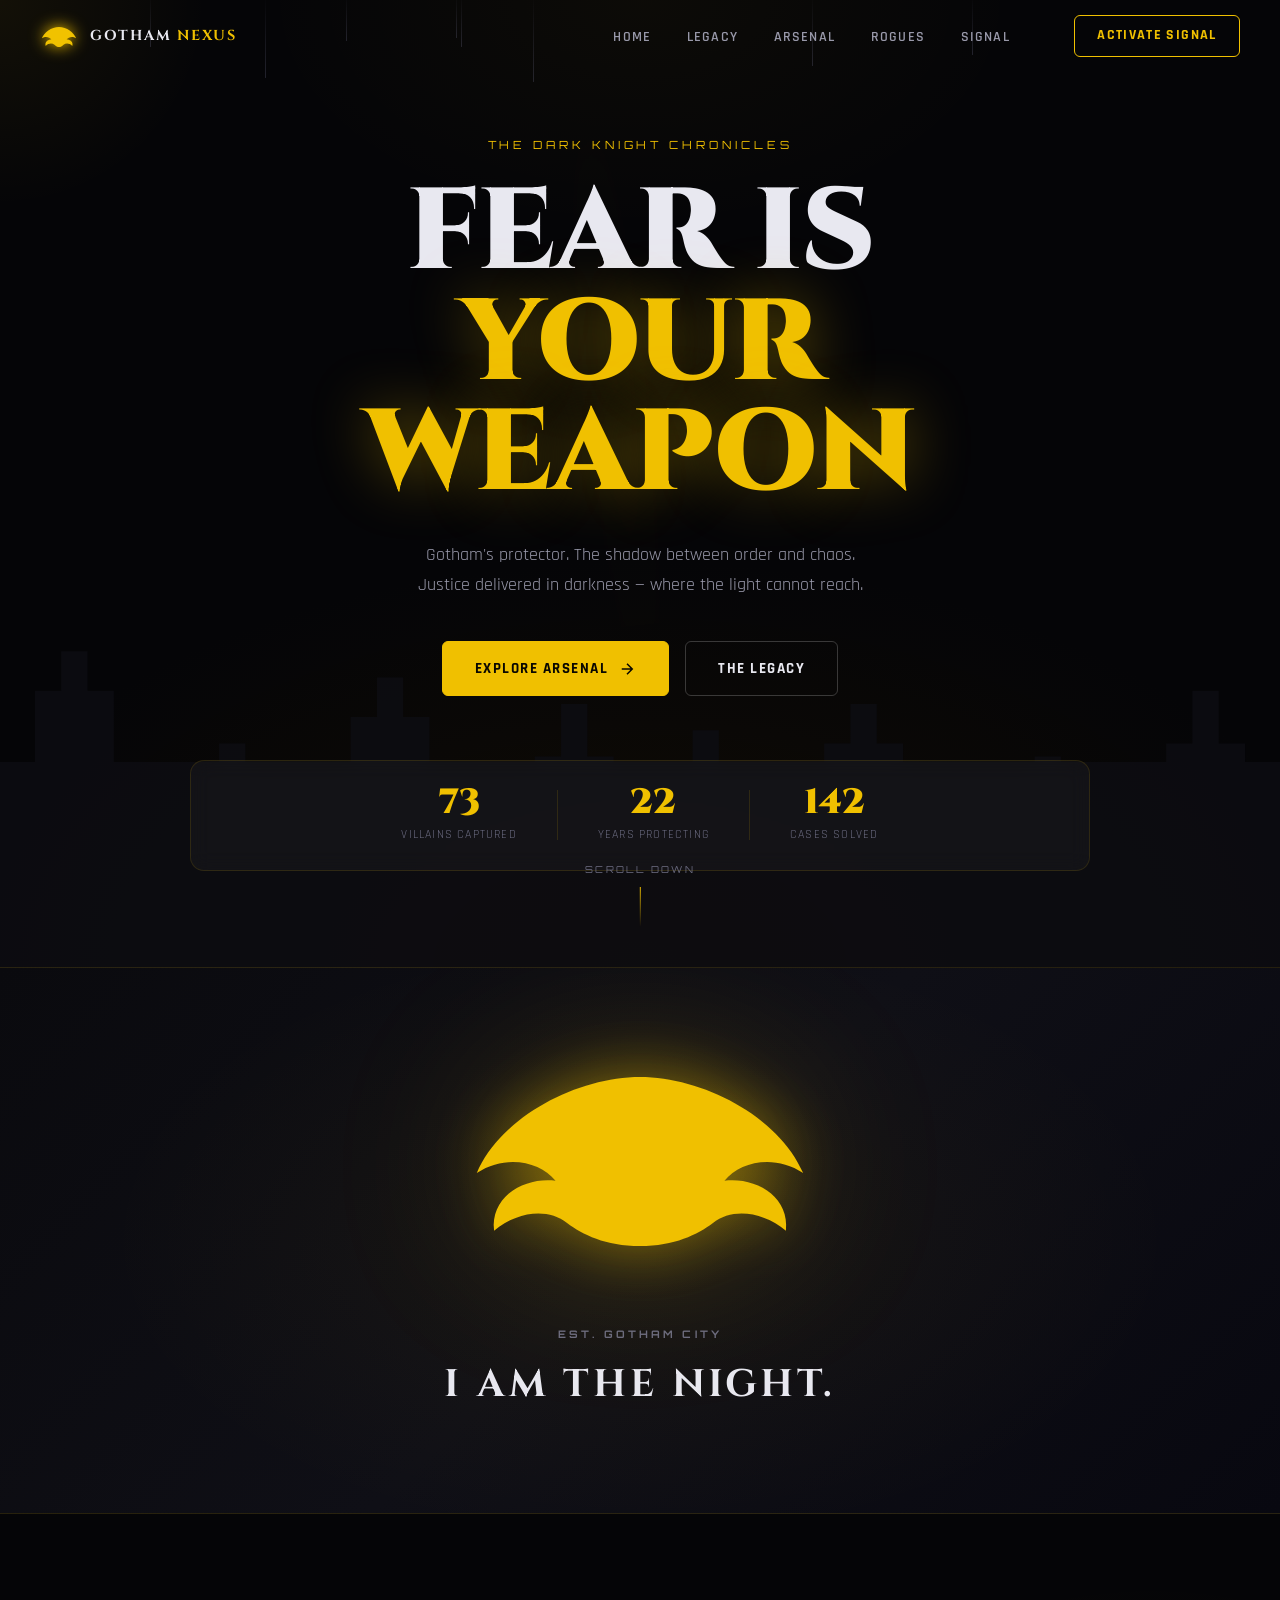
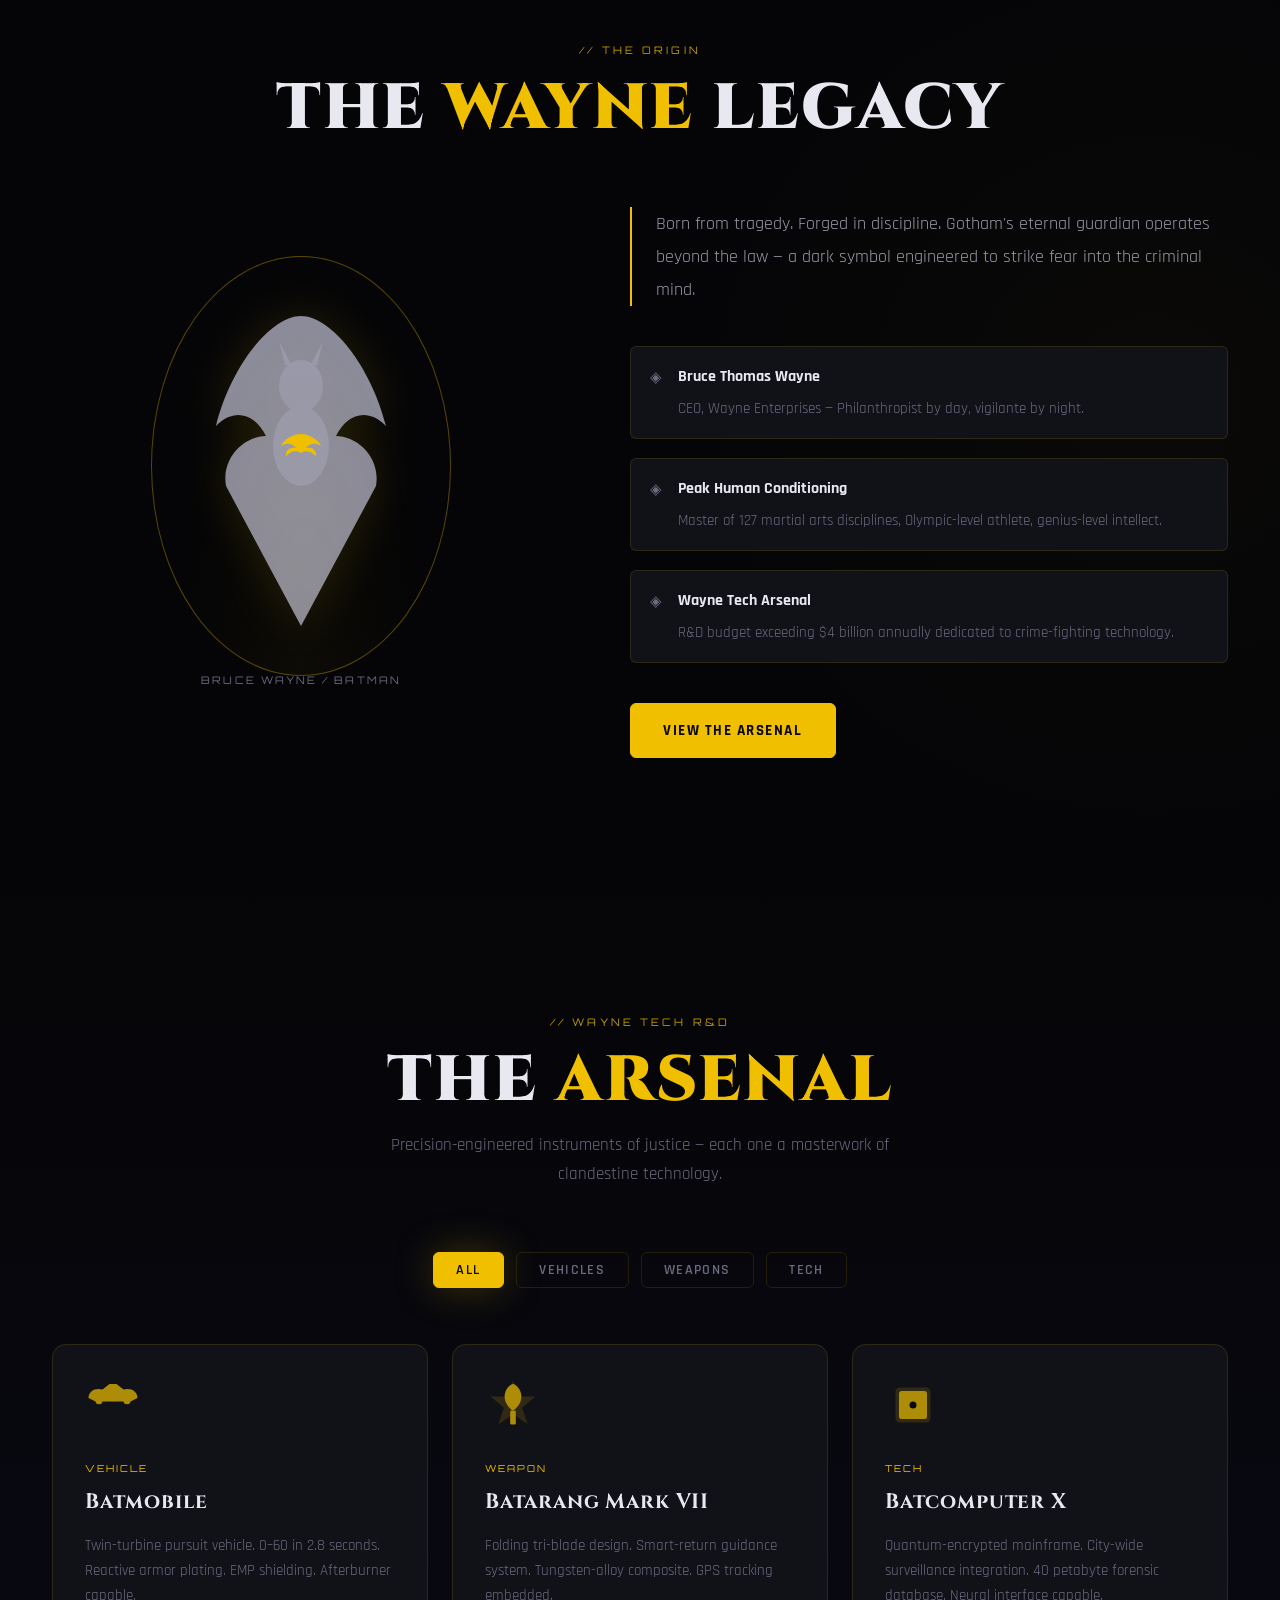
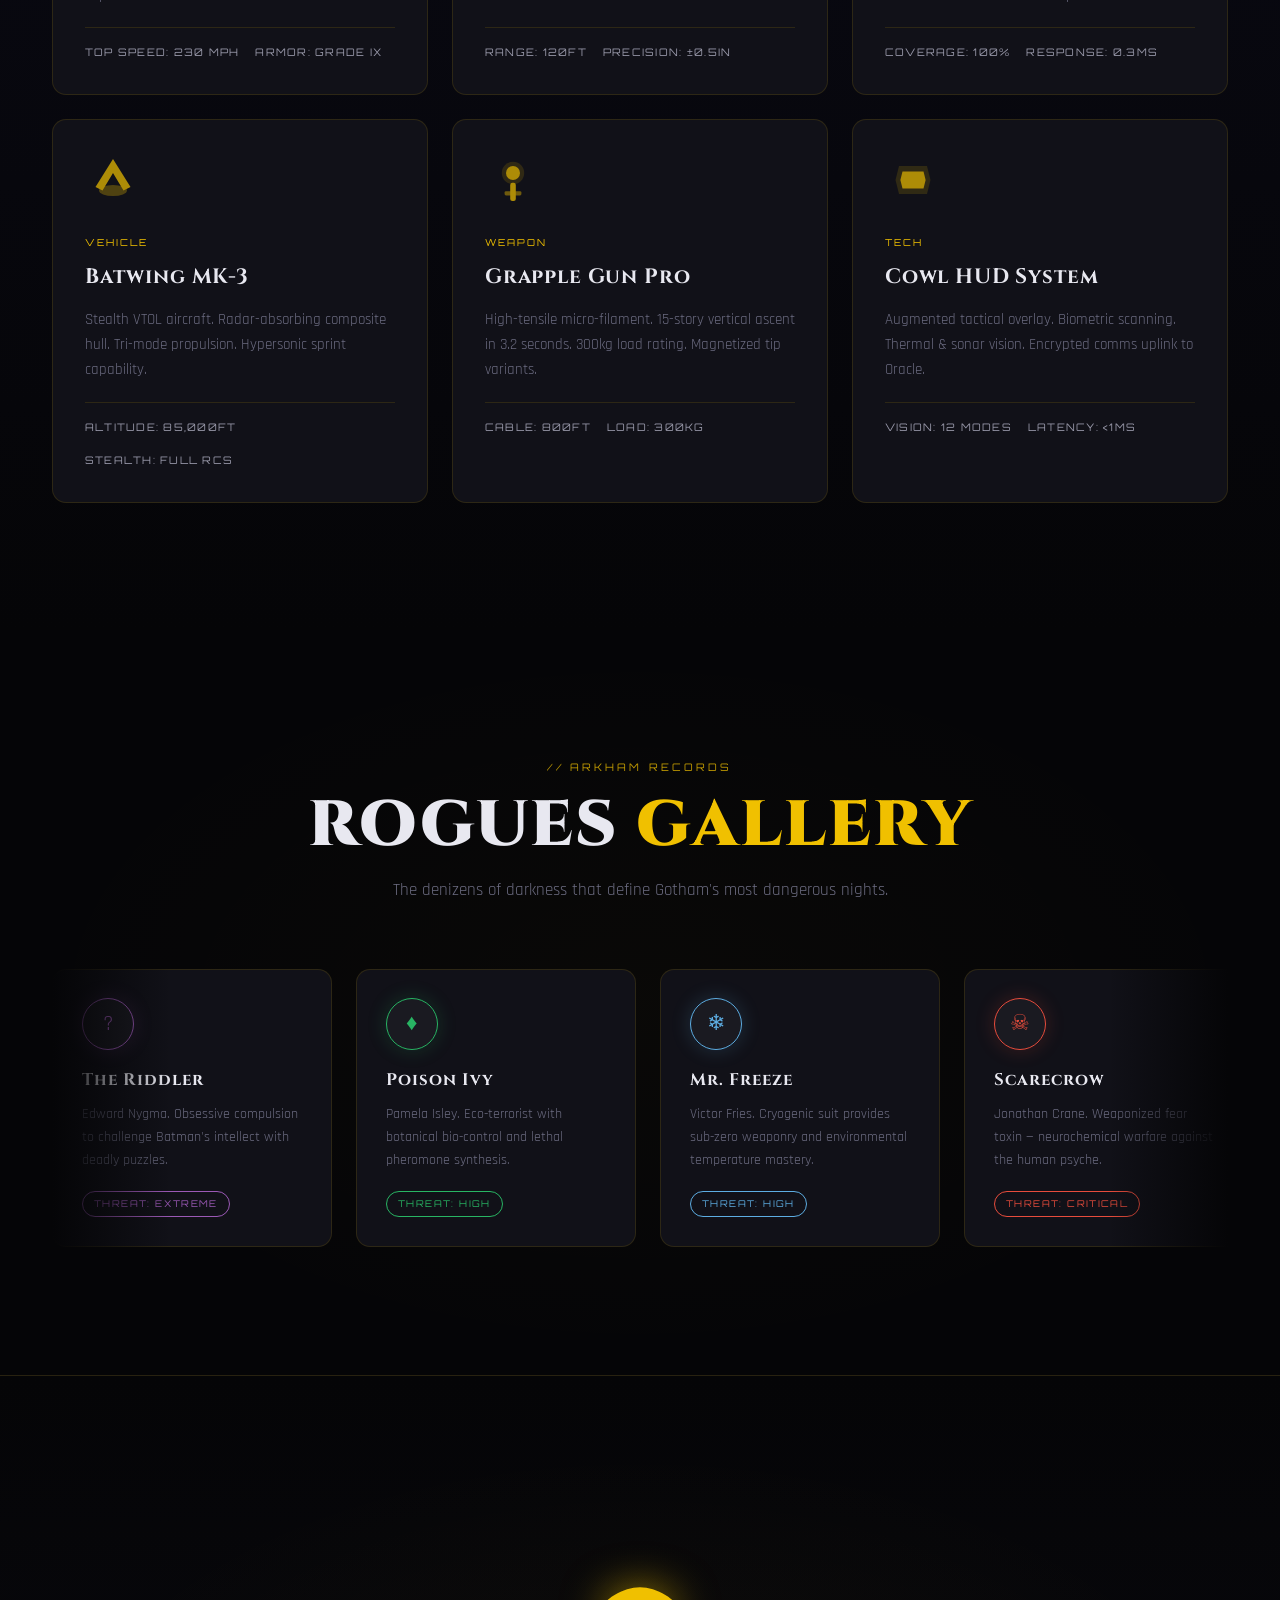
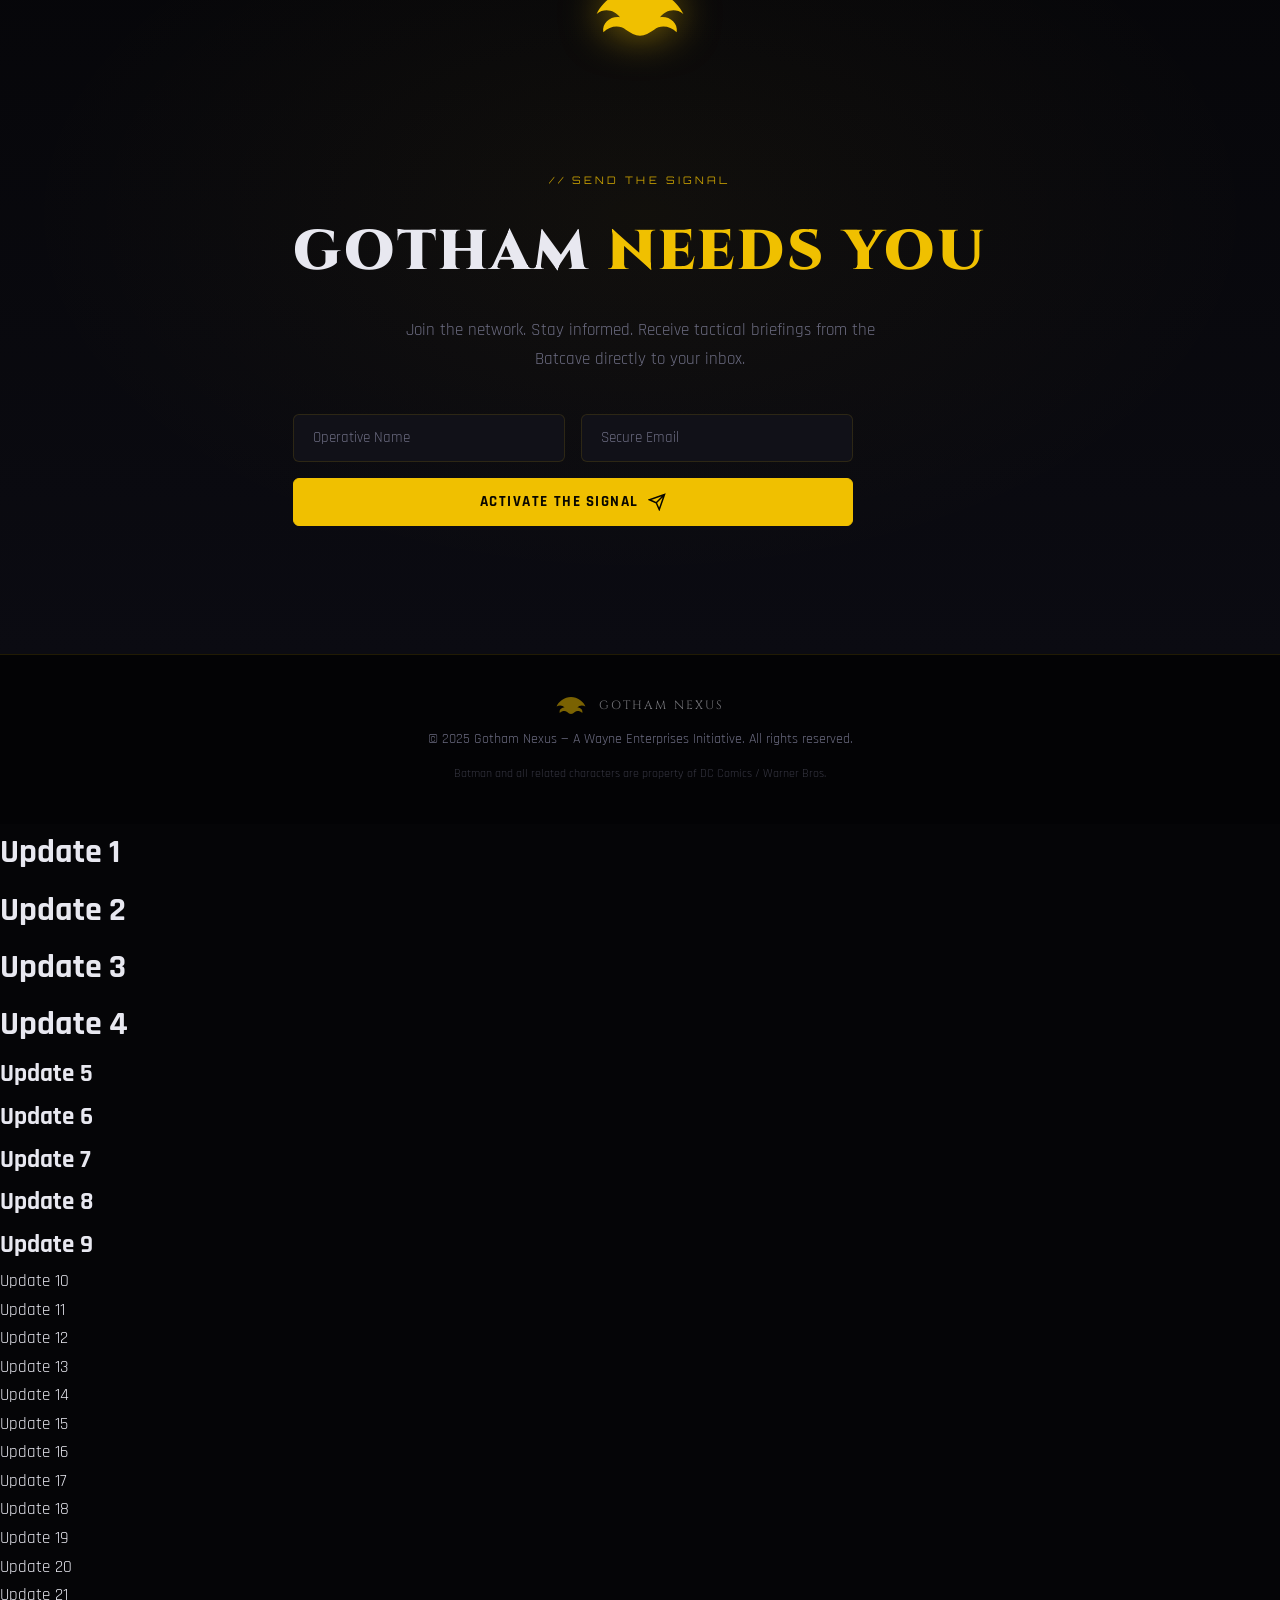
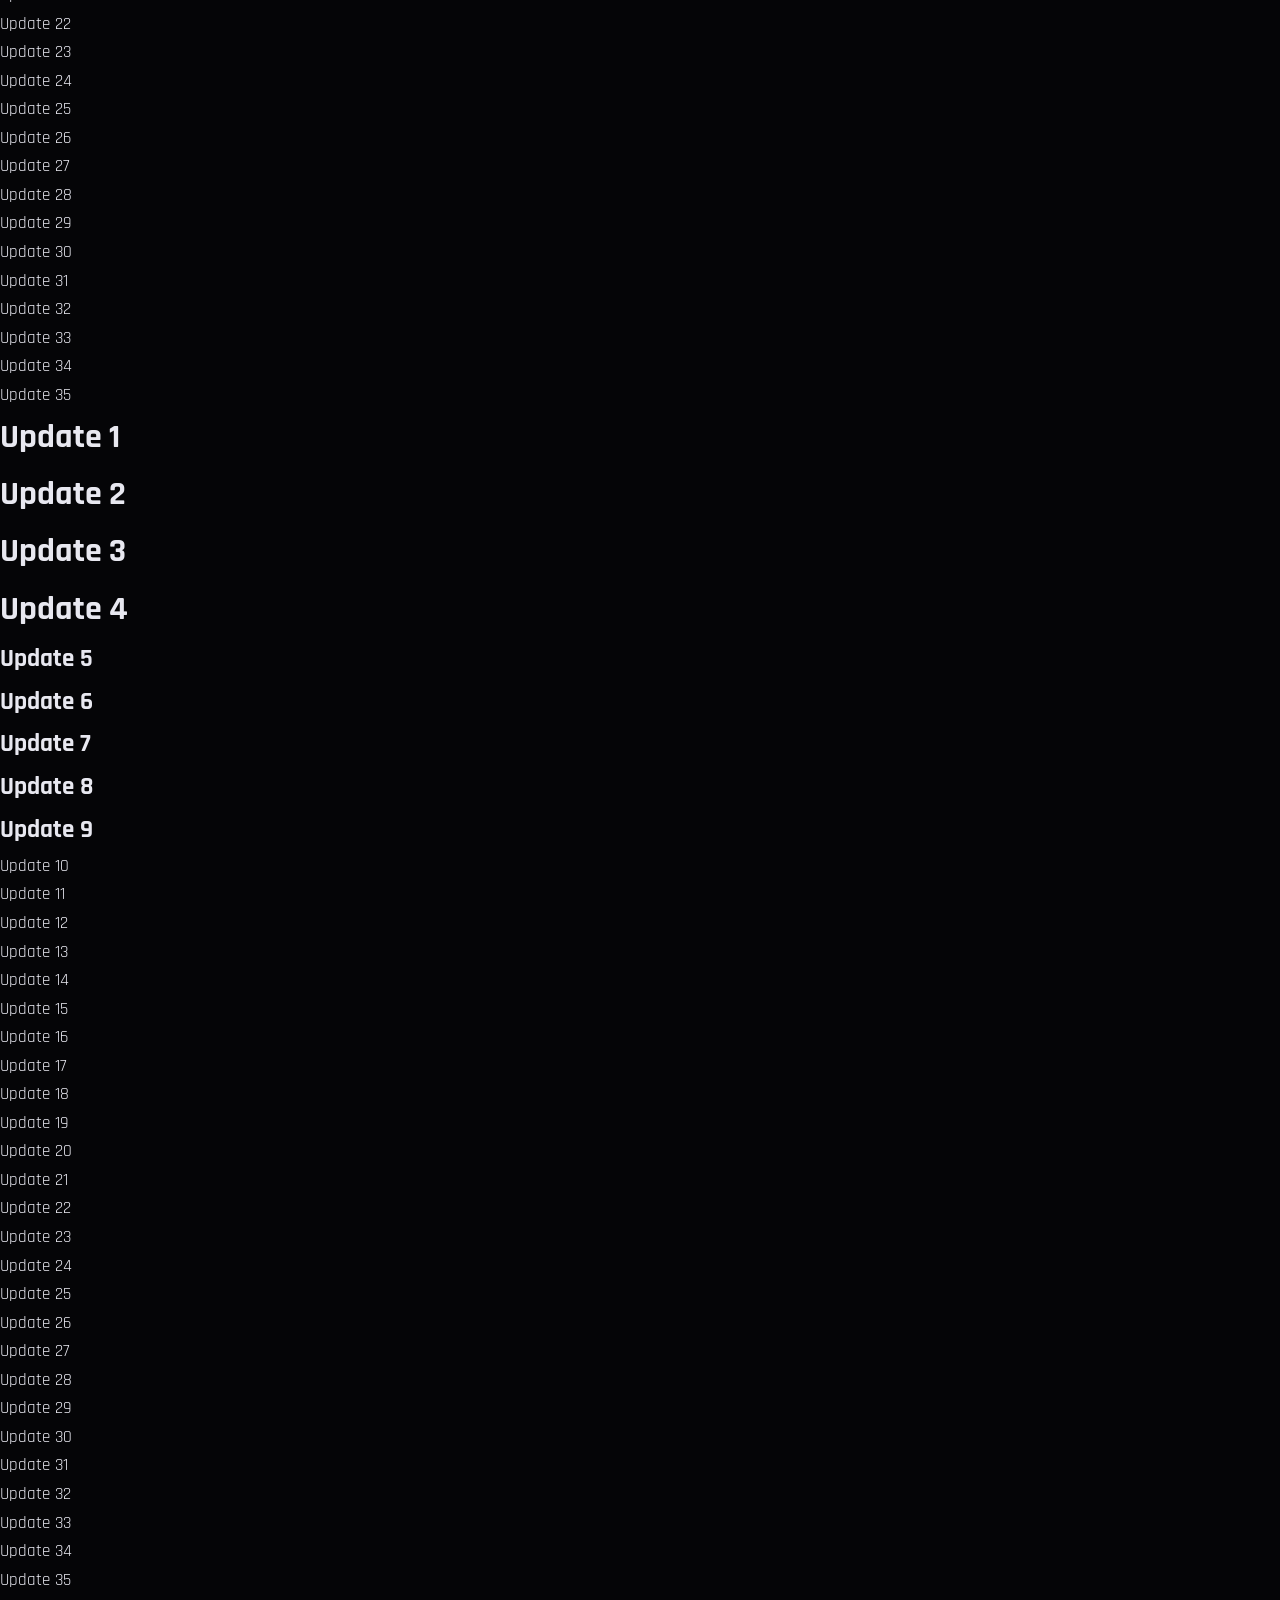
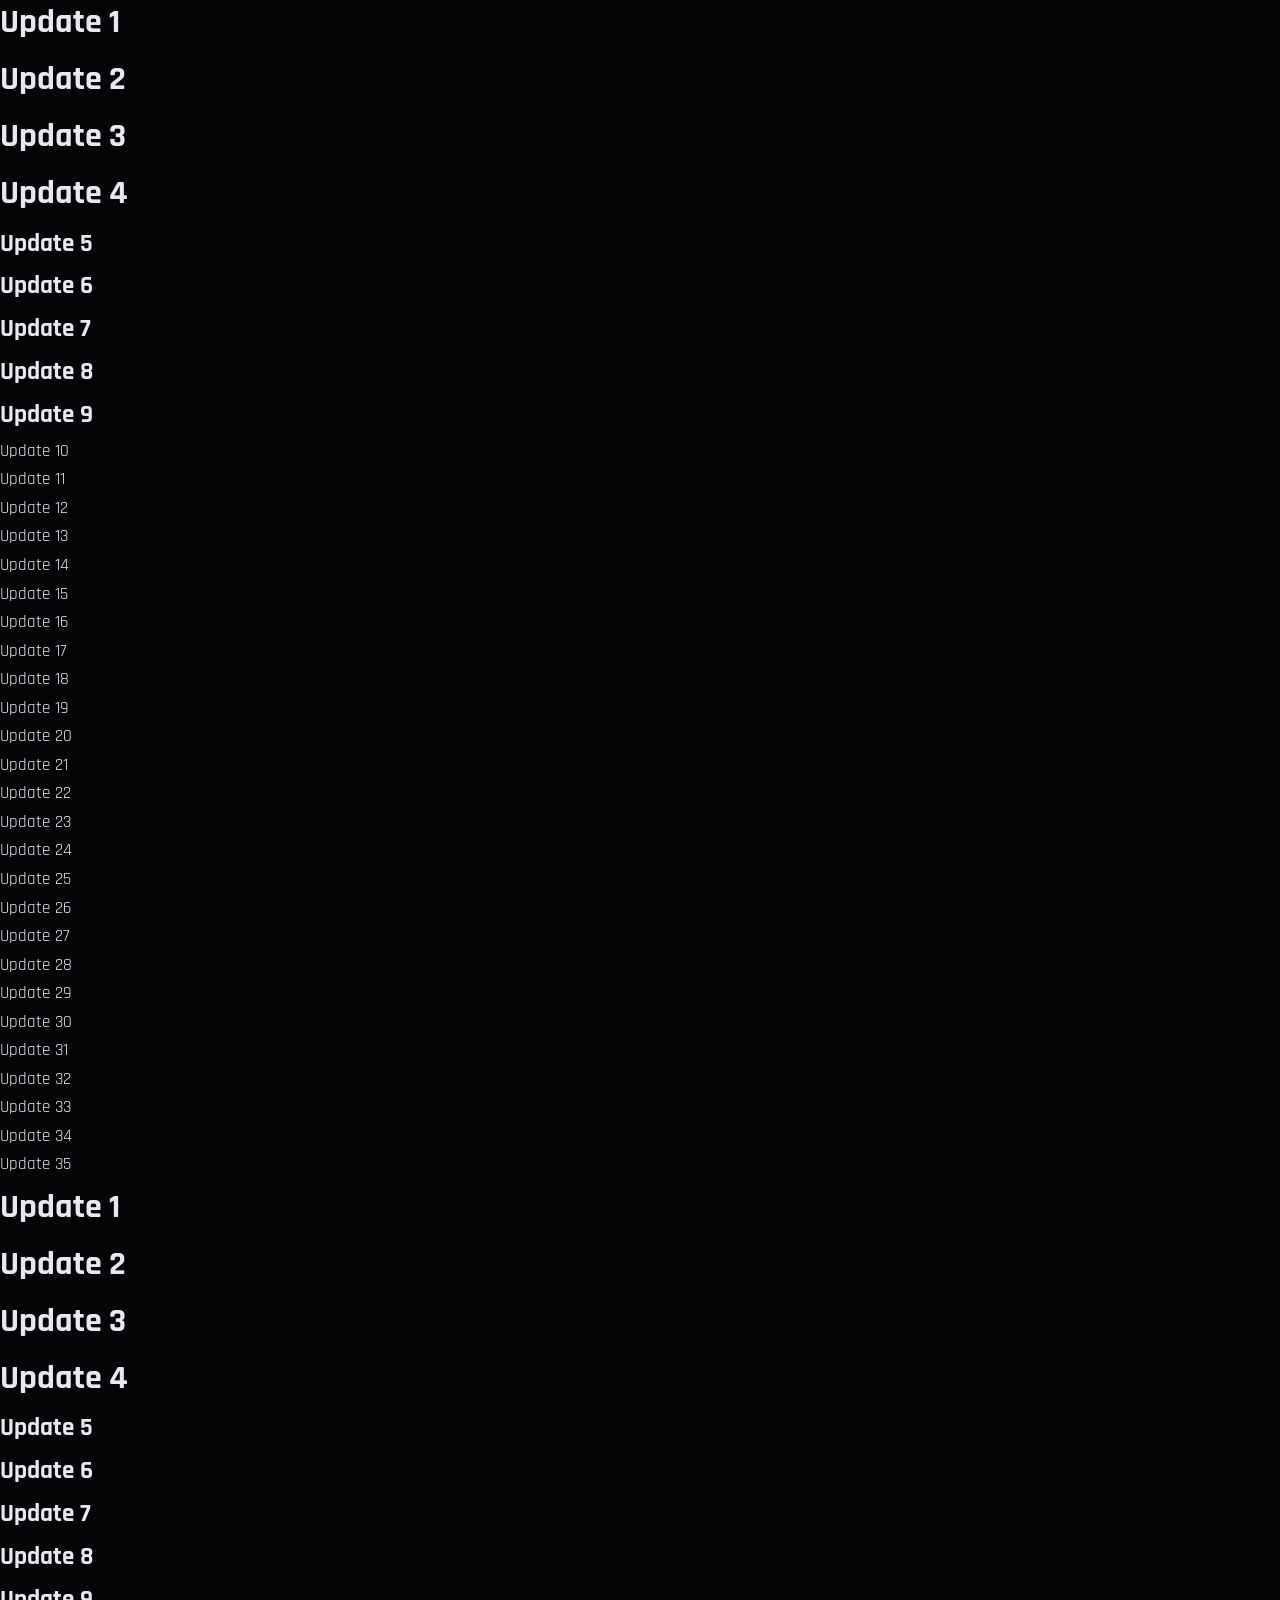
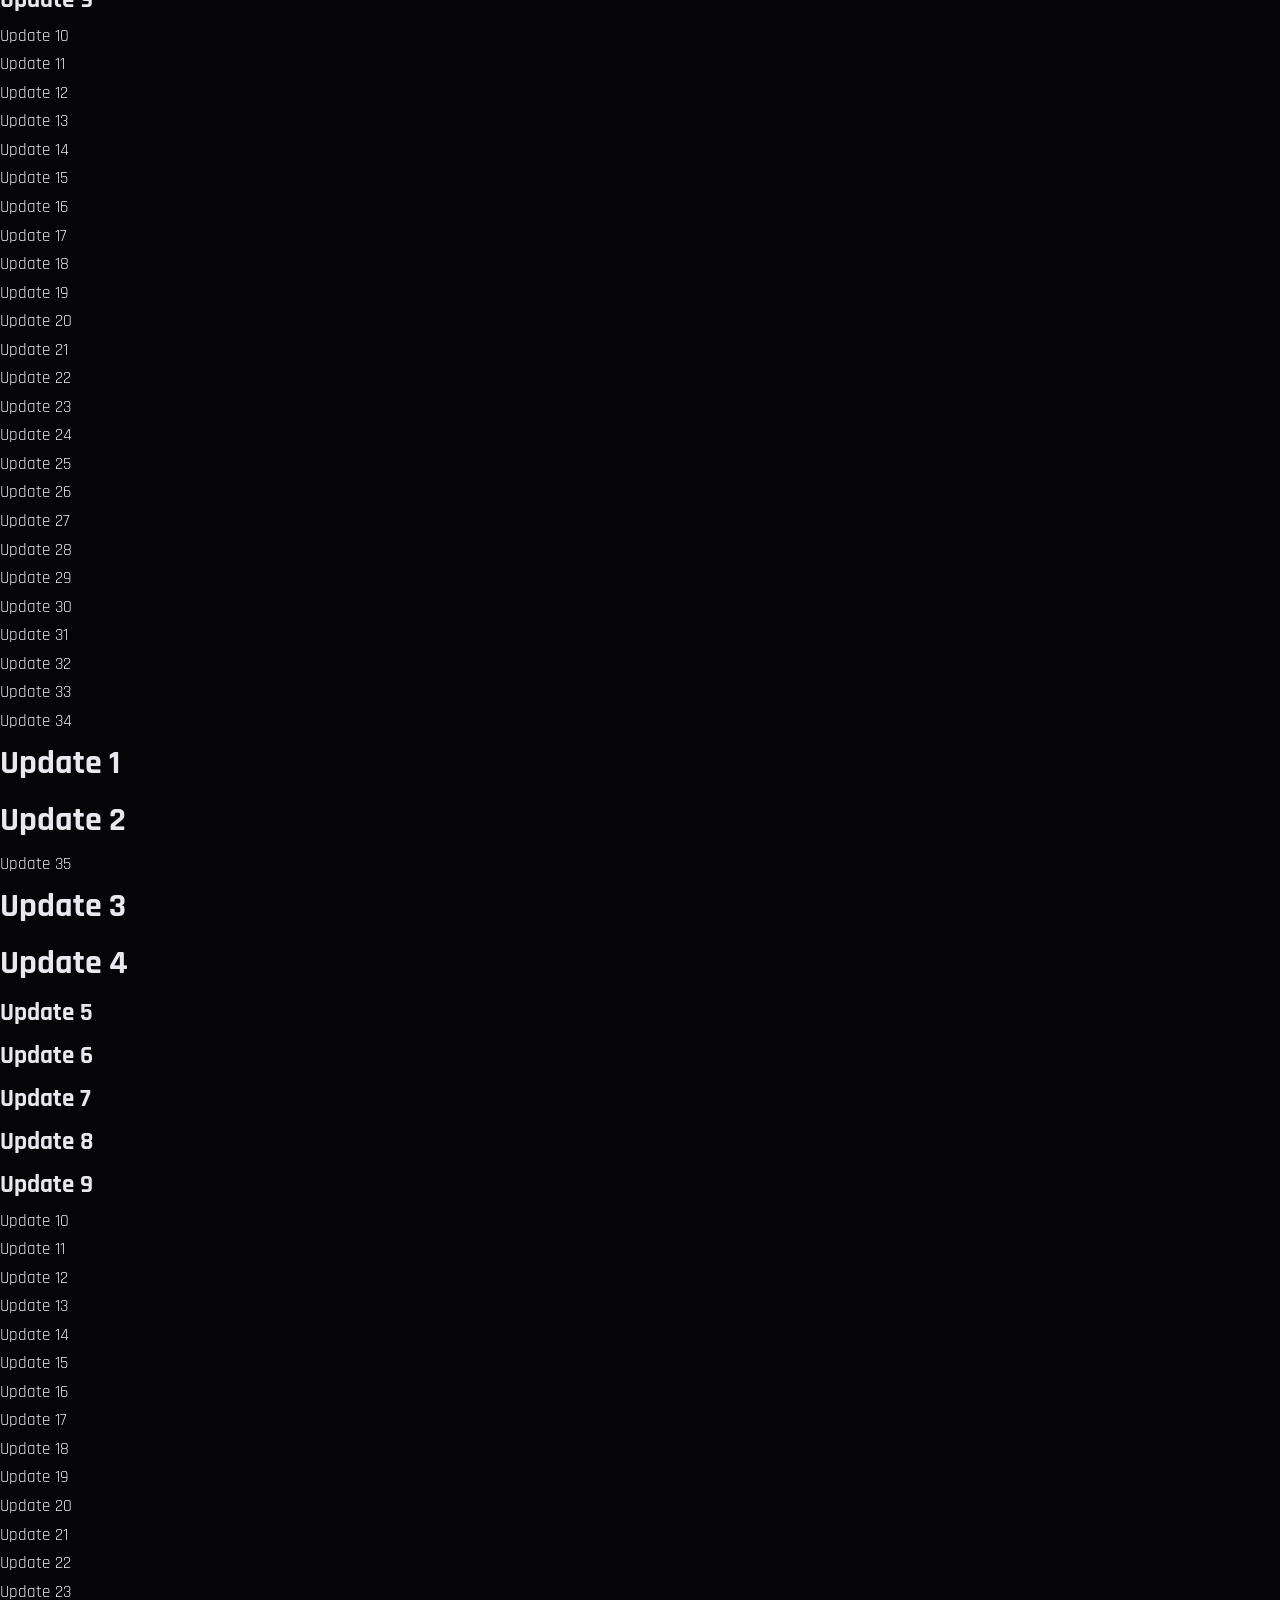
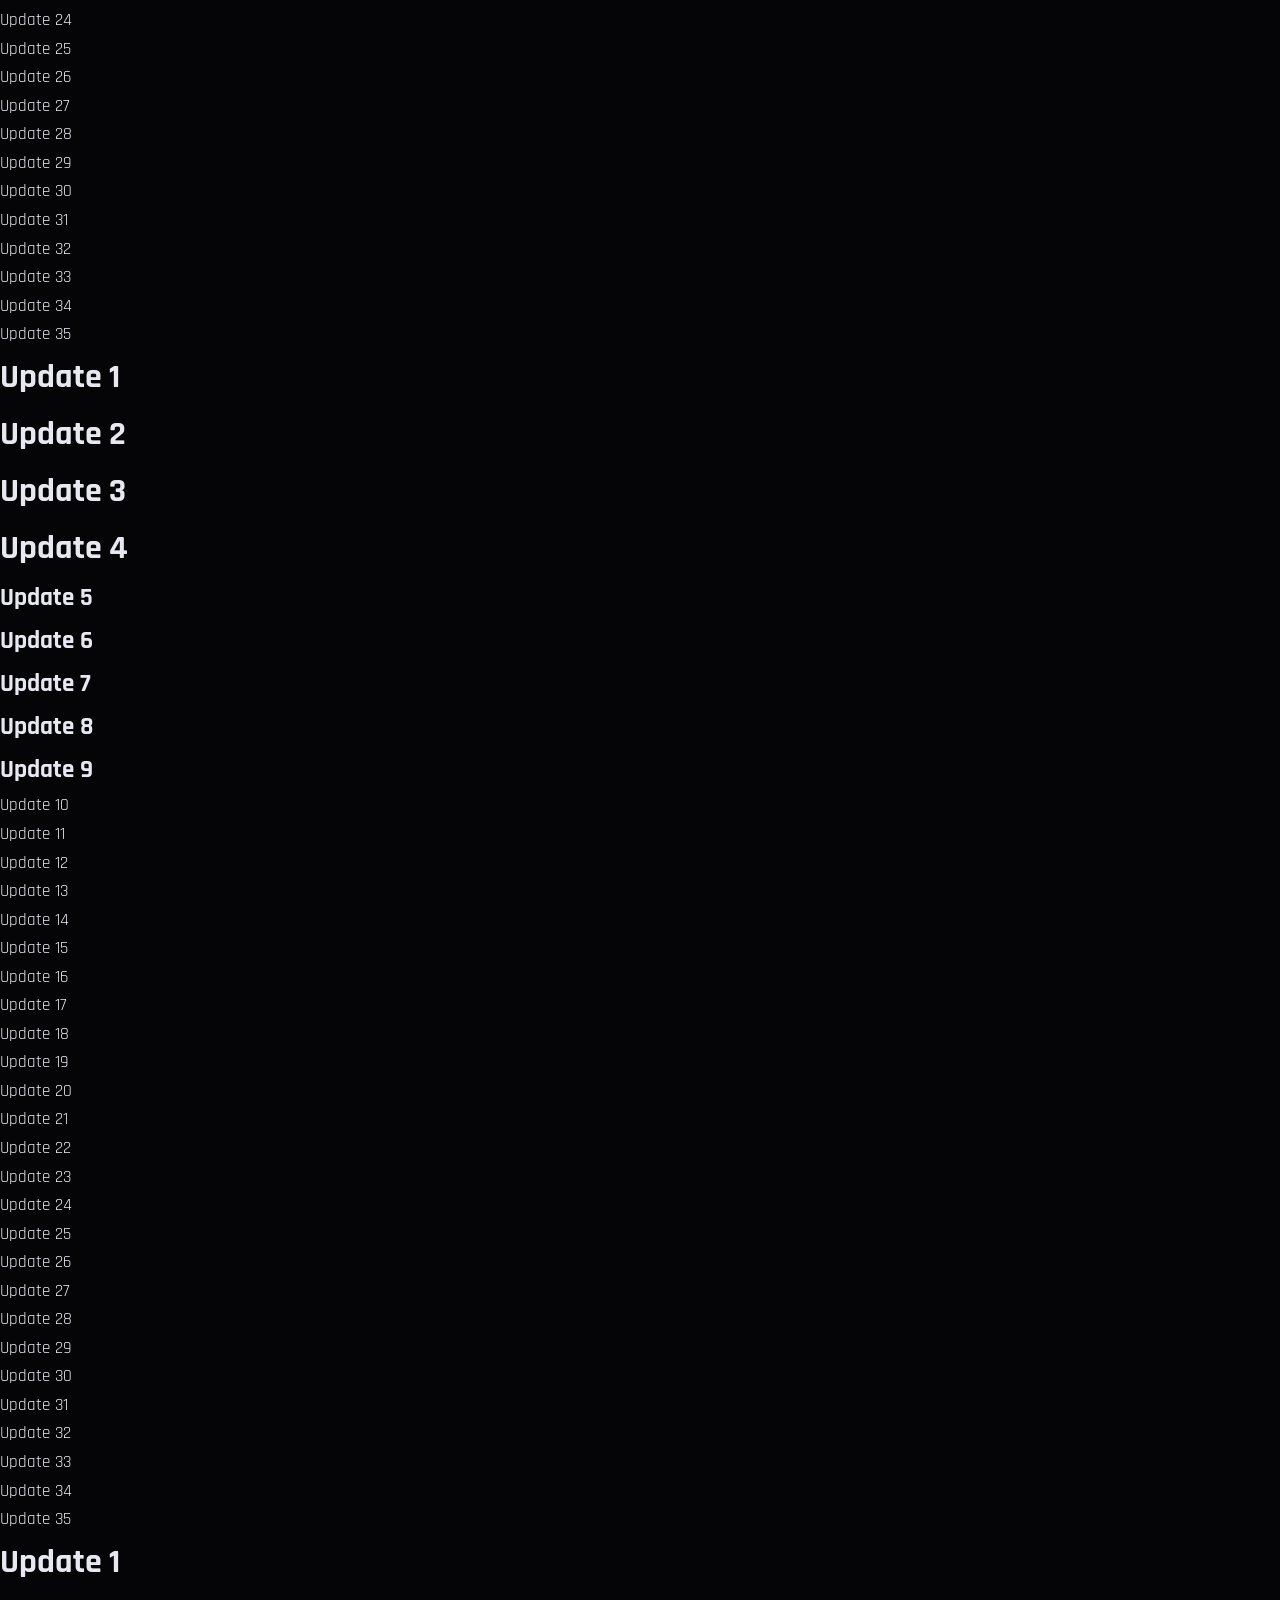
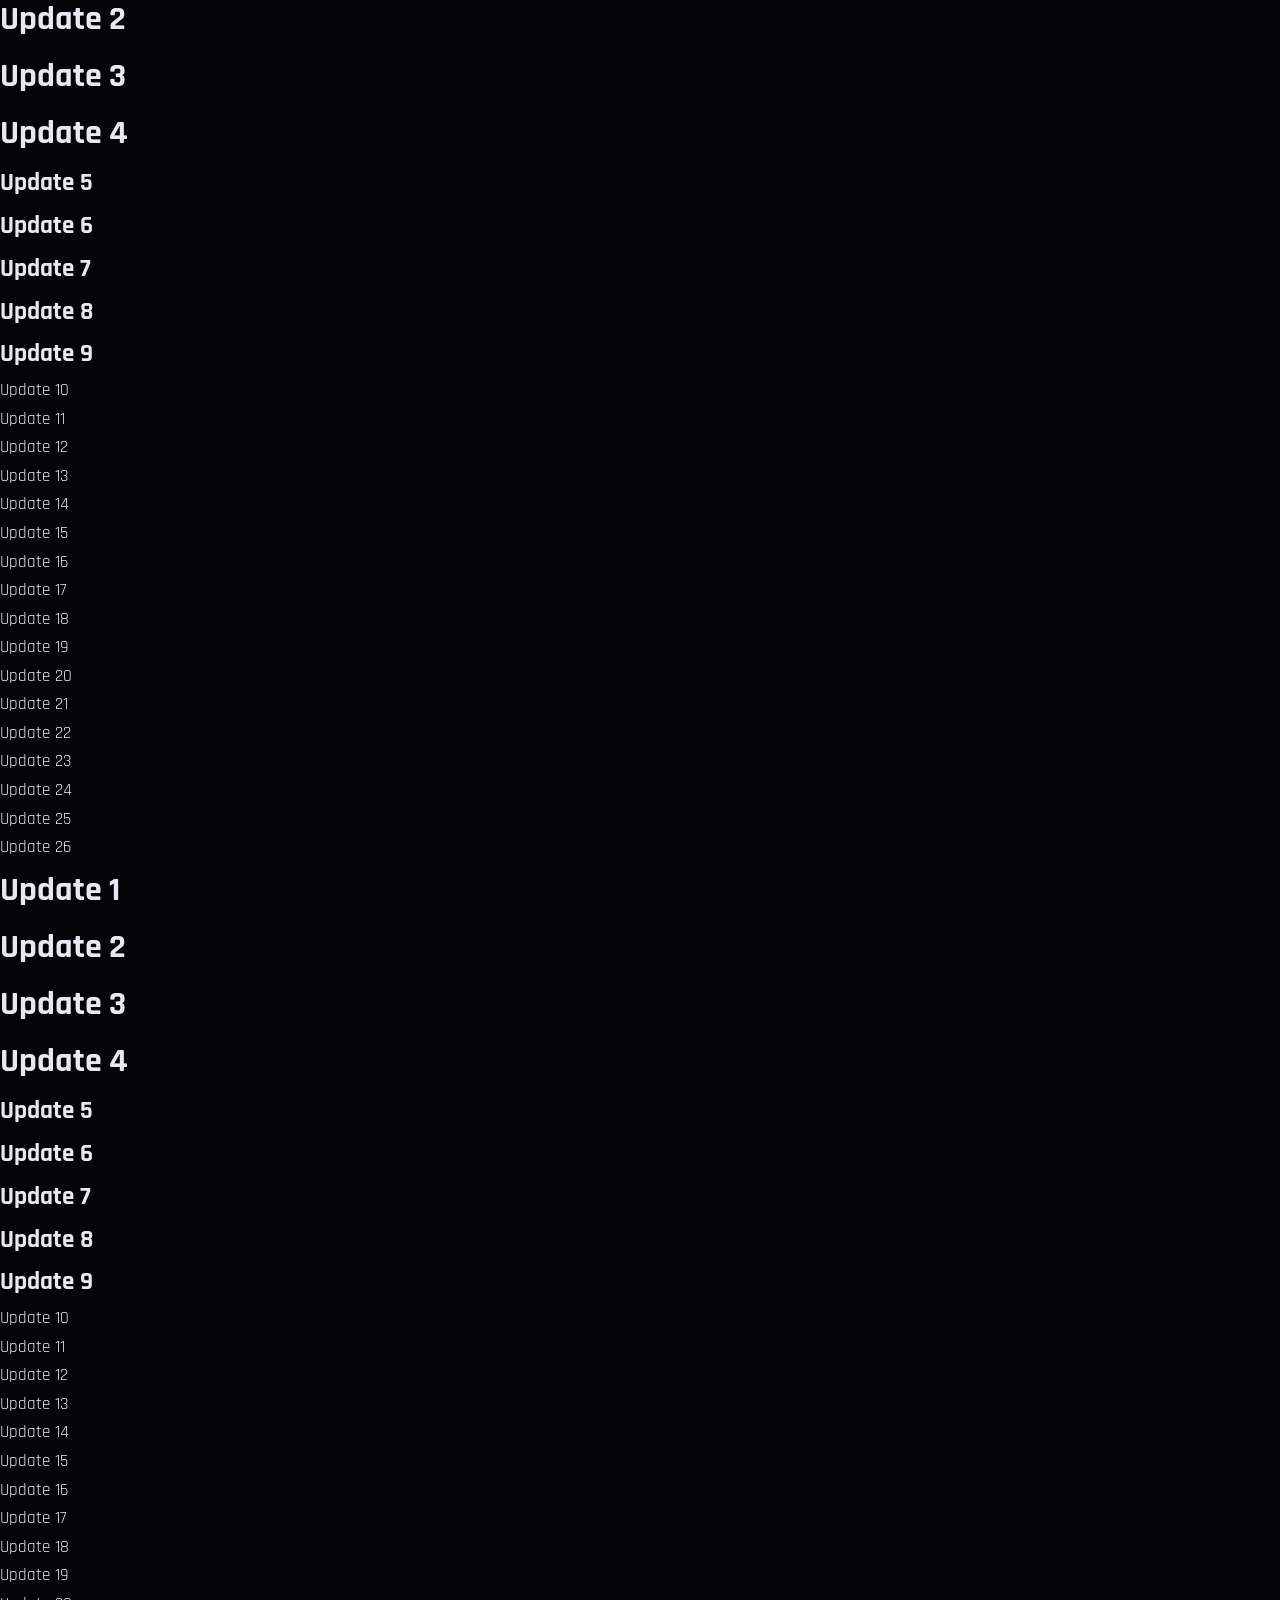
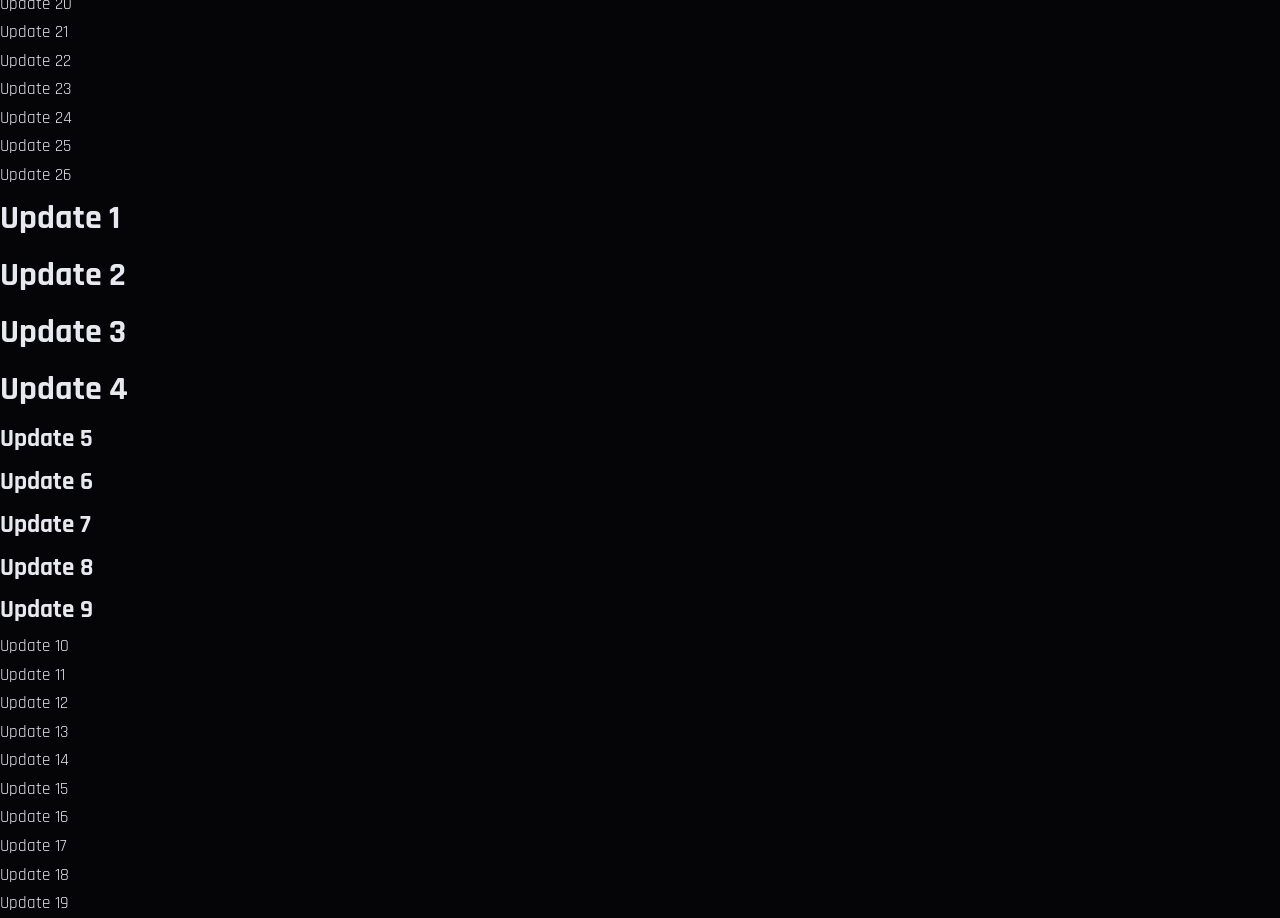
==== index.html @ 25e63e64 "update 19" ====
<!DOCTYPE html>
<html lang="en">
<head>
  <meta charset="UTF-8" />
  <meta name="viewport" content="width=device-width, initial-scale=1.0" />
  <title>Gotham Nexus — Enter The Dark</title>
  <link rel="stylesheet" href="style.css" />
  <!-- Google Fonts: Cinzel for headings (regal/gothic), Rajdhani for body -->
  <link rel="preconnect" href="https://fonts.googleapis.com" />
  <link href="https://fonts.googleapis.com/css2?family=Cinzel:wght@400;600;700;900&family=Rajdhani:wght@300;400;500;600;700&family=Orbitron:wght@400;700;900&display=swap" rel="stylesheet" />
</head>
<body>

  <!-- ============================================================
       CURSOR SPOTLIGHT — follows mouse, cinematic torch effect
  ============================================================ -->
  <div class="cursor-glow" id="cursorGlow"></div>

  <!-- ============================================================
       NAVIGATION BAR
  ============================================================ -->
  <nav class="navbar" id="navbar">
    <div class="nav-inner">

      <!-- Logo / Brand -->
      <a href="#" class="nav-logo">
        <span class="logo-icon">
          <!-- Inline SVG Batman logo silhouette -->
          <svg viewBox="0 0 100 60" fill="currentColor" xmlns="http://www.w3.org/2000/svg" aria-hidden="true">
            <path d="M50 5 C30 5 10 20 5 35 C15 28 25 32 30 38 C20 38 12 45 15 55
                     C22 48 32 47 38 52 C42 56 46 58 50 58
                     C54 58 58 56 62 52 C68 47 78 48 85 55
                     C88 45 80 38 70 38 C75 32 85 28 95 35
                     C90 20 70 5 50 5Z"/>
          </svg>
        </span>
        <span class="logo-text">GOTHAM <em>NEXUS</em></span>
      </a>

      <!-- Desktop Nav Links -->
      <ul class="nav-links" id="navLinks">
        <li><a href="#hero"     class="nav-link" data-text="Home">Home</a></li>
        <li><a href="#about"    class="nav-link" data-text="Legacy">Legacy</a></li>
        <li><a href="#gadgets"  class="nav-link" data-text="Arsenal">Arsenal</a></li>
        <li><a href="#rogues"   class="nav-link" data-text="Rogues">Rogues</a></li>
        <li><a href="#contact"  class="nav-link" data-text="Signal">Signal</a></li>
      </ul>

      <!-- CTA Button -->
      <a href="#contact" class="nav-cta">Activate Signal</a>

      <!-- Hamburger for mobile -->
      <button class="hamburger" id="hamburger" aria-label="Toggle menu">
        <span></span><span></span><span></span>
      </button>

    </div>
  </nav>

  <!-- Mobile Menu Overlay -->
  <div class="mobile-menu" id="mobileMenu">
    <ul>
      <li><a href="#hero"    class="mob-link" onclick="closeMobile()">Home</a></li>
      <li><a href="#about"   class="mob-link" onclick="closeMobile()">Legacy</a></li>
      <li><a href="#gadgets" class="mob-link" onclick="closeMobile()">Arsenal</a></li>
      <li><a href="#rogues"  class="mob-link" onclick="closeMobile()">Rogues</a></li>
      <li><a href="#contact" class="mob-link" onclick="closeMobile()">Signal</a></li>
    </ul>
  </div>

  <!-- ============================================================
       HERO SECTION
  ============================================================ -->
  <section class="hero" id="hero">

    <!-- Animated rain overlay -->
    <div class="rain-container" id="rainContainer"></div>

    <!-- Bat-signal beam -->
    <div class="bat-signal-beam"></div>

    <!-- Background city silhouette -->
    <div class="city-silhouette"></div>

    <!-- Floating particles -->
    <div class="particles" id="particles"></div>

    <!-- Hero Content -->
    <div class="hero-content">
      <p class="hero-eyebrow" data-reveal>The Dark Knight Chronicles</p>

      <h1 class="hero-title" data-reveal>
        <span class="line">FEAR IS</span>
        <span class="line accent">YOUR WEAPON</span>
      </h1>

      <p class="hero-subtitle" data-reveal>
        Gotham's protector. The shadow between order and chaos.<br>
        Justice delivered in darkness — where the light cannot reach.
      </p>

      <div class="hero-actions" data-reveal>
        <a href="#gadgets" class="btn btn-primary">
          <span>Explore Arsenal</span>
          <svg viewBox="0 0 24 24" fill="none" stroke="currentColor" stroke-width="2"><path d="M5 12h14M12 5l7 7-7 7"/></svg>
        </a>
        <a href="#about" class="btn btn-ghost">The Legacy</a>
      </div>

      <!-- Stat bar -->
      <div class="hero-stats" data-reveal>
        <div class="stat">
          <span class="stat-num" data-count="73">0</span>
          <span class="stat-label">Villains Captured</span>
        </div>
        <div class="stat-divider"></div>
        <div class="stat">
          <span class="stat-num" data-count="22">0</span>
          <span class="stat-label">Years Protecting</span>
        </div>
        <div class="stat-divider"></div>
        <div class="stat">
          <span class="stat-num" data-count="142">0</span>
          <span class="stat-label">Cases Solved</span>
        </div>
      </div>
    </div>

    <!-- Hero scroll indicator -->
    <div class="scroll-indicator">
      <span>Scroll Down</span>
      <div class="scroll-line"></div>
    </div>

  </section>

  <!-- ============================================================
       BATMAN LOGO FOCAL SECTION
  ============================================================ -->
  <section class="logo-section" id="logoSection">
    <div class="logo-section-inner">
      <div class="big-bat-logo" id="bigBatLogo">
        <svg viewBox="0 0 200 120" fill="currentColor" xmlns="http://www.w3.org/2000/svg">
          <path d="M100 8 C68 8 28 28 15 58 C30 48 48 52 56 62 C40 60 22 70 24 88
                   C36 78 52 76 62 84 C70 90 82 96 100 96
                   C118 96 130 90 138 84 C148 76 164 78 176 88
                   C178 70 160 60 144 62 C152 52 170 48 185 58
                   C172 28 132 8 100 8Z"/>
        </svg>
      </div>
      <div class="logo-section-text">
        <h2 class="section-label">Est. Gotham City</h2>
        <p class="logo-tagline">I am the night.</p>
      </div>
    </div>
  </section>

  <!-- ============================================================
       ABOUT / LEGACY SECTION
  ============================================================ -->
  <section class="about" id="about">
    <div class="container">

      <div class="section-header" data-reveal>
        <span class="section-tag">// The Origin</span>
        <h2 class="section-title">The <span class="accent">Wayne</span> Legacy</h2>
      </div>

      <div class="about-grid">

        <!-- Left: image-like graphic card -->
        <div class="about-visual" data-reveal>
          <div class="about-portrait">
            <div class="portrait-inner">
              <div class="portrait-silhouette">
                <!-- Standing Batman silhouette via CSS/SVG -->
                <svg viewBox="0 0 180 320" fill="currentColor" xmlns="http://www.w3.org/2000/svg">
                  <!-- Cape -->
                  <path d="M90 10 C60 10 20 60 5 120 C25 100 45 110 55 130
                           C35 130 10 150 15 180 L90 320 L165 180
                           C170 150 145 130 125 130 C135 110 155 100 175 120
                           C160 60 120 10 90 10Z" opacity="0.9"/>
                  <!-- Body -->
                  <ellipse cx="90" cy="140" rx="28" ry="40"/>
                  <!-- Head/Cowl -->
                  <ellipse cx="90" cy="80" rx="22" ry="26"/>
                  <!-- Ears -->
                  <polygon points="74,60 68,35 80,58"/>
                  <polygon points="106,60 112,35 100,58"/>
                  <!-- Bat symbol on chest -->
                  <path d="M90 128 C82 128 72 134 70 140 C76 136 82 138 85 142 C80 140 74 144 75 150 C80 145 86 144 90 147 C94 144 100 145 105 150 C106 144 100 140 95 142 C98 138 104 136 110 140 C108 134 98 128 90 128Z" fill="#f0c000"/>
                </svg>
              </div>
              <div class="portrait-glow-ring"></div>
            </div>
            <div class="portrait-label">Bruce Wayne / Batman</div>
          </div>
        </div>

        <!-- Right: text content -->
        <div class="about-content" data-reveal>
          <p class="about-intro">
            Born from tragedy. Forged in discipline. Gotham's eternal guardian operates beyond the law — a dark symbol engineered to strike fear into the criminal mind.
          </p>

          <div class="about-facts">
            <div class="fact-item">
              <span class="fact-icon">◈</span>
              <div>
                <strong>Bruce Thomas Wayne</strong>
                <span>CEO, Wayne Enterprises — Philanthropist by day, vigilante by night.</span>
              </div>
            </div>
            <div class="fact-item">
              <span class="fact-icon">◈</span>
              <div>
                <strong>Peak Human Conditioning</strong>
                <span>Master of 127 martial arts disciplines, Olympic-level athlete, genius-level intellect.</span>
              </div>
            </div>
            <div class="fact-item">
              <span class="fact-icon">◈</span>
              <div>
                <strong>Wayne Tech Arsenal</strong>
                <span>R&amp;D budget exceeding $4 billion annually dedicated to crime-fighting technology.</span>
              </div>
            </div>
          </div>

          <a href="#gadgets" class="btn btn-primary">View The Arsenal</a>
        </div>

      </div>
    </div>
  </section>

  <!-- ============================================================
       GADGETS / ARSENAL CARDS SECTION
  ============================================================ -->
  <section class="gadgets" id="gadgets">
    <div class="container">

      <div class="section-header" data-reveal>
        <span class="section-tag">// Wayne Tech R&D</span>
        <h2 class="section-title">The <span class="accent">Arsenal</span></h2>
        <p class="section-desc">Precision-engineered instruments of justice — each one a masterwork of clandestine technology.</p>
      </div>

      <!-- Filter Tabs -->
      <div class="gadget-filters" data-reveal>
        <button class="filter-btn active" data-filter="all">All</button>
        <button class="filter-btn" data-filter="vehicle">Vehicles</button>
        <button class="filter-btn" data-filter="weapon">Weapons</button>
        <button class="filter-btn" data-filter="tech">Tech</button>
      </div>

      <!-- Cards Grid -->
      <div class="gadgets-grid" id="gadgetsGrid">

        <div class="gadget-card" data-category="vehicle" data-reveal>
          <div class="card-glow"></div>
          <div class="card-icon">
            <svg viewBox="0 0 80 40" fill="currentColor"><path d="M5 30 C5 20 15 15 25 18 L35 10 L45 10 L55 18 C65 15 75 20 75 30 L65 35 L15 35 Z"/><circle cx="20" cy="34" r="5"/><circle cx="60" cy="34" r="5"/></svg>
          </div>
          <div class="card-body">
            <span class="card-tag">Vehicle</span>
            <h3>Batmobile</h3>
            <p>Twin-turbine pursuit vehicle. 0–60 in 2.8 seconds. Reactive armor plating. EMP shielding. Afterburner capable.</p>
            <div class="card-stats">
              <span>Top Speed: 230 mph</span>
              <span>Armor: Grade IX</span>
            </div>
          </div>
          <div class="card-shine"></div>
        </div>

        <div class="gadget-card" data-category="weapon" data-reveal>
          <div class="card-glow"></div>
          <div class="card-icon">
            <svg viewBox="0 0 80 80" fill="currentColor"><path d="M40 5 L48 28 L72 28 L53 44 L61 68 L40 53 L19 68 L27 44 L8 28 L32 28 Z" opacity="0.2"/><path d="M40 10 C36 10 28 18 28 28 C28 38 36 46 40 48 C44 46 52 38 52 28 C52 18 44 10 40 10Z"/><rect x="36" y="48" width="8" height="20" rx="2"/></svg>
          </div>
          <div class="card-body">
            <span class="card-tag">Weapon</span>
            <h3>Batarang Mark VII</h3>
            <p>Folding tri-blade design. Smart-return guidance system. Tungsten-alloy composite. GPS tracking embedded.</p>
            <div class="card-stats">
              <span>Range: 120ft</span>
              <span>Precision: ±0.5in</span>
            </div>
          </div>
          <div class="card-shine"></div>
        </div>

        <div class="gadget-card" data-category="tech" data-reveal>
          <div class="card-glow"></div>
          <div class="card-icon">
            <svg viewBox="0 0 80 80" fill="currentColor"><rect x="15" y="15" width="50" height="50" rx="6" opacity="0.2"/><rect x="20" y="20" width="40" height="40" rx="4"/><circle cx="40" cy="40" r="10" fill="var(--accent)"/><circle cx="40" cy="40" r="5" fill="var(--bg)"/></svg>
          </div>
          <div class="card-body">
            <span class="card-tag">Tech</span>
            <h3>Batcomputer X</h3>
            <p>Quantum-encrypted mainframe. City-wide surveillance integration. 40 petabyte forensic database. Neural interface capable.</p>
            <div class="card-stats">
              <span>Coverage: 100%</span>
              <span>Response: 0.3ms</span>
            </div>
          </div>
          <div class="card-shine"></div>
        </div>

        <div class="gadget-card" data-category="vehicle" data-reveal>
          <div class="card-glow"></div>
          <div class="card-icon">
            <svg viewBox="0 0 80 80" fill="currentColor"><path d="M40 10 L65 50 L55 55 L40 30 L25 55 L15 50 Z"/><ellipse cx="40" cy="55" rx="20" ry="8" opacity="0.4"/></svg>
          </div>
          <div class="card-body">
            <span class="card-tag">Vehicle</span>
            <h3>Batwing MK-3</h3>
            <p>Stealth VTOL aircraft. Radar-absorbing composite hull. Tri-mode propulsion. Hypersonic sprint capability.</p>
            <div class="card-stats">
              <span>Altitude: 85,000ft</span>
              <span>Stealth: Full RCS</span>
            </div>
          </div>
          <div class="card-shine"></div>
        </div>

        <div class="gadget-card" data-category="weapon" data-reveal>
          <div class="card-glow"></div>
          <div class="card-icon">
            <svg viewBox="0 0 80 80" fill="currentColor"><circle cx="40" cy="30" r="16" opacity="0.2"/><circle cx="40" cy="30" r="10"/><rect x="36" y="44" width="8" height="26" rx="3"/><rect x="28" y="56" width="24" height="6" rx="2" opacity="0.6"/></svg>
          </div>
          <div class="card-body">
            <span class="card-tag">Weapon</span>
            <h3>Grapple Gun Pro</h3>
            <p>High-tensile micro-filament. 15-story vertical ascent in 3.2 seconds. 300kg load rating. Magnetized tip variants.</p>
            <div class="card-stats">
              <span>Cable: 800ft</span>
              <span>Load: 300kg</span>
            </div>
          </div>
          <div class="card-shine"></div>
        </div>

        <div class="gadget-card" data-category="tech" data-reveal>
          <div class="card-glow"></div>
          <div class="card-icon">
            <svg viewBox="0 0 80 80" fill="currentColor"><path d="M20 20 L60 20 L65 40 L60 60 L20 60 L15 40 Z" opacity="0.2"/><path d="M25 28 L55 28 L58 40 L55 52 L25 52 L22 40 Z"/><circle cx="40" cy="40" r="6" fill="var(--accent)"/></svg>
          </div>
          <div class="card-body">
            <span class="card-tag">Tech</span>
            <h3>Cowl HUD System</h3>
            <p>Augmented tactical overlay. Biometric scanning. Thermal &amp; sonar vision. Encrypted comms uplink to Oracle.</p>
            <div class="card-stats">
              <span>Vision: 12 Modes</span>
              <span>Latency: &lt;1ms</span>
            </div>
          </div>
          <div class="card-shine"></div>
        </div>

      </div>
    </div>
  </section>

  <!-- ============================================================
       ROGUES GALLERY SECTION
  ============================================================ -->
  <section class="rogues" id="rogues">
    <div class="container">

      <div class="section-header" data-reveal>
        <span class="section-tag">// Arkham Records</span>
        <h2 class="section-title">Rogues <span class="accent">Gallery</span></h2>
        <p class="section-desc">The denizens of darkness that define Gotham's most dangerous nights.</p>
      </div>

      <div class="rogues-track-wrapper" data-reveal>
        <div class="rogues-track" id="roguesTrack">

          <div class="rogue-card">
            <div class="rogue-symbol" style="--clr:#9B59B6">?</div>
            <h4>The Riddler</h4>
            <p>Edward Nygma. Obsessive compulsion to challenge Batman's intellect with deadly puzzles.</p>
            <span class="threat-badge" style="--tc:#9B59B6">Threat: Extreme</span>
          </div>

          <div class="rogue-card">
            <div class="rogue-symbol" style="--clr:#28B463">♦</div>
            <h4>Poison Ivy</h4>
            <p>Pamela Isley. Eco-terrorist with botanical bio-control and lethal pheromone synthesis.</p>
            <span class="threat-badge" style="--tc:#28B463">Threat: High</span>
          </div>

          <div class="rogue-card">
            <div class="rogue-symbol" style="--clr:#5DADE2">❄</div>
            <h4>Mr. Freeze</h4>
            <p>Victor Fries. Cryogenic suit provides sub-zero weaponry and environmental temperature mastery.</p>
            <span class="threat-badge" style="--tc:#5DADE2">Threat: High</span>
          </div>

          <div class="rogue-card">
            <div class="rogue-symbol" style="--clr:#E74C3C">☠</div>
            <h4>Scarecrow</h4>
            <p>Jonathan Crane. Weaponized fear toxin — neurochemical warfare against the human psyche.</p>
            <span class="threat-badge" style="--tc:#E74C3C">Threat: Critical</span>
          </div>

          <div class="rogue-card">
            <div class="rogue-symbol" style="--clr:#F0C000">HA</div>
            <h4>The Joker</h4>
            <p>The Clown Prince of Crime. Chaos incarnate. No origin. No motive. No mercy.</p>
            <span class="threat-badge" style="--tc:#F0C000">Threat: Omega</span>
          </div>

          <div class="rogue-card">
            <div class="rogue-symbol" style="--clr:#E67E22">🐧</div>
            <h4>The Penguin</h4>
            <p>Oswald Cobblepot. Gotham's premier crime lord operating behind a veneer of high society.</p>
            <span class="threat-badge" style="--tc:#E67E22">Threat: High</span>
          </div>

          <!-- Duplicate for infinite loop illusion -->
          <div class="rogue-card">
            <div class="rogue-symbol" style="--clr:#9B59B6">?</div>
            <h4>The Riddler</h4>
            <p>Edward Nygma. Obsessive compulsion to challenge Batman's intellect with deadly puzzles.</p>
            <span class="threat-badge" style="--tc:#9B59B6">Threat: Extreme</span>
          </div>
          <div class="rogue-card">
            <div class="rogue-symbol" style="--clr:#28B463">♦</div>
            <h4>Poison Ivy</h4>
            <p>Pamela Isley. Eco-terrorist with botanical bio-control and lethal pheromone synthesis.</p>
            <span class="threat-badge" style="--tc:#28B463">Threat: High</span>
          </div>

        </div>
      </div>

    </div>
  </section>

  <!-- ============================================================
       BAT-SIGNAL / CTA SECTION
  ============================================================ -->
  <section class="contact" id="contact">
    <div class="bat-signal-cta" id="batSignalCta">
      <div class="signal-rings">
        <div class="ring ring-1"></div>
        <div class="ring ring-2"></div>
        <div class="ring ring-3"></div>
      </div>
      <div class="signal-icon">
        <svg viewBox="0 0 120 72" fill="currentColor"><path d="M60 4 C40 4 16 18 8 36 C18 28 30 32 36 40 C26 38 14 46 16 58 C24 50 36 49 43 55 C49 59 54 62 60 62 C66 62 71 59 77 55 C84 49 96 50 104 58 C106 46 94 38 84 40 C90 32 102 28 112 36 C104 18 80 4 60 4Z"/></svg>
      </div>
    </div>

    <div class="cta-content" data-reveal>
      <span class="section-tag">// Send The Signal</span>
      <h2 class="cta-title">Gotham <span class="accent">Needs You</span></h2>
      <p>Join the network. Stay informed. Receive tactical briefings from the Batcave directly to your inbox.</p>

      <form class="signal-form" id="signalForm" onsubmit="handleFormSubmit(event)">
        <div class="form-row">
          <input type="text"  name="name"  placeholder="Operative Name"  required />
          <input type="email" name="email" placeholder="Secure Email"     required />
        </div>
        <button type="submit" class="btn btn-primary btn-full">
          <span>Activate The Signal</span>
          <svg viewBox="0 0 24 24" fill="none" stroke="currentColor" stroke-width="2"><path d="M22 2L11 13M22 2L15 22 11 13 2 9l20-7z"/></svg>
        </button>
      </form>

      <div class="form-success" id="formSuccess">
        <span>✦</span> Signal received. The night will find you.
      </div>
    </div>
  </section>

  <!-- ============================================================
       FOOTER
  ============================================================ -->
  <footer class="footer">
    <div class="footer-inner">
      <div class="footer-logo">
        <svg viewBox="0 0 100 60" fill="currentColor"><path d="M50 5 C30 5 10 20 5 35 C15 28 25 32 30 38 C20 38 12 45 15 55 C22 48 32 47 38 52 C42 56 46 58 50 58 C54 58 58 56 62 52 C68 47 78 48 85 55 C88 45 80 38 70 38 C75 32 85 28 95 35 C90 20 70 5 50 5Z"/></svg>
        <span>GOTHAM NEXUS</span>
      </div>
      <p class="footer-text">© 2025 Gotham Nexus — A Wayne Enterprises Initiative. All rights reserved.</p>
      <p class="footer-sub">Batman and all related characters are property of DC Comics / Warner Bros.</p>
    </div>
  </footer>

  <script src="script.js"></script>
</body>
</html>


 
<h1>Update 1</h1> 
<h1>Update 2</h1> 
<h1>Update 3</h1> 
<h1>Update 4</h1> 
<h2>Update 5</h2> 
<h2>Update 6</h2> 
<h2>Update 7</h2> 
<h2>Update 8</h2> 
<h2>Update 9</h2> 
<p>Update 10</p> 
<p>Update 11</p> 
<p>Update 12</p> 
<p>Update 13</p> 
<p>Update 14</p> 
<p>Update 15</p> 
<p>Update 16</p> 
<p>Update 17</p> 
<p>Update 18</p> 
<p>Update 19</p> 
<p>Update 20</p> 
<p>Update 21</p> 
<p>Update 22</p> 
<p>Update 23</p> 
<p>Update 24</p> 
<p>Update 25</p> 
<p>Update 26</p> 
<p>Update 27</p> 
<p>Update 28</p> 
<p>Update 29</p> 
<p>Update 30</p> 
<p>Update 31</p> 
<p>Update 32</p> 
<p>Update 33</p> 
<p>Update 34</p> 
<p>Update 35</p> 
<h1>Update 1</h1> 
<h1>Update 2</h1> 
<h1>Update 3</h1> 
<h1>Update 4</h1> 
<h2>Update 5</h2> 
<h2>Update 6</h2> 
<h2>Update 7</h2> 
<h2>Update 8</h2> 
<h2>Update 9</h2> 
<p>Update 10</p> 
<p>Update 11</p> 
<p>Update 12</p> 
<p>Update 13</p> 
<p>Update 14</p> 
<p>Update 15</p> 
<p>Update 16</p> 
<p>Update 17</p> 
<p>Update 18</p> 
<p>Update 19</p> 
<p>Update 20</p> 
<p>Update 21</p> 
<p>Update 22</p> 
<p>Update 23</p> 
<p>Update 24</p> 
<p>Update 25</p> 
<p>Update 26</p> 
<p>Update 27</p> 
<p>Update 28</p> 
<p>Update 29</p> 
<p>Update 30</p> 
<p>Update 31</p> 
<p>Update 32</p> 
<p>Update 33</p> 
<p>Update 34</p> 
<p>Update 35</p> 
<h1>Update 1</h1> 
<h1>Update 2</h1> 
<h1>Update 3</h1> 
<h1>Update 4</h1> 
<h2>Update 5</h2> 
<h2>Update 6</h2> 
<h2>Update 7</h2> 
<h2>Update 8</h2> 
<h2>Update 9</h2> 
<p>Update 10</p> 
<p>Update 11</p> 
<p>Update 12</p> 
<p>Update 13</p> 
<p>Update 14</p> 
<p>Update 15</p> 
<p>Update 16</p> 
<p>Update 17</p> 
<p>Update 18</p> 
<p>Update 19</p> 
<p>Update 20</p> 
<p>Update 21</p> 
<p>Update 22</p> 
<p>Update 23</p> 
<p>Update 24</p> 
<p>Update 25</p> 
<p>Update 26</p> 
<p>Update 27</p> 
<p>Update 28</p> 
<p>Update 29</p> 
<p>Update 30</p> 
<p>Update 31</p> 
<p>Update 32</p> 
<p>Update 33</p> 
<p>Update 34</p> 
<p>Update 35</p> 
<h1>Update 1</h1> 
<h1>Update 2</h1> 
<h1>Update 3</h1> 
<h1>Update 4</h1> 
<h2>Update 5</h2> 
<h2>Update 6</h2> 
<h2>Update 7</h2> 
<h2>Update 8</h2> 
<h2>Update 9</h2> 
<p>Update 10</p> 
<p>Update 11</p> 
<p>Update 12</p> 
<p>Update 13</p> 
<p>Update 14</p> 
<p>Update 15</p> 
<p>Update 16</p> 
<p>Update 17</p> 
<p>Update 18</p> 
<p>Update 19</p> 
<p>Update 20</p> 
<p>Update 21</p> 
<p>Update 22</p> 
<p>Update 23</p> 
<p>Update 24</p> 
<p>Update 25</p> 
<p>Update 26</p> 
<p>Update 27</p> 
<p>Update 28</p> 
<p>Update 29</p> 
<p>Update 30</p> 
<p>Update 31</p> 
<p>Update 32</p> 
<p>Update 33</p> 
<p>Update 34</p> 
<h1>Update 1</h1> 
<h1>Update 2</h1> 
<p>Update 35</p> 
<h1>Update 3</h1> 
<h1>Update 4</h1> 
<h2>Update 5</h2> 
<h2>Update 6</h2> 
<h2>Update 7</h2> 
<h2>Update 8</h2> 
<h2>Update 9</h2> 
<p>Update 10</p> 
<p>Update 11</p> 
<p>Update 12</p> 
<p>Update 13</p> 
<p>Update 14</p> 
<p>Update 15</p> 
<p>Update 16</p> 
<p>Update 17</p> 
<p>Update 18</p> 
<p>Update 19</p> 
<p>Update 20</p> 
<p>Update 21</p> 
<p>Update 22</p> 
<p>Update 23</p> 
<p>Update 24</p> 
<p>Update 25</p> 
<p>Update 26</p> 
<p>Update 27</p> 
<p>Update 28</p> 
<p>Update 29</p> 
<p>Update 30</p> 
<p>Update 31</p> 
<p>Update 32</p> 
<p>Update 33</p> 
<p>Update 34</p> 
<p>Update 35</p> 
<h1>Update 1</h1> 
<h1>Update 2</h1> 
<h1>Update 3</h1> 
<h1>Update 4</h1> 
<h2>Update 5</h2> 
<h2>Update 6</h2> 
<h2>Update 7</h2> 
<h2>Update 8</h2> 
<h2>Update 9</h2> 
<p>Update 10</p> 
<p>Update 11</p> 
<p>Update 12</p> 
<p>Update 13</p> 
<p>Update 14</p> 
<p>Update 15</p> 
<p>Update 16</p> 
<p>Update 17</p> 
<p>Update 18</p> 
<p>Update 19</p> 
<p>Update 20</p> 
<p>Update 21</p> 
<p>Update 22</p> 
<p>Update 23</p> 
<p>Update 24</p> 
<p>Update 25</p> 
<p>Update 26</p> 
<p>Update 27</p> 
<p>Update 28</p> 
<p>Update 29</p> 
<p>Update 30</p> 
<p>Update 31</p> 
<p>Update 32</p> 
<p>Update 33</p> 
<p>Update 34</p> 
<p>Update 35</p> 
<h1>Update 1</h1> 
<h1>Update 2</h1> 
<h1>Update 3</h1> 
<h1>Update 4</h1> 
<h2>Update 5</h2> 
<h2>Update 6</h2> 
<h2>Update 7</h2> 
<h2>Update 8</h2> 
<h2>Update 9</h2> 
<p>Update 10</p> 
<p>Update 11</p> 
<p>Update 12</p> 
<p>Update 13</p> 
<p>Update 14</p> 
<p>Update 15</p> 
<p>Update 16</p> 
<p>Update 17</p> 
<p>Update 18</p> 
<p>Update 19</p> 
<p>Update 20</p> 
<p>Update 21</p> 
<p>Update 22</p> 
<p>Update 23</p> 
<p>Update 24</p> 
<p>Update 25</p> 
<p>Update 26</p> 
<h1>Update 1</h1> 
<h1>Update 2</h1> 
<h1>Update 3</h1> 
<h1>Update 4</h1> 
<h2>Update 5</h2> 
<h2>Update 6</h2> 
<h2>Update 7</h2> 
<h2>Update 8</h2> 
<h2>Update 9</h2> 
<p>Update 10</p> 
<p>Update 11</p> 
<p>Update 12</p> 
<p>Update 13</p> 
<p>Update 14</p> 
<p>Update 15</p> 
<p>Update 16</p> 
<p>Update 17</p> 
<p>Update 18</p> 
<p>Update 19</p> 
<p>Update 20</p> 
<p>Update 21</p> 
<p>Update 22</p> 
<p>Update 23</p> 
<p>Update 24</p> 
<p>Update 25</p> 
<p>Update 26</p> 
<h1>Update 1</h1> 
<h1>Update 2</h1> 
<h1>Update 3</h1> 
<h1>Update 4</h1> 
<h2>Update 5</h2> 
<h2>Update 6</h2> 
<h2>Update 7</h2> 
<h2>Update 8</h2> 
<h2>Update 9</h2> 
<p>Update 10</p> 
<p>Update 11</p> 
<p>Update 12</p> 
<p>Update 13</p> 
<p>Update 14</p> 
<p>Update 15</p> 
<p>Update 16</p> 
<p>Update 17</p> 
<p>Update 18</p> 
<p>Update 19</p>
---- style.css ----
/* ================================================================
   GOTHAM NEXUS — style.css
   Dark Knight cinematic theme
   Sections: Variables → Reset → Cursor → Navbar → Hero →
             Logo Section → About → Gadgets → Rogues →
             Contact → Footer → Utilities → Animations → Media Queries
================================================================ */

/* ---------------------------------------------------------------
   CSS CUSTOM PROPERTIES (Design Tokens)
--------------------------------------------------------------- */
:root {
  --bg:          #050507;          /* Near-black background */
  --bg-2:        #0b0b0f;          /* Card / surface level */
  --bg-3:        #111118;          /* Elevated surface */
  --accent:      #f0c000;          /* Gotham gold — primary accent */
  --accent-dim:  #b89000;          /* Dimmer gold for hover states */
  --accent-glow: rgba(240,192,0,.18);
  --text:        #e8e8f0;          /* Primary text */
  --text-muted:  #6b6b80;          /* Secondary / muted */
  --text-dim:    #9999aa;
  --border:      rgba(240,192,0,.12);
  --border-hot:  rgba(240,192,0,.35);
  --shadow-deep: 0 24px 80px rgba(0,0,0,.85);
  --shadow-glow: 0 0 40px rgba(240,192,0,.25);
  --radius:      6px;
  --radius-lg:   14px;
  --nav-h:       72px;

  /* Fonts */
  --font-display: 'Cinzel', serif;
  --font-ui:      'Orbitron', monospace;
  --font-body:    'Rajdhani', sans-serif;
}

/* ---------------------------------------------------------------
   RESET & BASE
--------------------------------------------------------------- */
*, *::before, *::after { box-sizing: border-box; margin: 0; padding: 0; }

html {
  scroll-behavior: smooth;
  font-size: 16px;
}

body {
  background: var(--bg);
  color: var(--text);
  font-family: var(--font-body);
  font-size: 1.05rem;
  line-height: 1.7;
  overflow-x: hidden;
  cursor: none;             /* We use custom cursor */
}

/* Hide default cursor on interactive elements too */
a, button, input { cursor: none; }

img { display: block; max-width: 100%; }
a   { text-decoration: none; color: inherit; }
ul  { list-style: none; }
svg { display: block; }

/* Scrollbar */
::-webkit-scrollbar            { width: 6px; }
::-webkit-scrollbar-track      { background: var(--bg); }
::-webkit-scrollbar-thumb      { background: var(--accent-dim); border-radius: 3px; }

/* ---------------------------------------------------------------
   CUSTOM CURSOR (glowing torch effect)
--------------------------------------------------------------- */
.cursor-glow {
  position: fixed;
  top: 0; left: 0;
  width: 420px; height: 420px;
  border-radius: 50%;
  background: radial-gradient(circle, rgba(240,192,0,.06) 0%, transparent 70%);
  pointer-events: none;
  z-index: 9999;
  transform: translate(-50%, -50%);
  transition: opacity .3s;
  mix-blend-mode: screen;
}

/* ---------------------------------------------------------------
   CONTAINER
--------------------------------------------------------------- */
.container {
  max-width: 1240px;
  margin: 0 auto;
  padding: 0 2rem;
}

/* ---------------------------------------------------------------
   NAVIGATION BAR
--------------------------------------------------------------- */
.navbar {
  position: fixed;
  top: 0; left: 0; right: 0;
  z-index: 1000;
  height: var(--nav-h);
  padding: 0 2.5rem;
  display: flex; align-items: center;
  transition: background .4s, box-shadow .4s, backdrop-filter .4s;
}

/* Scrolled state — added via JS */
.navbar.scrolled {
  background: rgba(5,5,7,.92);
  backdrop-filter: blur(18px);
  box-shadow: 0 1px 0 var(--border), var(--shadow-deep);
}

.nav-inner {
  width: 100%;
  display: flex; align-items: center; gap: 2rem;
}

/* Logo */
.nav-logo {
  display: flex; align-items: center; gap: .75rem;
  flex-shrink: 0;
}

.logo-icon {
  width: 38px; height: 22px;
  color: var(--accent);
  filter: drop-shadow(0 0 8px var(--accent));
  transition: filter .3s;
}
.nav-logo:hover .logo-icon { filter: drop-shadow(0 0 16px var(--accent)); }

.logo-text {
  font-family: var(--font-display);
  font-size: .9rem;
  font-weight: 700;
  letter-spacing: .12em;
  color: var(--text);
}
.logo-text em {
  font-style: normal;
  color: var(--accent);
}

/* Nav links */
.nav-links {
  display: flex; align-items: center; gap: .25rem;
  margin-left: auto;
}

.nav-link {
  position: relative;
  padding: .5rem 1rem;
  font-family: var(--font-body);
  font-size: .9rem;
  font-weight: 600;
  letter-spacing: .08em;
  text-transform: uppercase;
  color: var(--text-dim);
  transition: color .25s;
}

.nav-link::after {
  content: '';
  position: absolute;
  bottom: 4px; left: 50%; right: 50%;
  height: 1px;
  background: var(--accent);
  transition: left .3s, right .3s;
  box-shadow: 0 0 8px var(--accent);
}

.nav-link:hover { color: var(--accent); }
.nav-link:hover::after { left: 1rem; right: 1rem; }

/* CTA button in nav */
.nav-cta {
  margin-left: 1rem;
  padding: .5rem 1.4rem;
  border: 1px solid var(--accent);
  border-radius: var(--radius);
  font-family: var(--font-body);
  font-size: .85rem;
  font-weight: 700;
  letter-spacing: .1em;
  text-transform: uppercase;
  color: var(--accent);
  transition: background .25s, box-shadow .25s, color .25s;
  white-space: nowrap;
}
.nav-cta:hover {
  background: var(--accent);
  color: var(--bg);
  box-shadow: var(--shadow-glow);
}

/* Hamburger */
.hamburger {
  display: none;
  flex-direction: column; gap: 5px;
  background: none; border: none;
  padding: .5rem;
  margin-left: auto;
}
.hamburger span {
  display: block;
  width: 24px; height: 2px;
  background: var(--text);
  border-radius: 2px;
  transition: transform .3s, opacity .3s, background .3s;
}
.hamburger.open span:nth-child(1) { transform: translateY(7px) rotate(45deg); background: var(--accent); }
.hamburger.open span:nth-child(2) { opacity: 0; }
.hamburger.open span:nth-child(3) { transform: translateY(-7px) rotate(-45deg); background: var(--accent); }

/* Mobile Menu */
.mobile-menu {
  display: none;
  position: fixed;
  inset: 0;
  z-index: 999;
  background: rgba(5,5,7,.97);
  backdrop-filter: blur(20px);
  flex-direction: column;
  align-items: center; justify-content: center;
  gap: 0;
  opacity: 0;
  transform: translateY(-20px);
  transition: opacity .3s, transform .3s;
}
.mobile-menu.open {
  display: flex;
  opacity: 1;
  transform: translateY(0);
}
.mob-link {
  display: block;
  padding: 1.2rem 3rem;
  font-family: var(--font-display);
  font-size: 1.6rem;
  font-weight: 700;
  color: var(--text-muted);
  letter-spacing: .12em;
  text-transform: uppercase;
  transition: color .2s;
}
.mob-link:hover { color: var(--accent); }

/* ---------------------------------------------------------------
   BUTTONS (Reusable)
--------------------------------------------------------------- */
.btn {
  display: inline-flex; align-items: center; gap: .6rem;
  padding: .85rem 2rem;
  font-family: var(--font-body);
  font-size: .95rem;
  font-weight: 700;
  letter-spacing: .1em;
  text-transform: uppercase;
  border-radius: var(--radius);
  border: 1px solid transparent;
  transition: background .25s, box-shadow .3s, color .25s, border-color .25s, transform .2s;
  position: relative;
  overflow: hidden;
}

.btn svg { width: 18px; height: 18px; flex-shrink: 0; transition: transform .25s; }
.btn:hover svg { transform: translateX(3px); }

.btn-primary {
  background: var(--accent);
  color: #0a0800;
  border-color: var(--accent);
}
.btn-primary:hover {
  background: #fff8c0;
  box-shadow: 0 0 30px rgba(240,192,0,.5), 0 8px 32px rgba(0,0,0,.4);
  transform: translateY(-2px);
}

.btn-ghost {
  background: transparent;
  color: var(--text);
  border-color: rgba(255,255,255,.2);
}
.btn-ghost:hover {
  border-color: var(--accent);
  color: var(--accent);
  box-shadow: 0 0 20px var(--accent-glow);
  transform: translateY(-2px);
}

.btn-full { width: 100%; justify-content: center; }

/* ---------------------------------------------------------------
   HERO SECTION
--------------------------------------------------------------- */
.hero {
  position: relative;
  min-height: 100vh;
  display: flex; align-items: center; justify-content: center;
  padding: calc(var(--nav-h) + 4rem) 2rem 6rem;
  overflow: hidden;
  background: radial-gradient(ellipse 80% 60% at 50% 100%, rgba(30,20,0,.5) 0%, transparent 70%),
              radial-gradient(ellipse 50% 40% at 50% 0%,   rgba(240,192,0,.03) 0%, transparent 60%),
              var(--bg);
}

/* City skyline silhouette — CSS-drawn buildings */
.city-silhouette {
  position: absolute;
  bottom: 0; left: 0; right: 0;
  height: 38vh;
  background:
    /* Wide buildings (using repeating linear-gradient trick) */
    linear-gradient(to top, #0d0d12 0%, #0d0d12 60%, transparent 60%),
    url("data:image/svg+xml,%3Csvg xmlns='http://www.w3.org/2000/svg' viewBox='0 0 1440 260'%3E%3Cpath fill='%230d0d12' d='M0,260 L0,180 L40,180 L40,140 L60,140 L60,100 L80,100 L80,140 L100,140 L100,160 L140,160 L140,120 L160,120 L160,80 L180,80 L180,120 L200,120 L200,150 L240,150 L240,110 L260,110 L260,50 L280,50 L280,20 L300,20 L300,50 L320,50 L320,110 L360,110 L360,130 L400,130 L400,90 L420,90 L420,130 L440,130 L440,160 L480,160 L480,130 L500,130 L500,70 L520,70 L520,40 L540,40 L540,70 L560,70 L560,130 L600,130 L600,150 L640,150 L640,100 L660,100 L660,60 L680,60 L680,100 L700,100 L700,140 L740,140 L740,110 L760,110 L760,80 L780,80 L780,110 L800,110 L800,150 L840,150 L840,120 L860,120 L860,90 L880,90 L880,60 L900,60 L900,90 L920,90 L920,120 L960,120 L960,160 L1000,160 L1000,130 L1020,130 L1020,100 L1040,100 L1040,130 L1060,130 L1060,160 L1100,160 L1100,140 L1120,140 L1120,90 L1140,90 L1140,50 L1160,50 L1160,90 L1180,90 L1180,140 L1220,140 L1220,110 L1240,110 L1240,80 L1260,80 L1260,110 L1280,110 L1280,150 L1320,150 L1320,120 L1340,120 L1340,170 L1380,170 L1380,200 L1440,200 L1440,260 Z'/%3E%3C/svg%3E");
  background-size: cover, cover;
  background-position: bottom, bottom;
  opacity: .85;
  pointer-events: none;
}

/* Bat-signal beam */
.bat-signal-beam {
  position: absolute;
  bottom: 38vh;
  left: 50%;
  width: 2px;
  height: 55vh;
  background: linear-gradient(to top, rgba(240,192,0,.08), rgba(240,192,0,.25), rgba(240,192,0,.04));
  transform: translateX(-50%) rotate(-6deg);
  transform-origin: bottom center;
  filter: blur(18px);
  animation: beamSway 8s ease-in-out infinite;
  pointer-events: none;
}

/* Rain effect (JS spawns individual drops via CSS classes) */
.rain-container {
  position: absolute; inset: 0;
  pointer-events: none;
  overflow: hidden;
  opacity: .25;
}
.rain-drop {
  position: absolute;
  top: -6px;
  width: 1px;
  background: linear-gradient(to bottom, transparent, rgba(200,200,255,.6));
  animation: rainFall linear infinite;
  border-radius: 1px;
}

/* Particle dots (JS spawns) */
.particles {
  position: absolute; inset: 0;
  pointer-events: none;
}
.particle {
  position: absolute;
  width: 2px; height: 2px;
  border-radius: 50%;
  background: var(--accent);
  opacity: 0;
  animation: floatParticle linear infinite;
}

/* Hero content */
.hero-content {
  position: relative; z-index: 2;
  max-width: 900px;
  text-align: center;
}

.hero-eyebrow {
  font-family: var(--font-ui);
  font-size: .7rem;
  letter-spacing: .35em;
  text-transform: uppercase;
  color: var(--accent);
  margin-bottom: 1.5rem;
  opacity: 0;
  transform: translateY(16px);
  transition: opacity .7s .1s, transform .7s .1s;
}

.hero-title {
  font-family: var(--font-display);
  font-size: clamp(3.2rem, 9vw, 8.5rem);
  font-weight: 900;
  line-height: .96;
  letter-spacing: -.01em;
  text-transform: uppercase;
  margin-bottom: 1.8rem;
}

.hero-title .line {
  display: block;
  opacity: 0;
  transform: translateY(30px);
  transition: opacity .7s, transform .7s;
}
.hero-title .line:nth-child(1) { transition-delay: .25s; }
.hero-title .line:nth-child(2) { transition-delay: .4s; }

.hero-title .accent { color: var(--accent); text-shadow: 0 0 60px rgba(240,192,0,.4); }

.hero-subtitle {
  font-size: 1.1rem;
  color: var(--text-dim);
  max-width: 560px;
  margin: 0 auto 2.5rem;
  line-height: 1.75;
  opacity: 0;
  transform: translateY(16px);
  transition: opacity .7s .55s, transform .7s .55s;
}

.hero-actions {
  display: flex; justify-content: center; gap: 1rem; flex-wrap: wrap;
  margin-bottom: 4rem;
  opacity: 0; transform: translateY(16px);
  transition: opacity .7s .7s, transform .7s .7s;
}

/* Stats bar */
.hero-stats {
  display: flex; align-items: center; justify-content: center; gap: 0;
  padding: 1.5rem 2.5rem;
  background: rgba(255,255,255,.03);
  border: 1px solid var(--border);
  border-radius: var(--radius-lg);
  backdrop-filter: blur(10px);
  opacity: 0; transform: translateY(16px);
  transition: opacity .7s .85s, transform .7s .85s;
}

.stat { text-align: center; padding: 0 2.5rem; }
.stat-num {
  display: block;
  font-family: var(--font-display);
  font-size: 2.2rem;
  font-weight: 900;
  color: var(--accent);
  line-height: 1;
}
.stat-label {
  font-size: .75rem;
  letter-spacing: .1em;
  text-transform: uppercase;
  color: var(--text-muted);
  display: block;
  margin-top: .3rem;
}
.stat-divider {
  width: 1px; height: 50px;
  background: var(--border);
  flex-shrink: 0;
}

/* Revealed state (JS adds .revealed to [data-reveal] parents) */
[data-reveal].revealed .hero-eyebrow,
.hero.revealed .hero-eyebrow { opacity: 1; transform: translateY(0); }

[data-reveal].revealed .hero-title .line,
.hero.revealed .hero-title .line { opacity: 1; transform: translateY(0); }

[data-reveal].revealed .hero-subtitle,
.hero.revealed .hero-subtitle { opacity: 1; transform: translateY(0); }

[data-reveal].revealed .hero-actions,
.hero.revealed .hero-actions { opacity: 1; transform: translateY(0); }

[data-reveal].revealed .hero-stats,
.hero.revealed .hero-stats { opacity: 1; transform: translateY(0); }

/* Scroll indicator */
.scroll-indicator {
  position: absolute;
  bottom: 2.5rem; left: 50%;
  transform: translateX(-50%);
  display: flex; flex-direction: column; align-items: center; gap: .6rem;
  z-index: 2;
}
.scroll-indicator span {
  font-family: var(--font-ui);
  font-size: .6rem;
  letter-spacing: .25em;
  text-transform: uppercase;
  color: var(--text-muted);
}
.scroll-line {
  width: 1px; height: 40px;
  background: linear-gradient(to bottom, var(--accent), transparent);
  animation: scrollPulse 2s ease-in-out infinite;
}

/* ---------------------------------------------------------------
   BATMAN LOGO FOCAL SECTION
--------------------------------------------------------------- */
.logo-section {
  position: relative;
  padding: 6rem 2rem;
  display: flex; justify-content: center;
  overflow: hidden;
  background: linear-gradient(135deg, #0a0a0e 0%, #0f0f16 50%, #080810 100%);
  border-top: 1px solid var(--border);
  border-bottom: 1px solid var(--border);
}

.logo-section::before {
  content: '';
  position: absolute; inset: 0;
  background: radial-gradient(ellipse 60% 80% at 50% 50%, rgba(240,192,0,.05) 0%, transparent 70%);
}

.logo-section-inner {
  display: flex; flex-direction: column; align-items: center;
  position: relative; z-index: 1;
}

.big-bat-logo {
  width: clamp(200px, 30vw, 400px);
  color: var(--accent);
  filter: drop-shadow(0 0 30px rgba(240,192,0,.45)) drop-shadow(0 0 80px rgba(240,192,0,.2));
  animation: batPulse 4s ease-in-out infinite;
  margin-bottom: 2rem;
}

.section-label {
  font-family: var(--font-ui);
  font-size: .65rem;
  letter-spacing: .3em;
  color: var(--text-muted);
  text-transform: uppercase;
  text-align: center;
  margin-bottom: .5rem;
}

.logo-tagline {
  font-family: var(--font-display);
  font-size: clamp(1.4rem, 3vw, 2.4rem);
  font-weight: 700;
  color: var(--text);
  letter-spacing: .1em;
  text-align: center;
  text-transform: uppercase;
}

/* ---------------------------------------------------------------
   SECTION HEADERS (shared)
--------------------------------------------------------------- */
.section-header {
  text-align: center;
  margin-bottom: 4rem;
}

.section-tag {
  display: block;
  font-family: var(--font-ui);
  font-size: .65rem;
  letter-spacing: .3em;
  text-transform: uppercase;
  color: var(--accent);
  margin-bottom: 1rem;
  opacity: .8;
}

.section-title {
  font-family: var(--font-display);
  font-size: clamp(2.2rem, 5vw, 4rem);
  font-weight: 900;
  text-transform: uppercase;
  line-height: 1.05;
  letter-spacing: .03em;
  margin-bottom: 1rem;
}
.section-title .accent { color: var(--accent); }

.section-desc {
  max-width: 520px;
  margin: 0 auto;
  color: var(--text-muted);
  font-size: 1.05rem;
}

/* Generic reveal for sections */
[data-reveal] {
  opacity: 0;
  transform: translateY(28px);
  transition: opacity .8s ease, transform .8s ease;
}
[data-reveal].revealed {
  opacity: 1;
  transform: translateY(0);
}

/* ---------------------------------------------------------------
   ABOUT / LEGACY SECTION
--------------------------------------------------------------- */
.about {
  padding: 8rem 0;
  background: var(--bg);
  position: relative;
}

.about::before {
  content: '';
  position: absolute;
  top: 0; right: 0;
  width: 50%; height: 100%;
  background: radial-gradient(ellipse at 80% 50%, rgba(240,192,0,.025) 0%, transparent 65%);
  pointer-events: none;
}

.about-grid {
  display: grid;
  grid-template-columns: 1fr 1.2fr;
  gap: 5rem;
  align-items: center;
}

/* Portrait card */
.about-portrait {
  position: relative;
  display: flex; flex-direction: column; align-items: center; gap: 1rem;
}

.portrait-inner {
  position: relative;
  width: 260px; height: 380px;
  display: flex; align-items: center; justify-content: center;
}

.portrait-silhouette svg {
  width: 180px; height: 320px;
  color: var(--text-dim);
  filter: drop-shadow(0 0 24px rgba(240,192,0,.15));
}

.portrait-glow-ring {
  position: absolute; inset: -20px;
  border-radius: 50%;
  border: 1px solid var(--border-hot);
  animation: ringPulse 3s ease-in-out infinite;
  background: radial-gradient(ellipse at 50% 100%, rgba(240,192,0,.04) 0%, transparent 60%);
}

.portrait-label {
  font-family: var(--font-ui);
  font-size: .65rem;
  letter-spacing: .2em;
  text-transform: uppercase;
  color: var(--text-muted);
  text-align: center;
}

/* About text content */
.about-intro {
  font-size: 1.15rem;
  color: var(--text-dim);
  margin-bottom: 2.5rem;
  line-height: 1.8;
  border-left: 2px solid var(--accent);
  padding-left: 1.5rem;
}

.about-facts { display: flex; flex-direction: column; gap: 1.2rem; margin-bottom: 2.5rem; }

.fact-item {
  display: flex; align-items: flex-start; gap: 1rem;
  padding: 1rem 1.2rem;
  background: var(--bg-3);
  border: 1px solid var(--border);
  border-radius: var(--radius);
  transition: border-color .3s, box-shadow .3s;
}
.fact-item:hover {
  border-color: var(--border-hot);
  box-shadow: 0 0 20px var(--accent-glow);
}

.fact-icon {
  font-size: 1.2rem;
  color: var(--accent);
  flex-shrink: 0;
  margin-top: .1rem;
}

.fact-item strong { display: block; color: var(--text); font-size: 1rem; font-weight: 700; margin-bottom: .2rem; }
.fact-item span   { color: var(--text-muted); font-size: .95rem; }

/* ---------------------------------------------------------------
   GADGETS / ARSENAL SECTION
--------------------------------------------------------------- */
.gadgets {
  padding: 8rem 0;
  background: linear-gradient(180deg, var(--bg) 0%, #080810 50%, var(--bg) 100%);
  position: relative;
}

/* Filter buttons */
.gadget-filters {
  display: flex; justify-content: center; gap: .75rem;
  margin-bottom: 3.5rem; flex-wrap: wrap;
}

.filter-btn {
  padding: .5rem 1.4rem;
  font-family: var(--font-body);
  font-size: .85rem;
  font-weight: 600;
  letter-spacing: .1em;
  text-transform: uppercase;
  background: transparent;
  border: 1px solid var(--border);
  border-radius: var(--radius);
  color: var(--text-muted);
  transition: all .25s;
}
.filter-btn:hover  { border-color: var(--border-hot); color: var(--accent); }
.filter-btn.active {
  background: var(--accent);
  border-color: var(--accent);
  color: #0a0800;
  box-shadow: var(--shadow-glow);
}

/* Cards grid */
.gadgets-grid {
  display: grid;
  grid-template-columns: repeat(auto-fit, minmax(300px, 1fr));
  gap: 1.5rem;
}

.gadget-card {
  position: relative;
  background: var(--bg-3);
  border: 1px solid var(--border);
  border-radius: var(--radius-lg);
  padding: 2rem;
  overflow: hidden;
  transition: border-color .3s, transform .3s, box-shadow .3s, opacity .4s;
  display: flex; flex-direction: column; gap: 0;
}

/* Shimmer on hover */
.card-shine {
  position: absolute;
  inset: 0;
  background: linear-gradient(135deg, transparent 30%, rgba(240,192,0,.04) 50%, transparent 70%);
  transform: translateX(-100%);
  transition: transform .6s ease;
  pointer-events: none;
}
.gadget-card:hover .card-shine { transform: translateX(100%); }

.gadget-card:hover {
  border-color: var(--border-hot);
  transform: translateY(-6px);
  box-shadow: 0 20px 60px rgba(0,0,0,.5), 0 0 30px var(--accent-glow);
}

.card-glow {
  position: absolute;
  top: -40px; right: -40px;
  width: 140px; height: 140px;
  border-radius: 50%;
  background: radial-gradient(circle, rgba(240,192,0,.1) 0%, transparent 70%);
  pointer-events: none;
  opacity: 0;
  transition: opacity .3s;
}
.gadget-card:hover .card-glow { opacity: 1; }

.card-icon {
  width: 56px; height: 56px;
  margin-bottom: 1.2rem;
  color: var(--accent);
  opacity: .7;
  transition: opacity .3s, filter .3s;
}
.gadget-card:hover .card-icon {
  opacity: 1;
  filter: drop-shadow(0 0 10px var(--accent));
}

.card-body { flex: 1; }

.card-tag {
  display: inline-block;
  font-family: var(--font-ui);
  font-size: .6rem;
  letter-spacing: .2em;
  text-transform: uppercase;
  color: var(--accent);
  margin-bottom: .6rem;
}

.card-body h3 {
  font-family: var(--font-display);
  font-size: 1.3rem;
  font-weight: 700;
  color: var(--text);
  margin-bottom: .75rem;
  letter-spacing: .04em;
}

.card-body p {
  font-size: .95rem;
  color: var(--text-muted);
  line-height: 1.65;
  margin-bottom: 1.2rem;
}

.card-stats {
  display: flex; gap: 1rem; flex-wrap: wrap;
  margin-top: auto;
  padding-top: 1rem;
  border-top: 1px solid var(--border);
}
.card-stats span {
  font-family: var(--font-ui);
  font-size: .65rem;
  letter-spacing: .12em;
  text-transform: uppercase;
  color: var(--text-dim);
}

/* Hidden state for filtered cards */
.gadget-card.hidden {
  opacity: 0;
  pointer-events: none;
  transform: scale(.94);
}

/* ---------------------------------------------------------------
   ROGUES GALLERY (Scrolling carousel)
--------------------------------------------------------------- */
.rogues {
  padding: 8rem 0;
  background: var(--bg);
  overflow: hidden;
  position: relative;
}

.rogues::before {
  content: '';
  position: absolute;
  inset: 0;
  background: radial-gradient(ellipse at 50% 50%, rgba(240,192,0,.02) 0%, transparent 70%);
  pointer-events: none;
}

.rogues-track-wrapper {
  position: relative;
  overflow: hidden;
}

/* Fade edges */
.rogues-track-wrapper::before,
.rogues-track-wrapper::after {
  content: '';
  position: absolute; top: 0; bottom: 0;
  width: 120px; z-index: 2;
  pointer-events: none;
}
.rogues-track-wrapper::before { left: 0;  background: linear-gradient(to right, var(--bg), transparent); }
.rogues-track-wrapper::after  { right: 0; background: linear-gradient(to left,  var(--bg), transparent); }

.rogues-track {
  display: flex; gap: 1.5rem;
  width: max-content;
  animation: scrollTrack 28s linear infinite;
}
.rogues-track:hover { animation-play-state: paused; }

.rogue-card {
  width: 280px; flex-shrink: 0;
  background: var(--bg-3);
  border: 1px solid var(--border);
  border-radius: var(--radius-lg);
  padding: 1.8rem;
  transition: border-color .3s, box-shadow .3s, transform .3s;
}
.rogue-card:hover {
  border-color: var(--c, var(--border-hot));
  box-shadow: 0 10px 40px rgba(0,0,0,.5);
  transform: translateY(-4px);
}

.rogue-symbol {
  width: 52px; height: 52px;
  border-radius: 50%;
  background: rgba(255,255,255,.04);
  border: 1px solid var(--clr, var(--border));
  display: flex; align-items: center; justify-content: center;
  font-size: 1.4rem;
  color: var(--clr, var(--text));
  margin-bottom: 1rem;
  box-shadow: 0 0 20px color-mix(in srgb, var(--clr, transparent) 20%, transparent);
}

.rogue-card h4 {
  font-family: var(--font-display);
  font-size: 1.05rem;
  font-weight: 700;
  color: var(--text);
  margin-bottom: .5rem;
  letter-spacing: .06em;
}

.rogue-card p {
  font-size: .9rem;
  color: var(--text-muted);
  line-height: 1.6;
  margin-bottom: 1rem;
}

.threat-badge {
  display: inline-block;
  font-family: var(--font-ui);
  font-size: .58rem;
  letter-spacing: .15em;
  text-transform: uppercase;
  padding: .25rem .7rem;
  border: 1px solid var(--tc, var(--border));
  border-radius: 99px;
  color: var(--tc, var(--text-muted));
}

/* ---------------------------------------------------------------
   CONTACT / CTA SECTION
--------------------------------------------------------------- */
.contact {
  position: relative;
  padding: 8rem 2rem;
  background: radial-gradient(ellipse 70% 60% at 50% 50%, rgba(240,192,0,.04) 0%, transparent 70%),
              linear-gradient(180deg, var(--bg) 0%, #0b0b12 100%);
  display: flex;
  flex-direction: column;
  align-items: center;
  text-align: center;
  overflow: hidden;
  border-top: 1px solid var(--border);
}

/* Bat-signal visual */
.bat-signal-cta {
  position: relative;
  width: 220px; height: 220px;
  display: flex; align-items: center; justify-content: center;
  margin-bottom: 3rem;
}

.signal-rings .ring {
  position: absolute;
  inset: 0; border-radius: 50%;
  border: 1px solid var(--accent);
  opacity: 0;
  animation: signalRing 3s ease-out infinite;
}
.ring-1 { animation-delay: 0s; }
.ring-2 { animation-delay: 1s; }
.ring-3 { animation-delay: 2s; }

.signal-icon {
  width: 100px;
  color: var(--accent);
  filter: drop-shadow(0 0 20px rgba(240,192,0,.6));
  animation: batPulse 4s ease-in-out infinite;
  position: relative; z-index: 1;
}

/* CTA text */
.cta-title {
  font-family: var(--font-display);
  font-size: clamp(2rem, 5vw, 3.5rem);
  font-weight: 900;
  text-transform: uppercase;
  letter-spacing: .05em;
  margin: .75rem 0 1rem;
}
.cta-title .accent { color: var(--accent); }

.cta-content p {
  max-width: 480px;
  margin: 0 auto 2.5rem;
  color: var(--text-muted);
  font-size: 1.05rem;
}

/* Form */
.signal-form {
  width: 100%;
  max-width: 560px;
}

.form-row {
  display: grid; grid-template-columns: 1fr 1fr; gap: 1rem;
  margin-bottom: 1rem;
}

.signal-form input {
  width: 100%;
  padding: .85rem 1.2rem;
  background: var(--bg-3);
  border: 1px solid var(--border);
  border-radius: var(--radius);
  font-family: var(--font-body);
  font-size: .95rem;
  color: var(--text);
  outline: none;
  transition: border-color .25s, box-shadow .25s;
}
.signal-form input::placeholder { color: var(--text-muted); }
.signal-form input:focus {
  border-color: var(--border-hot);
  box-shadow: 0 0 16px var(--accent-glow);
}

.form-success {
  display: none;
  padding: 1rem 1.5rem;
  background: rgba(240,192,0,.06);
  border: 1px solid var(--border-hot);
  border-radius: var(--radius);
  color: var(--accent);
  font-family: var(--font-ui);
  font-size: .8rem;
  letter-spacing: .1em;
  margin-top: 1.2rem;
  animation: fadeInUp .5s ease;
}
.form-success.show { display: block; }

/* ---------------------------------------------------------------
   FOOTER
--------------------------------------------------------------- */
.footer {
  background: #030305;
  border-top: 1px solid var(--border);
  padding: 2.5rem 2rem;
}

.footer-inner {
  max-width: 1240px; margin: 0 auto;
  display: flex; flex-direction: column; align-items: center; gap: .8rem;
  text-align: center;
}

.footer-logo {
  display: flex; align-items: center; gap: .7rem;
  opacity: .5;
  transition: opacity .3s;
}
.footer-logo:hover { opacity: 1; }
.footer-logo svg { width: 32px; height: 20px; color: var(--accent); }
.footer-logo span {
  font-family: var(--font-display);
  font-size: .75rem; letter-spacing: .18em;
  text-transform: uppercase; color: var(--text);
}

.footer-text { font-size: .85rem; color: var(--text-muted); }
.footer-sub  { font-size: .75rem; color: var(--text-muted); opacity: .5; }

/* ---------------------------------------------------------------
   KEYFRAME ANIMATIONS
--------------------------------------------------------------- */

/* Rain drop fall */
@keyframes rainFall {
  from { transform: translateY(-10px); opacity: .6; }
  to   { transform: translateY(110vh);  opacity: 0; }
}

/* Bat beam sway */
@keyframes beamSway {
  0%, 100% { transform: translateX(-50%) rotate(-6deg); opacity: .7; }
  50%       { transform: translateX(-50%) rotate( 6deg); opacity: 1; }
}

/* Batman logo pulse */
@keyframes batPulse {
  0%, 100% { filter: drop-shadow(0 0 30px rgba(240,192,0,.45)) drop-shadow(0 0 80px rgba(240,192,0,.2)); }
  50%       { filter: drop-shadow(0 0 50px rgba(240,192,0,.7)) drop-shadow(0 0 120px rgba(240,192,0,.3)); }
}

/* Floating particles */
@keyframes floatParticle {
  0%   { transform: translateY(0) scale(1); opacity: .6; }
  50%  { opacity: 1; }
  100% { transform: translateY(-80px) scale(0); opacity: 0; }
}

/* Portrait ring pulse */
@keyframes ringPulse {
  0%, 100% { transform: scale(1);    opacity: .35; }
  50%       { transform: scale(1.05); opacity: .65; }
}

/* Rogues carousel scroll */
@keyframes scrollTrack {
  from { transform: translateX(0); }
  to   { transform: translateX(-50%); }
}

/* Bat-signal ring burst */
@keyframes signalRing {
  0%   { transform: scale(.4); opacity: .7; }
  100% { transform: scale(1.8); opacity: 0; }
}

/* Scroll indicator pulse */
@keyframes scrollPulse {
  0%, 100% { opacity: 1; transform: scaleY(1); }
  50%       { opacity: .3; transform: scaleY(.7); }
}

/* Form success fade */
@keyframes fadeInUp {
  from { opacity: 0; transform: translateY(10px); }
  to   { opacity: 1; transform: translateY(0); }
}

/* ---------------------------------------------------------------
   RESPONSIVE — TABLET (≤ 900px)
--------------------------------------------------------------- */
@media (max-width: 900px) {
  .nav-links, .nav-cta { display: none; }
  .hamburger { display: flex; }

  .about-grid { grid-template-columns: 1fr; gap: 3rem; }
  .about-visual { align-items: center; }

  .form-row { grid-template-columns: 1fr; }

  .hero-stats { flex-wrap: wrap; gap: 1rem; }
  .stat { flex: 1; min-width: 120px; }
  .stat-divider { display: none; }
}

/* ---------------------------------------------------------------
   RESPONSIVE — MOBILE (≤ 600px)
--------------------------------------------------------------- */
@media (max-width: 600px) {
  .navbar { padding: 0 1.2rem; }

  .hero { padding: calc(var(--nav-h) + 3rem) 1.5rem 5rem; }
  .hero-actions { flex-direction: column; align-items: center; }
  .hero-actions .btn { width: 100%; max-width: 320px; justify-content: center; }

  .container { padding: 0 1.2rem; }
  .about, .gadgets, .rogues, .contact { padding: 5rem 0; }

  .gadgets-grid { grid-template-columns: 1fr; }

  .hero-stats { padding: 1.2rem 1rem; }
  .stat { padding: 0 1rem; }
}
/*
/*
/*
/*
/*
/*
/*
/*
/*
/*
/*
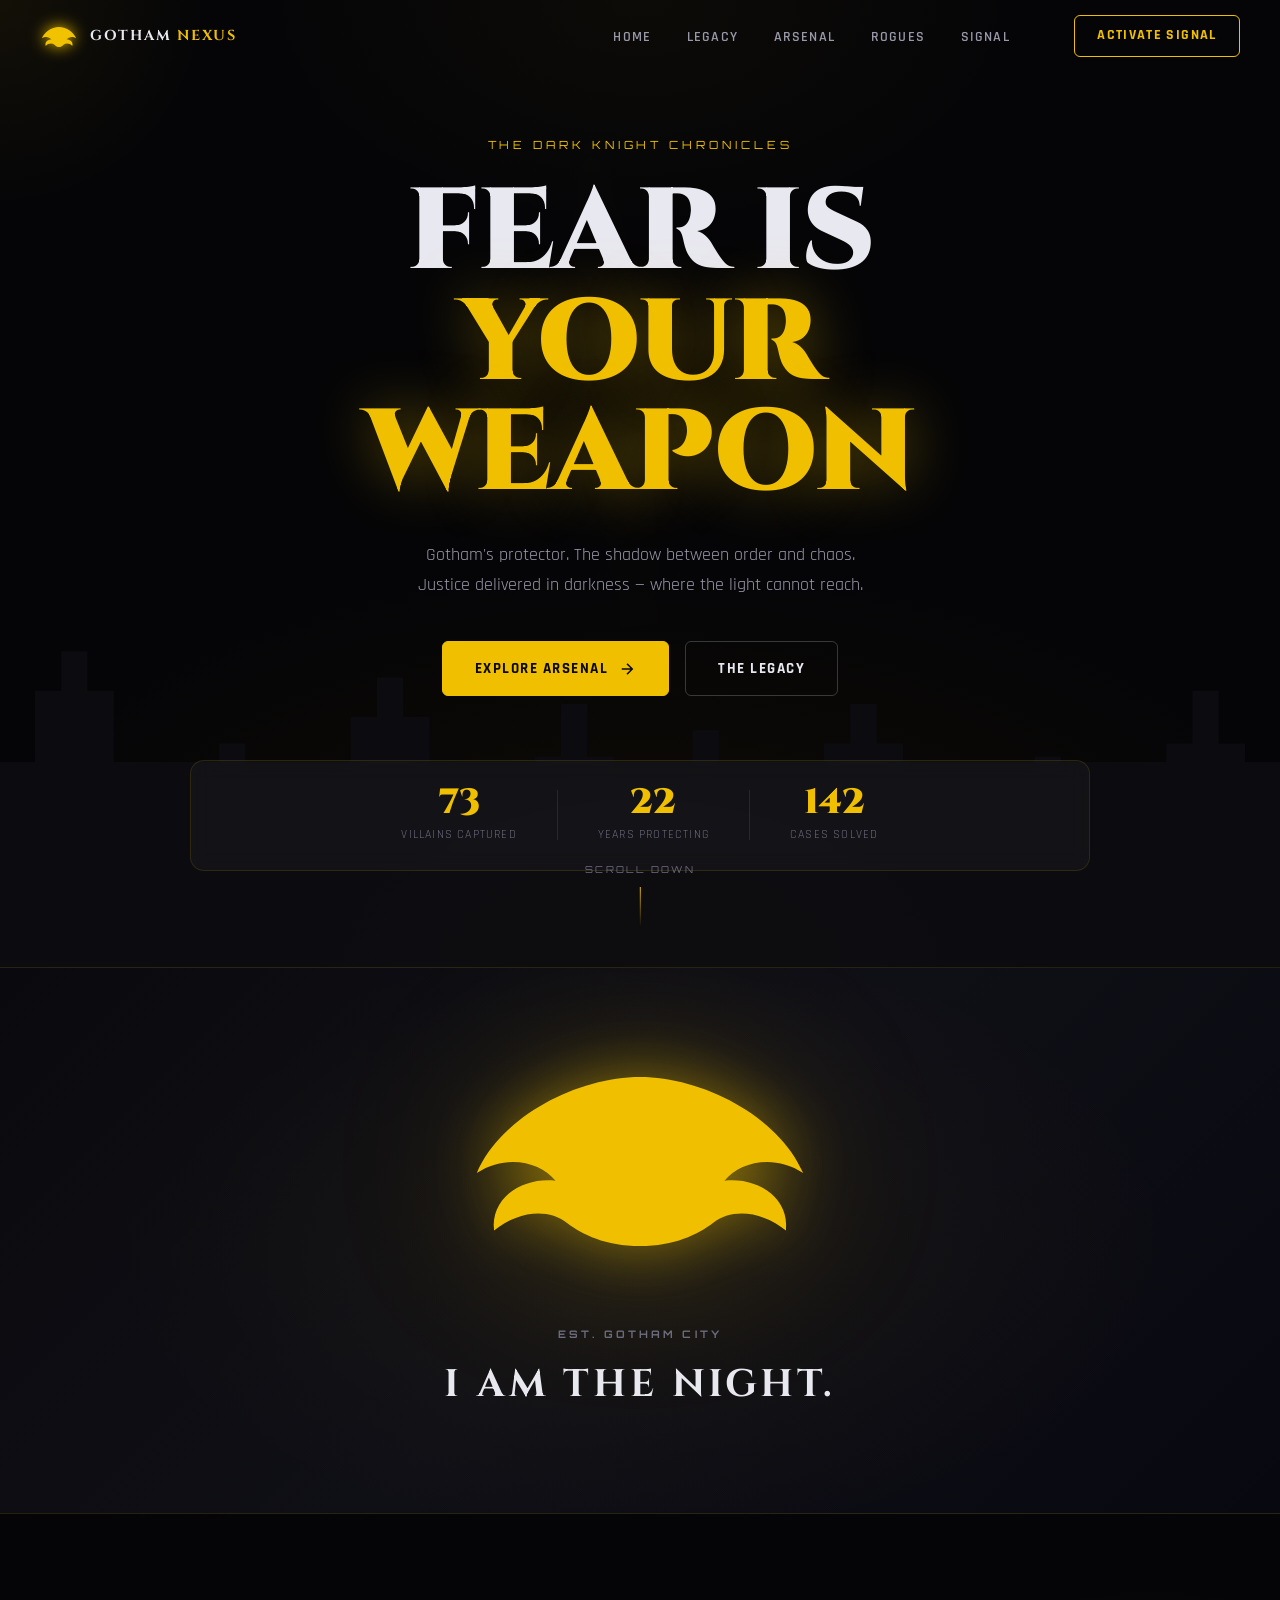
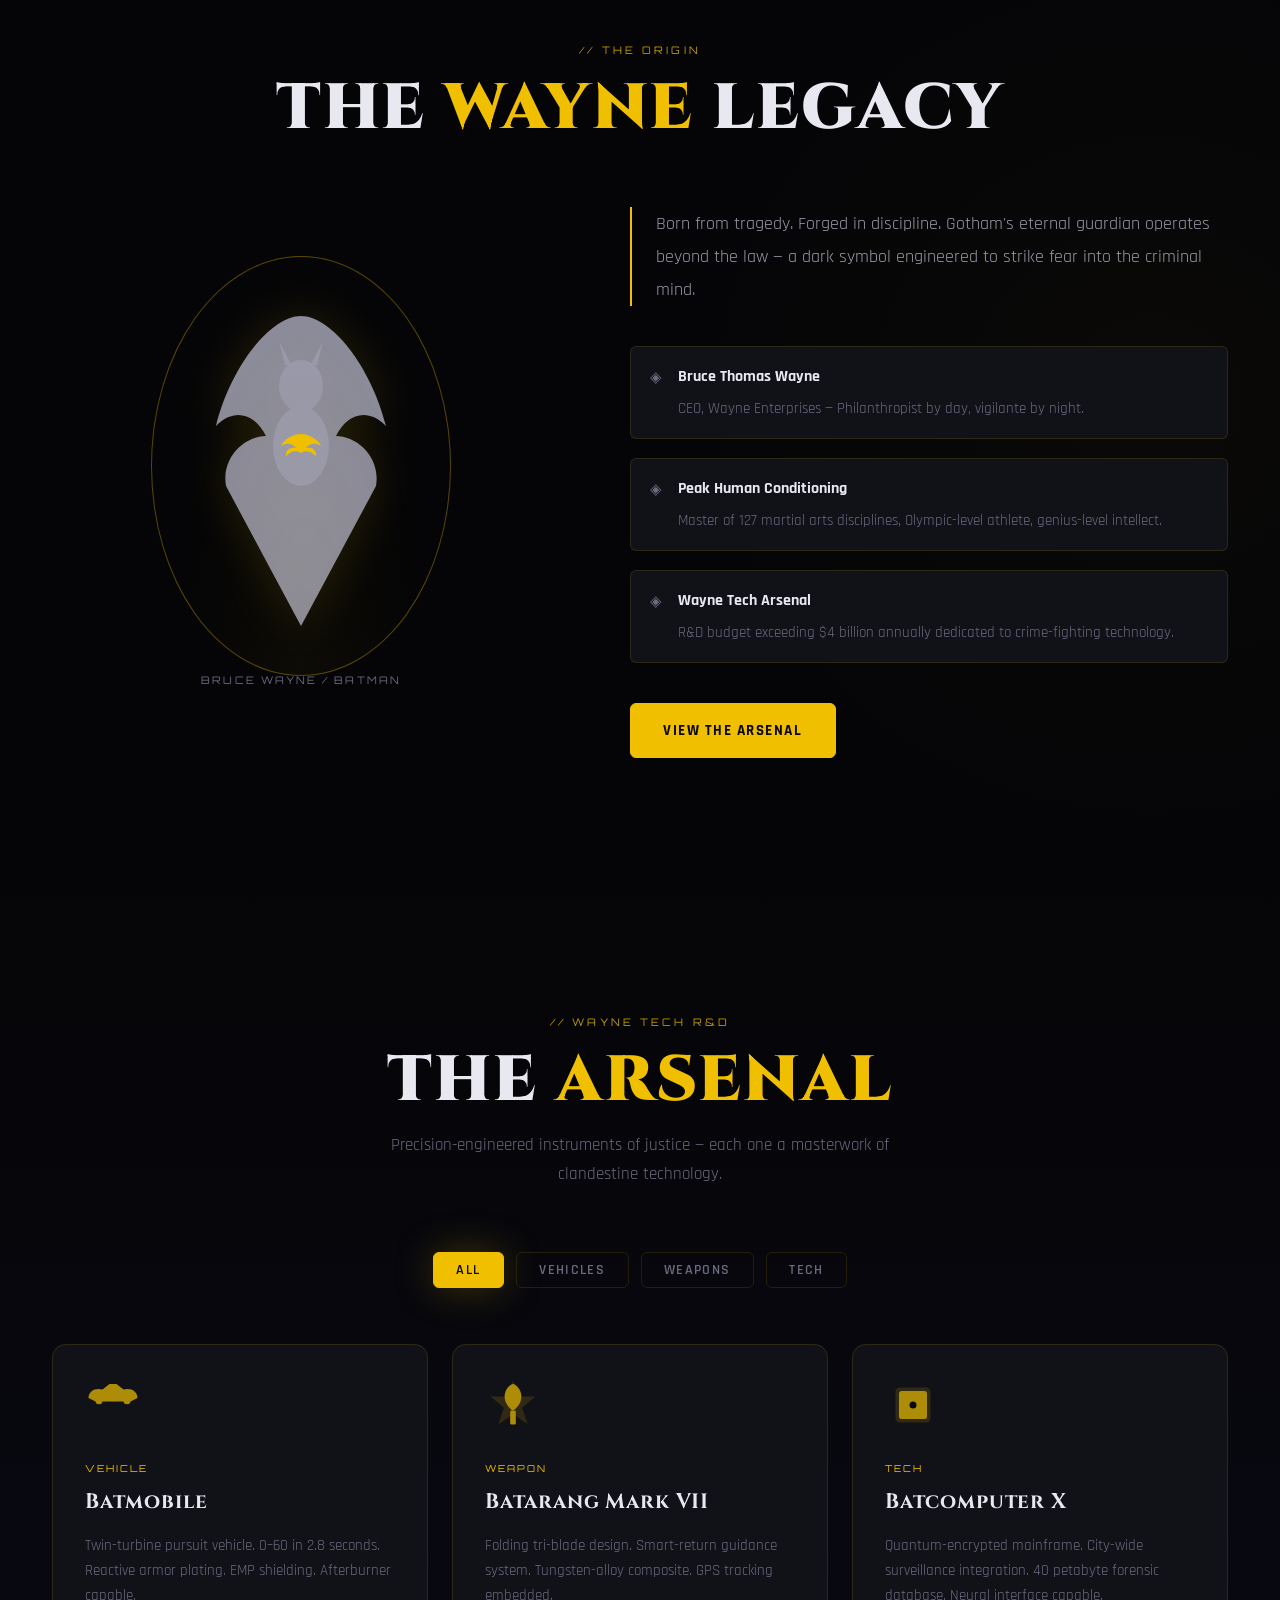
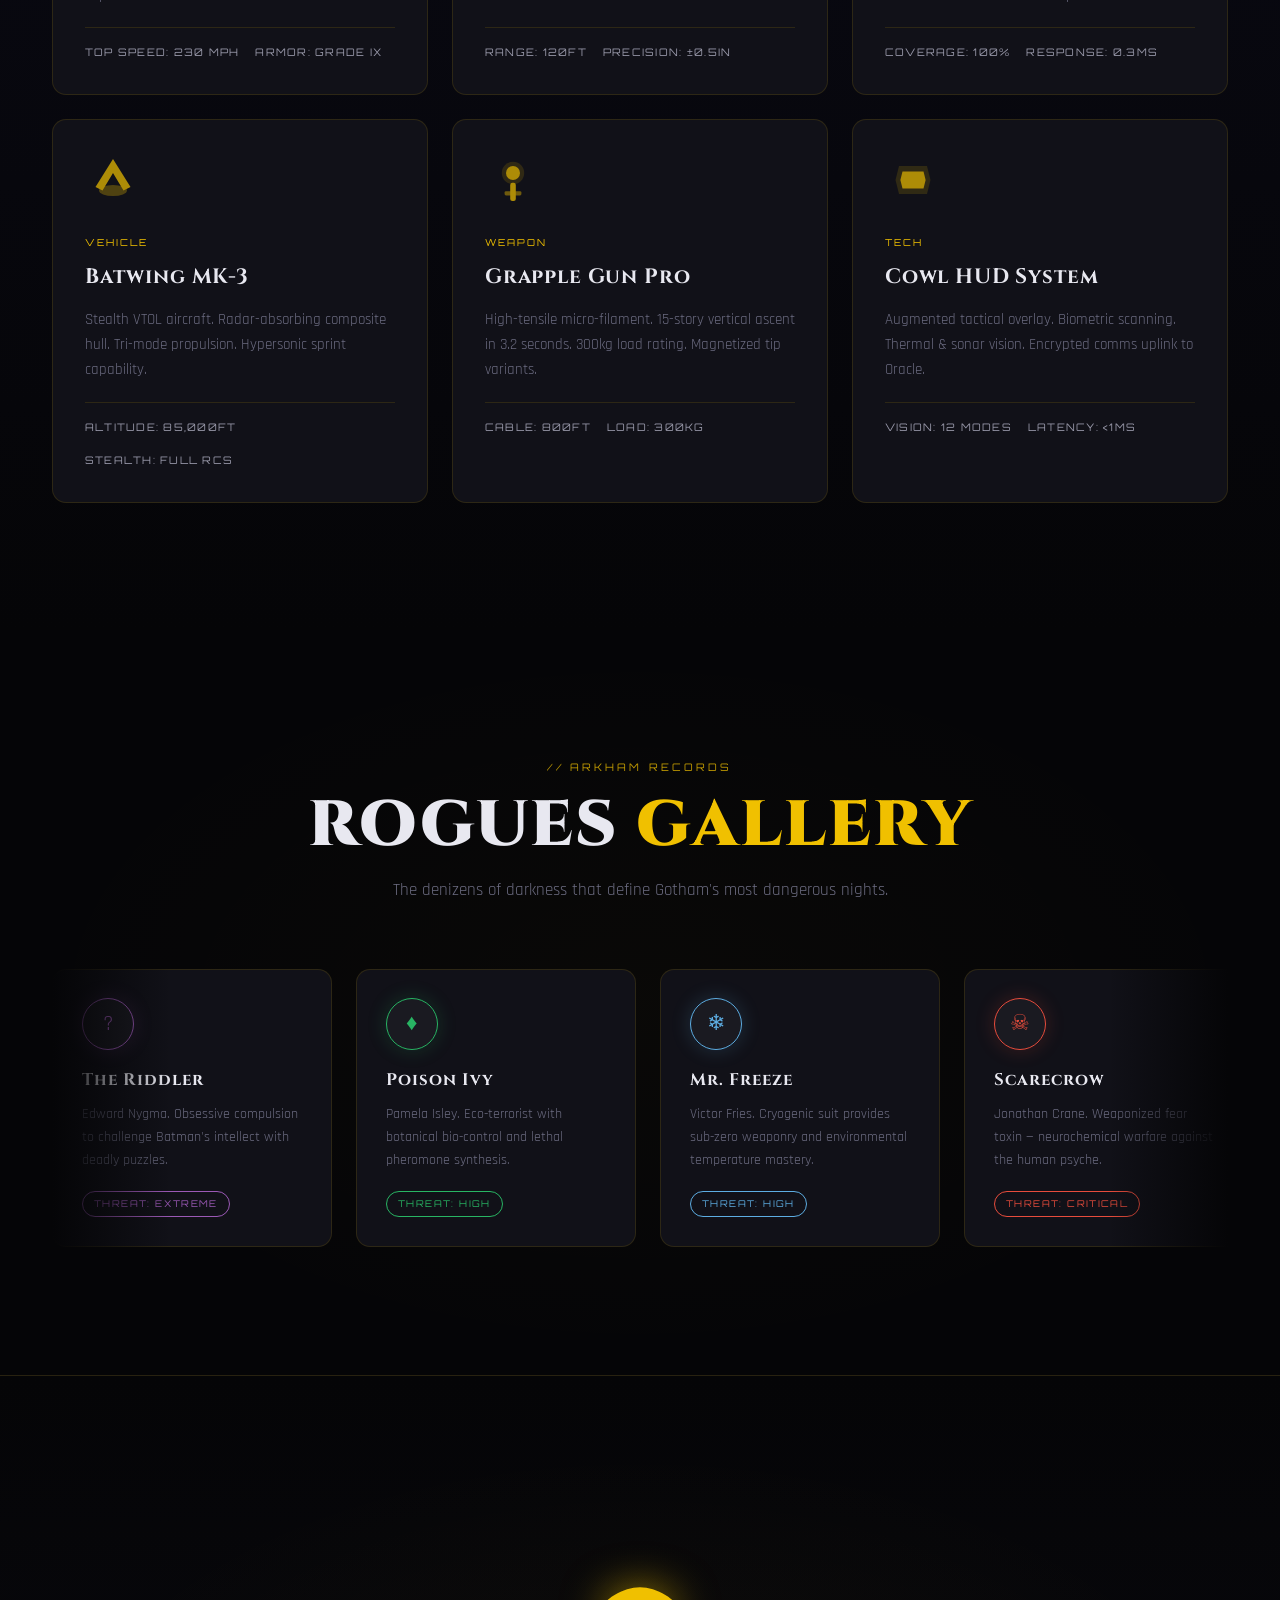
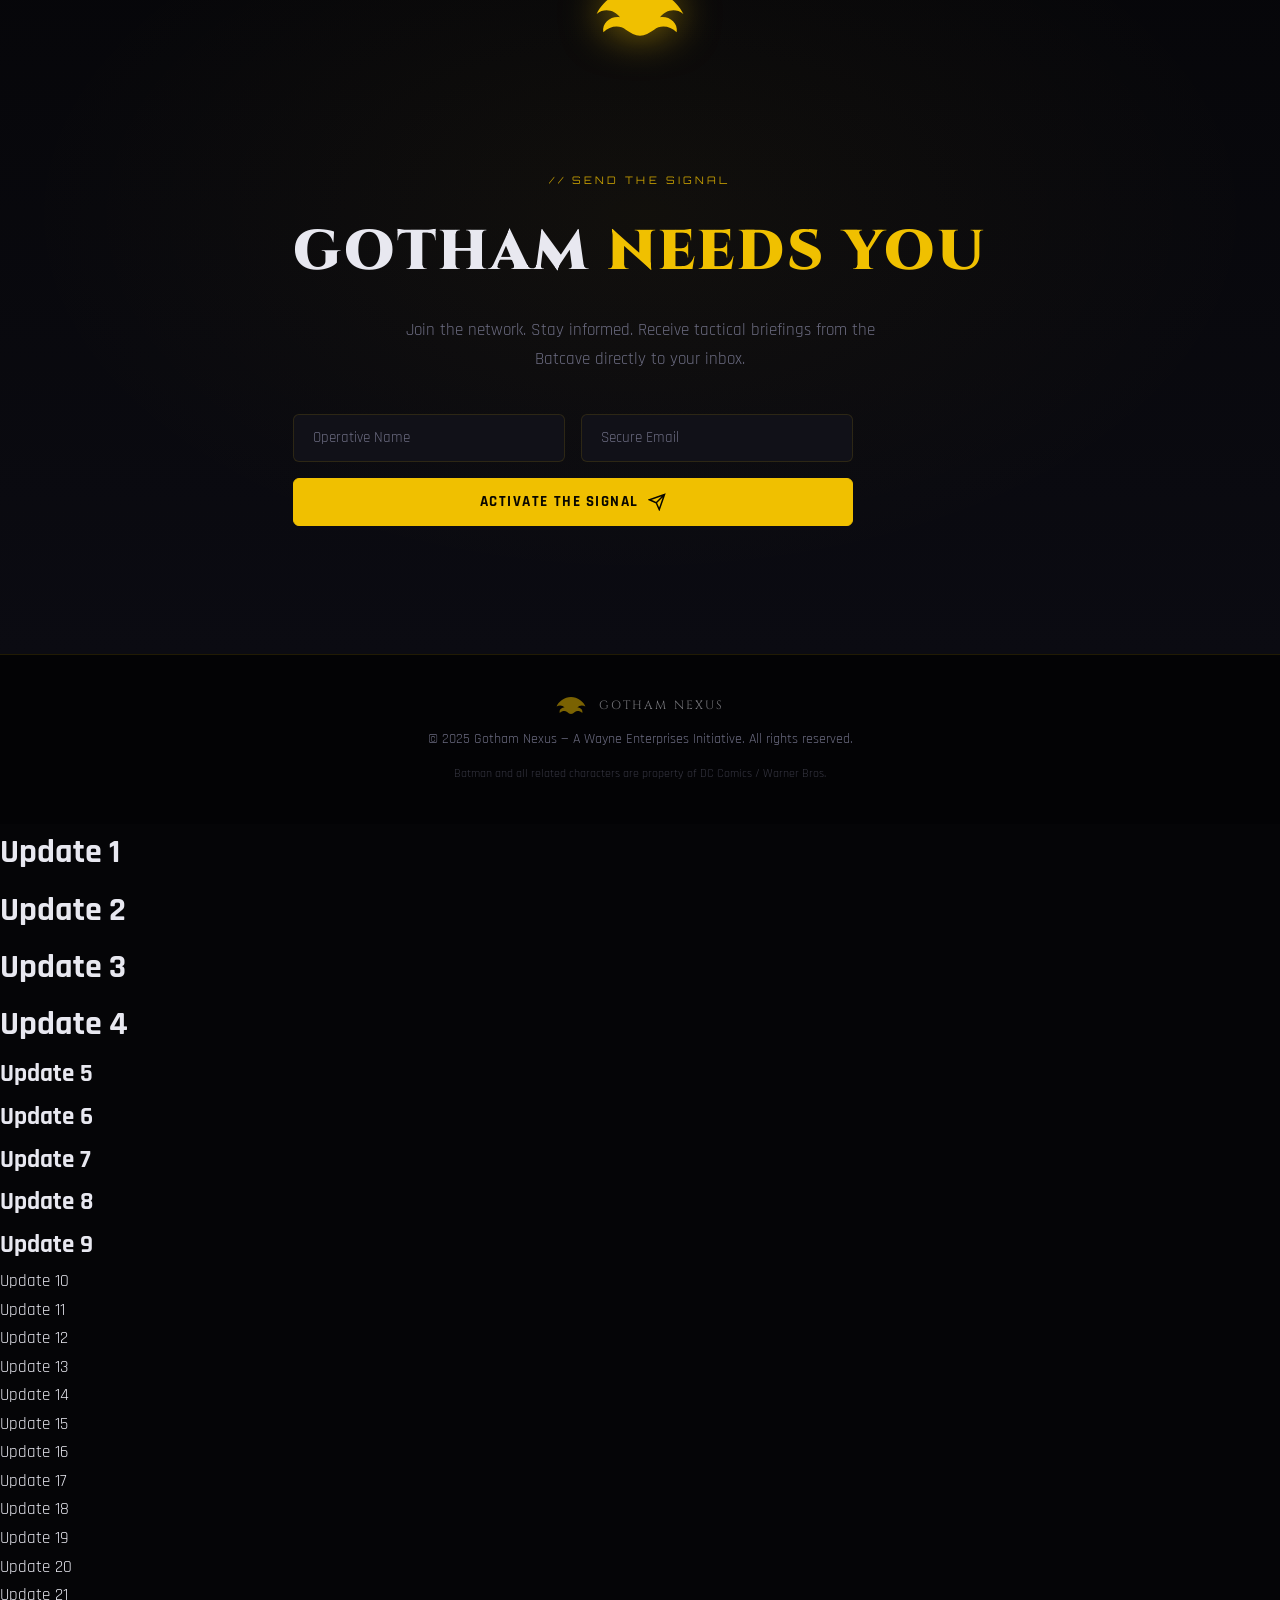
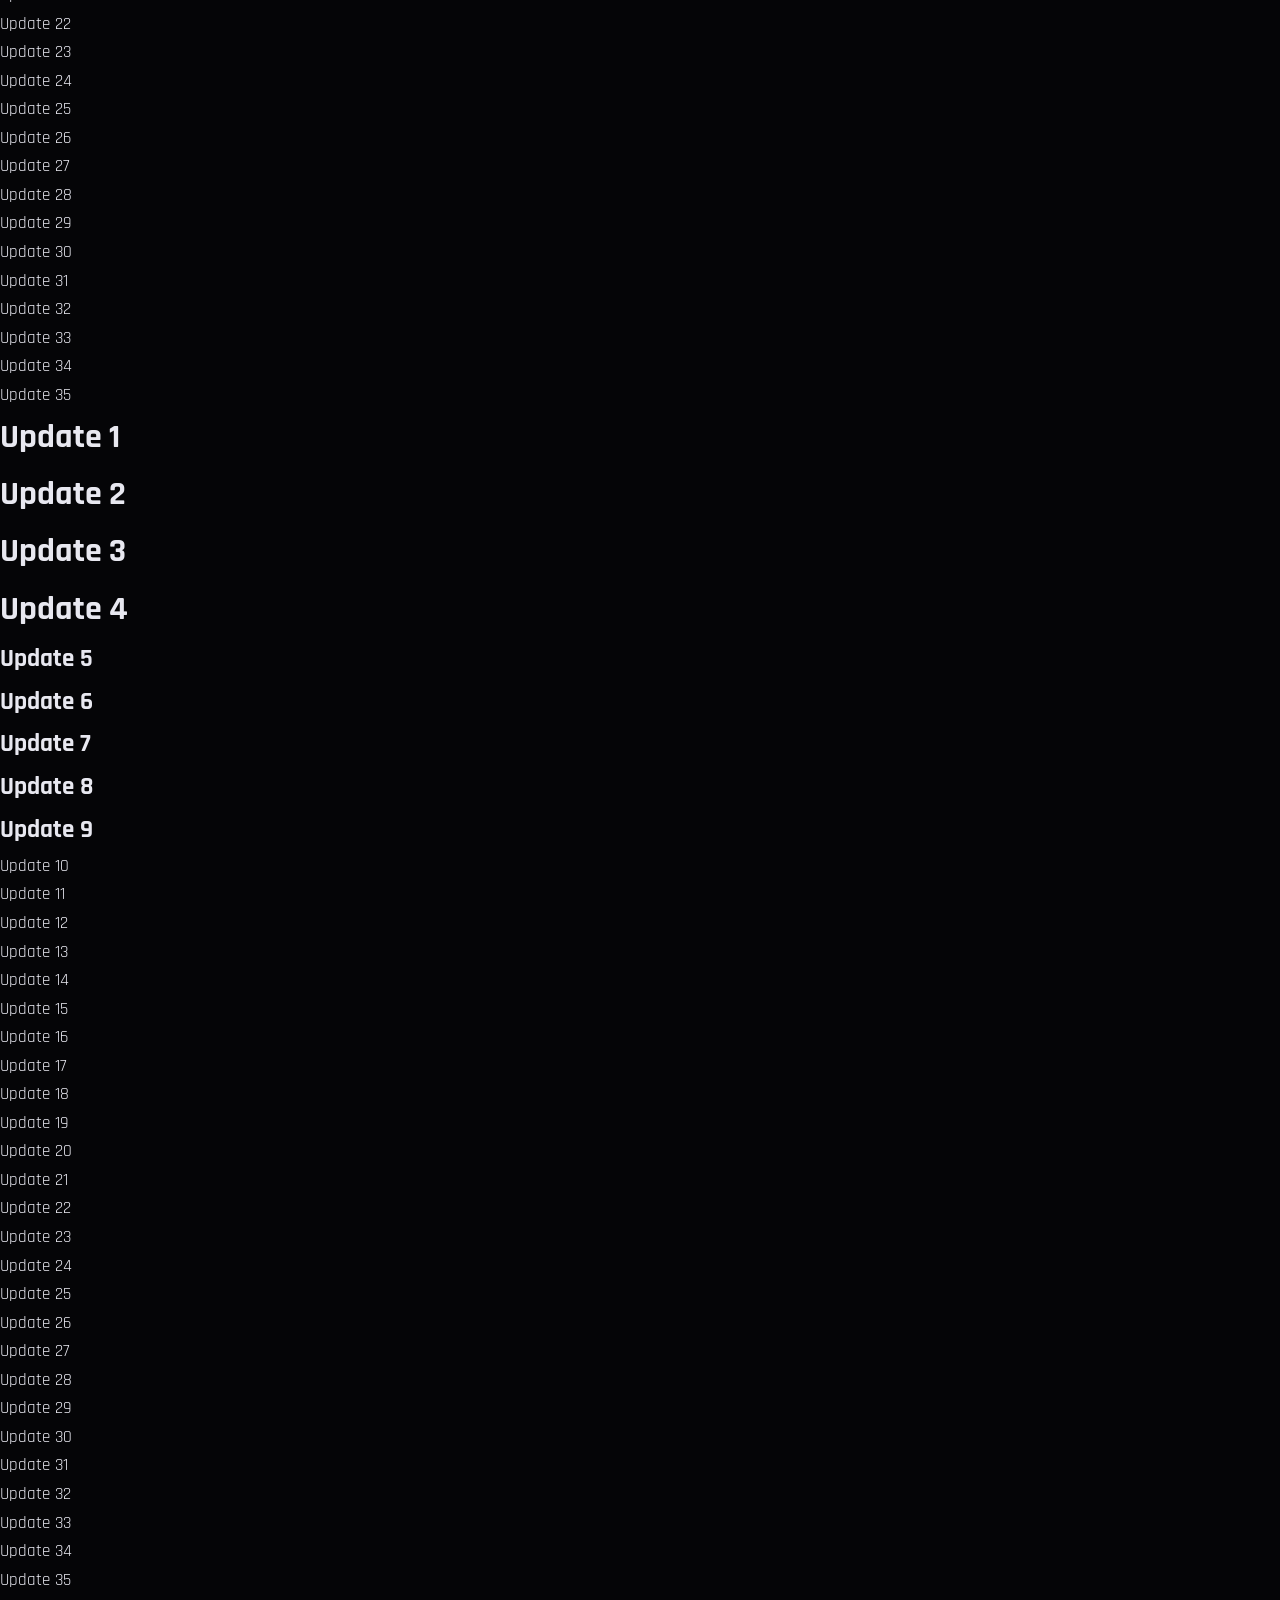
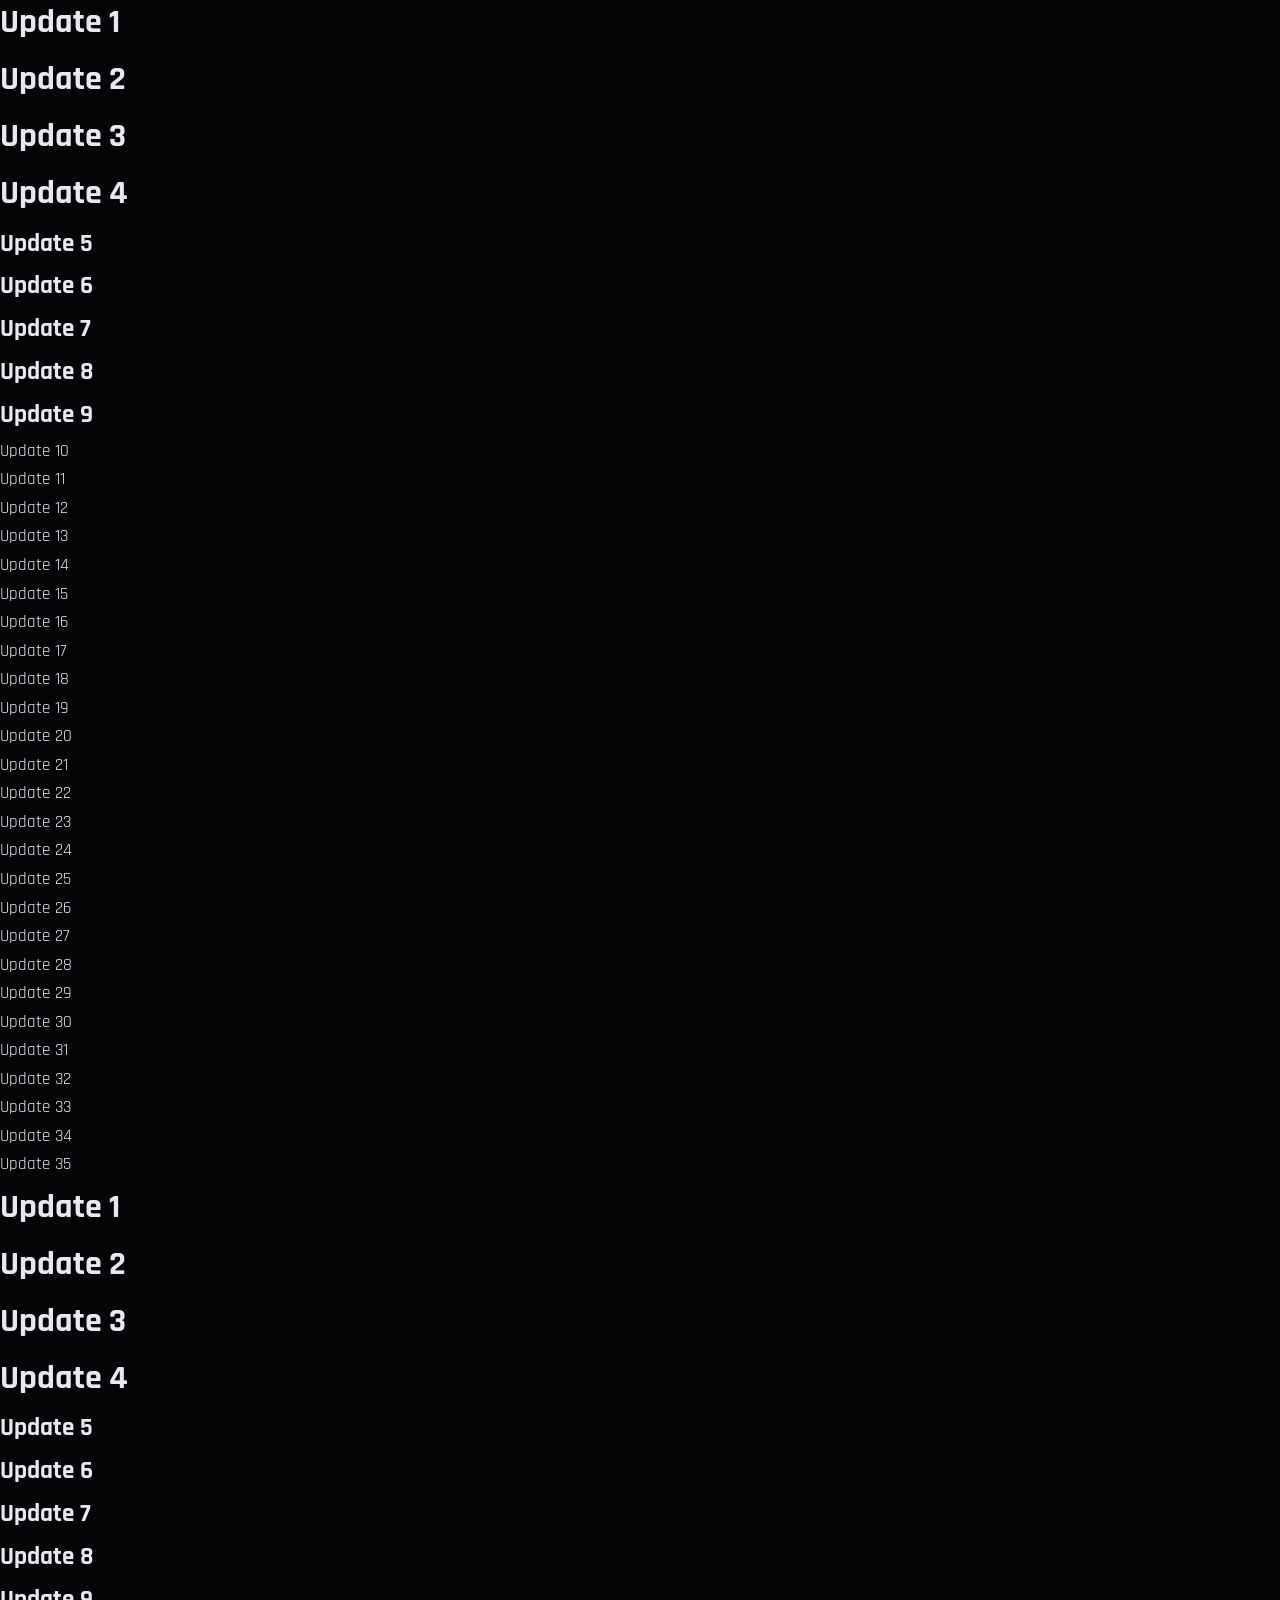
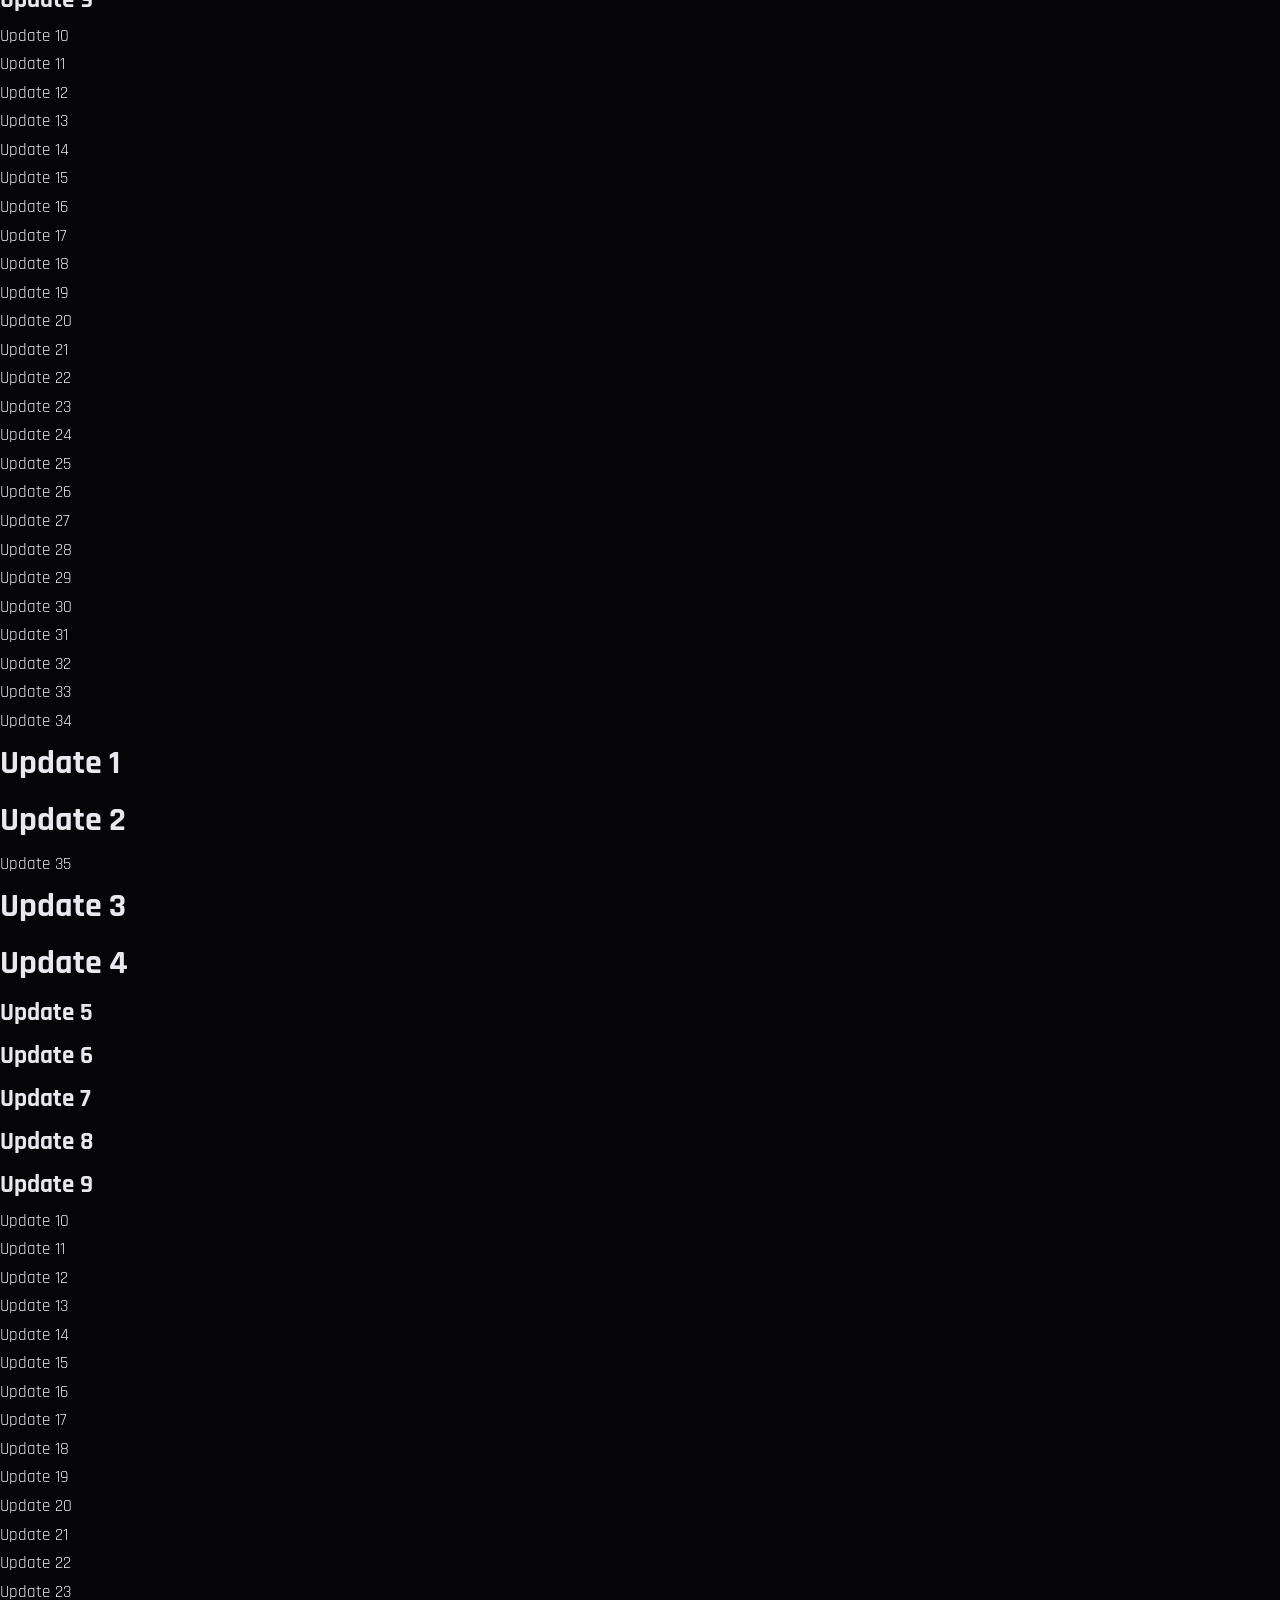
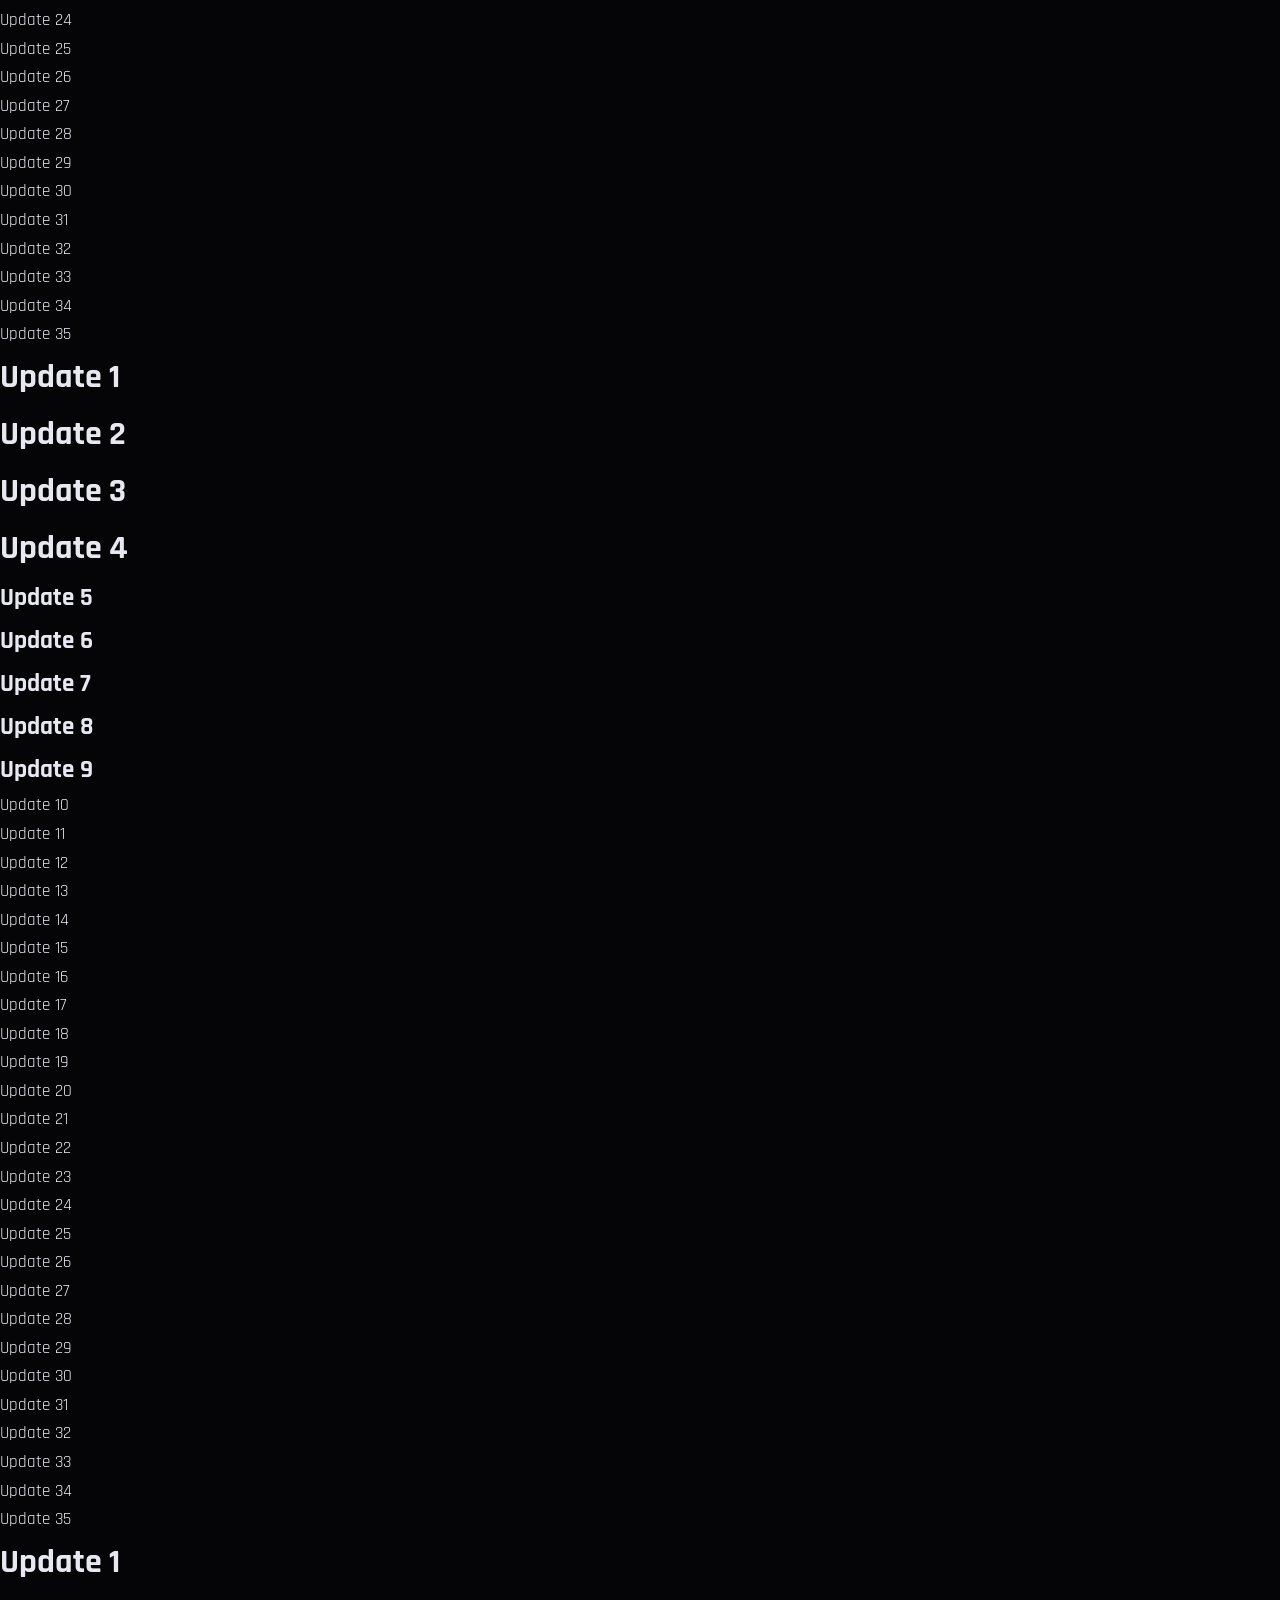
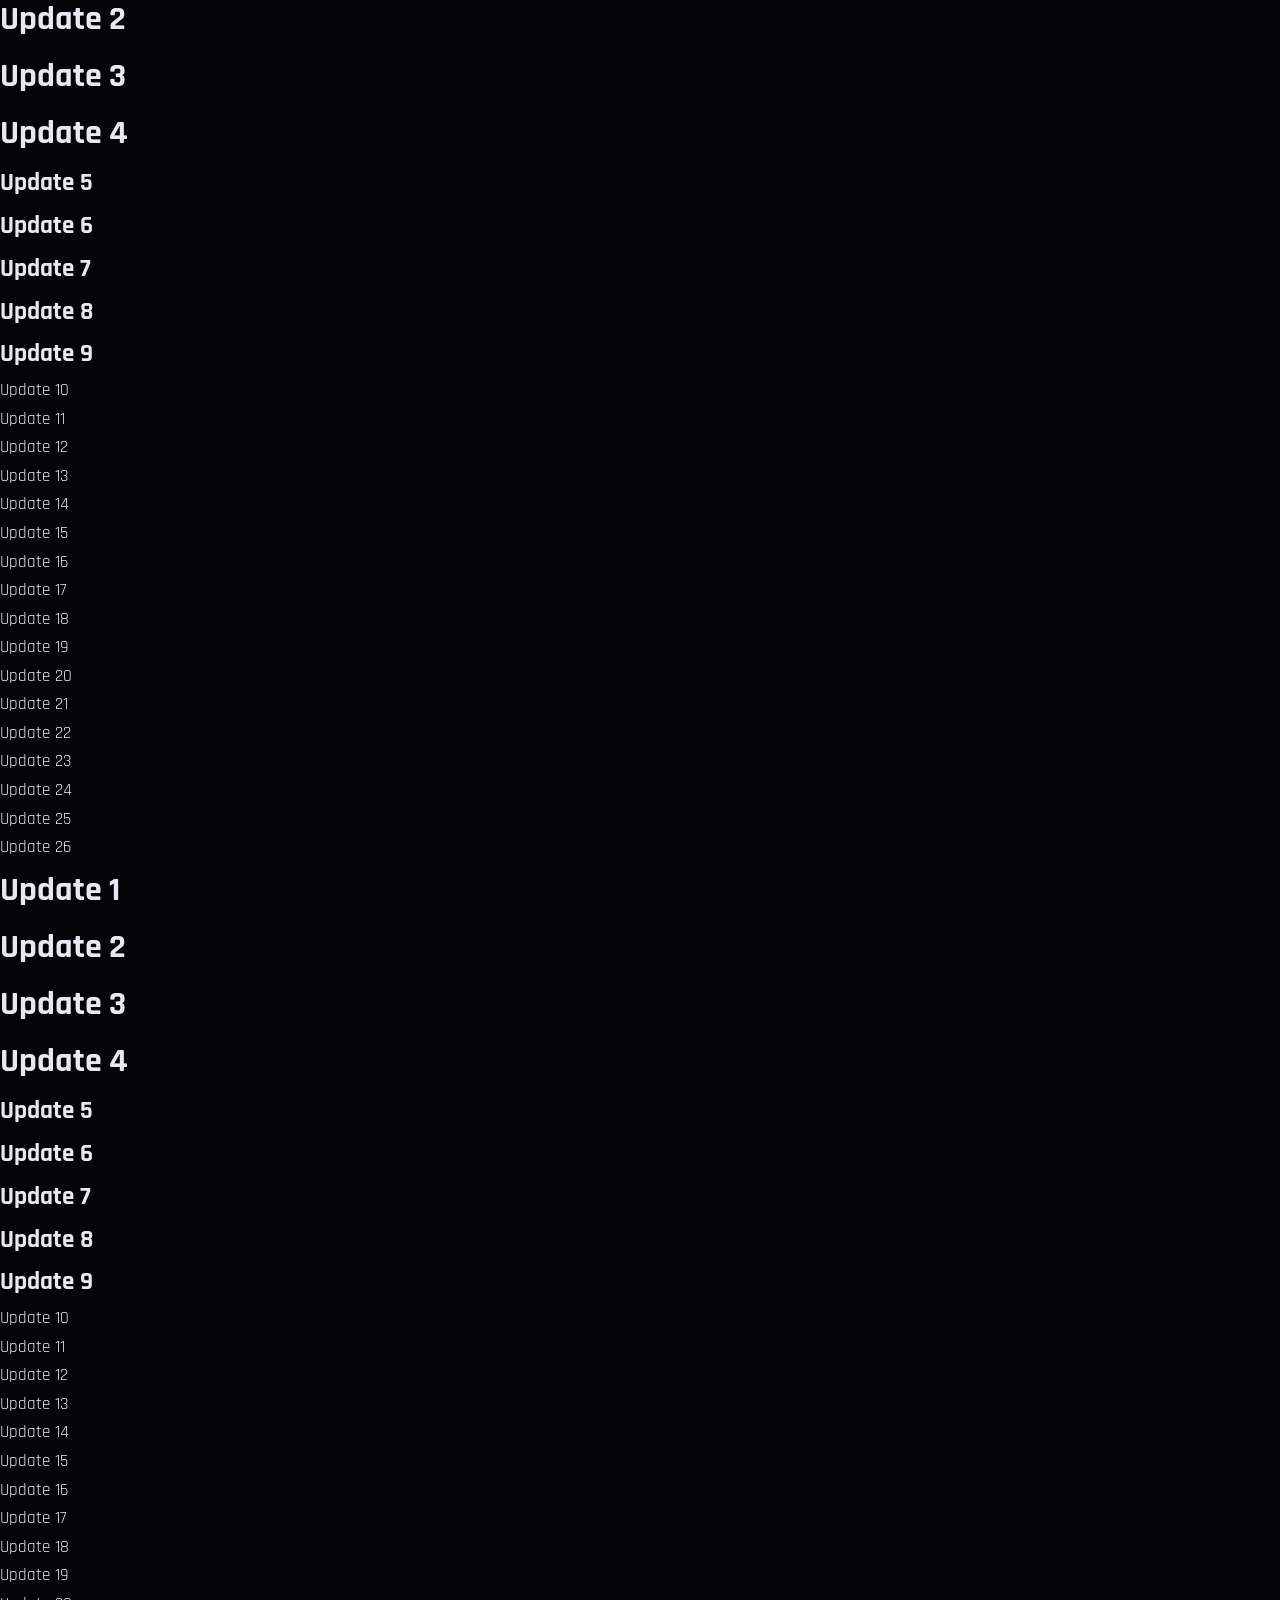
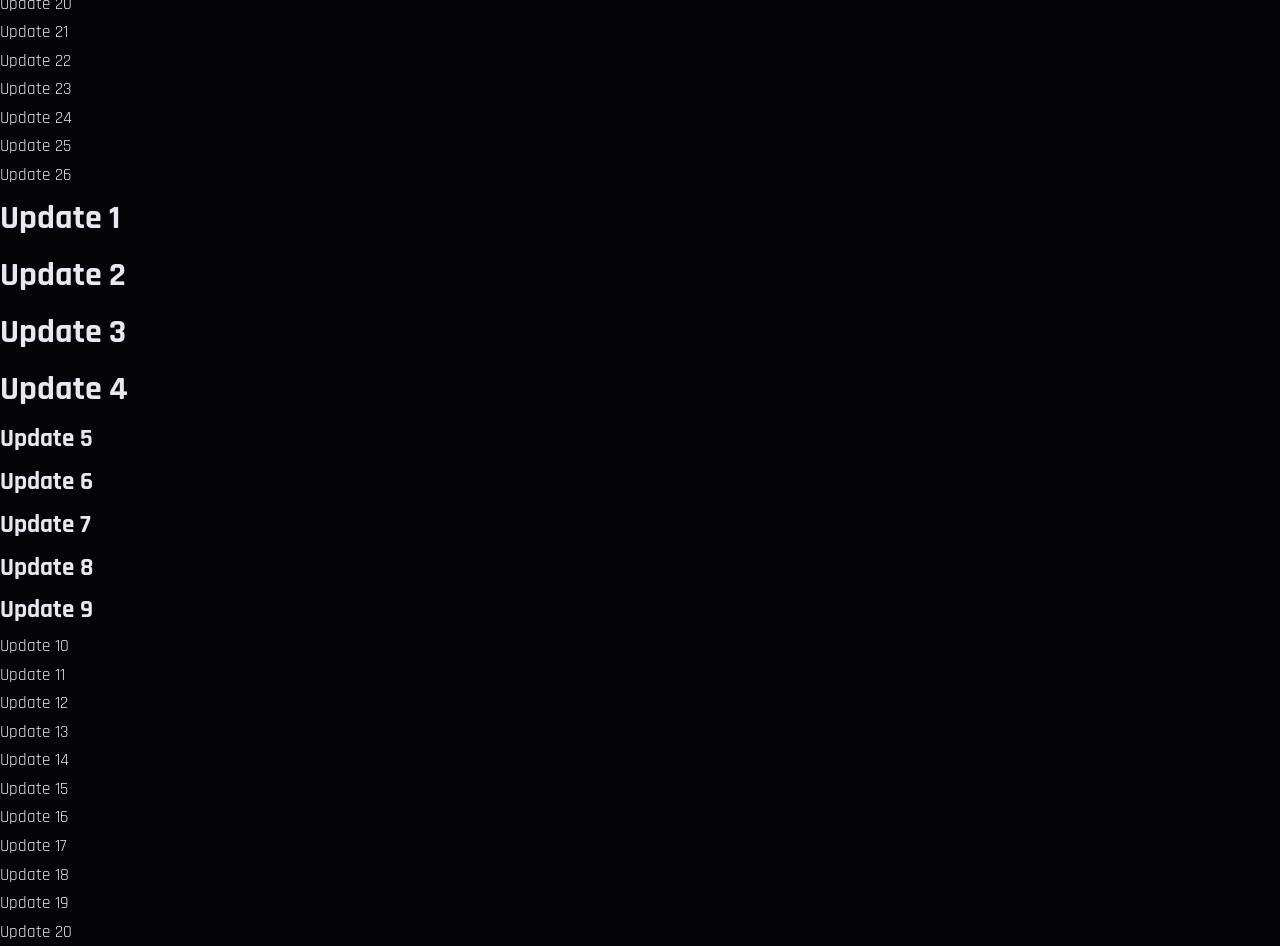
==== commit 6ee0e598: "update 20" ====
--- a/index.html
+++ b/index.html
@@ -778,3 +778,4 @@
 <p>Update 17</p> 
 <p>Update 18</p> 
 <p>Update 19</p> 
+<p>Update 20</p> 
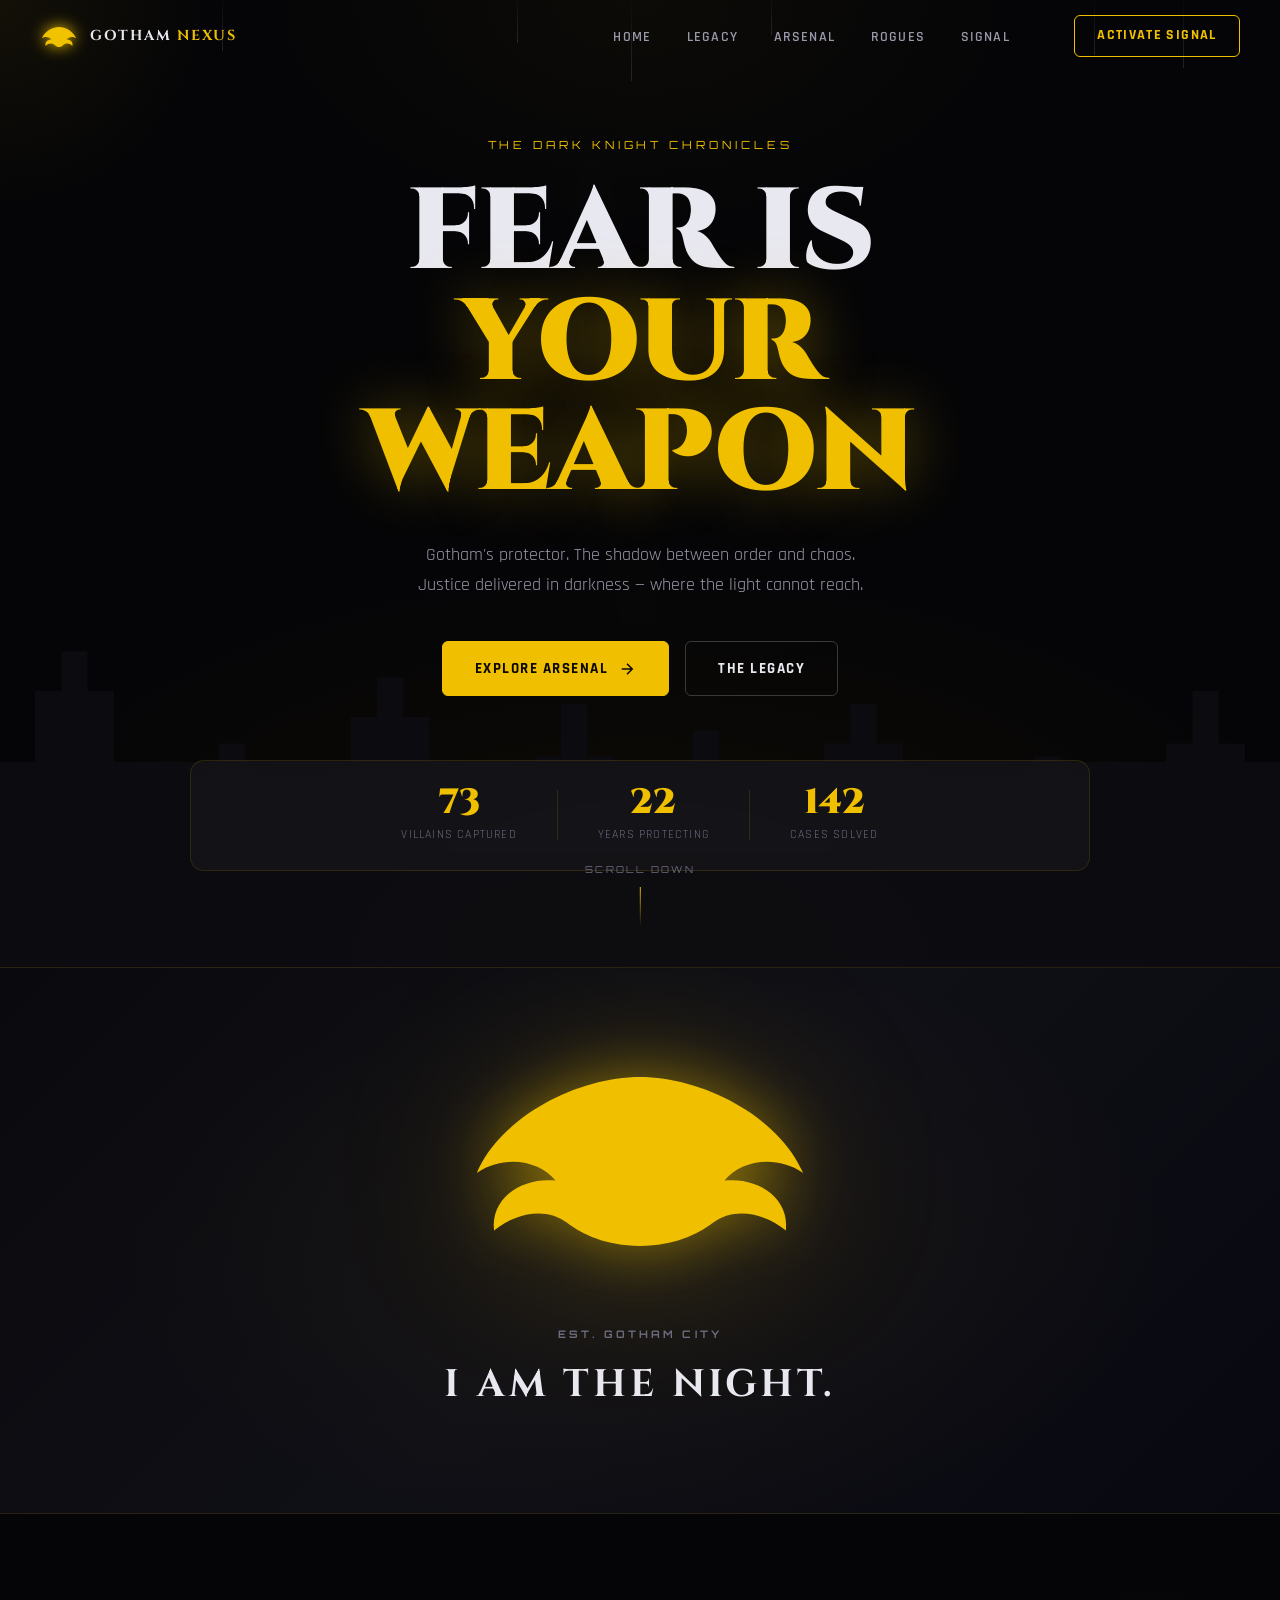
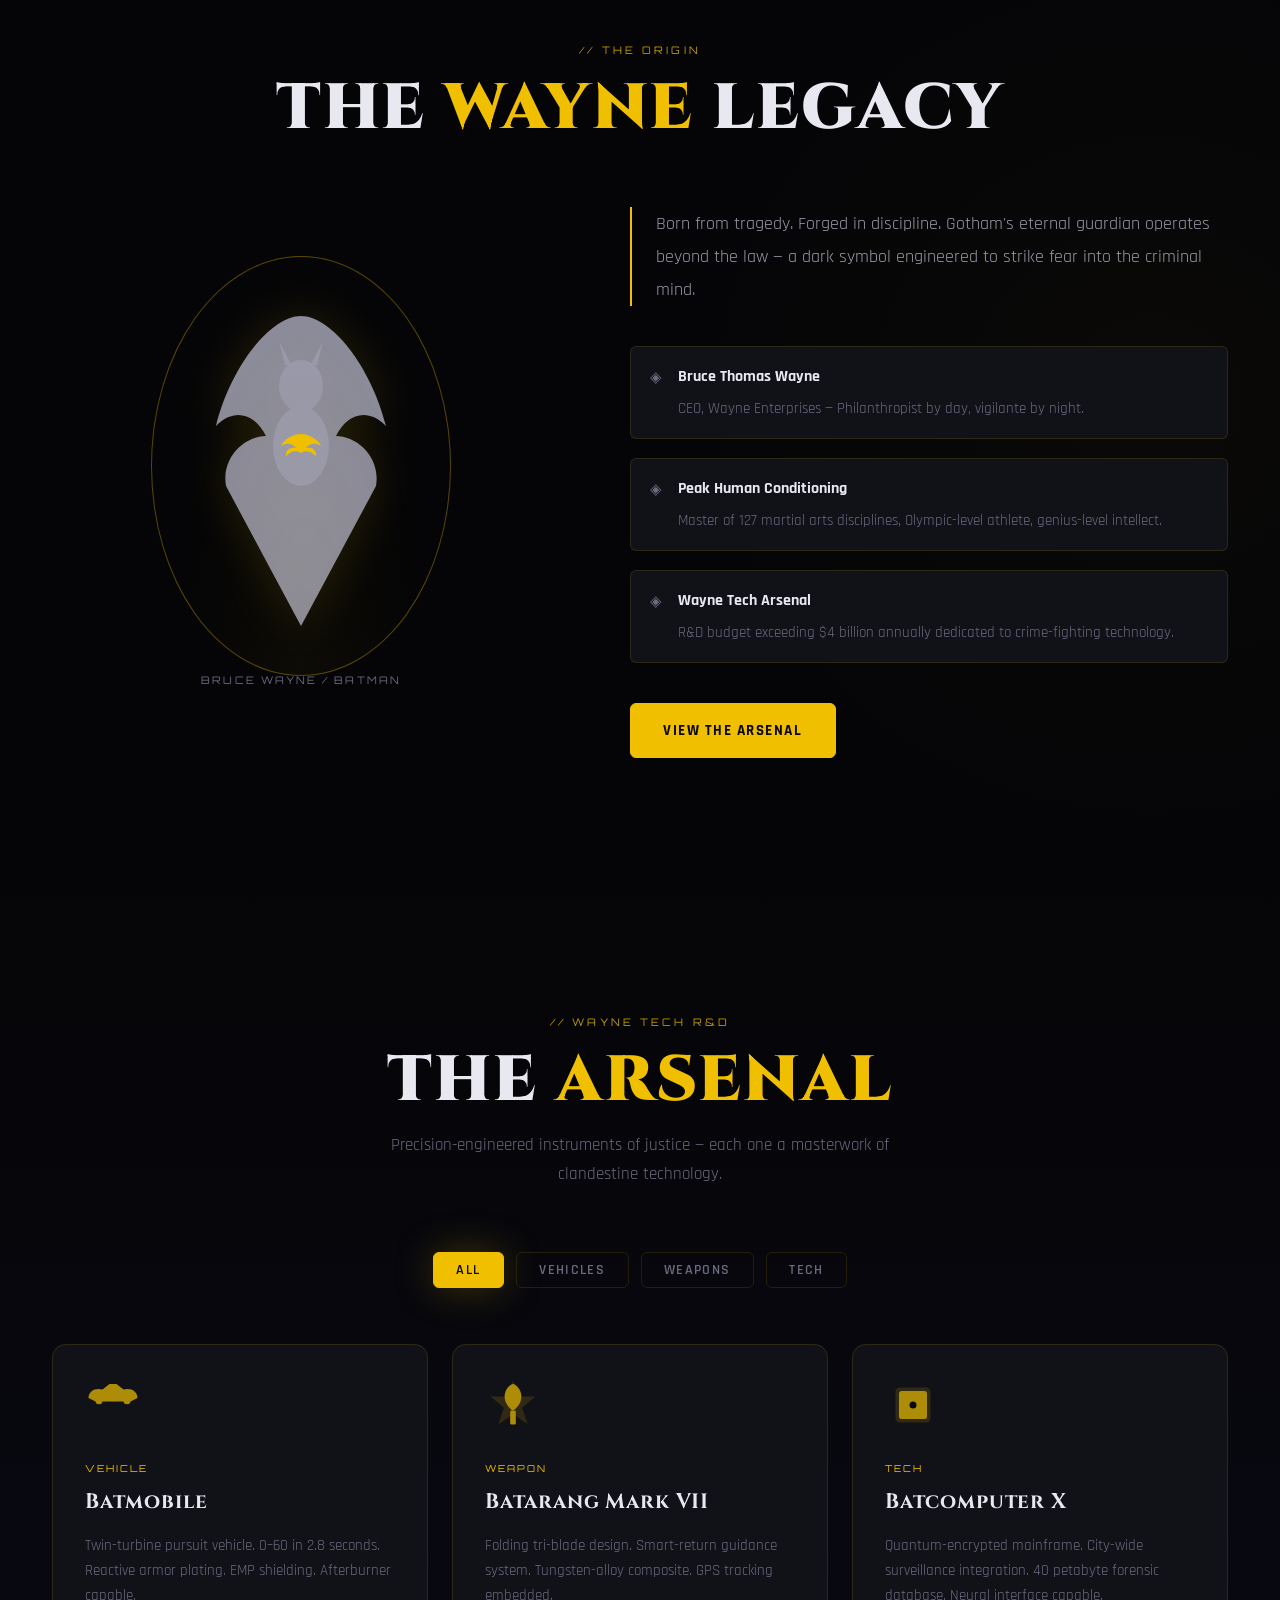
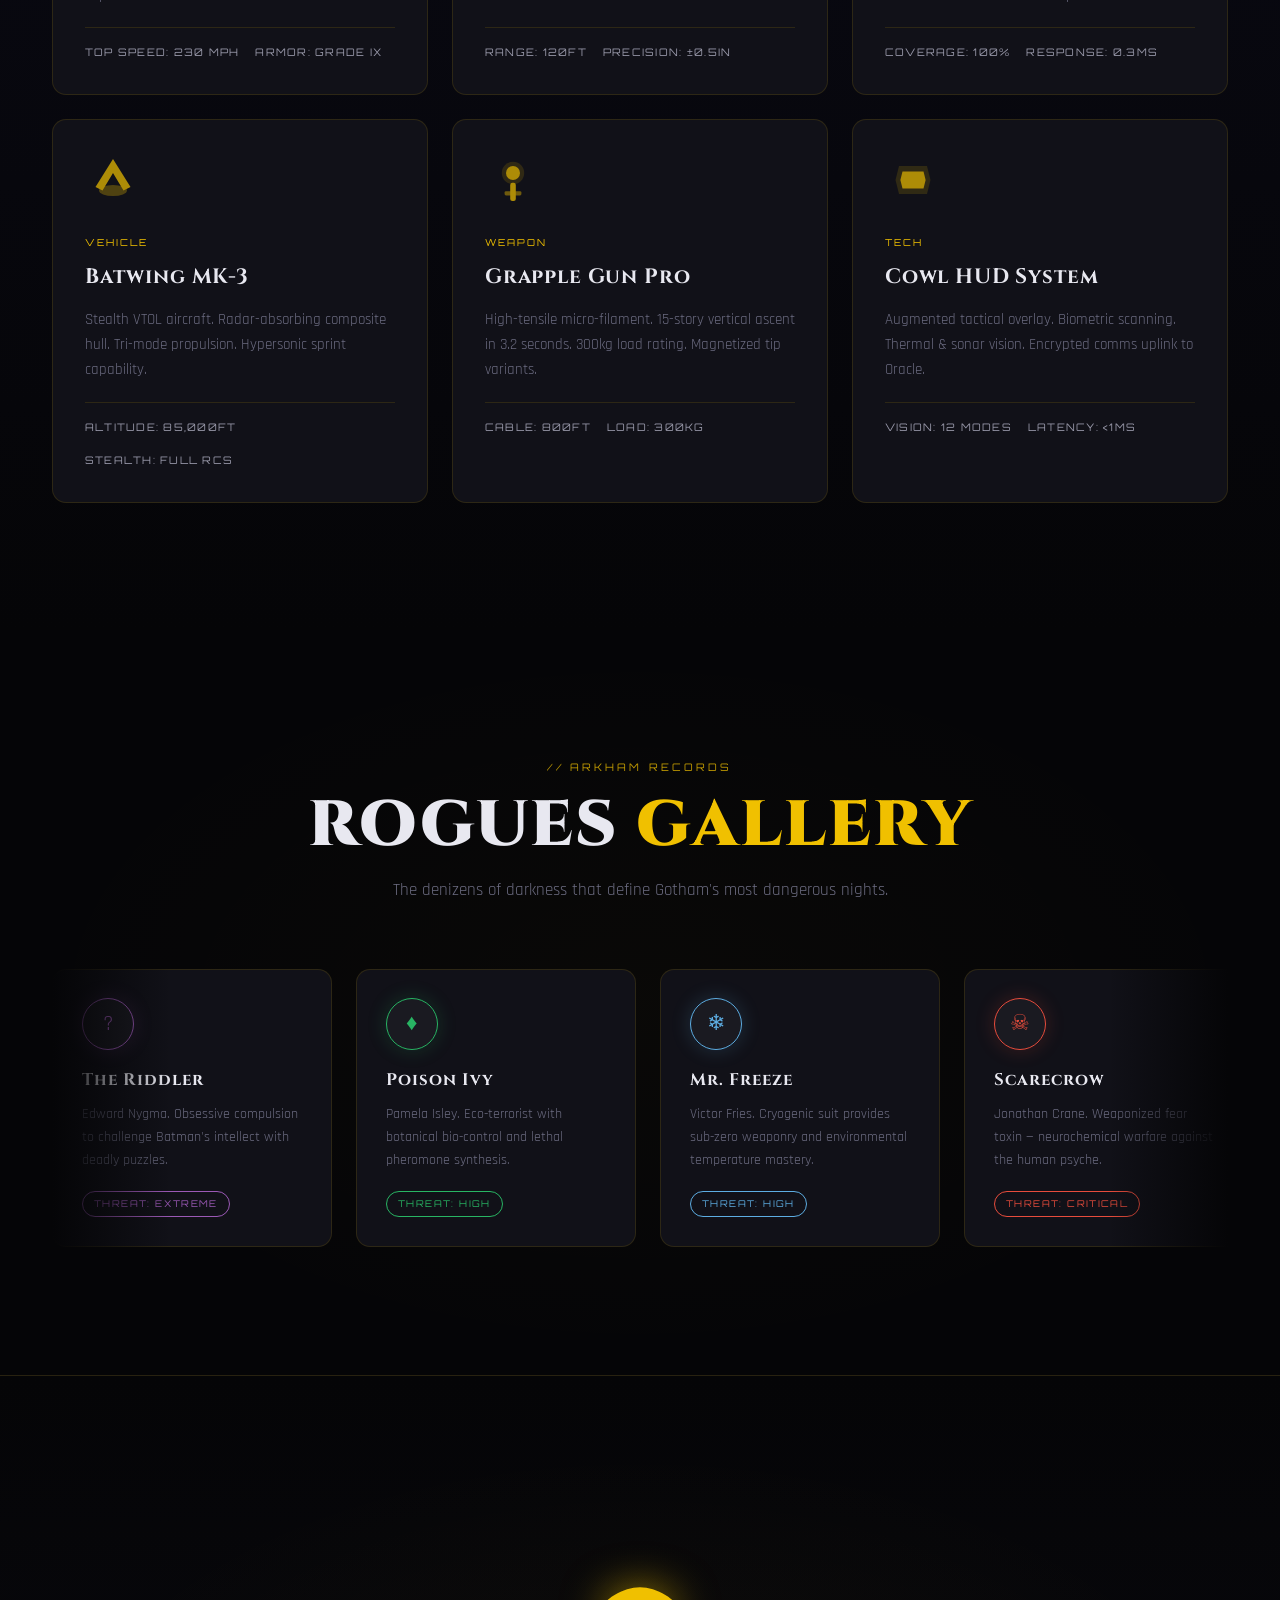
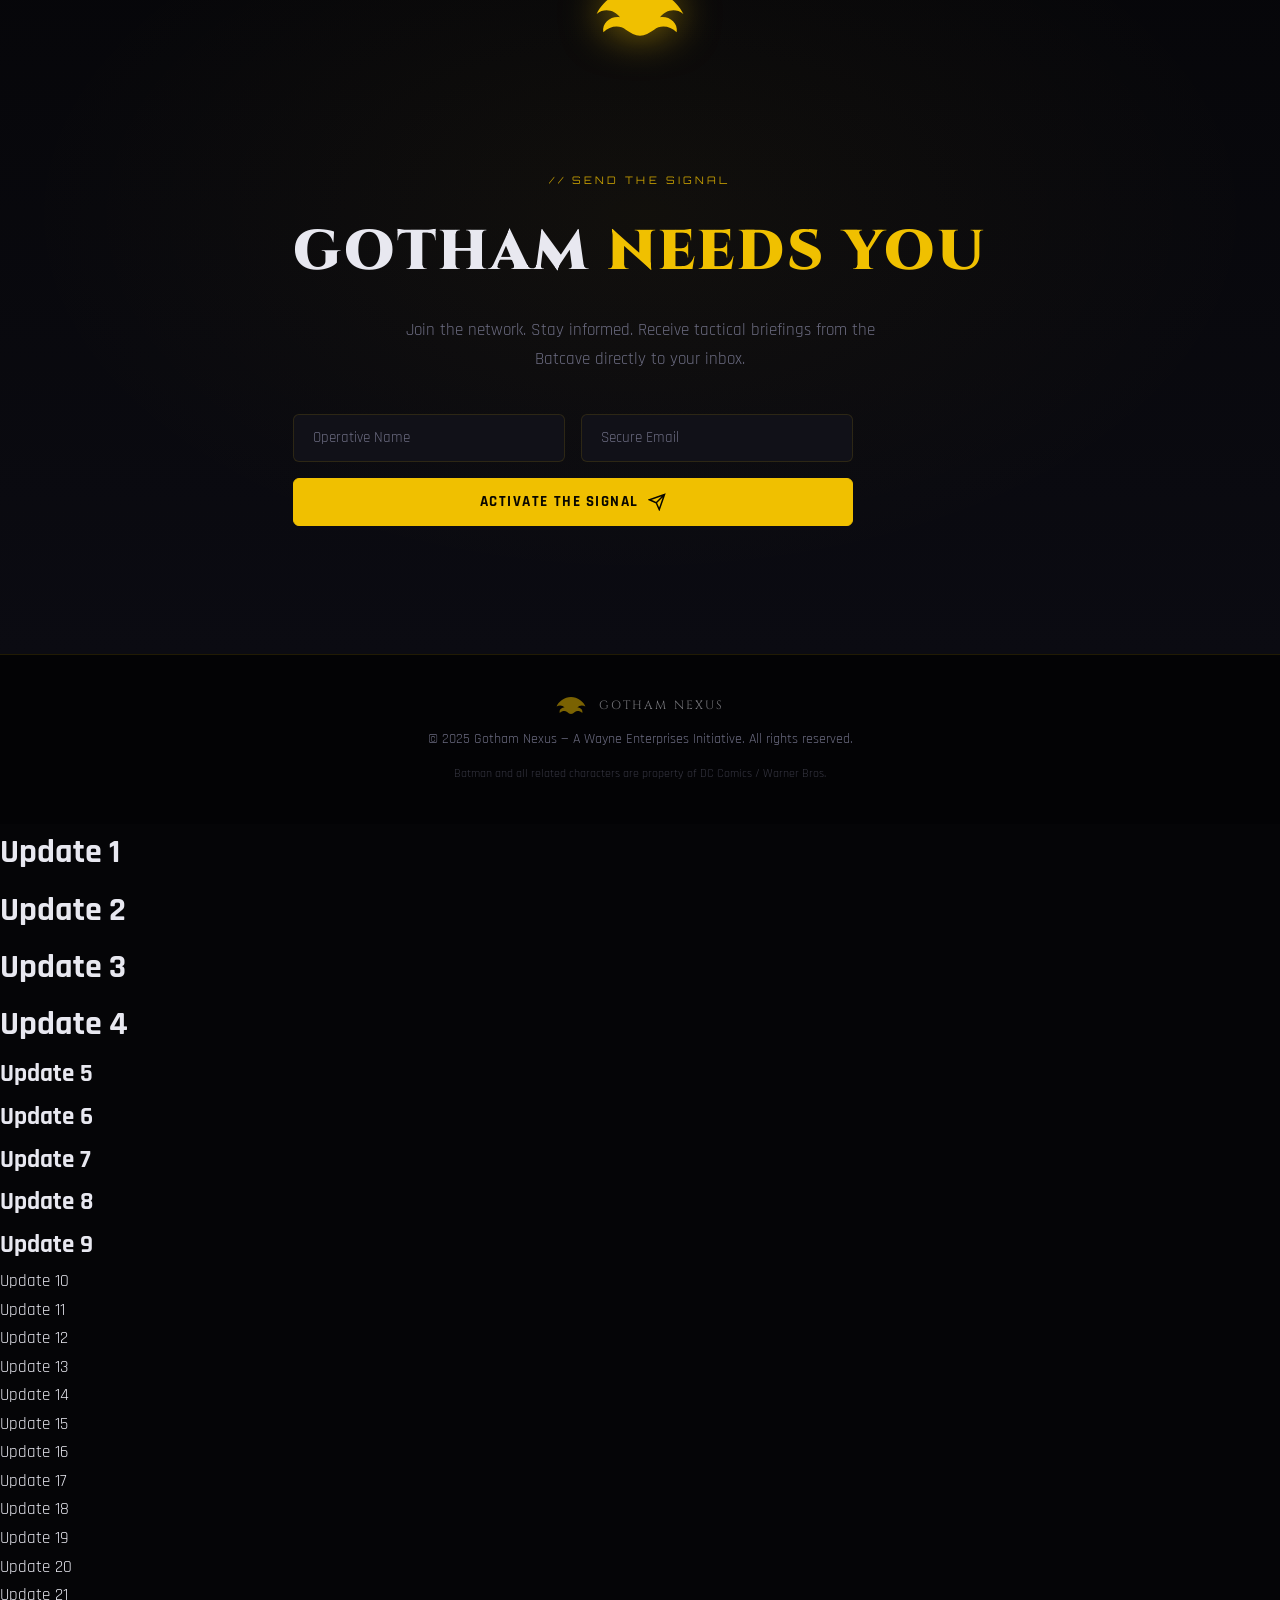
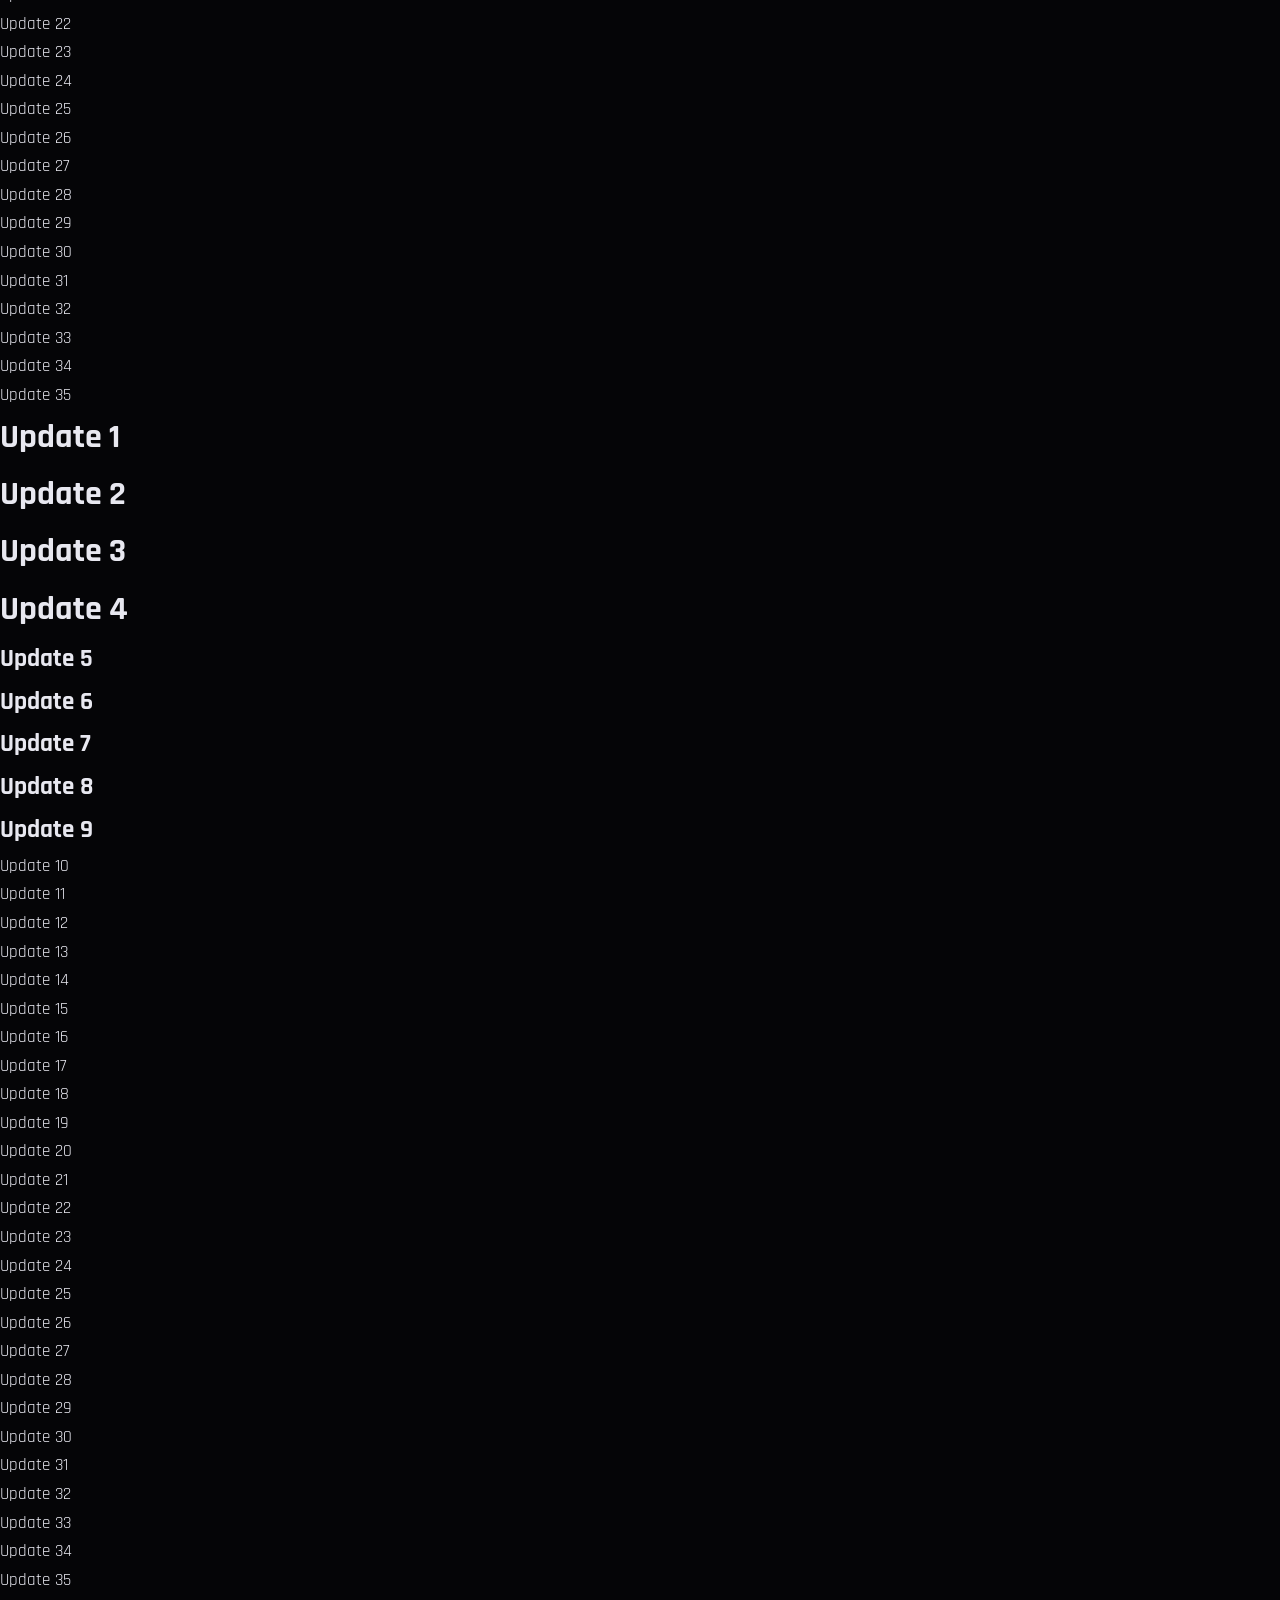
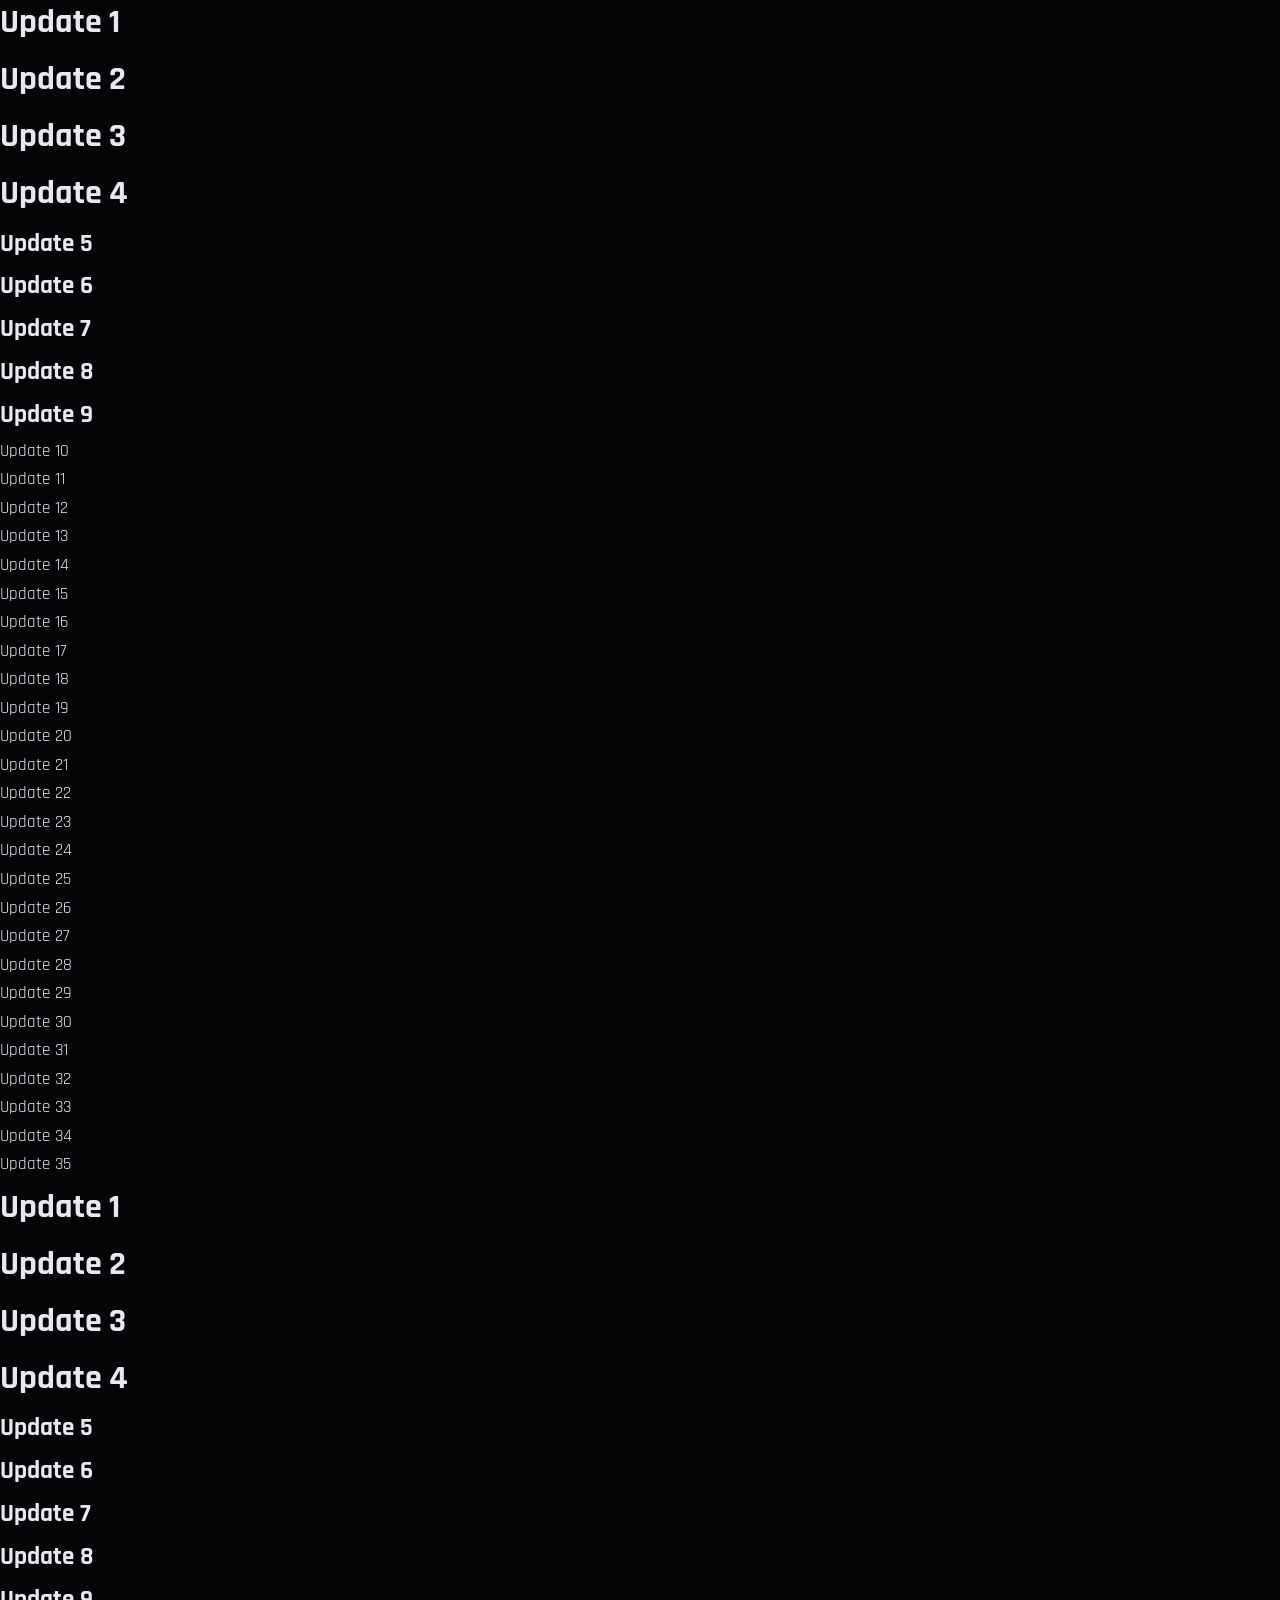
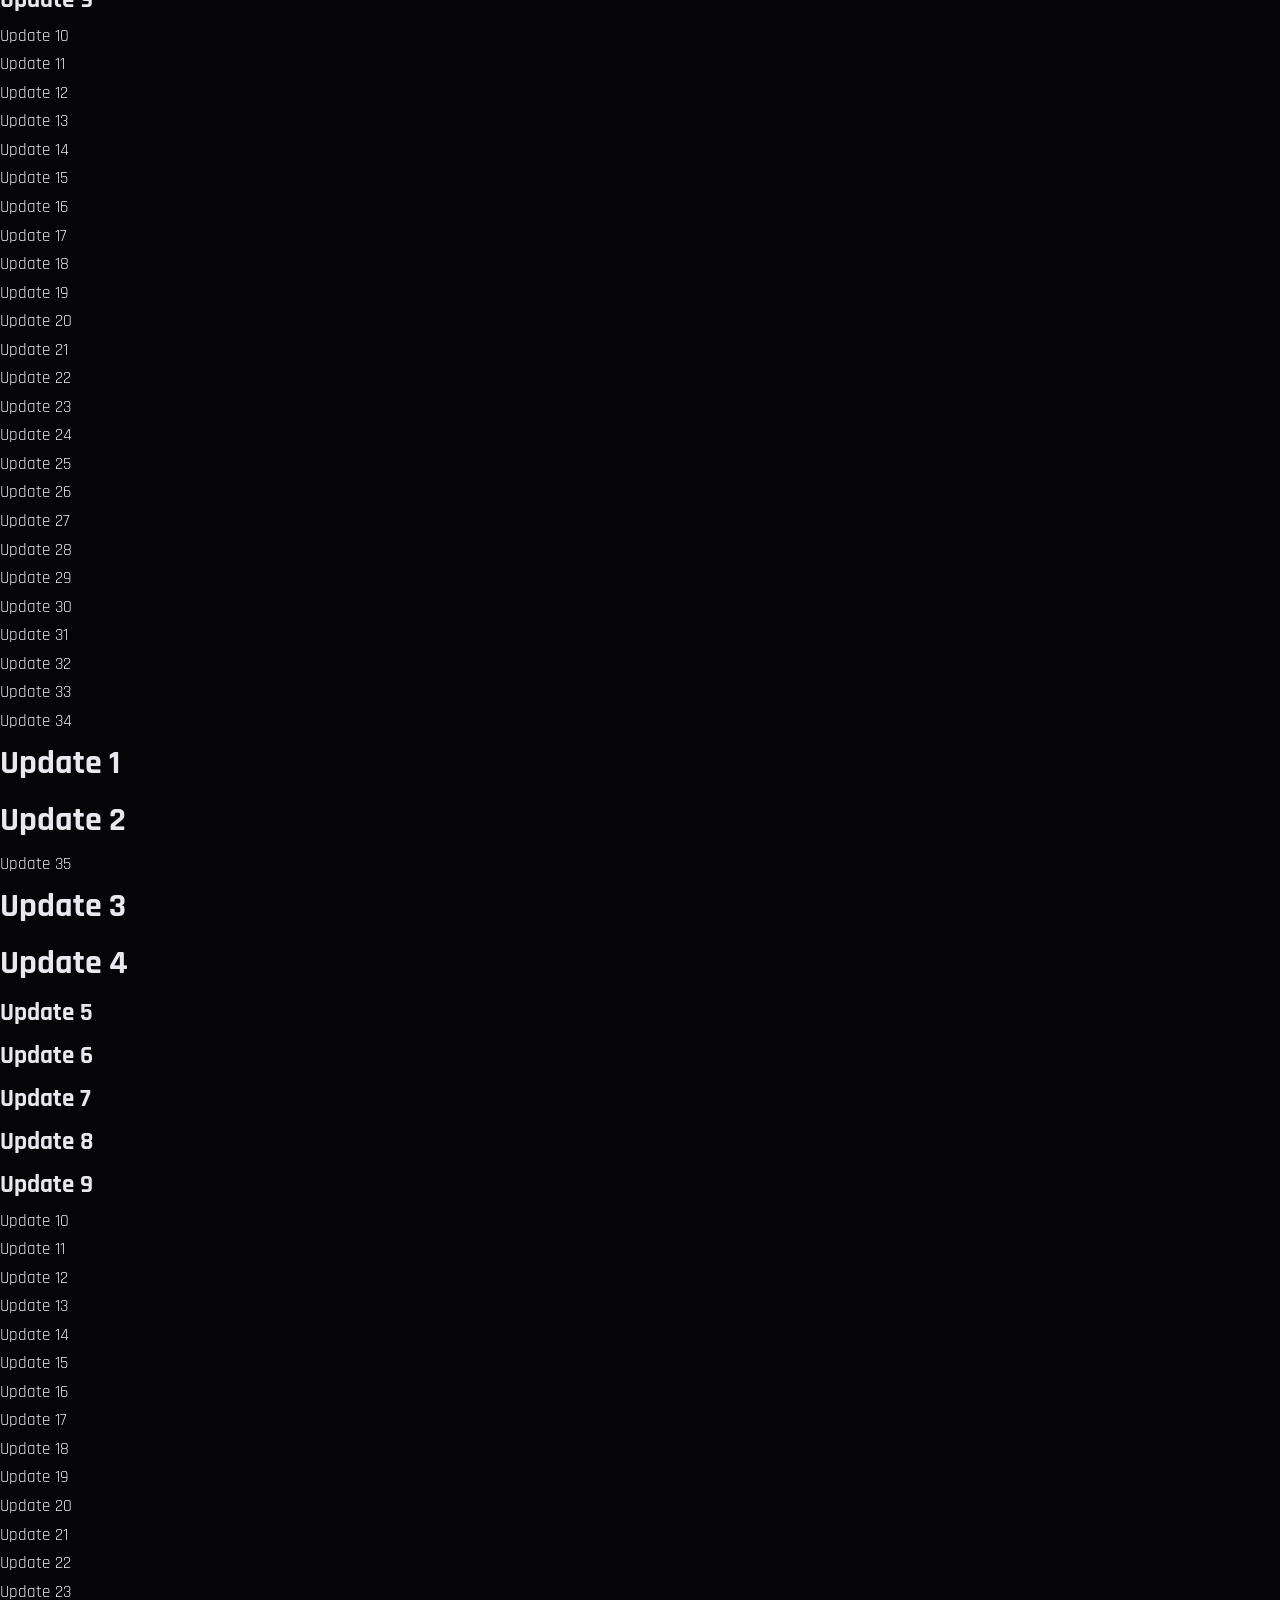
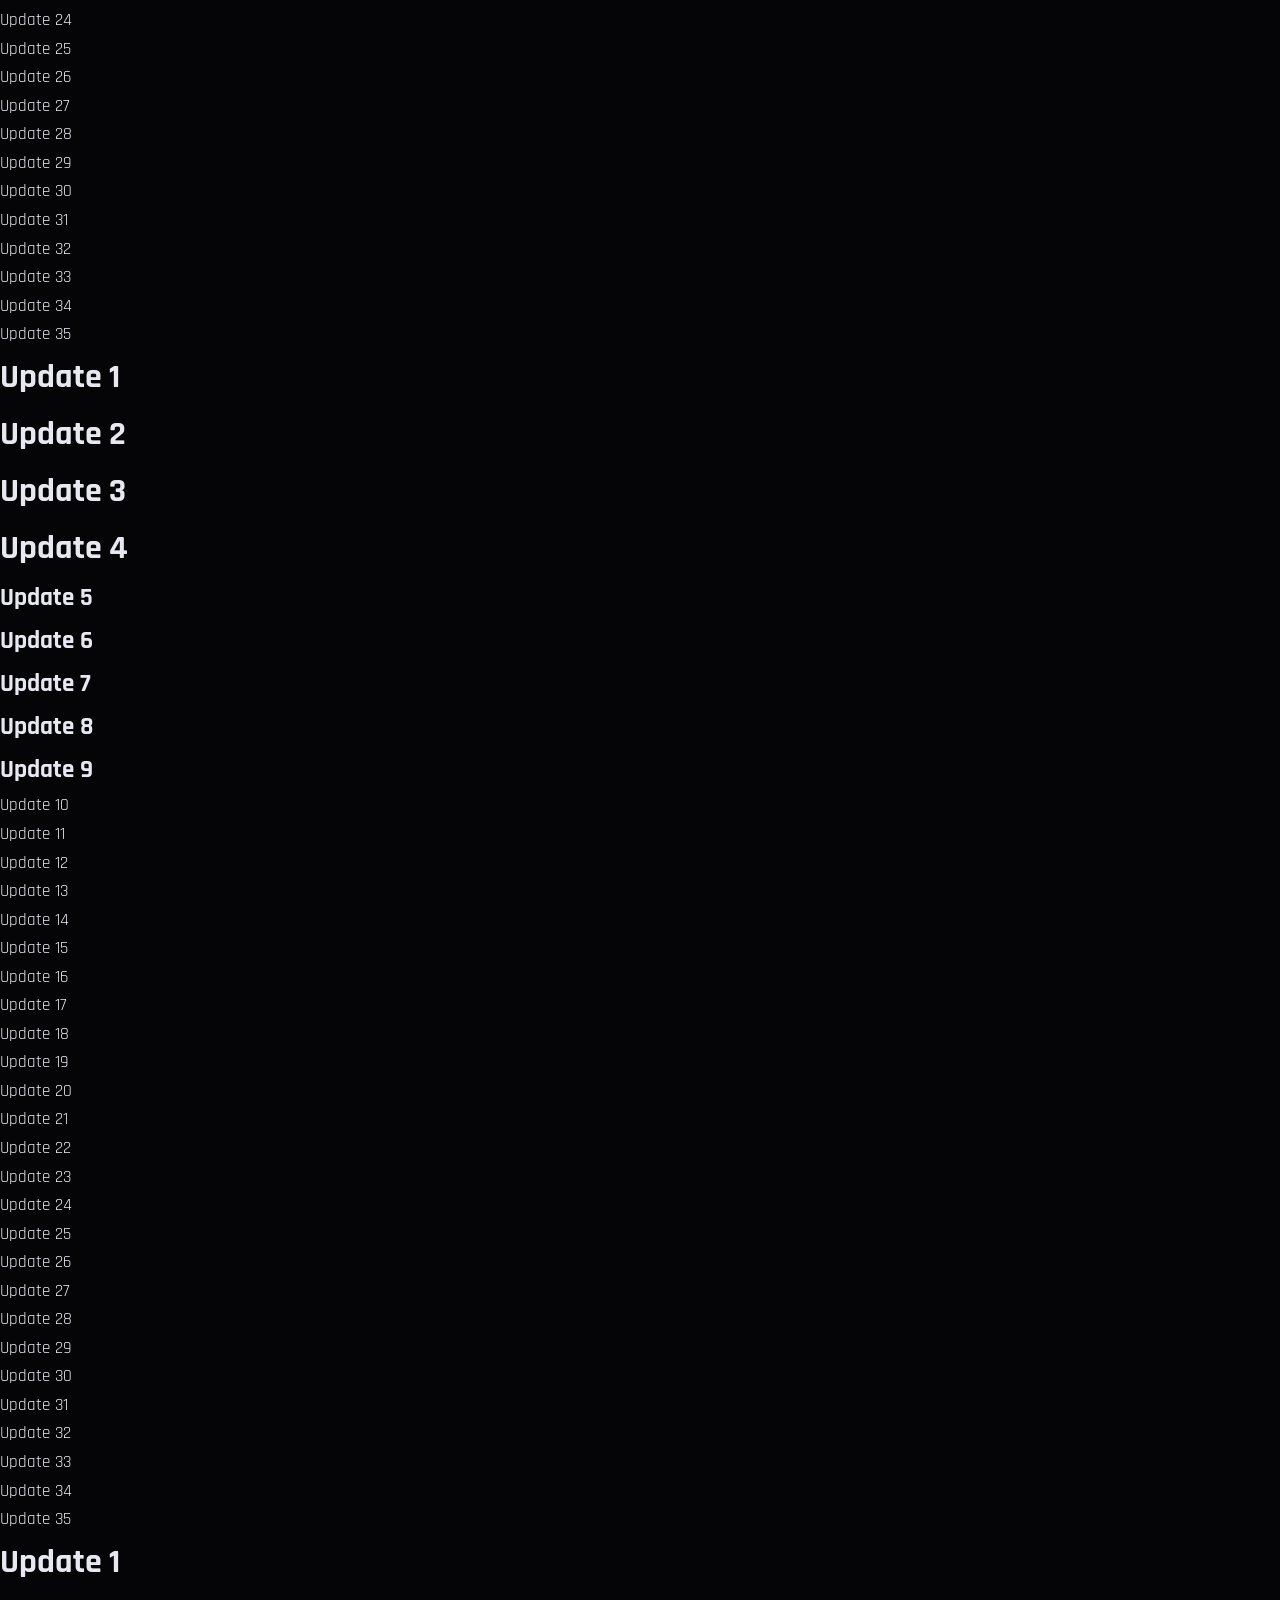
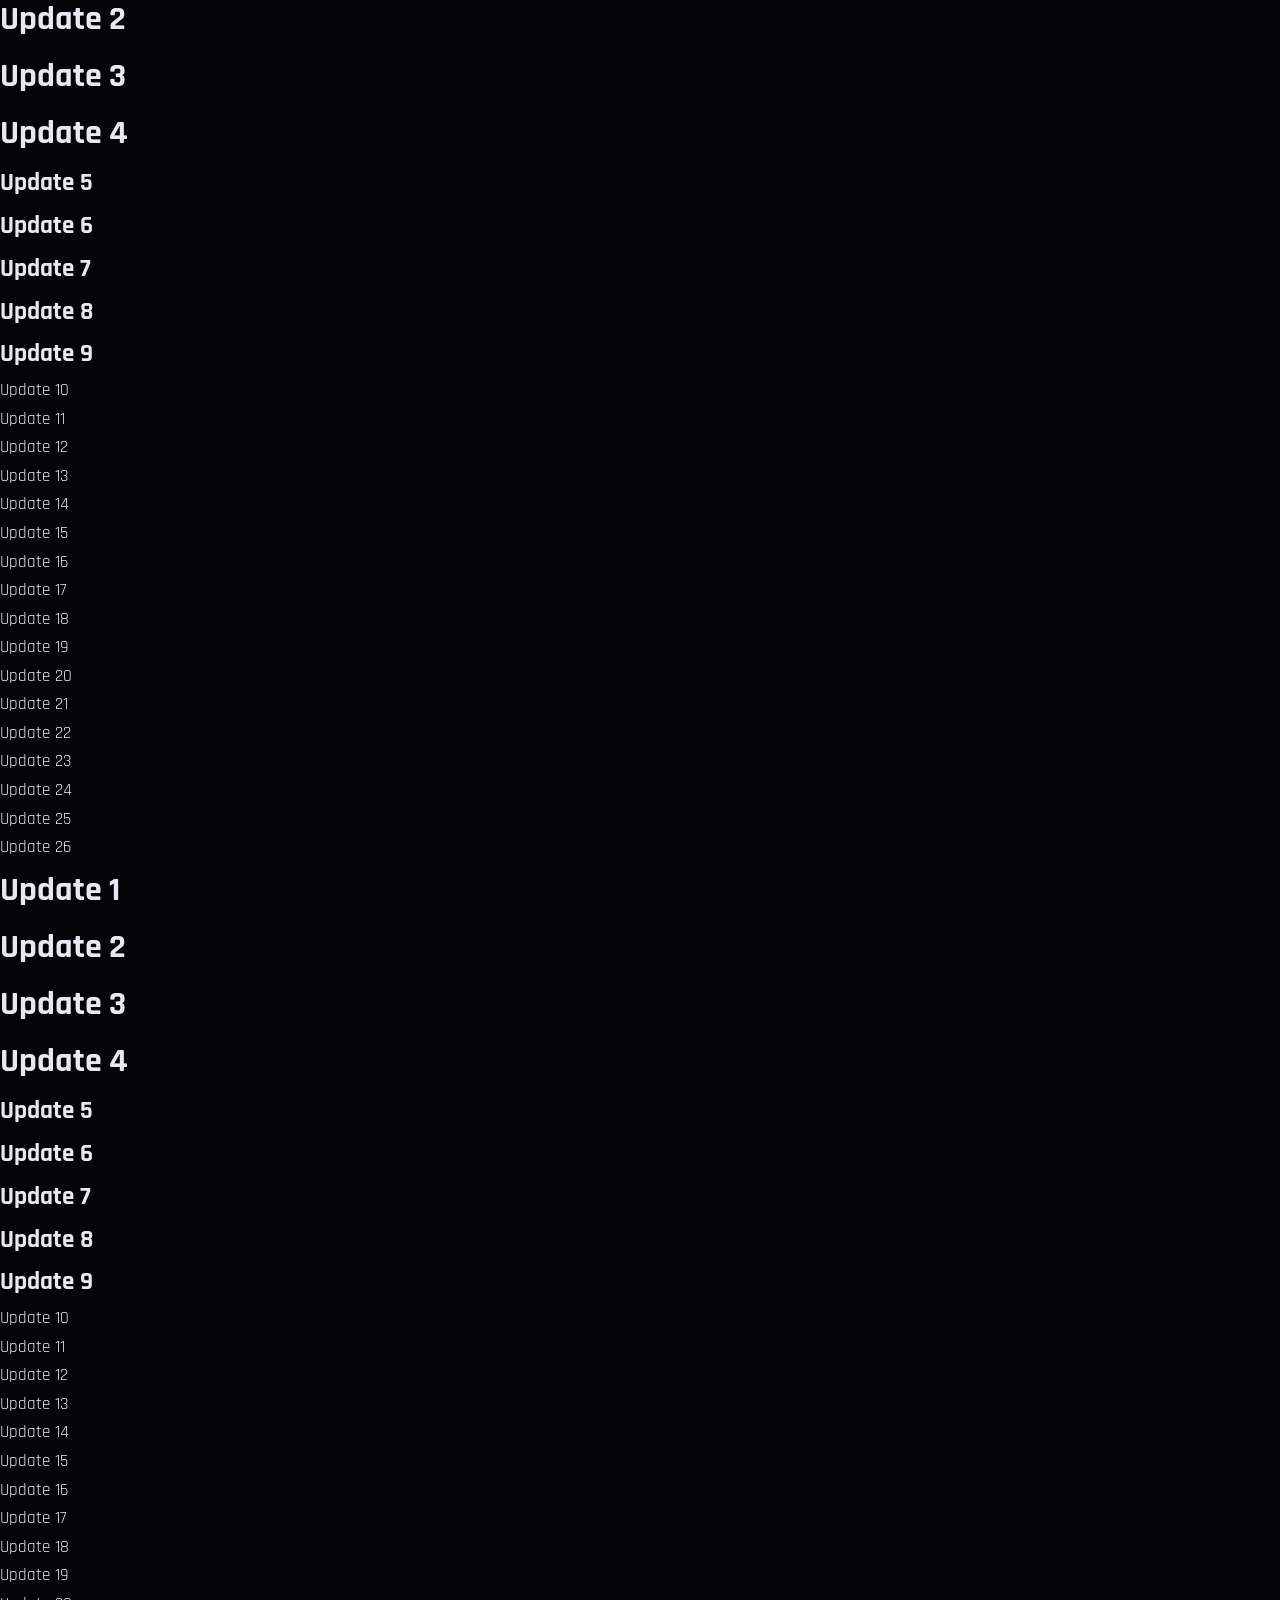
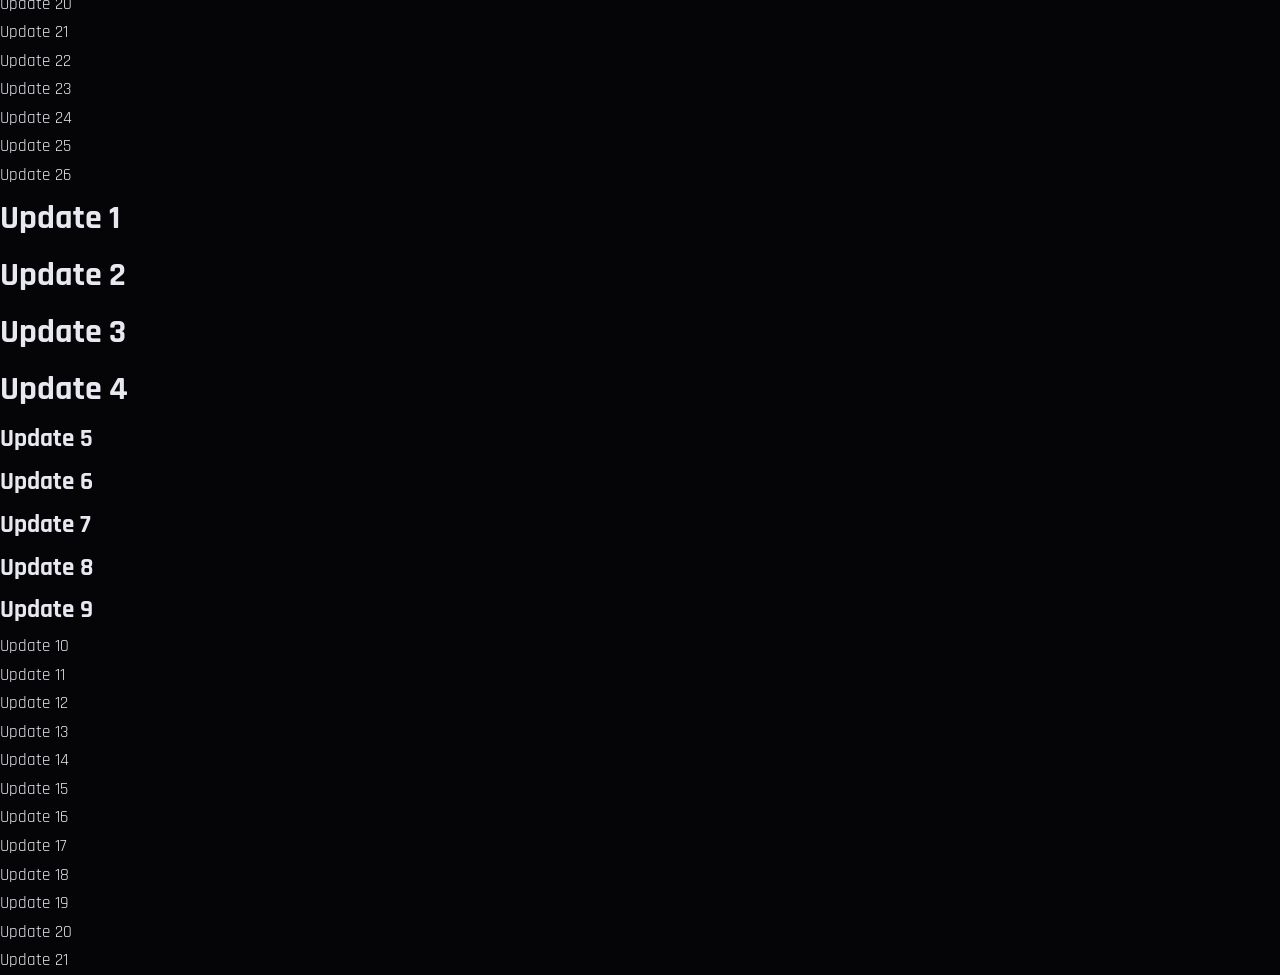
==== commit 2d9a7c6e: "update 21" ====
--- a/index.html
+++ b/index.html
@@ -779,3 +779,4 @@
 <p>Update 18</p> 
 <p>Update 19</p> 
 <p>Update 20</p> 
+<p>Update 21</p> 
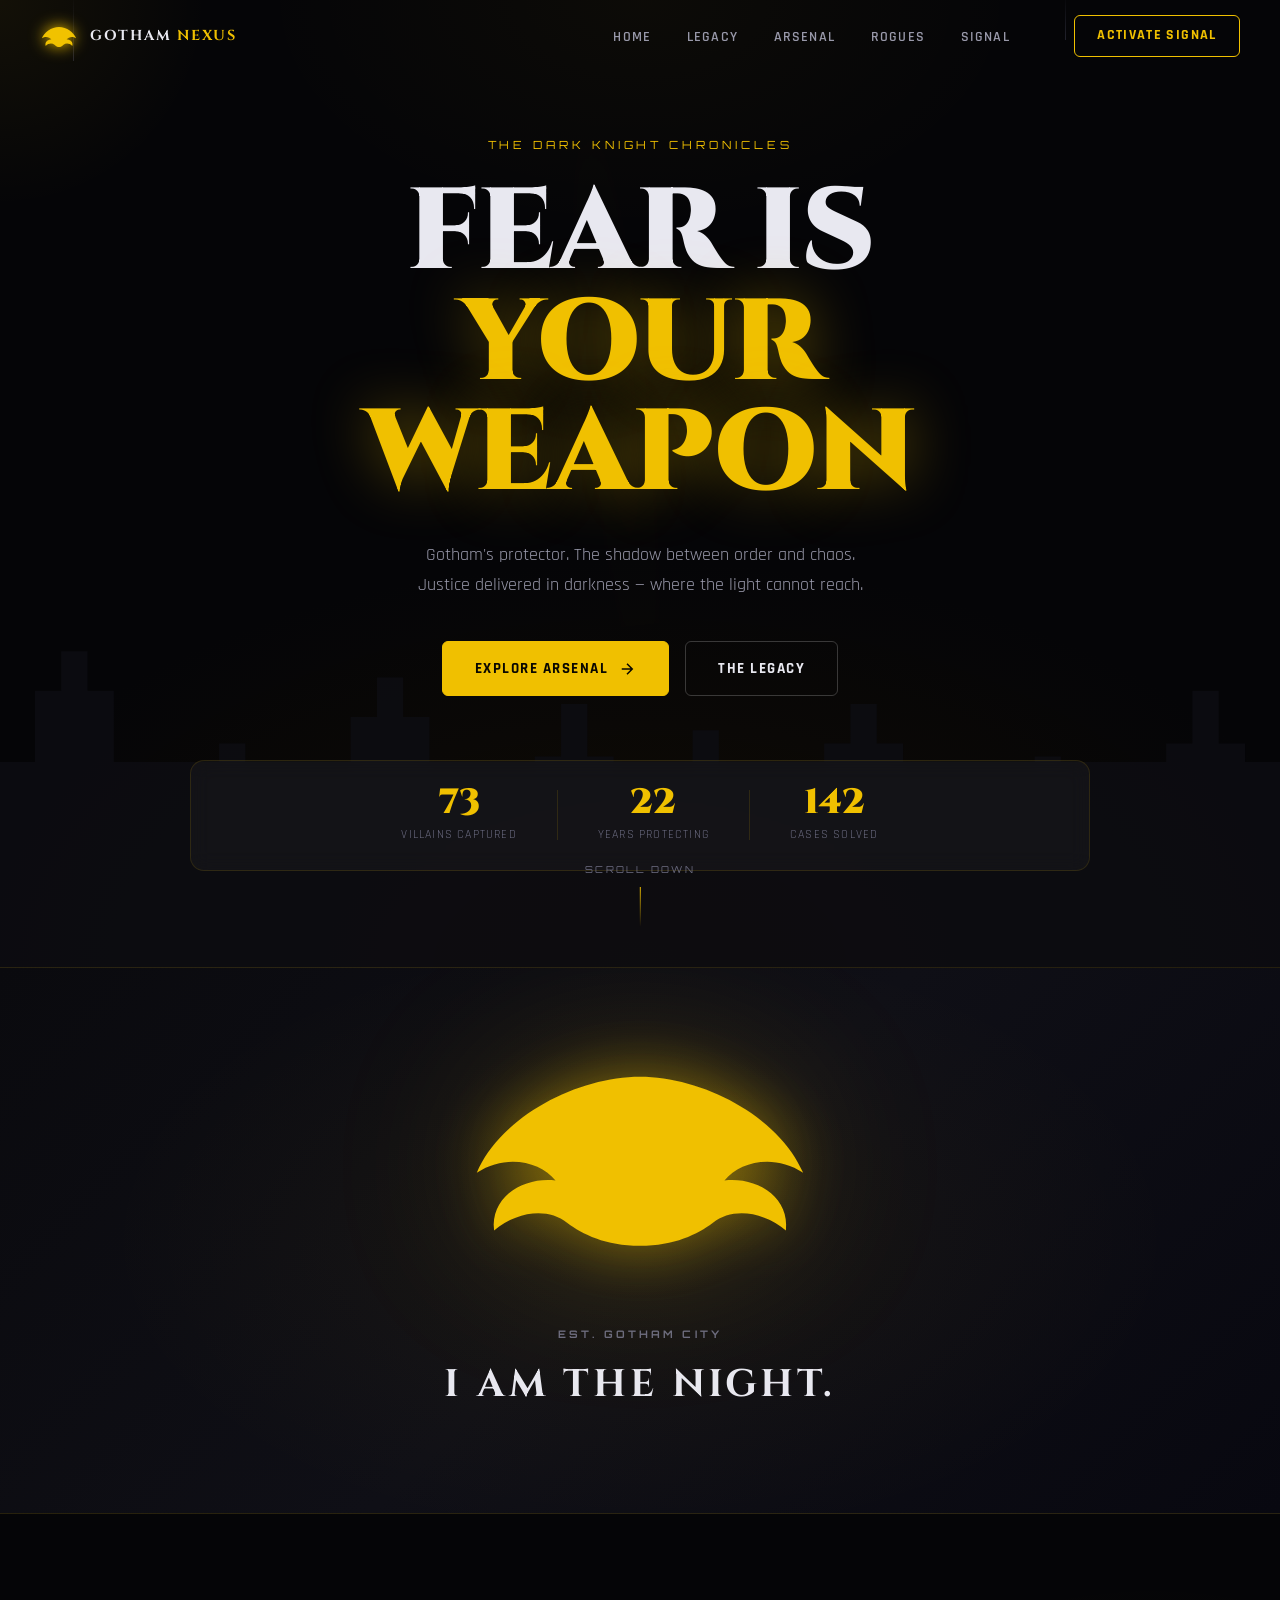
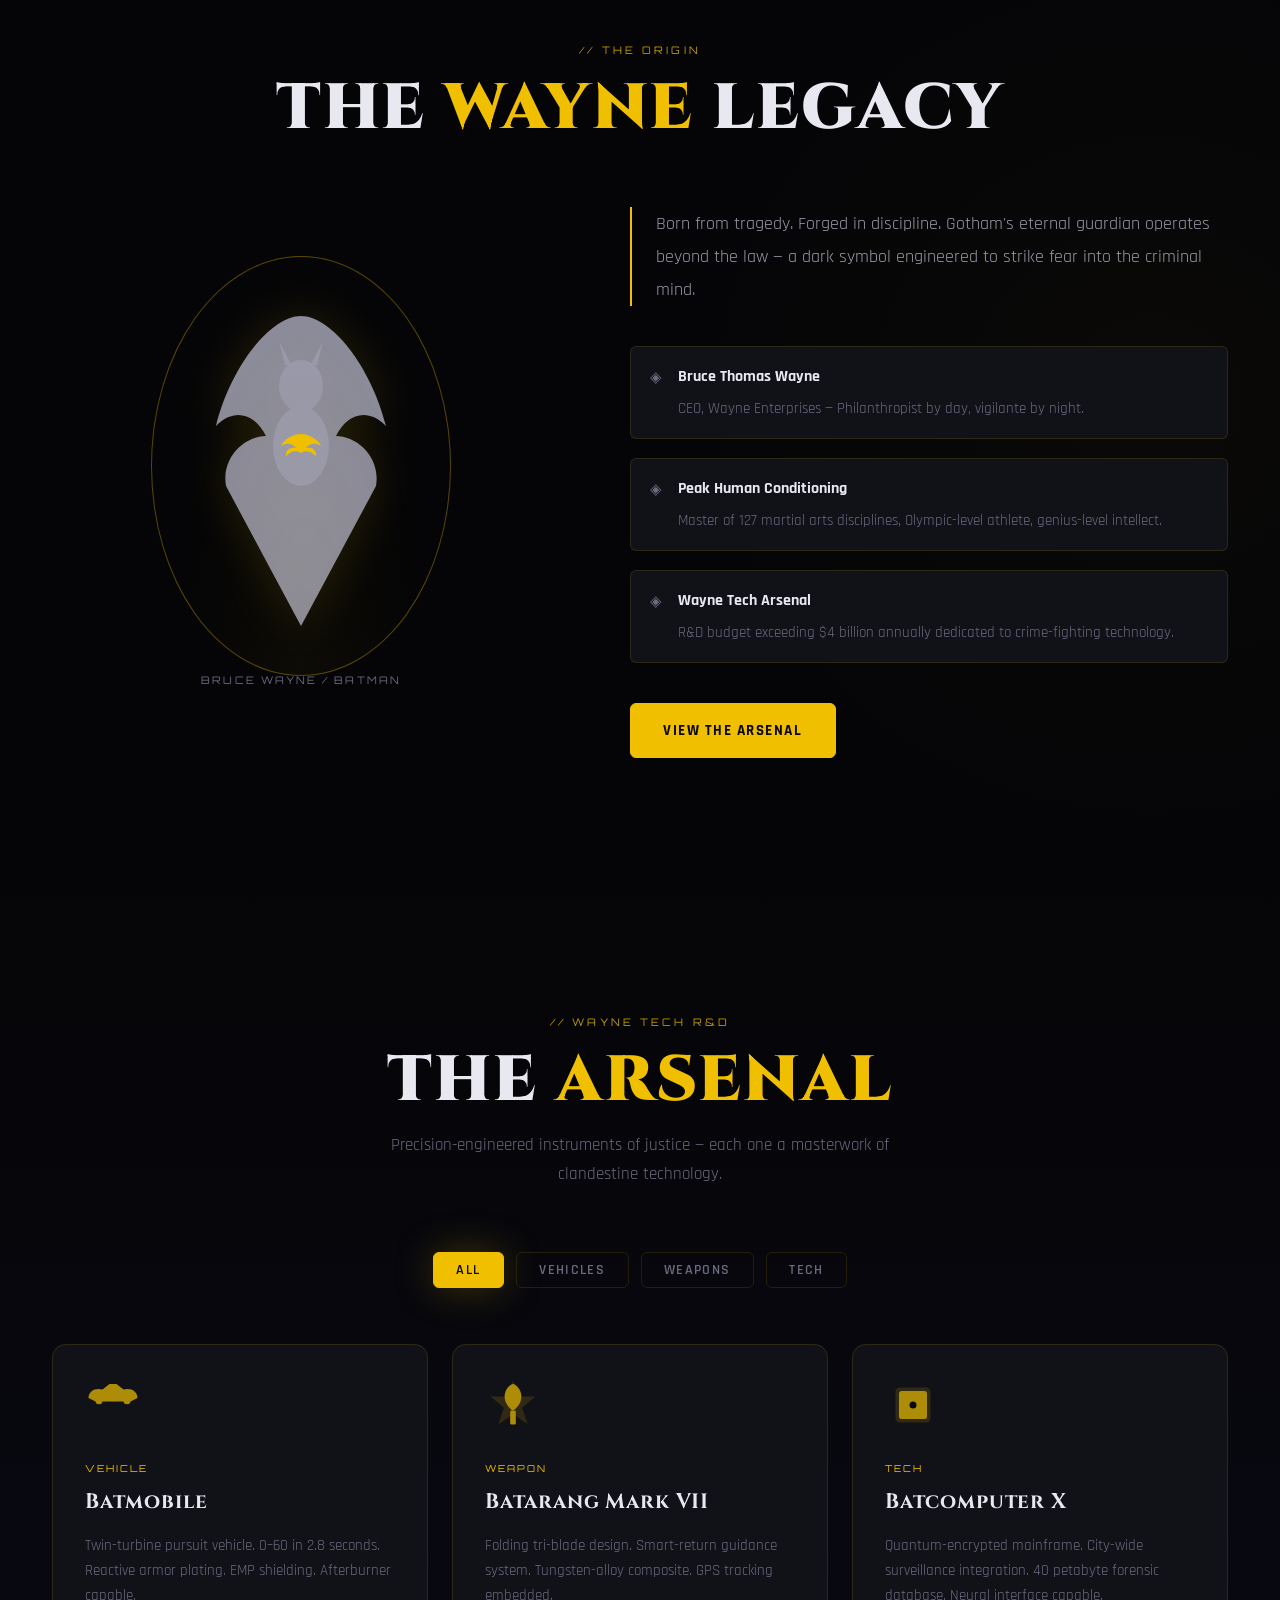
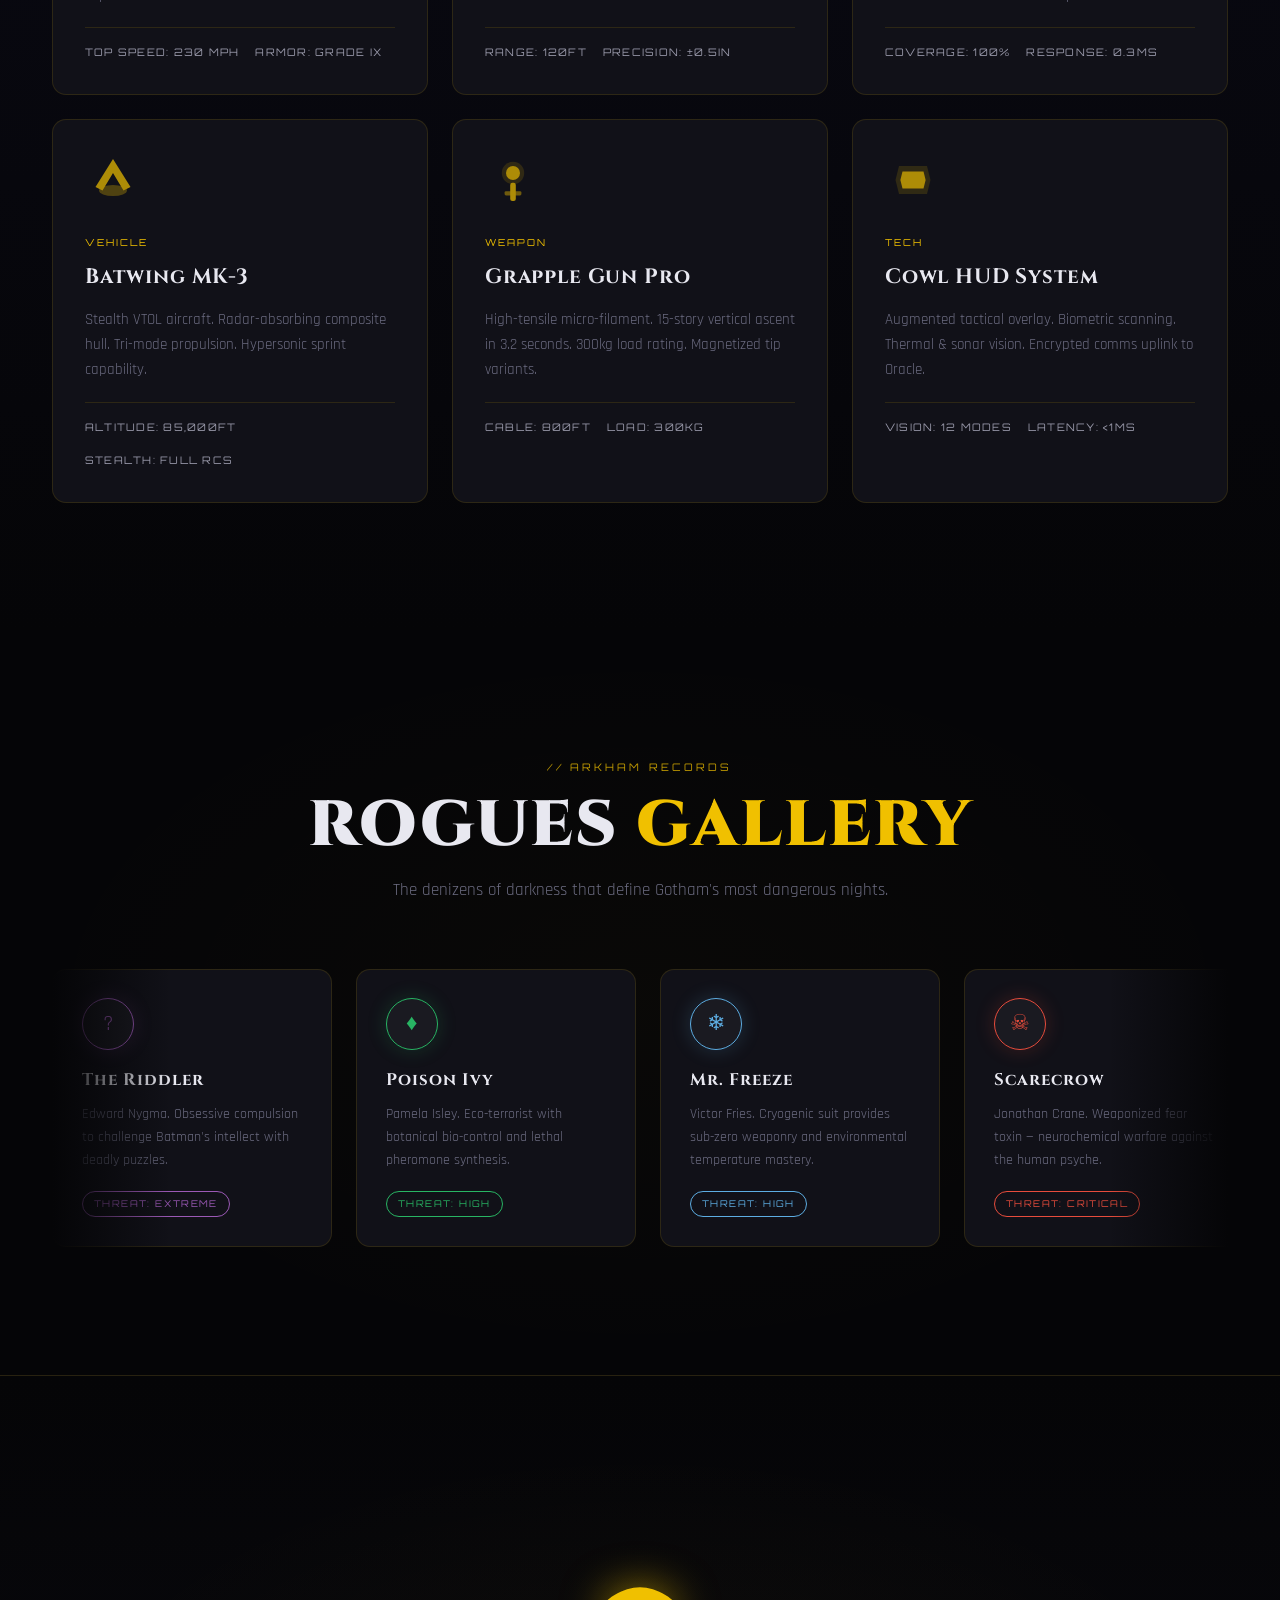
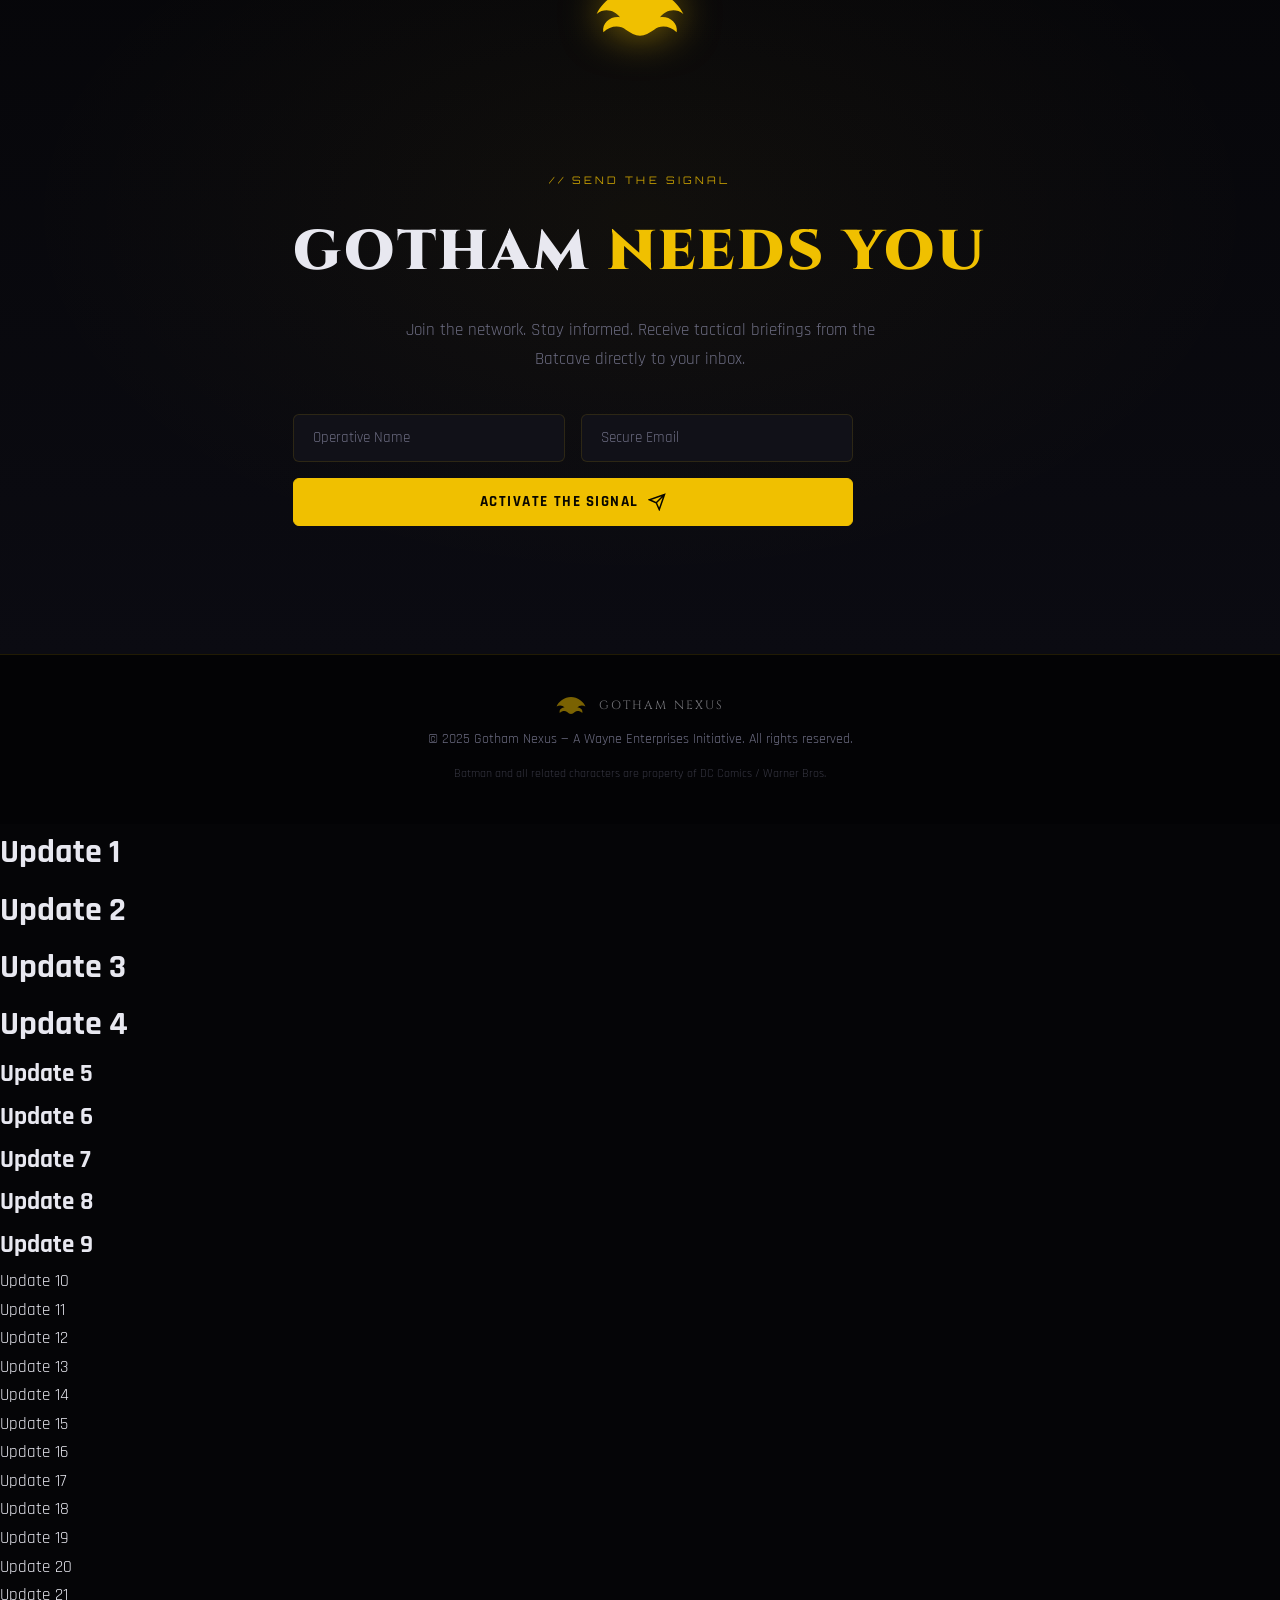
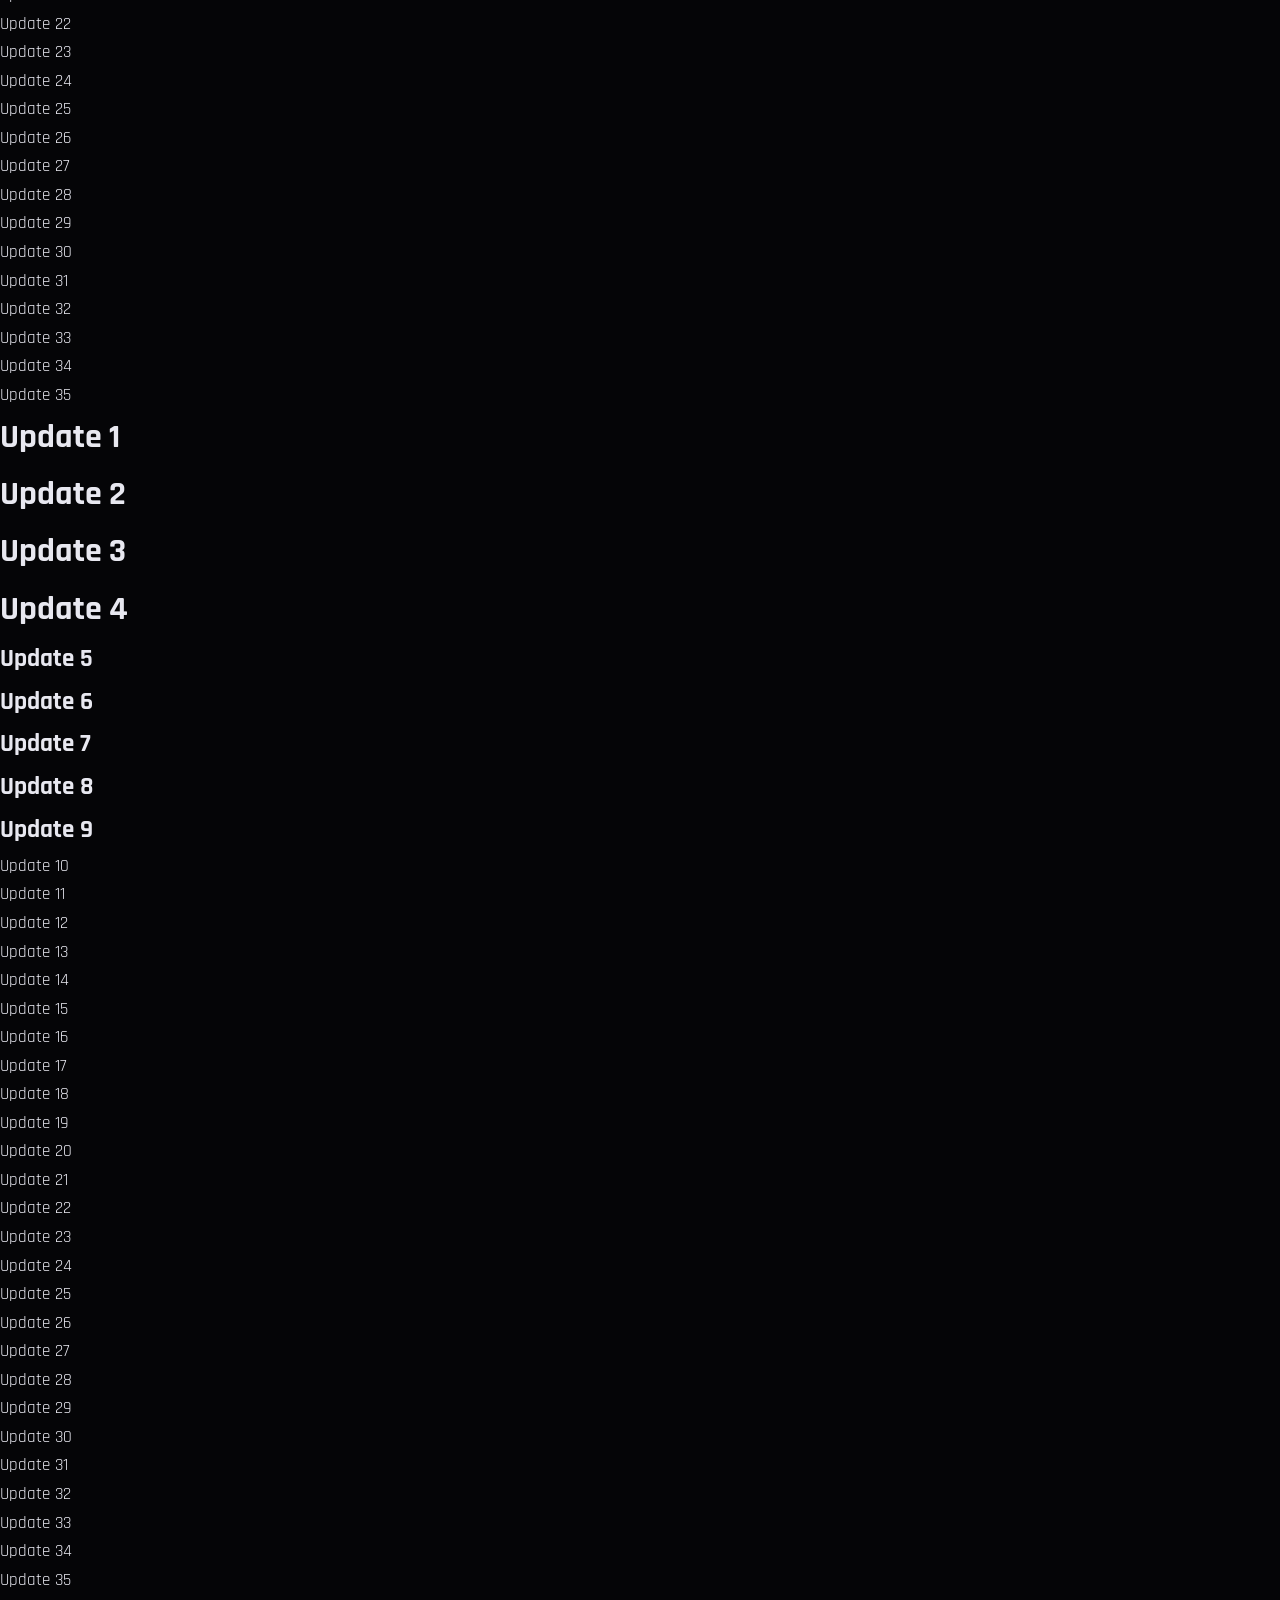
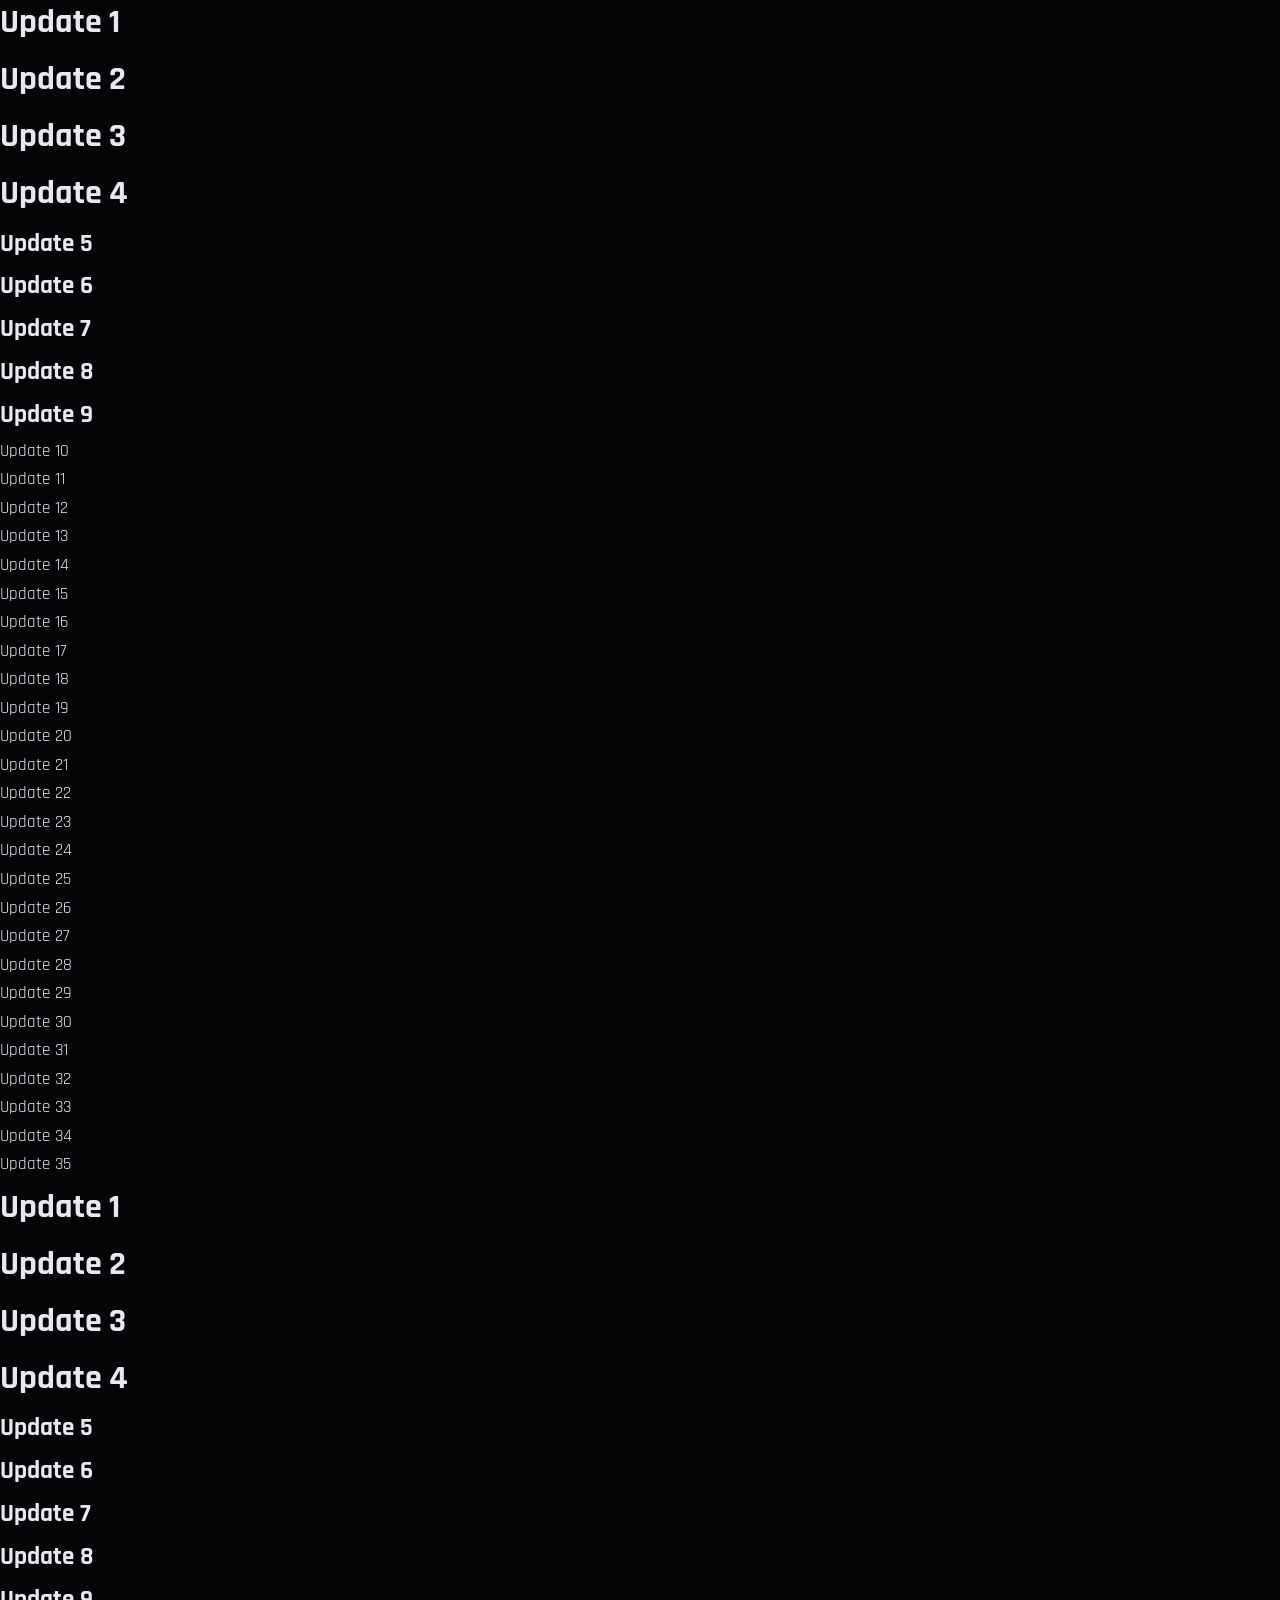
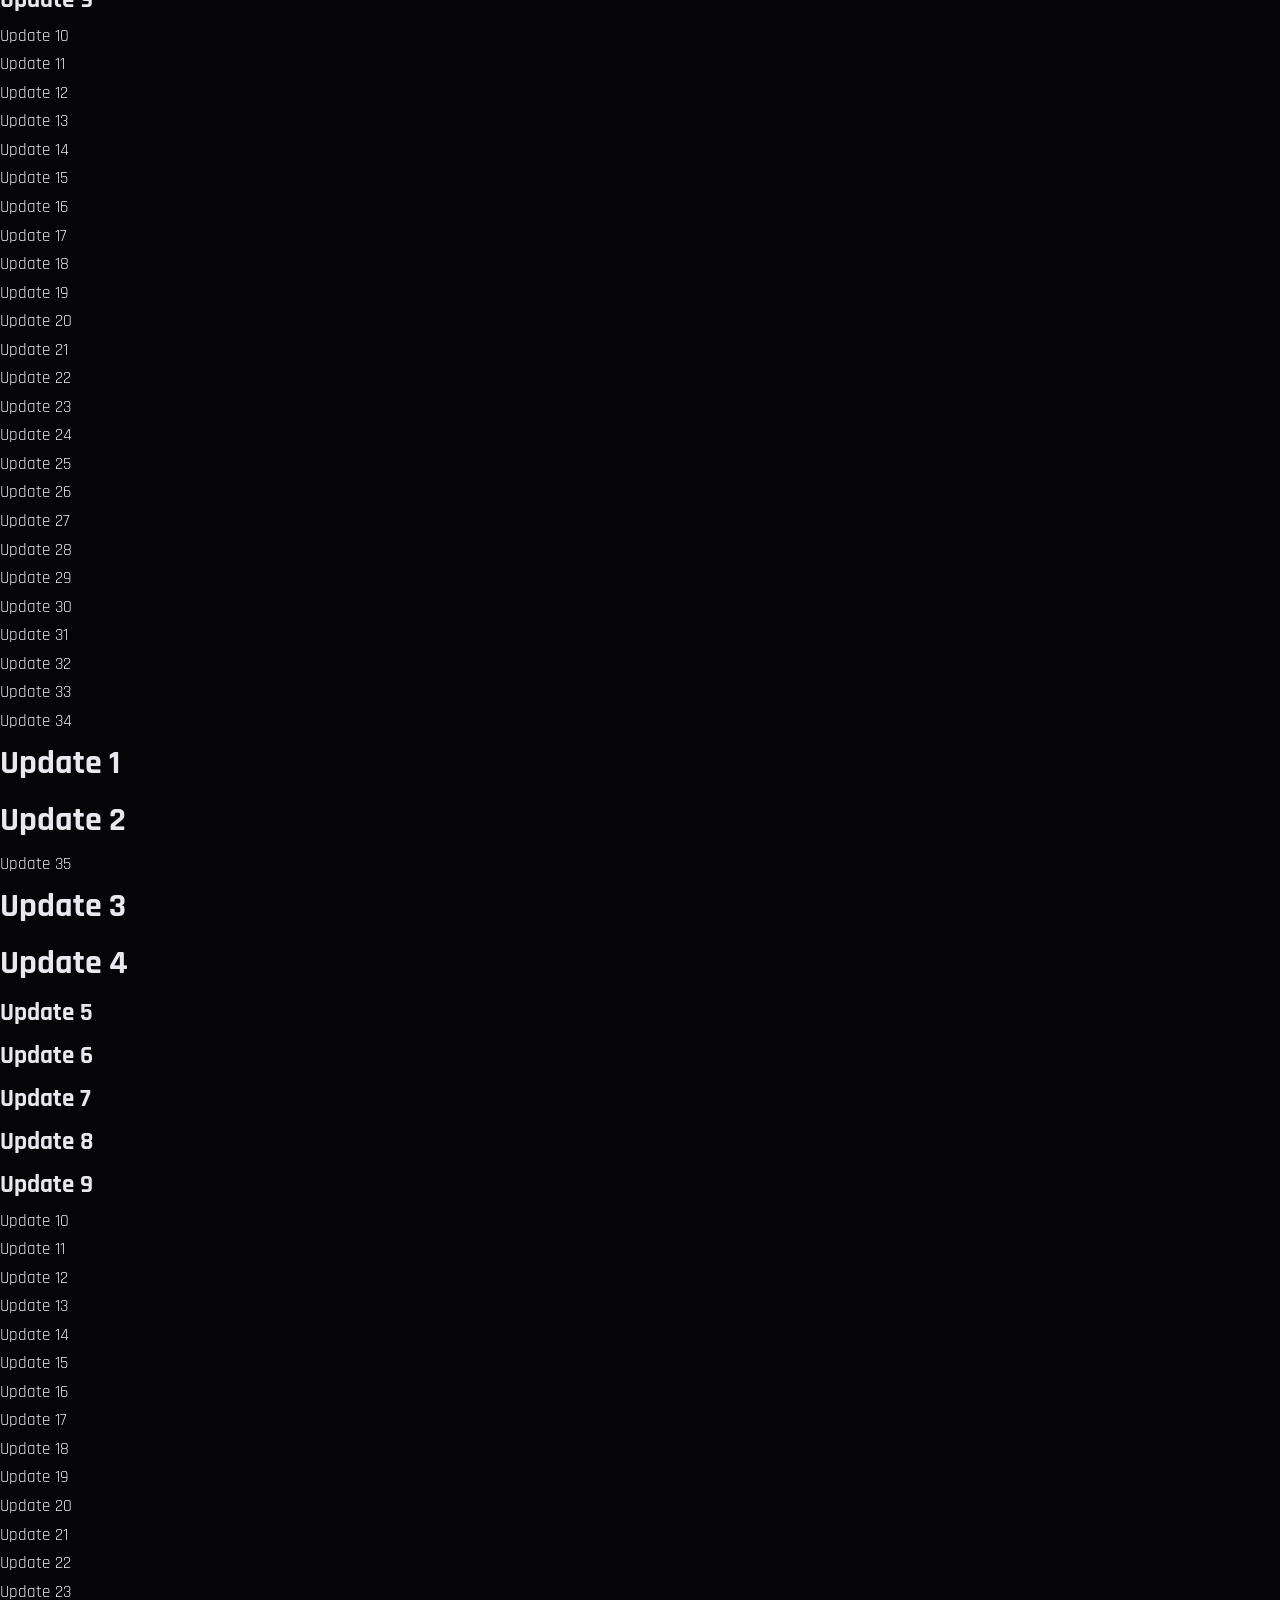
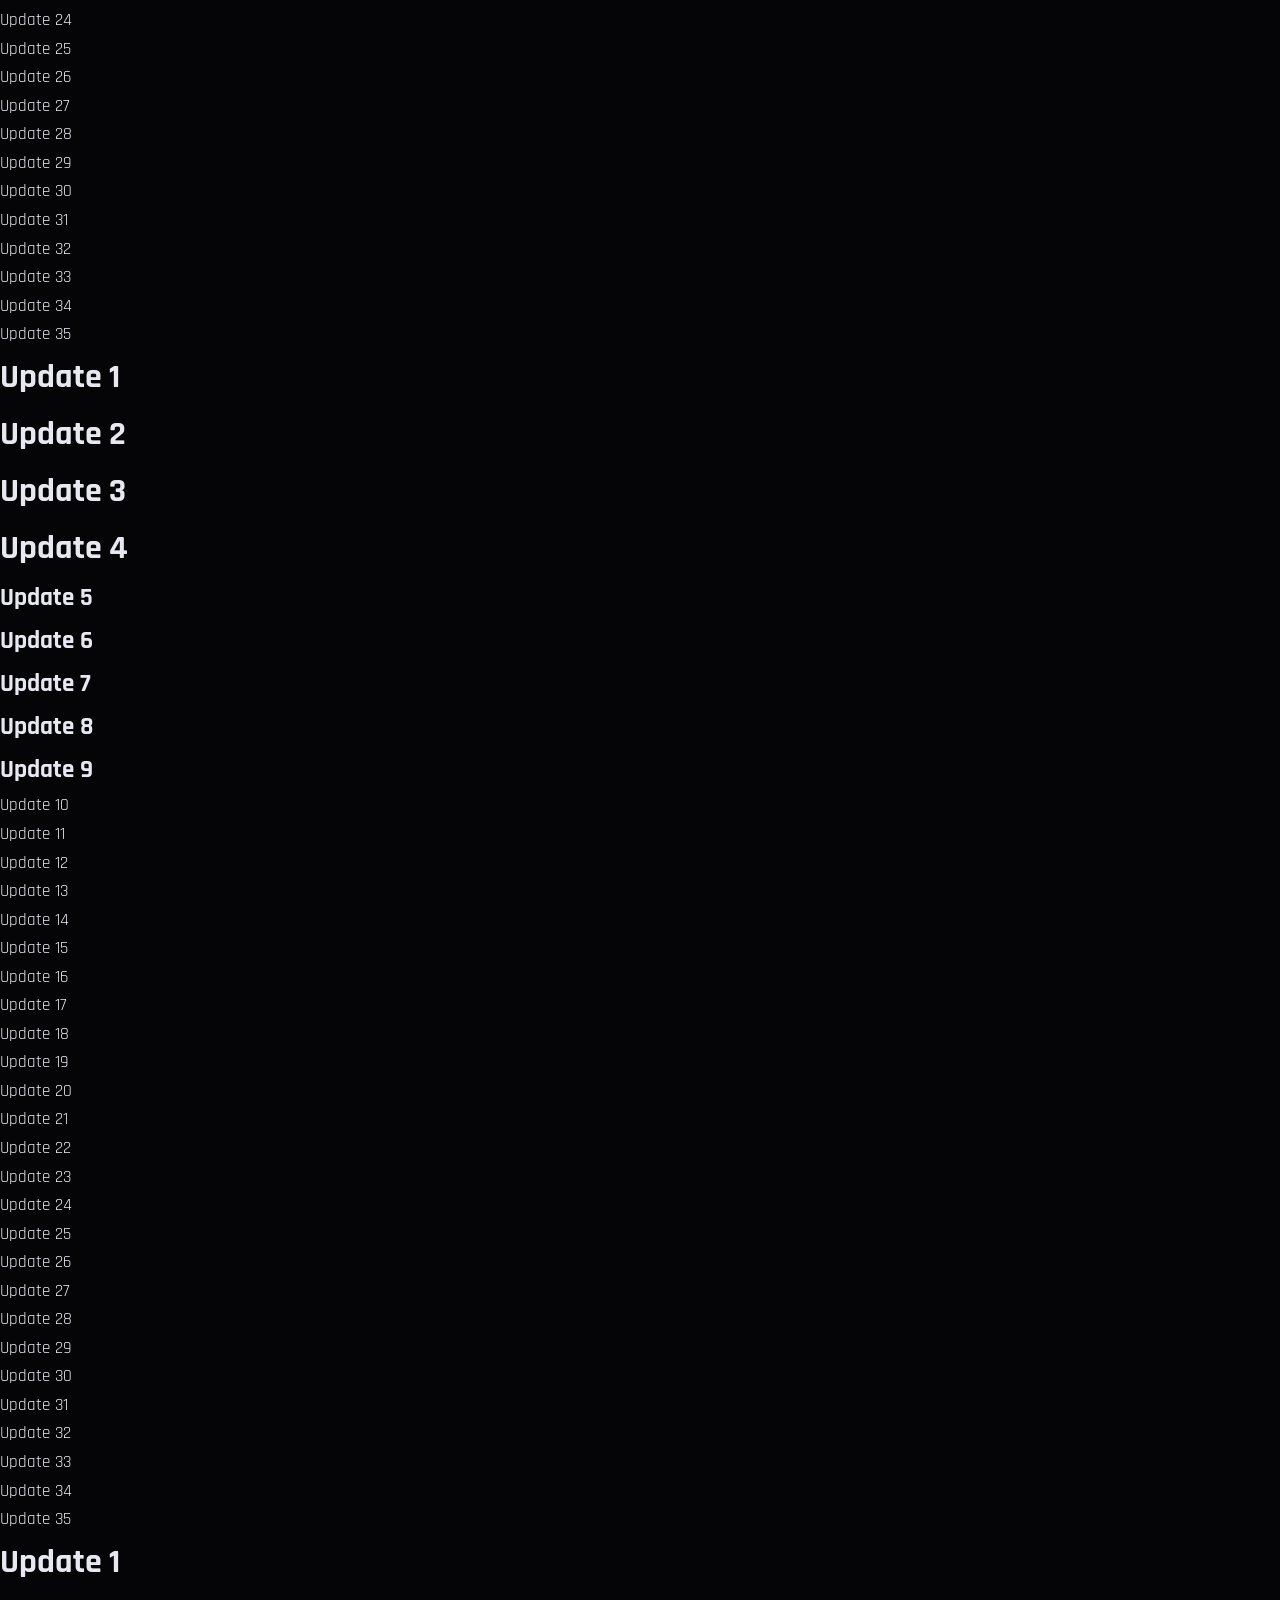
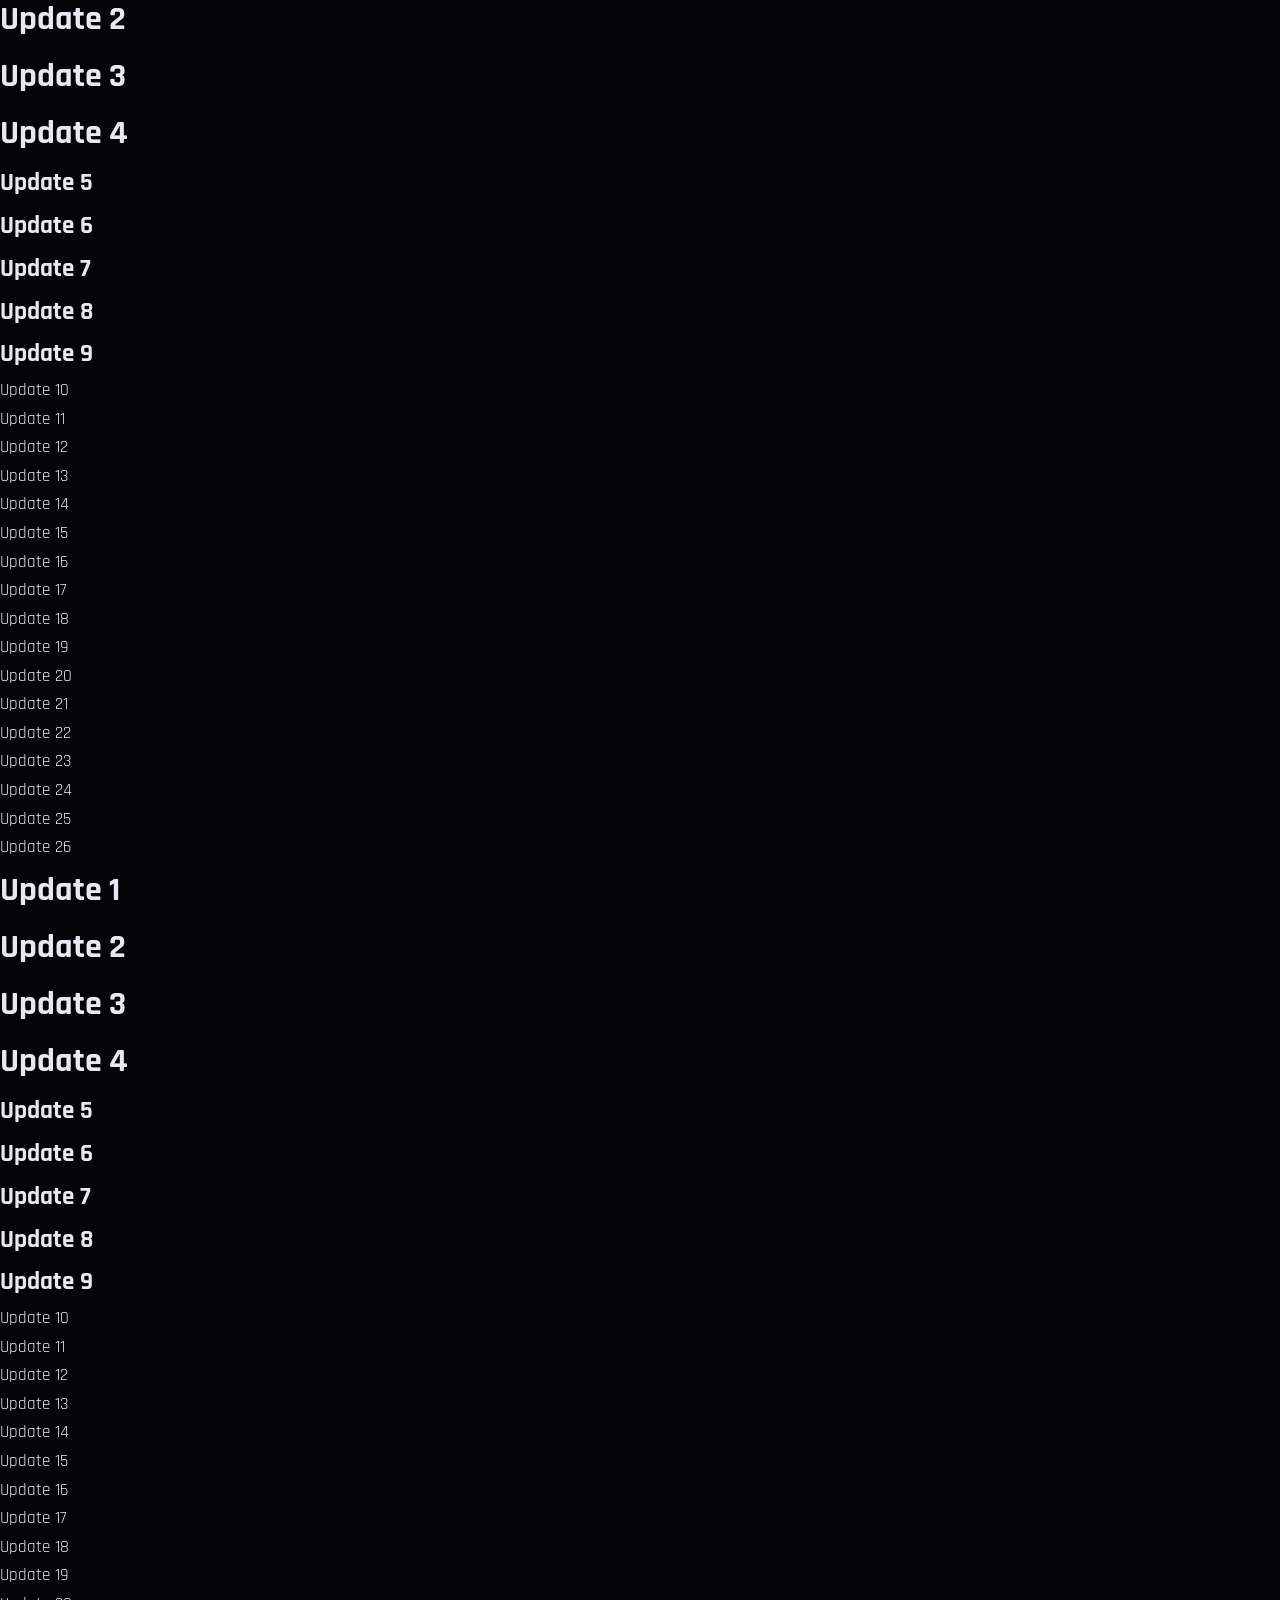
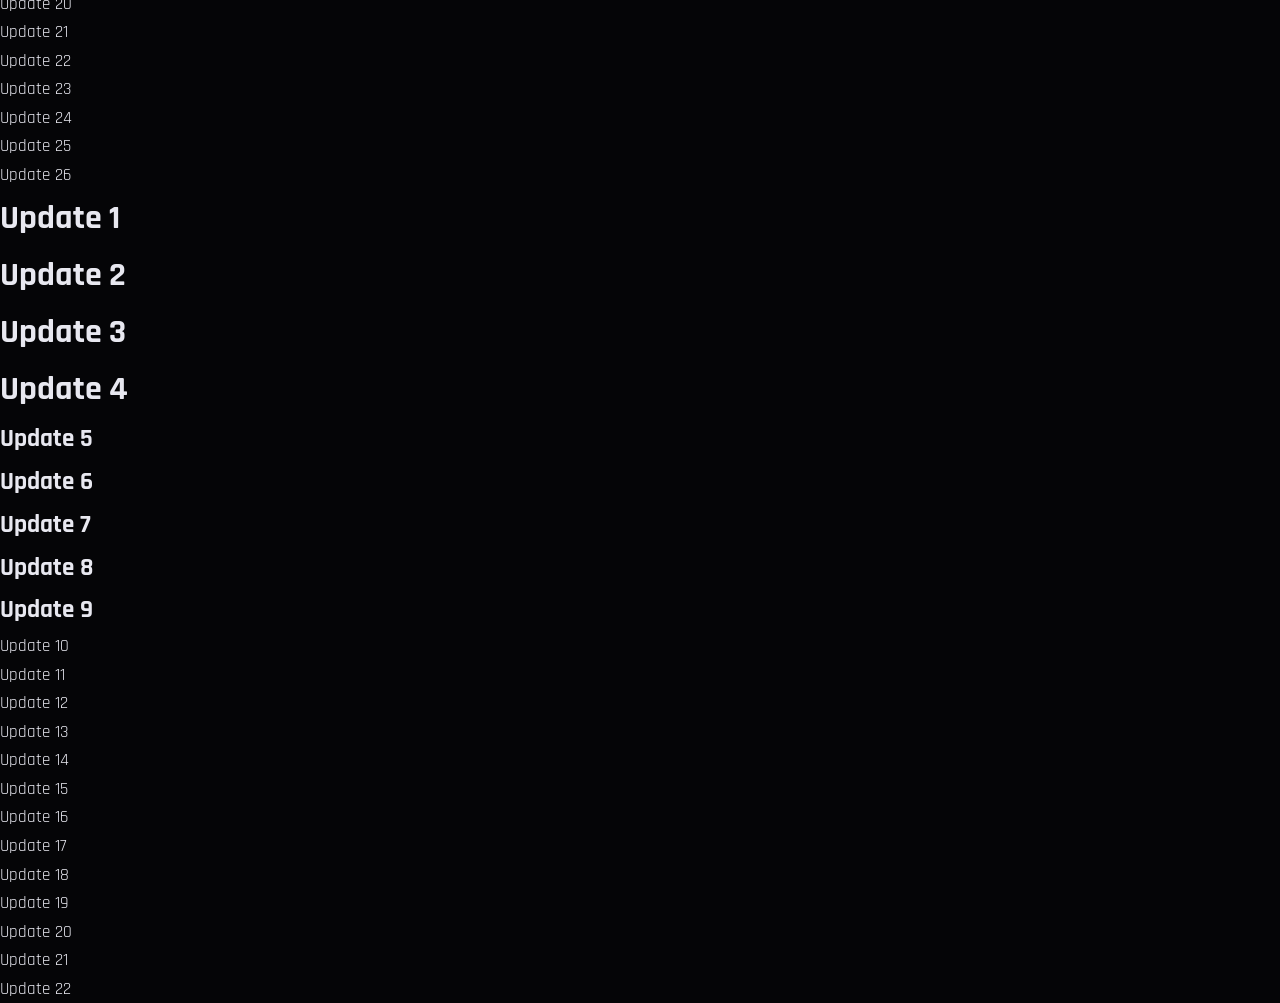
==== commit e08ac8f5: "update 22" ====
--- a/index.html
+++ b/index.html
@@ -780,3 +780,4 @@
 <p>Update 19</p> 
 <p>Update 20</p> 
 <p>Update 21</p> 
+<p>Update 22</p> 
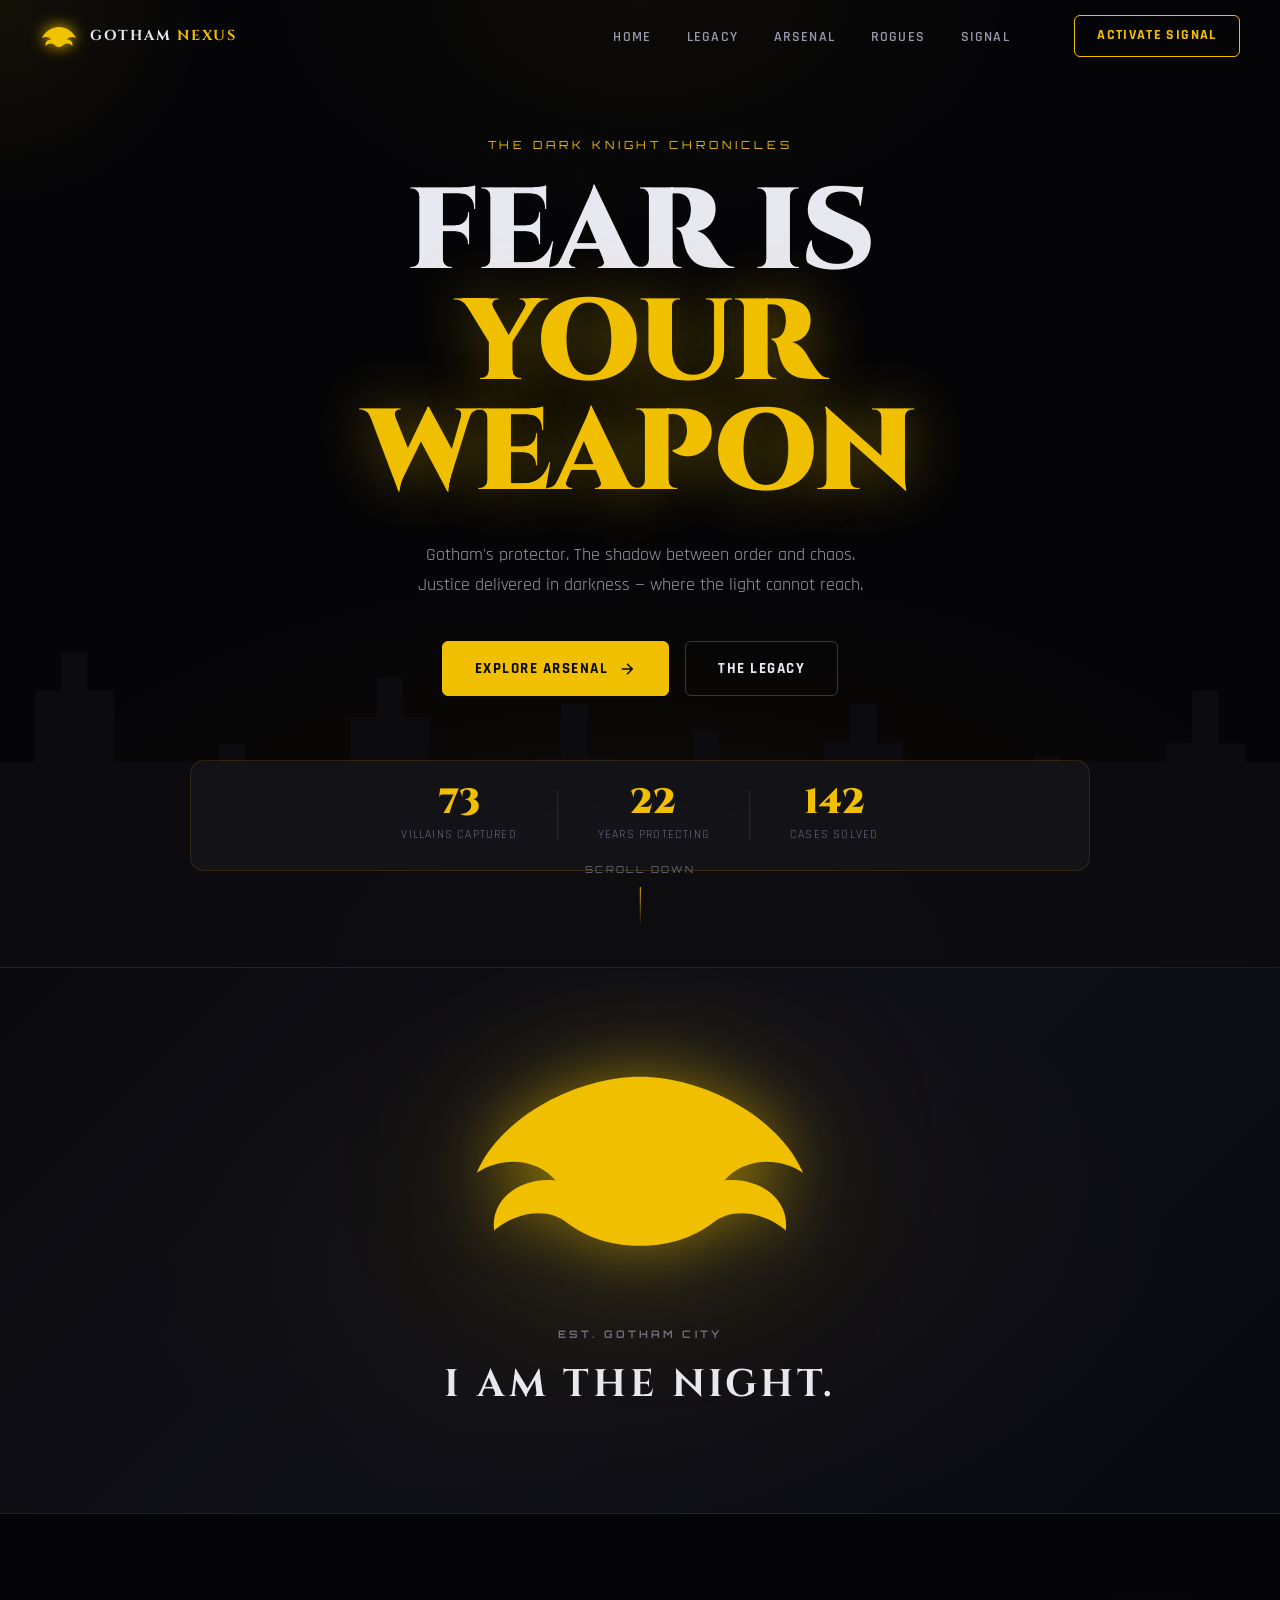
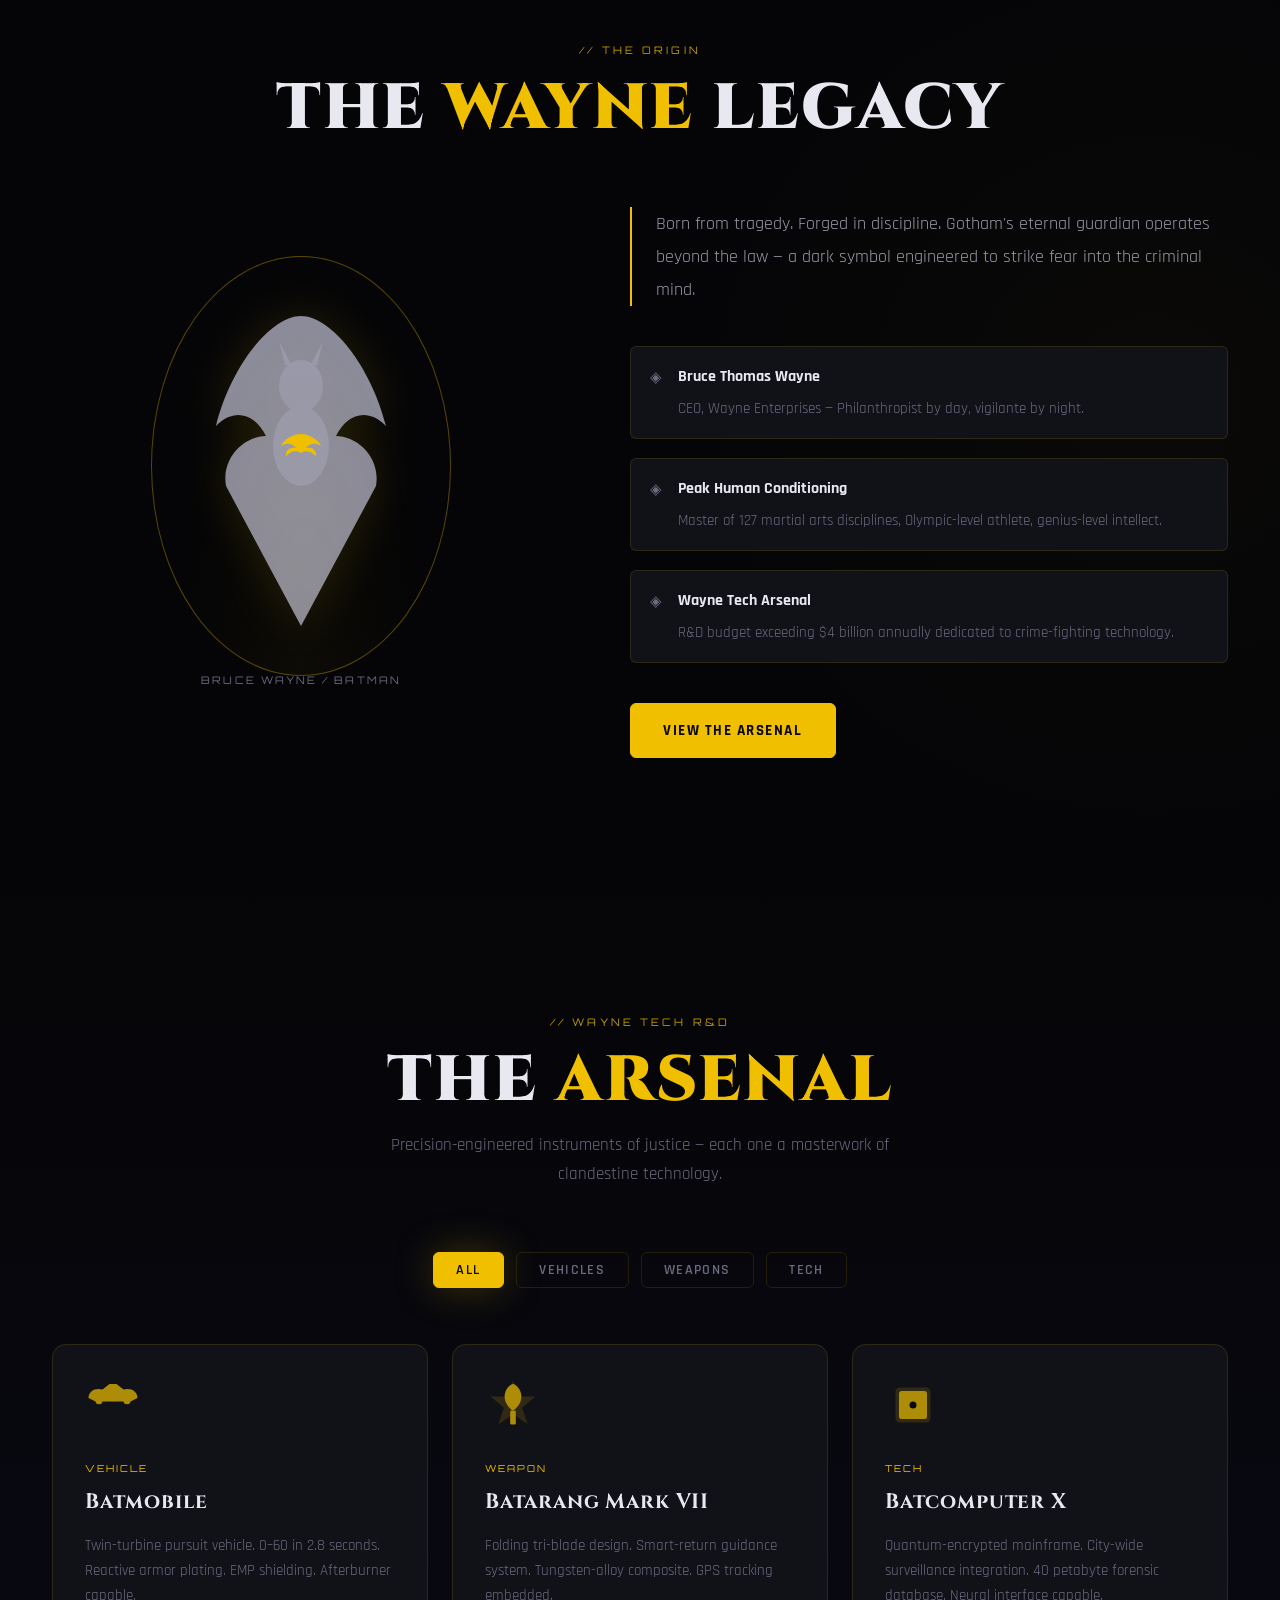
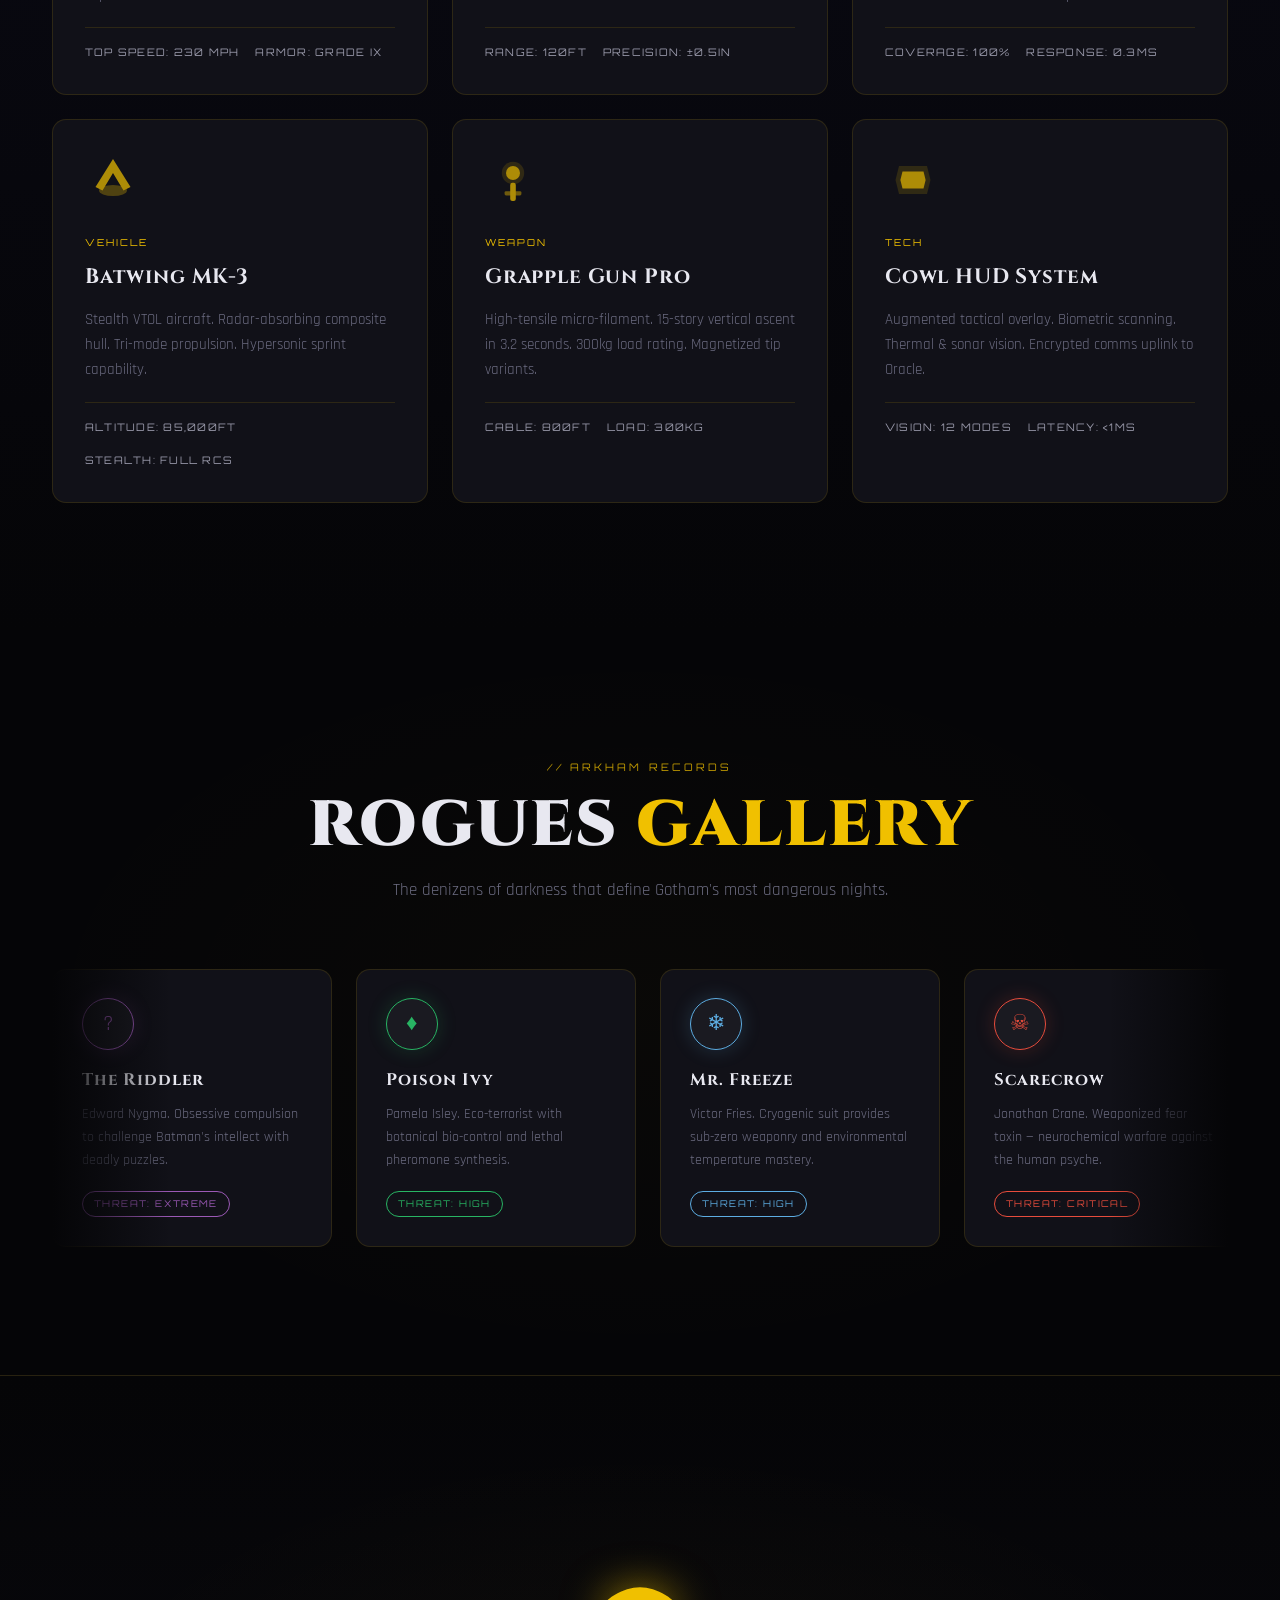
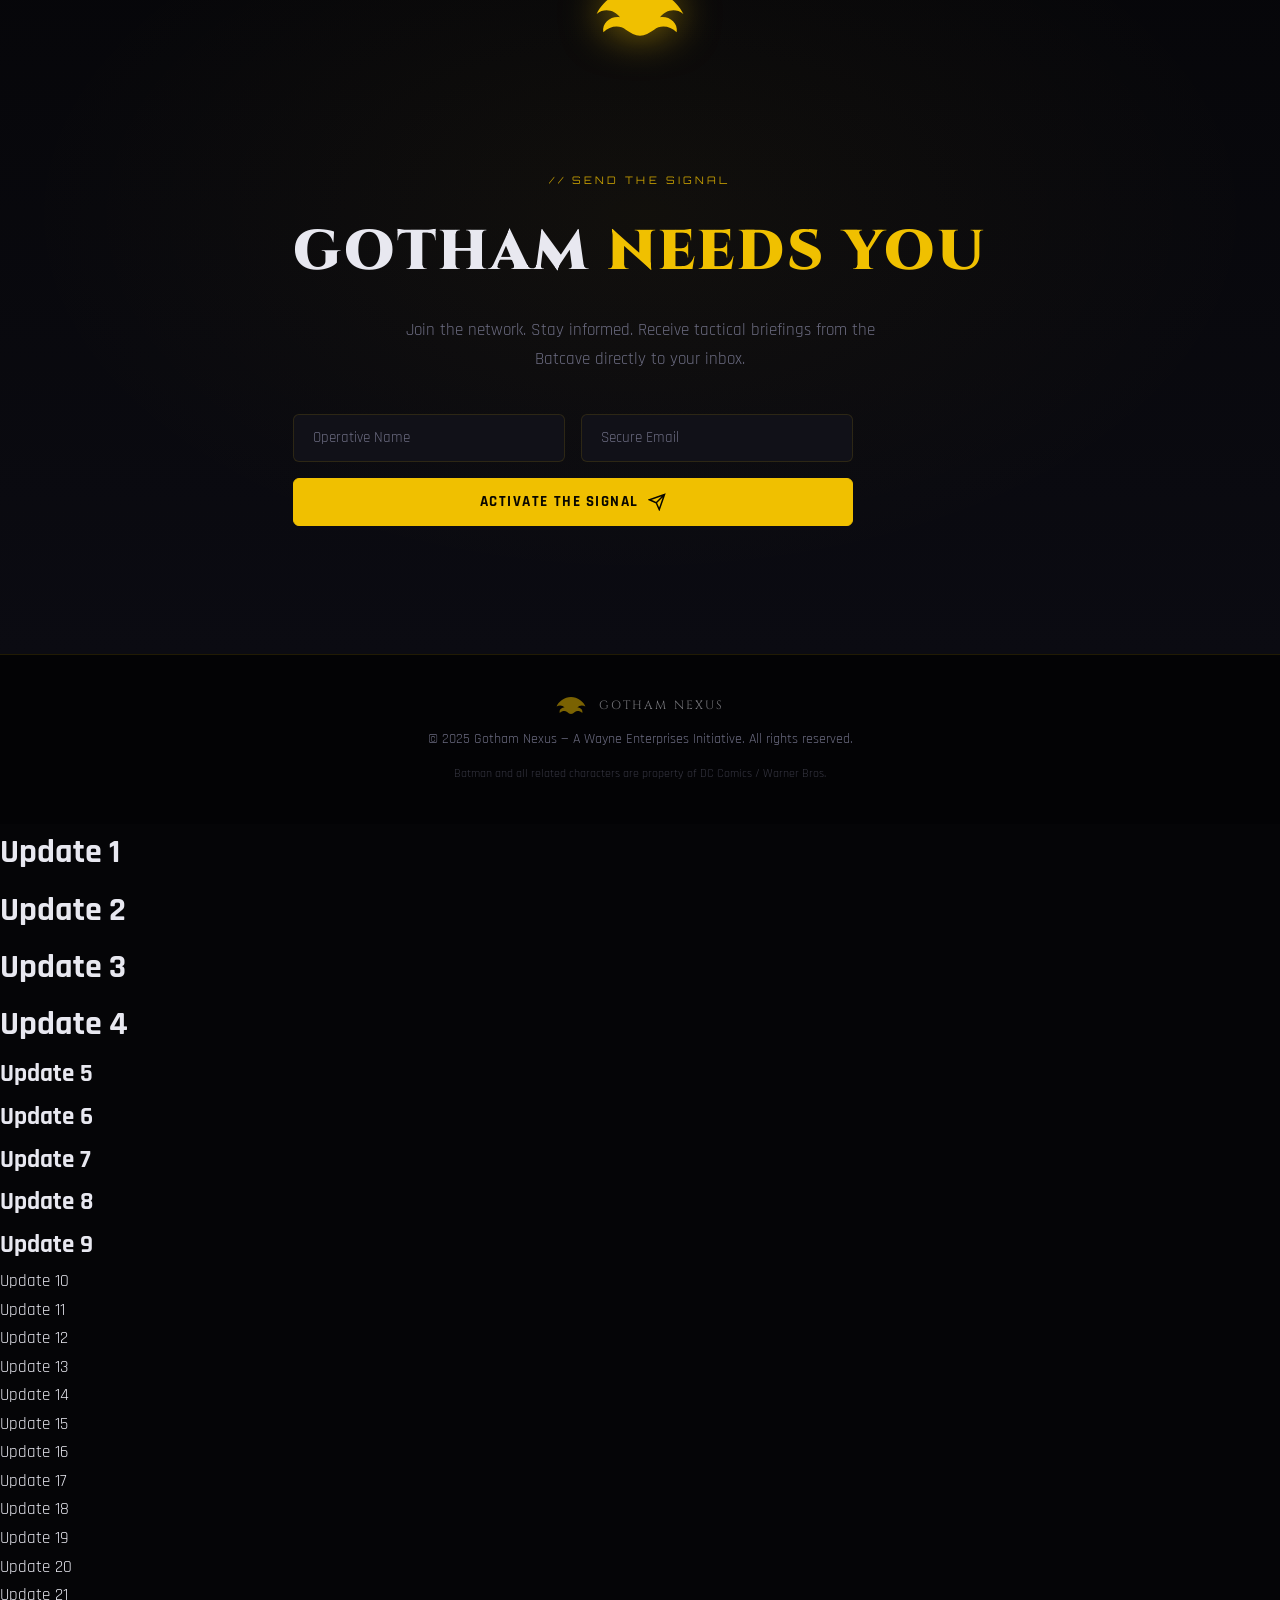
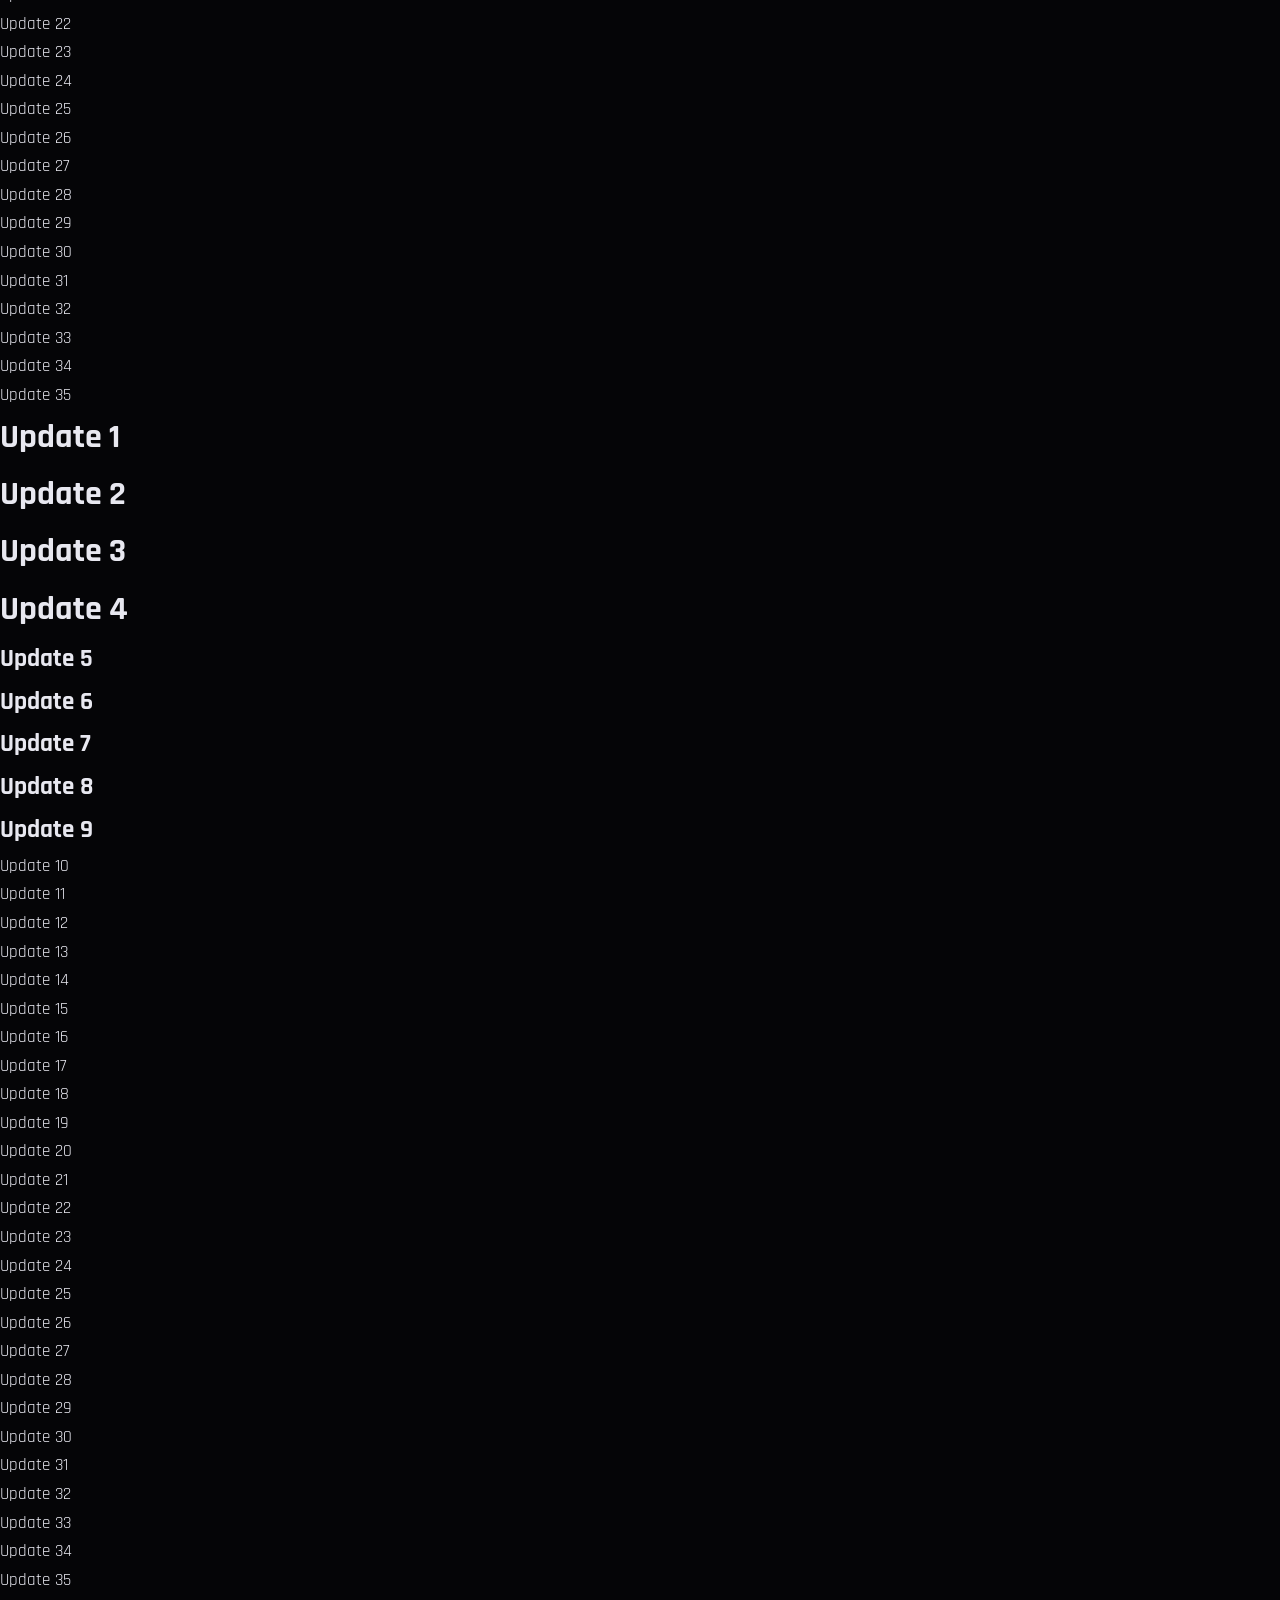
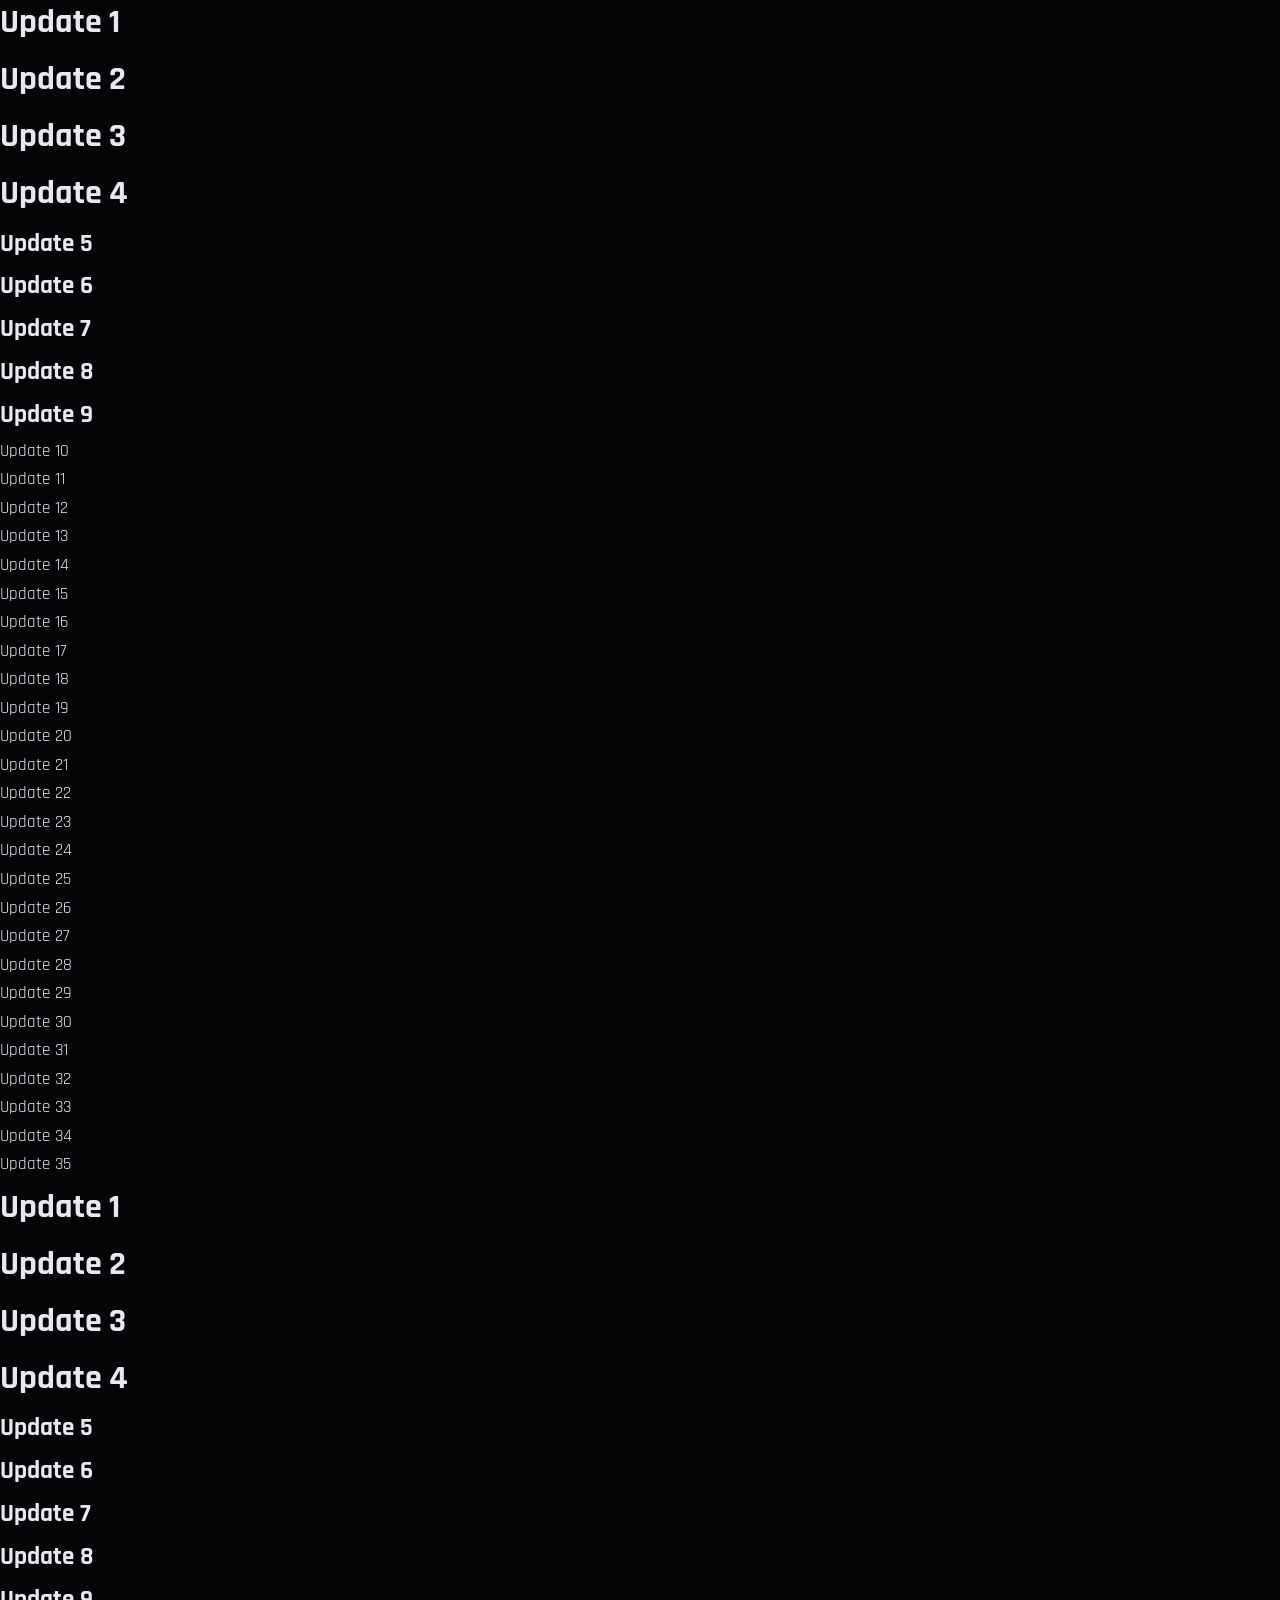
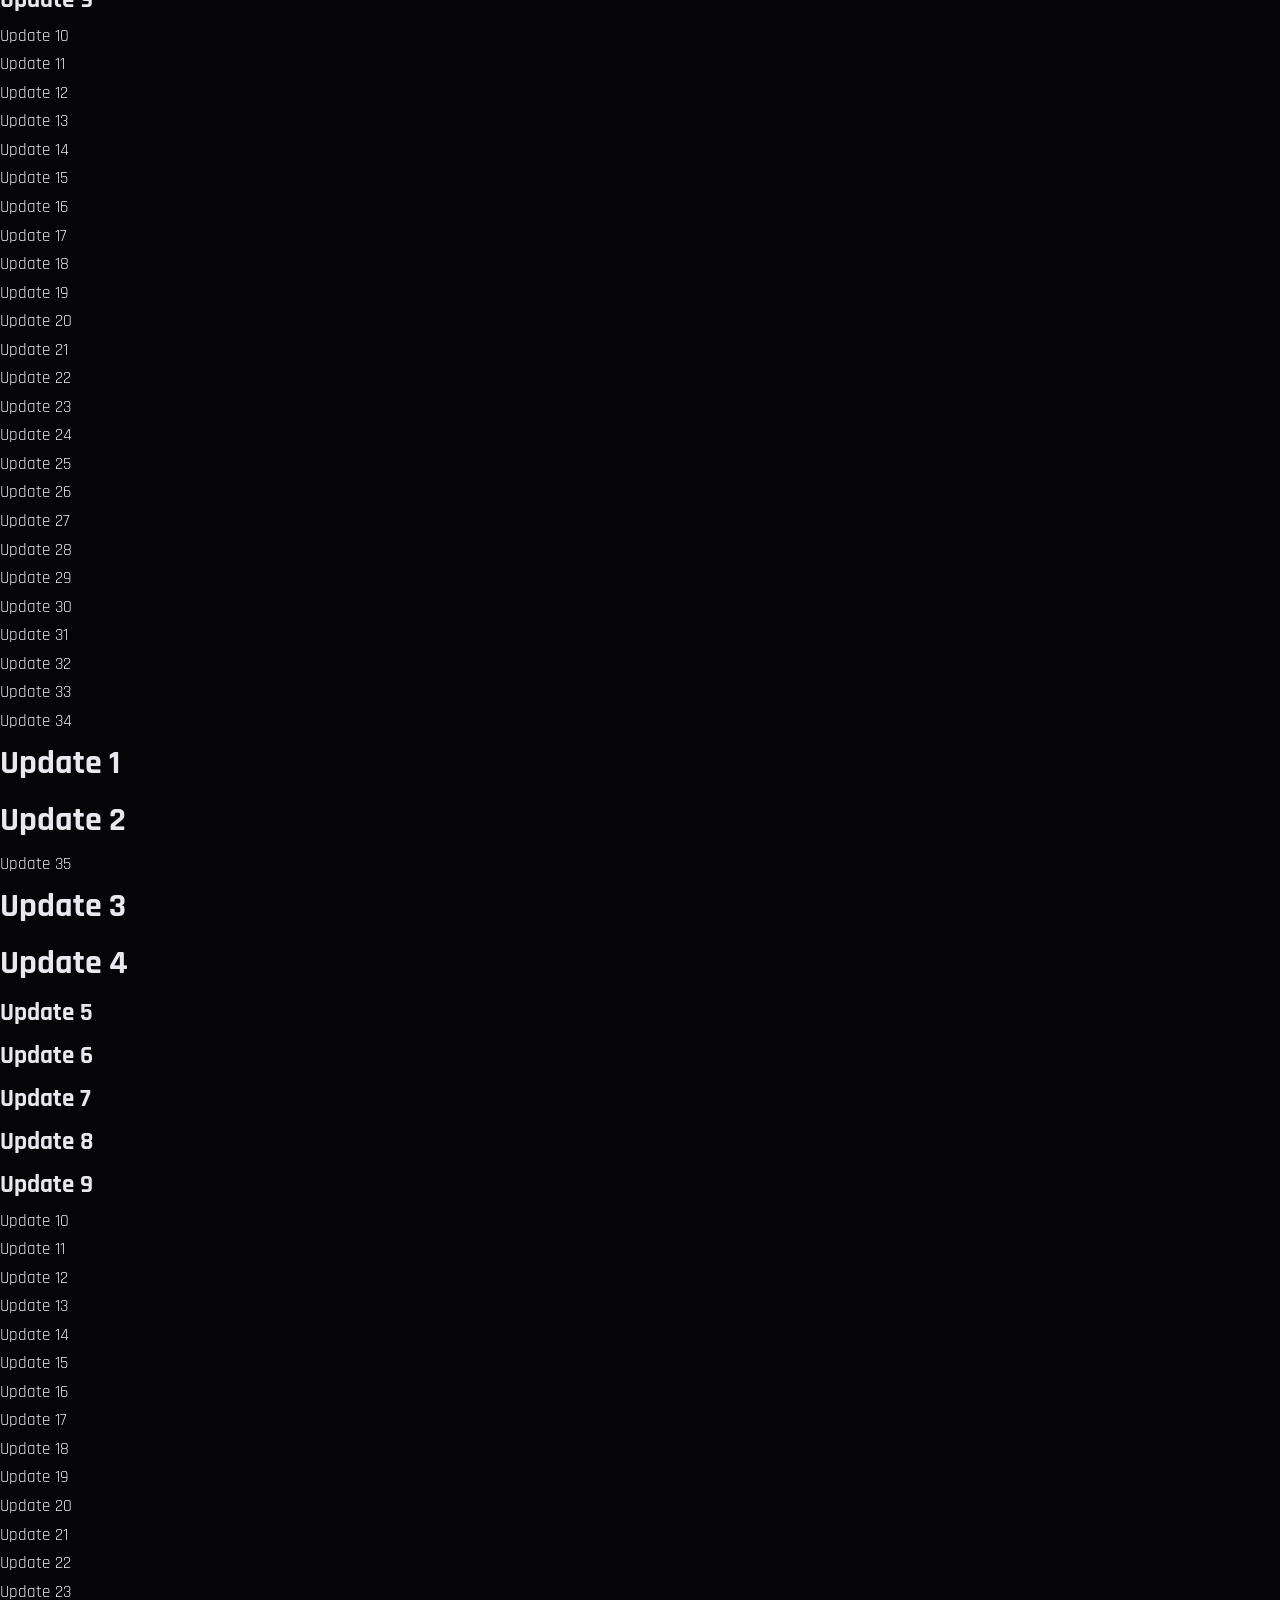
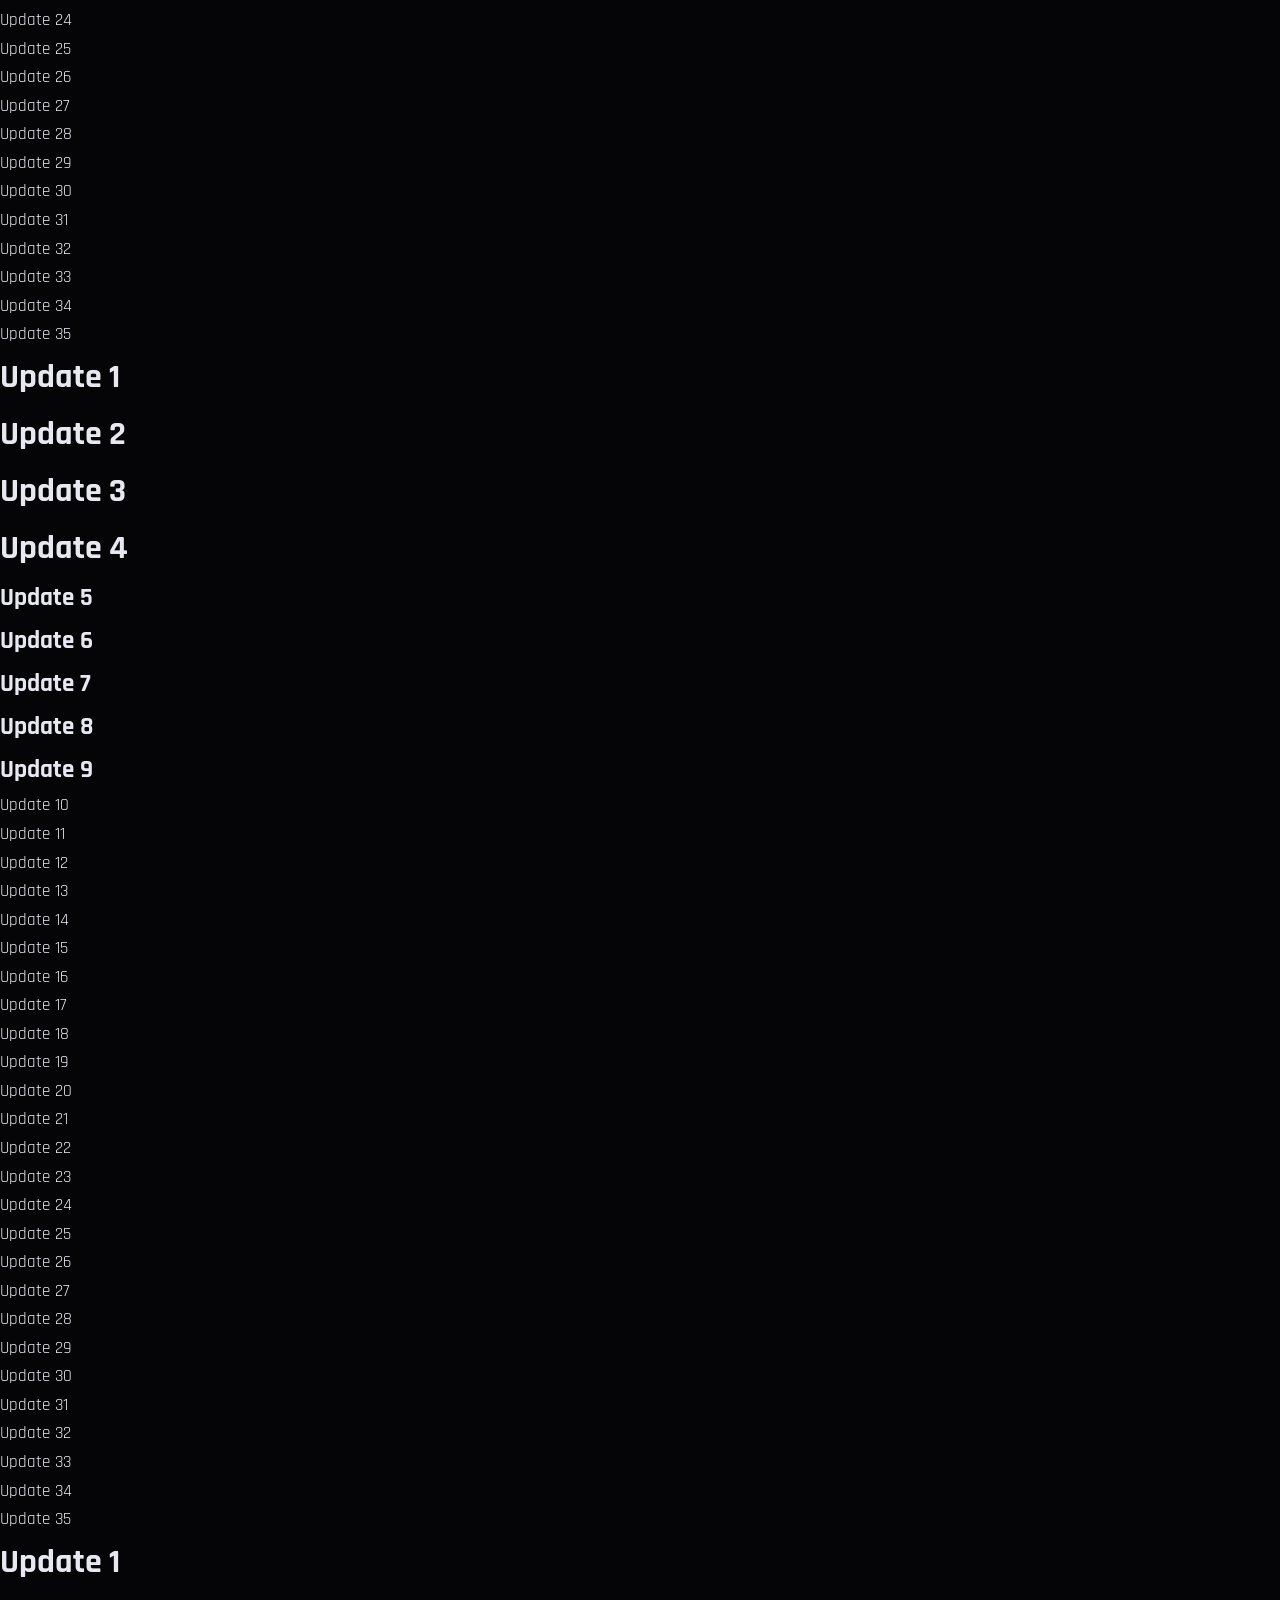
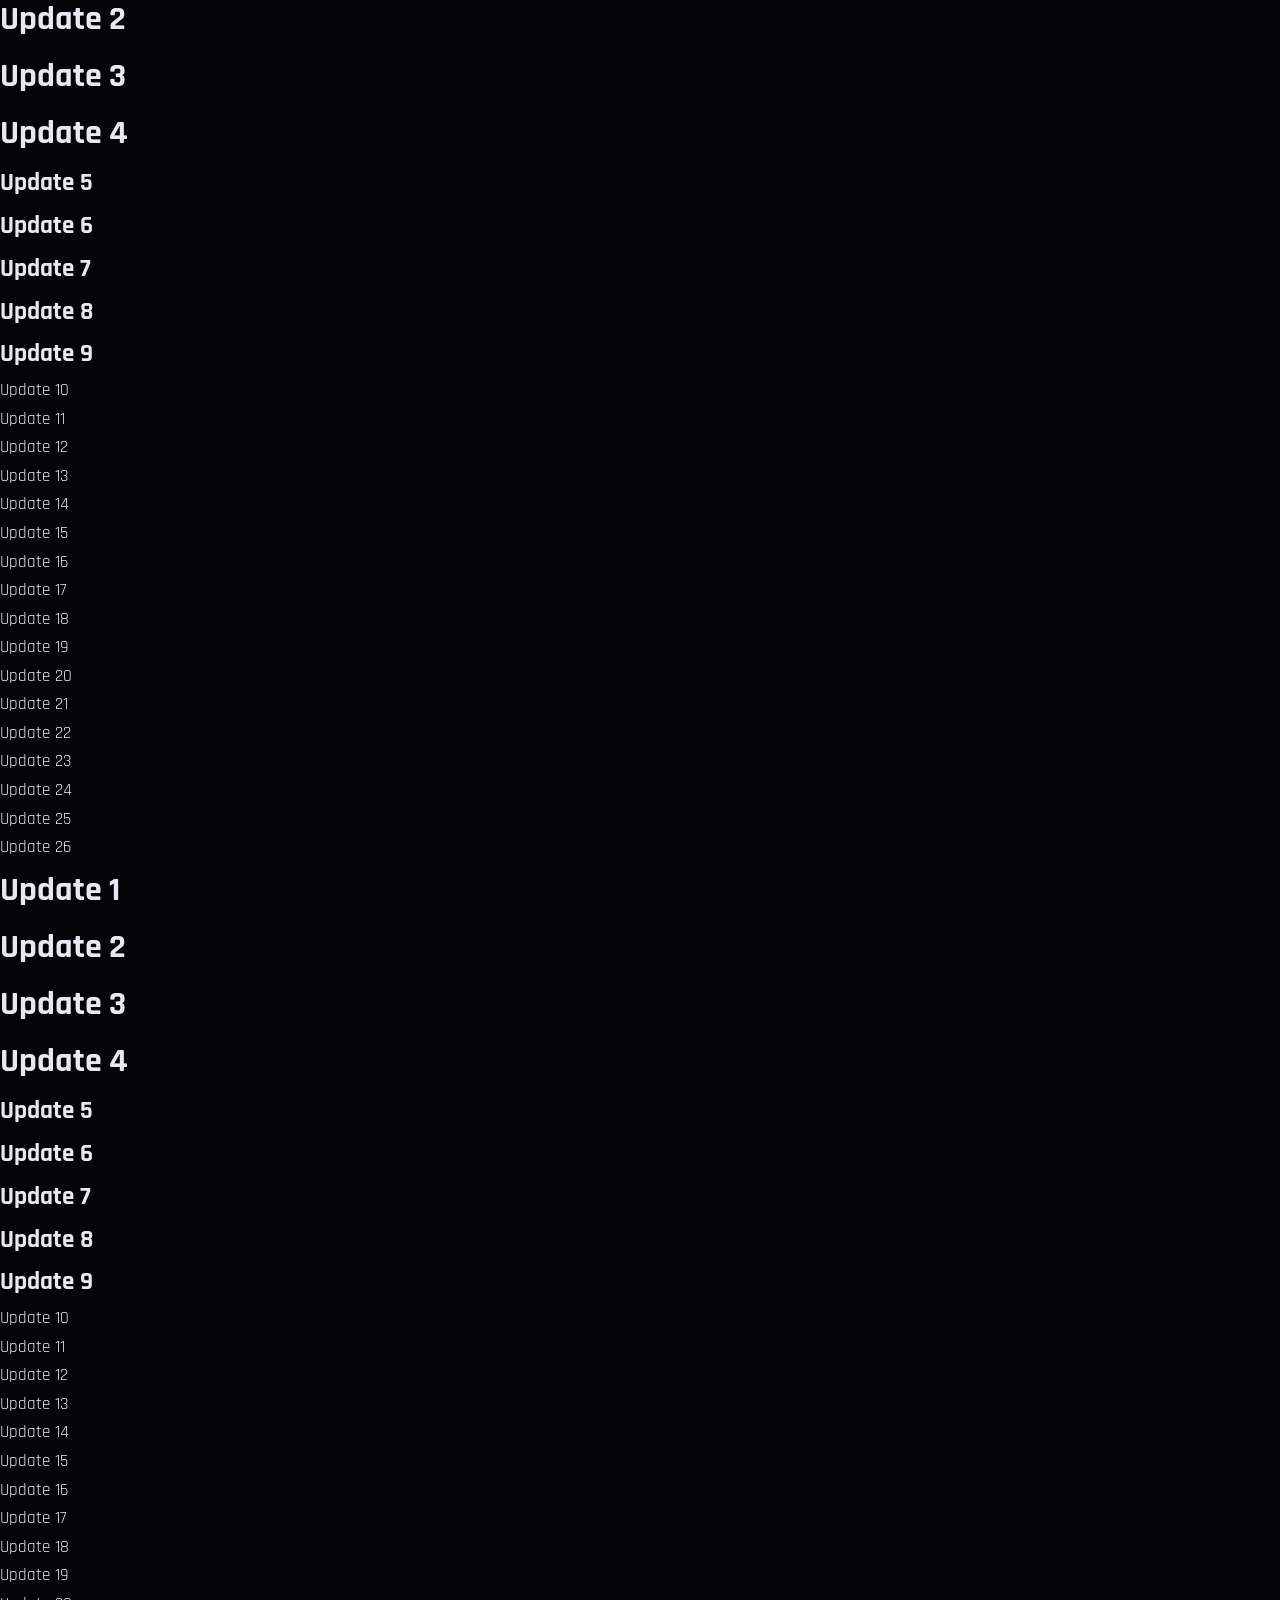
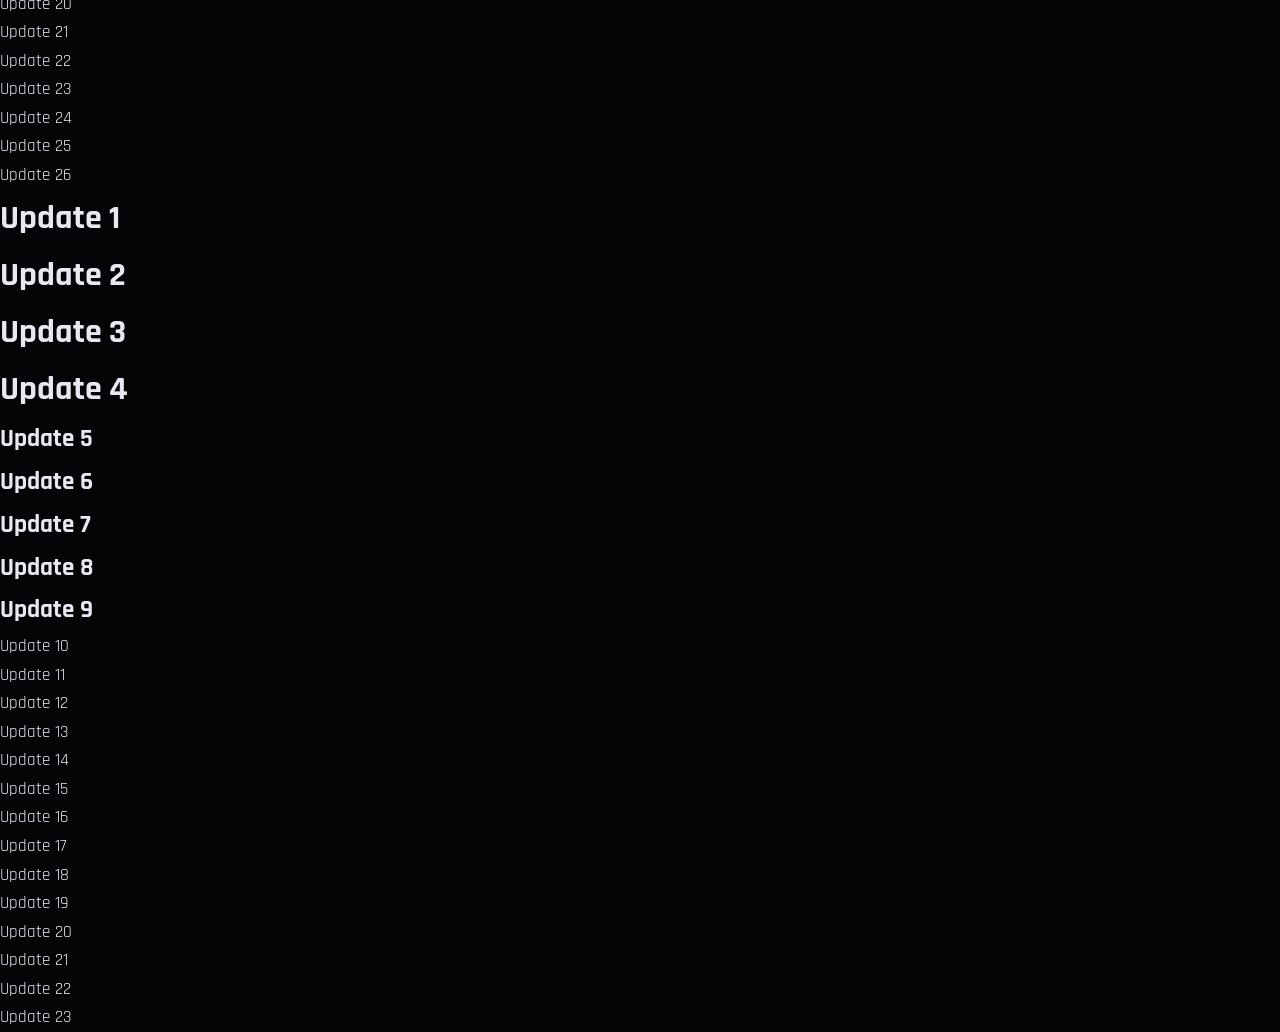
==== commit 2ae72d15: "update 23" ====
--- a/index.html
+++ b/index.html
@@ -781,3 +781,4 @@
 <p>Update 20</p> 
 <p>Update 21</p> 
 <p>Update 22</p> 
+<p>Update 23</p> 
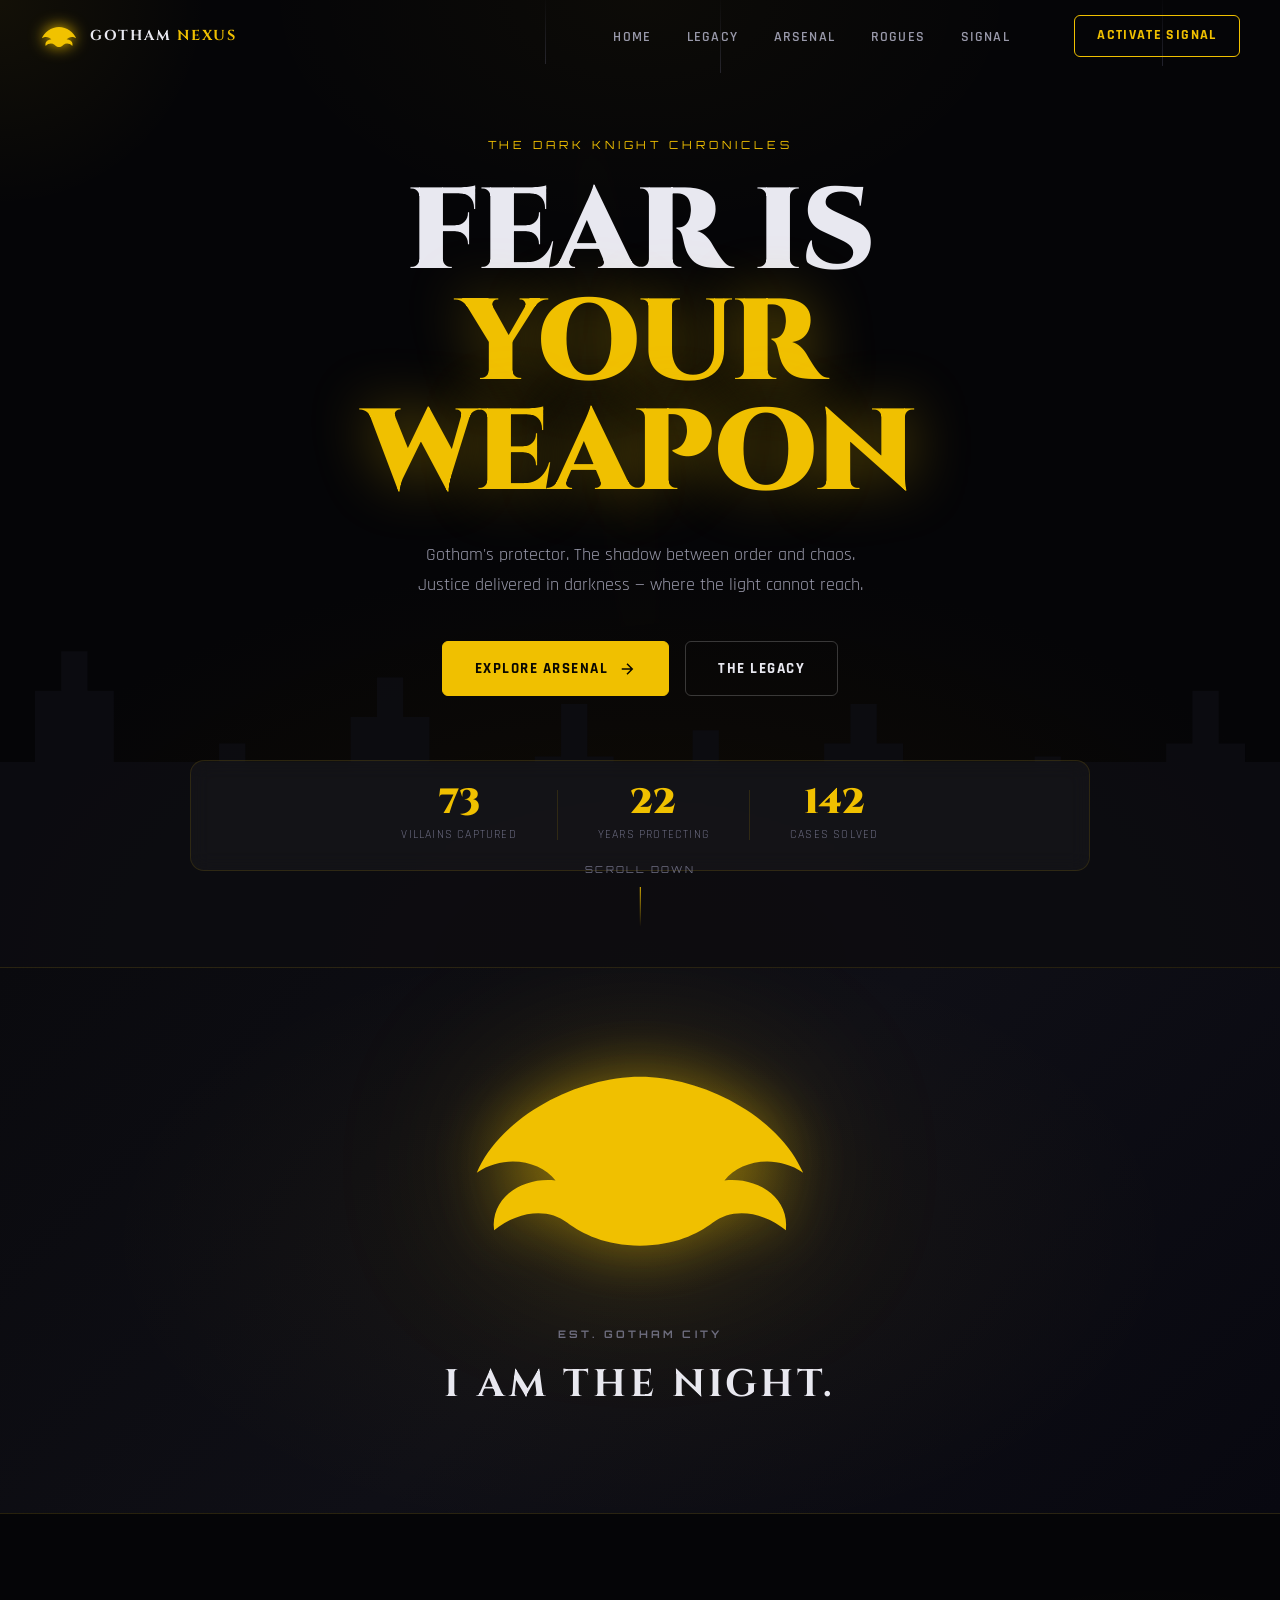
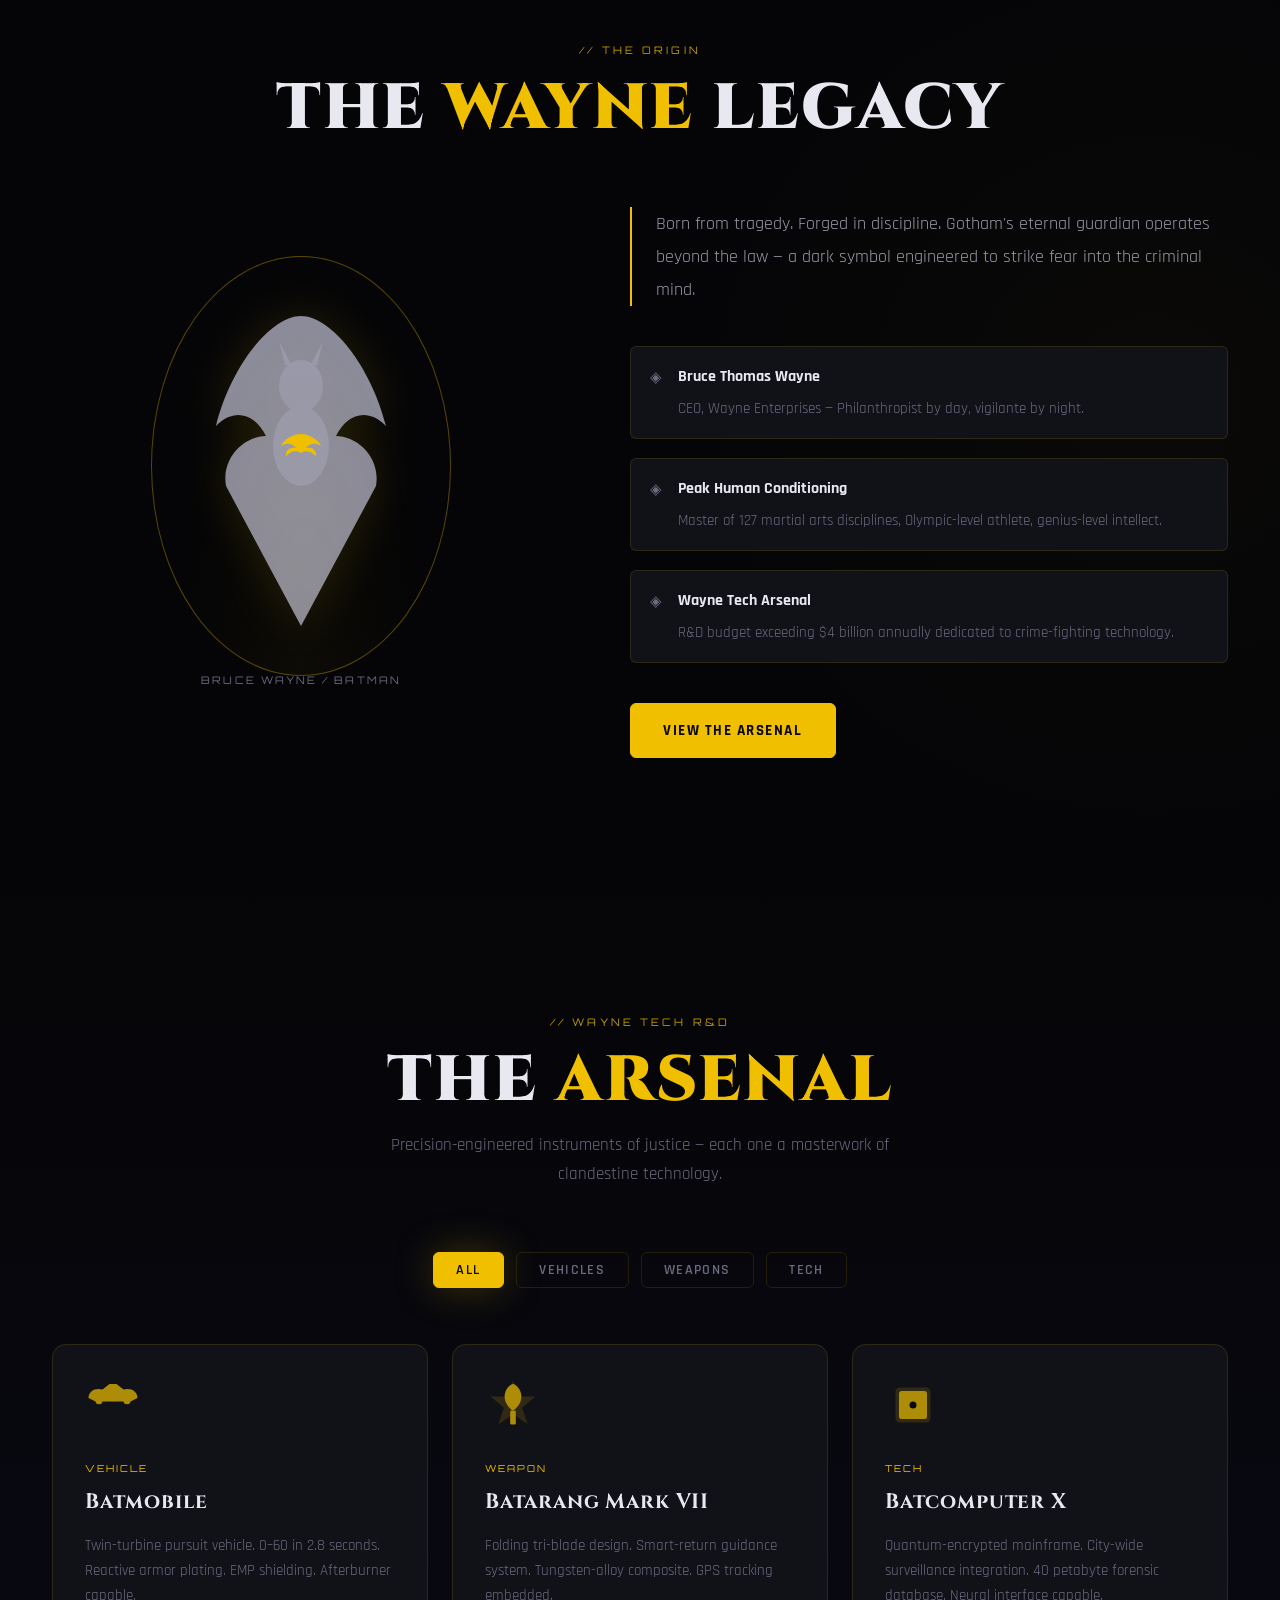
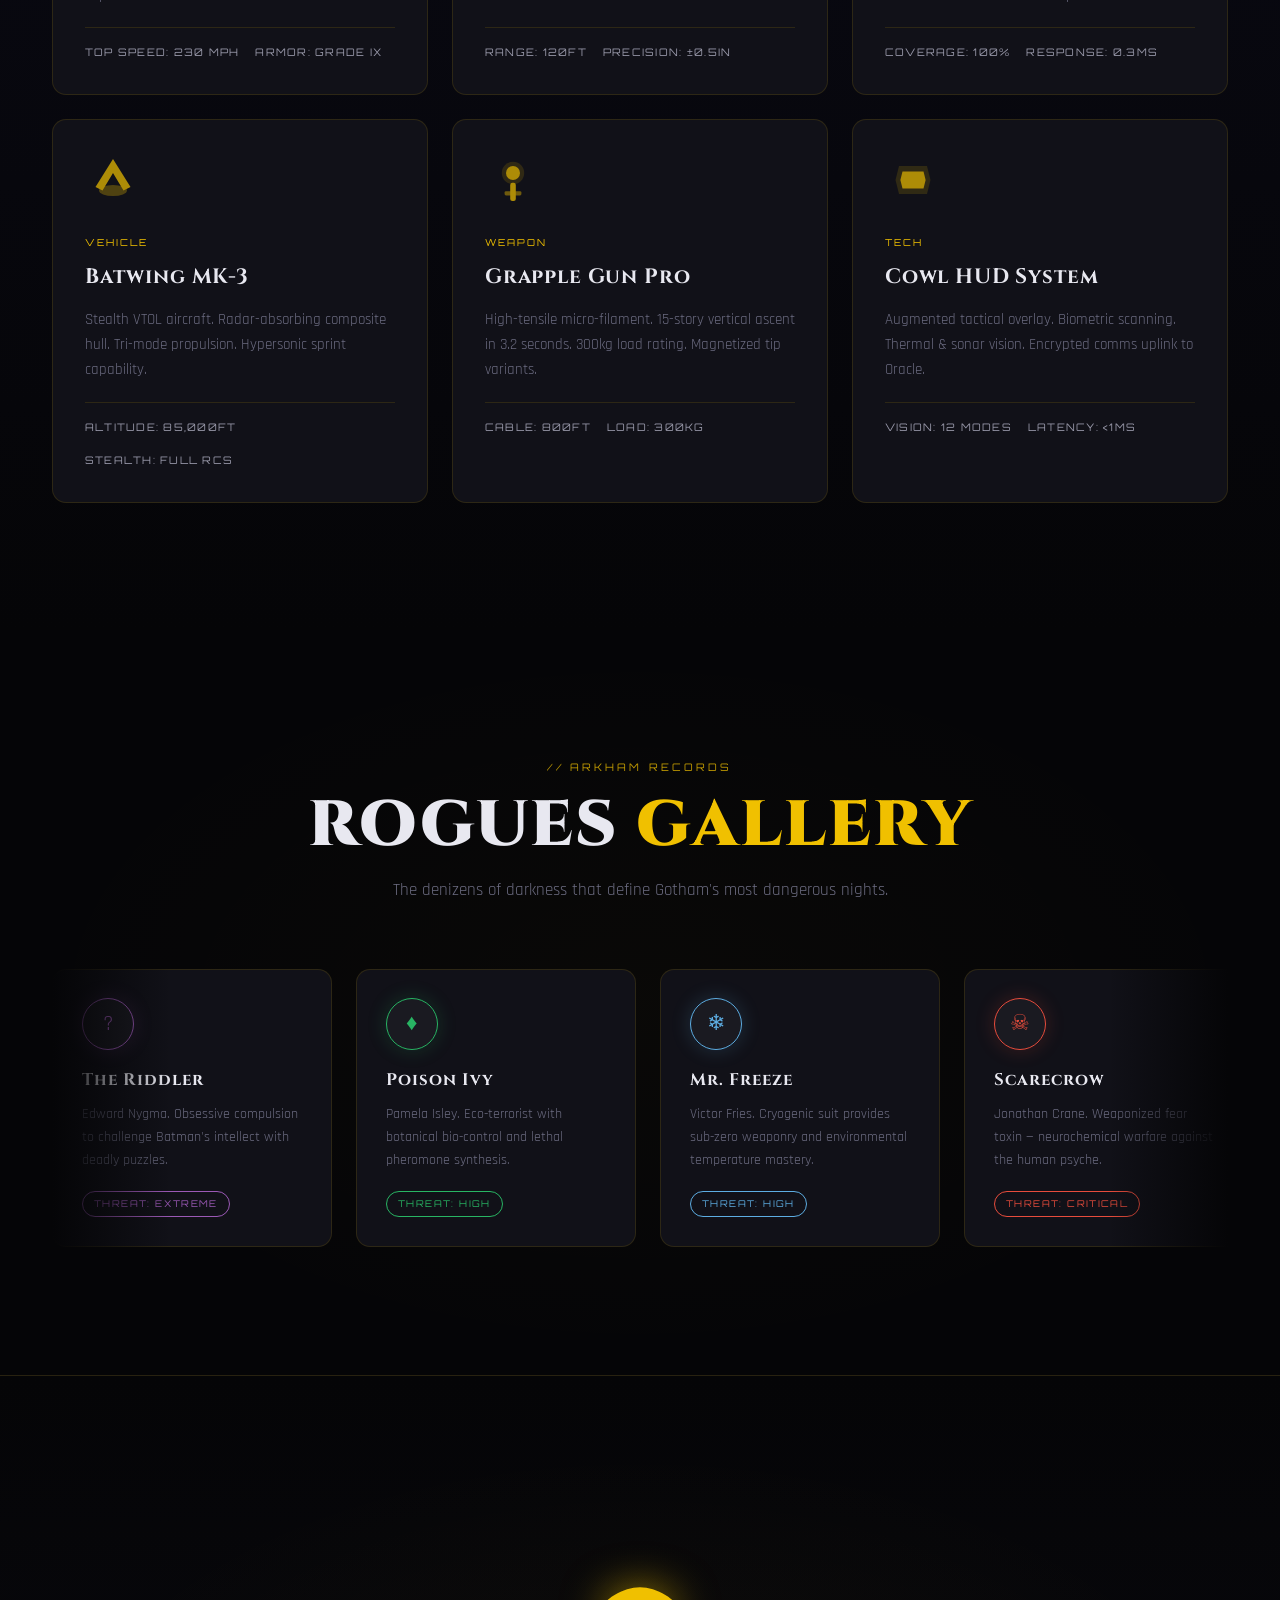
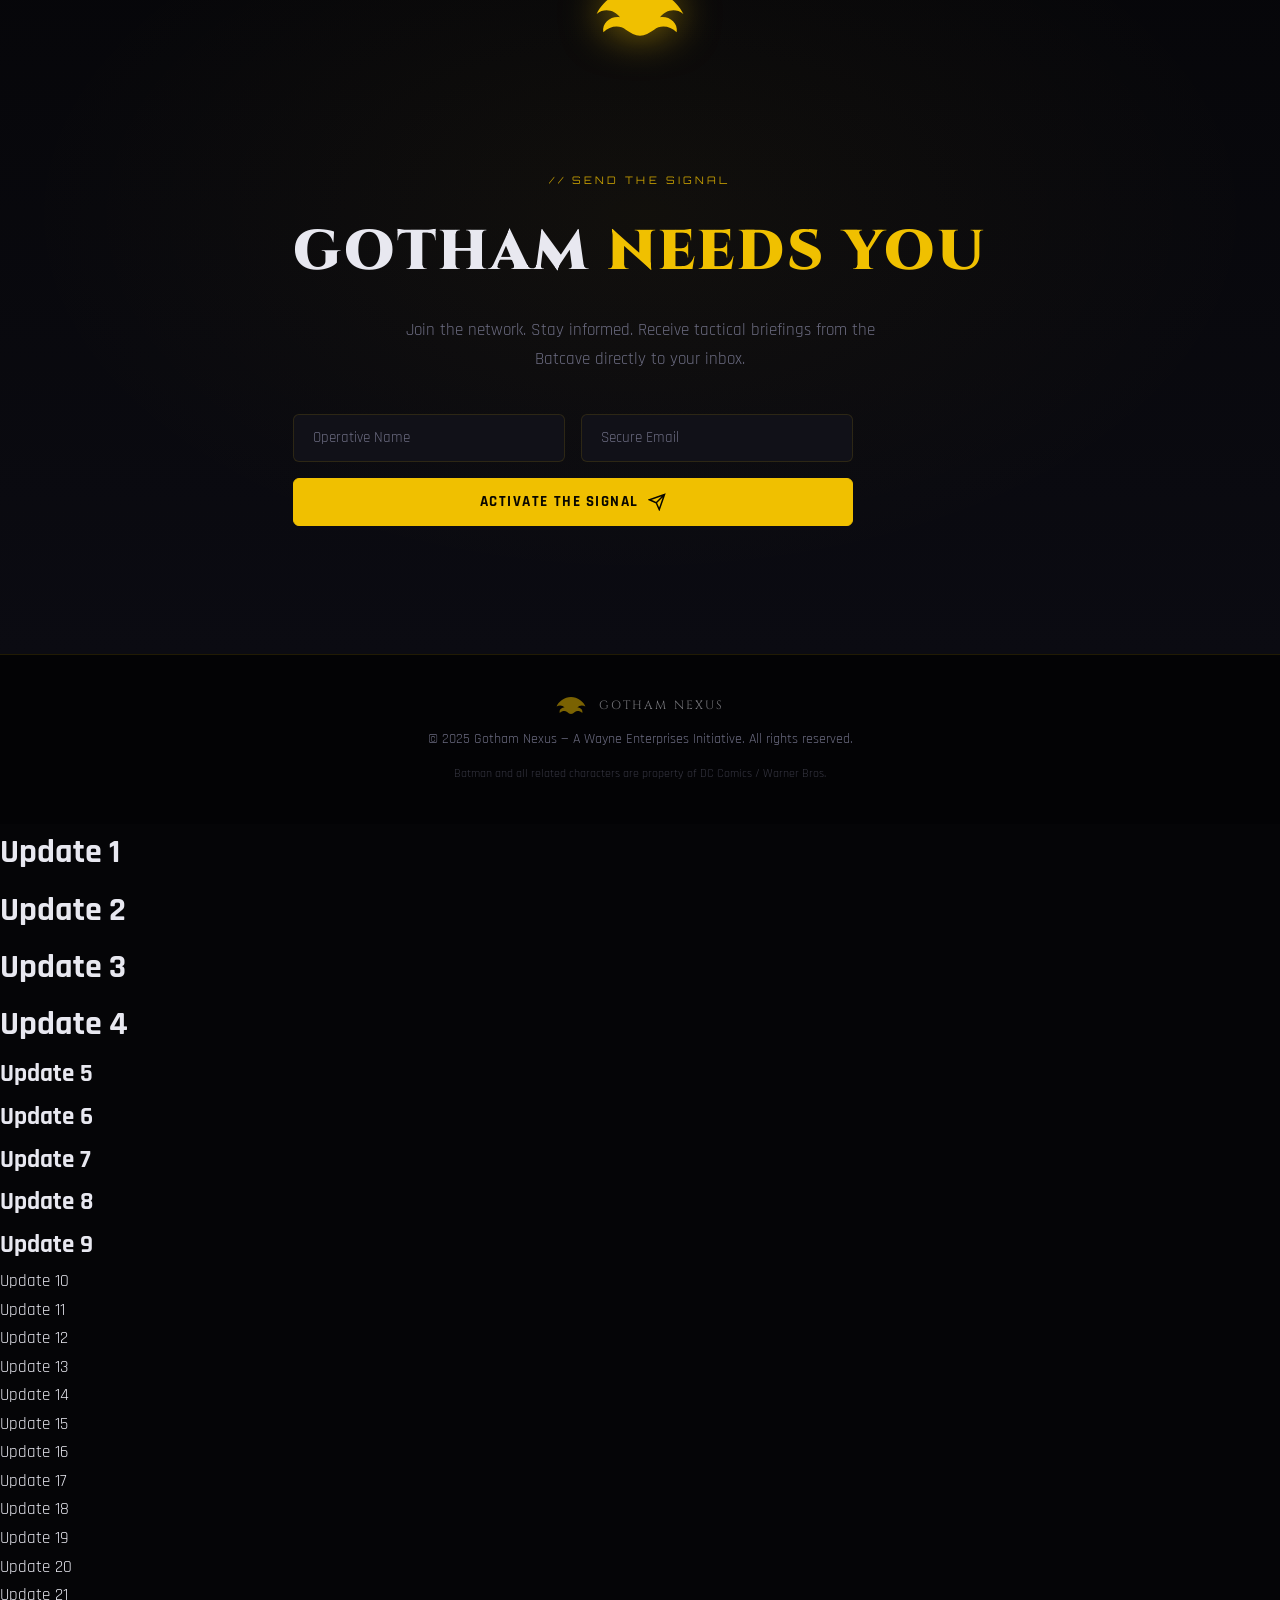
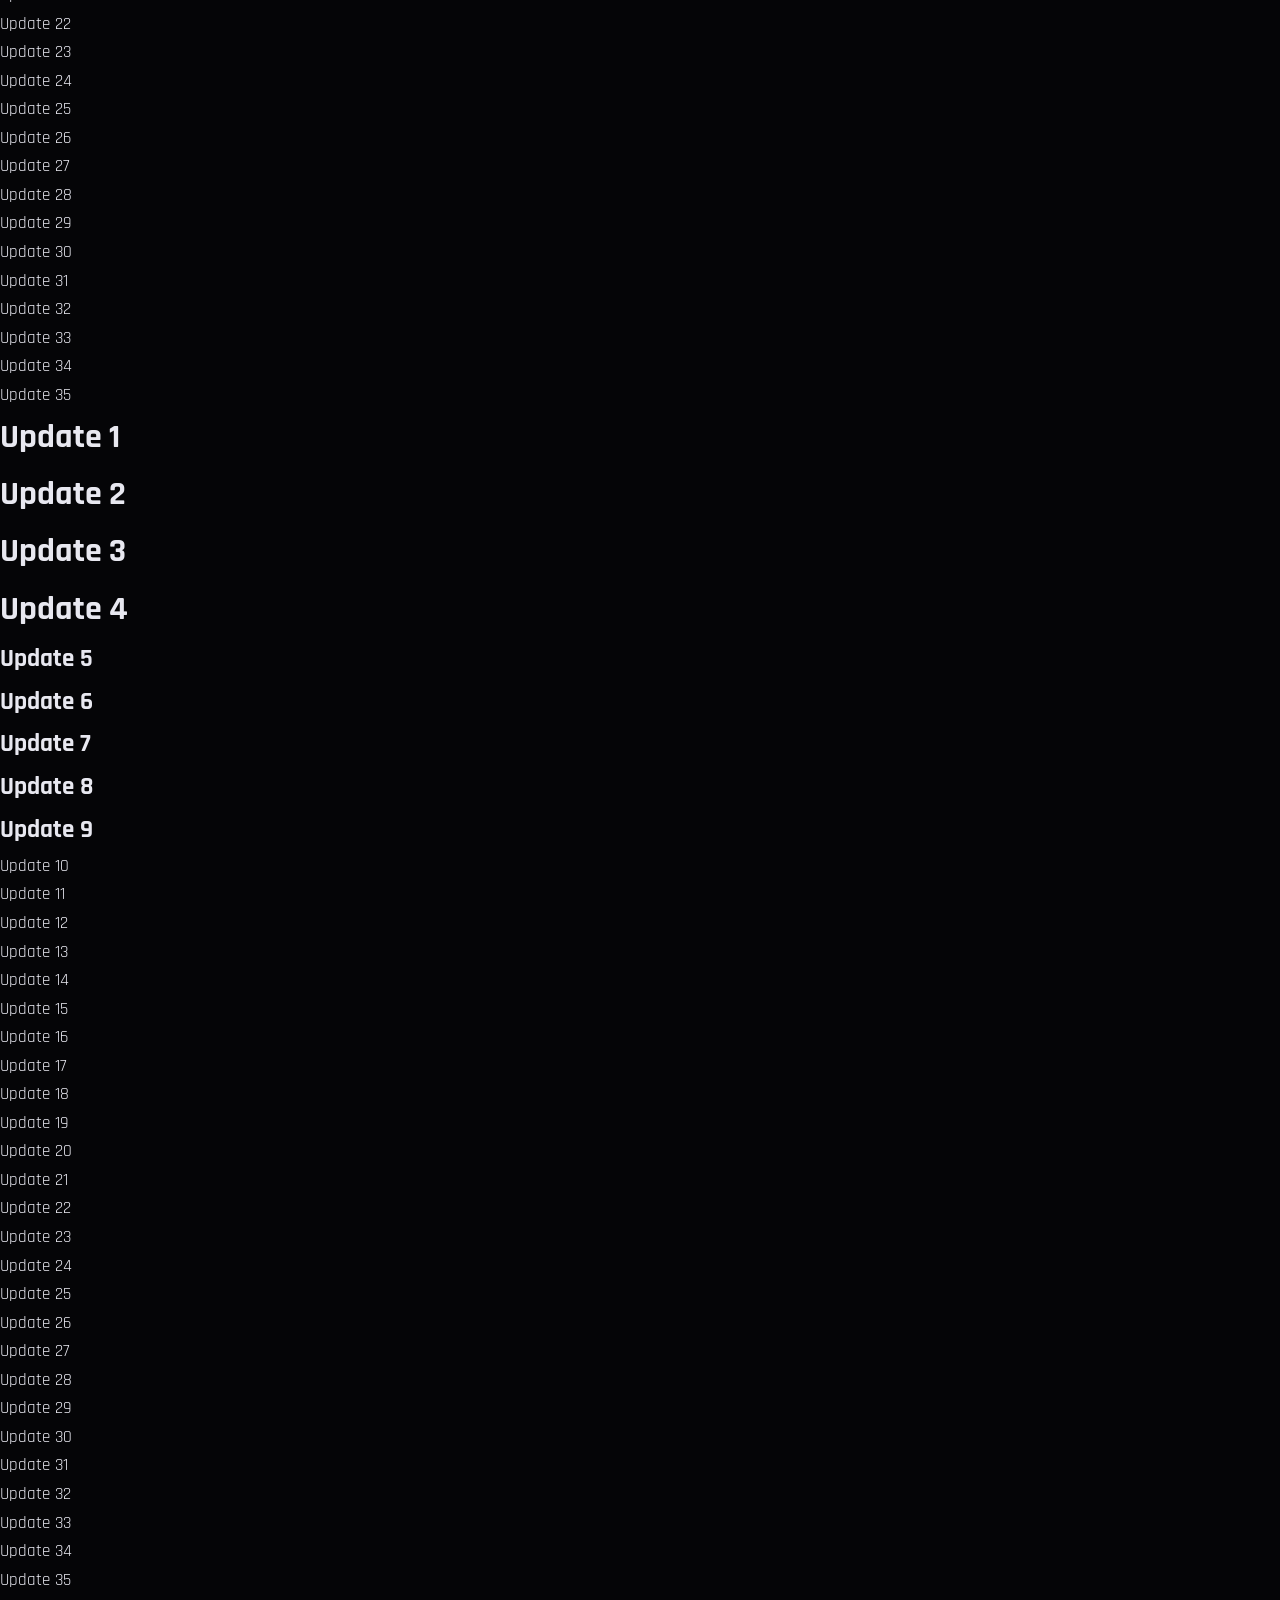
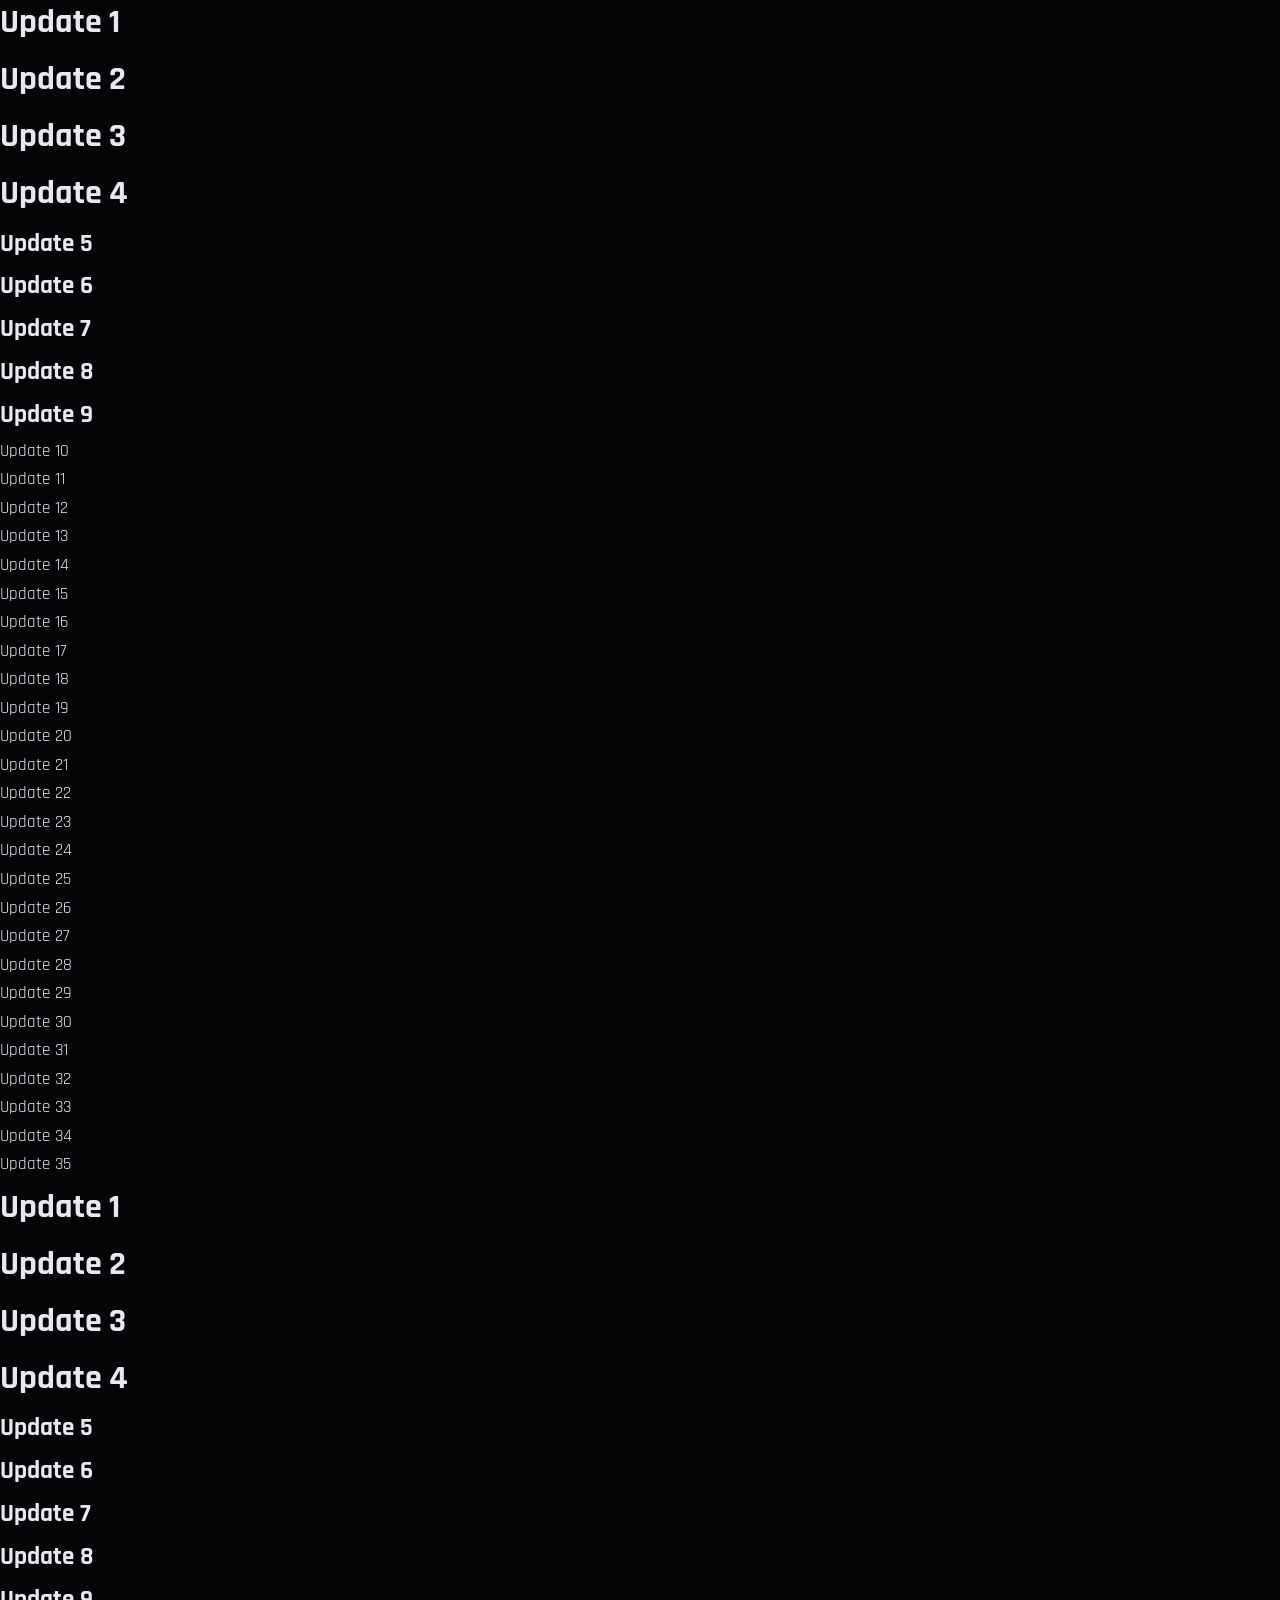
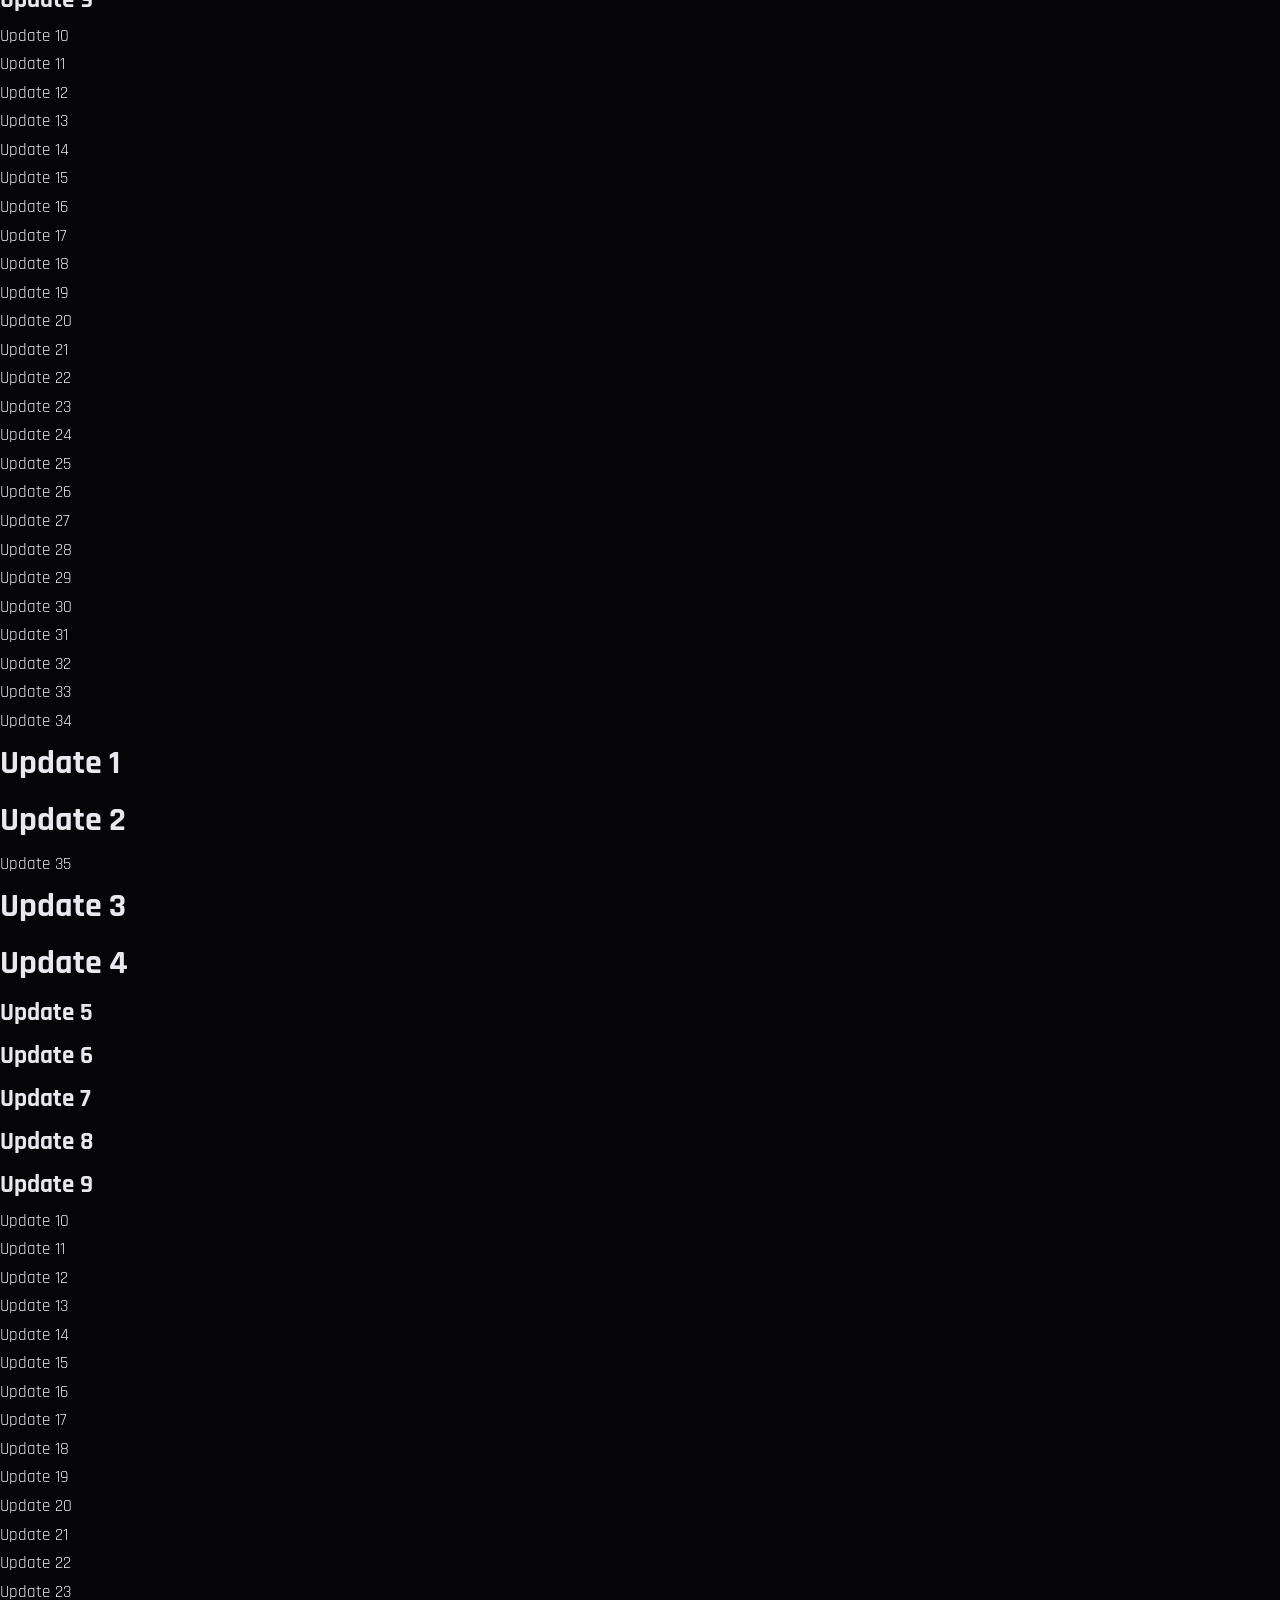
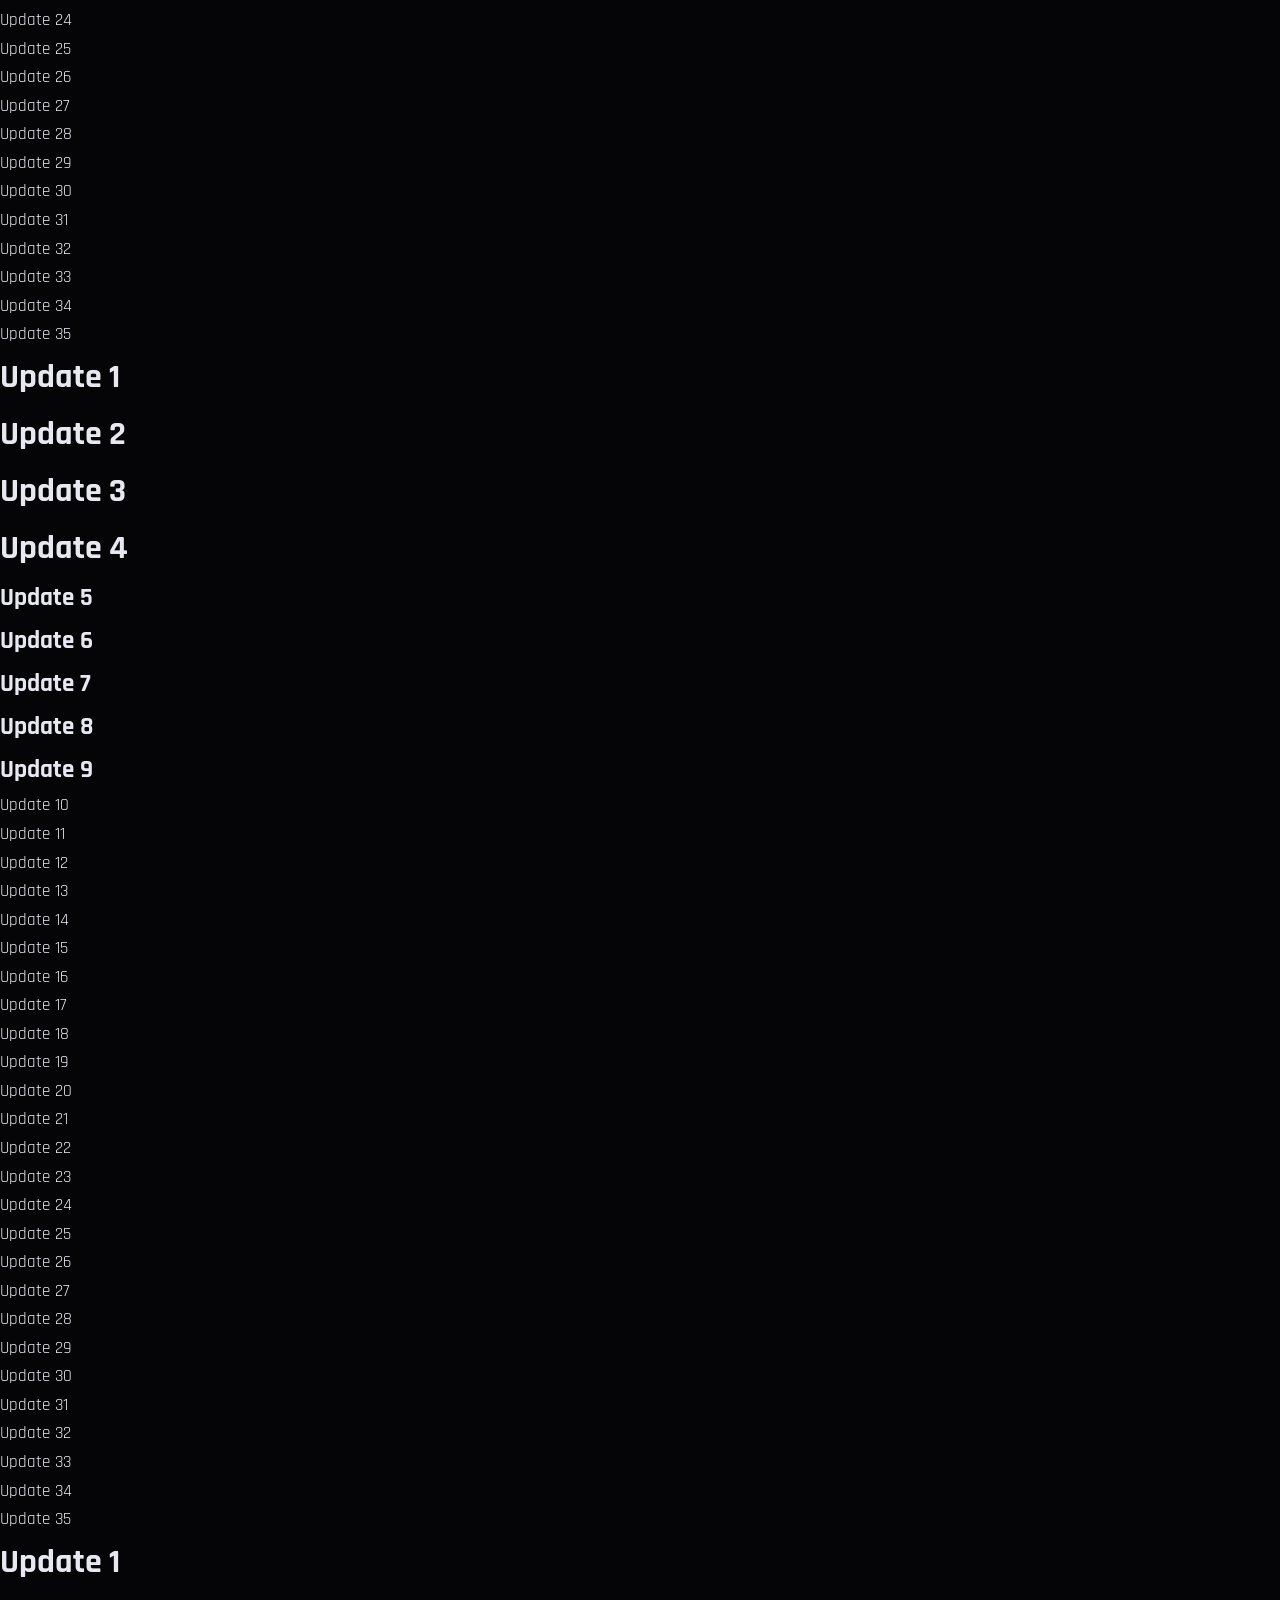
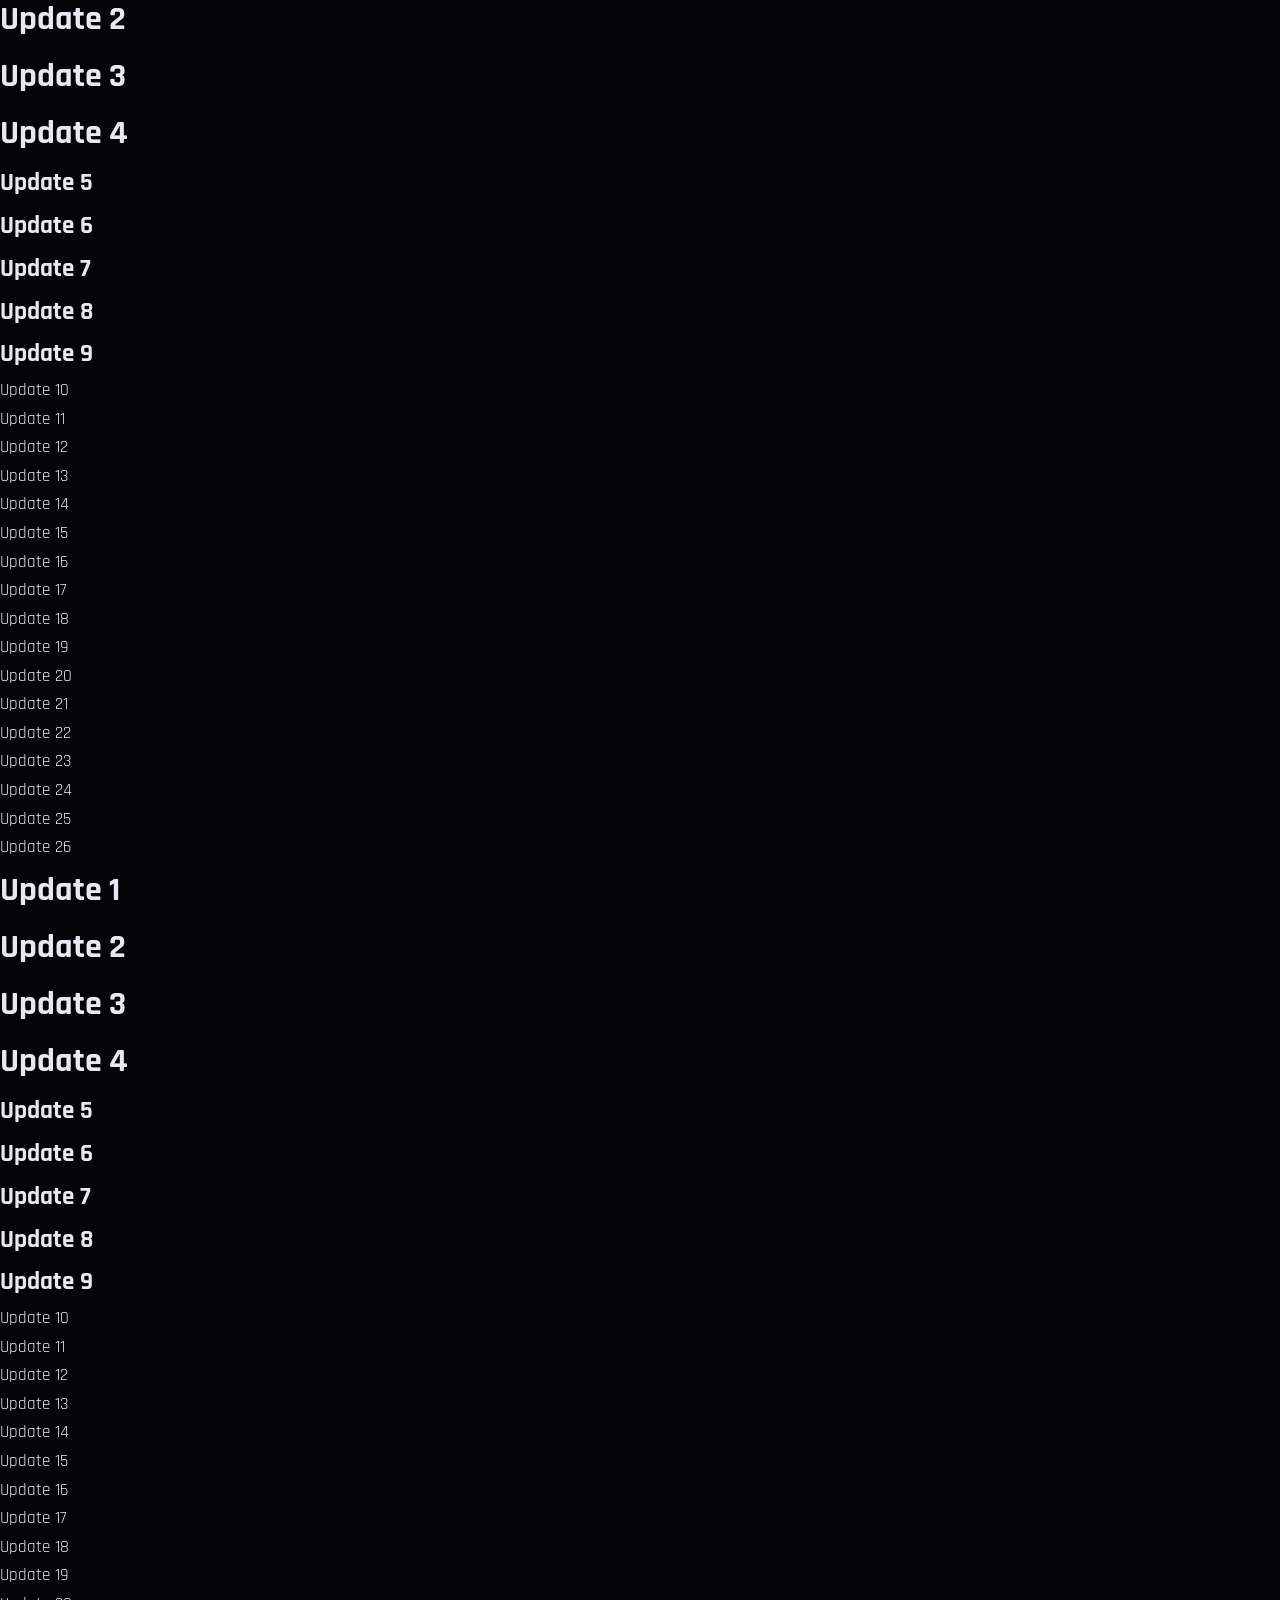
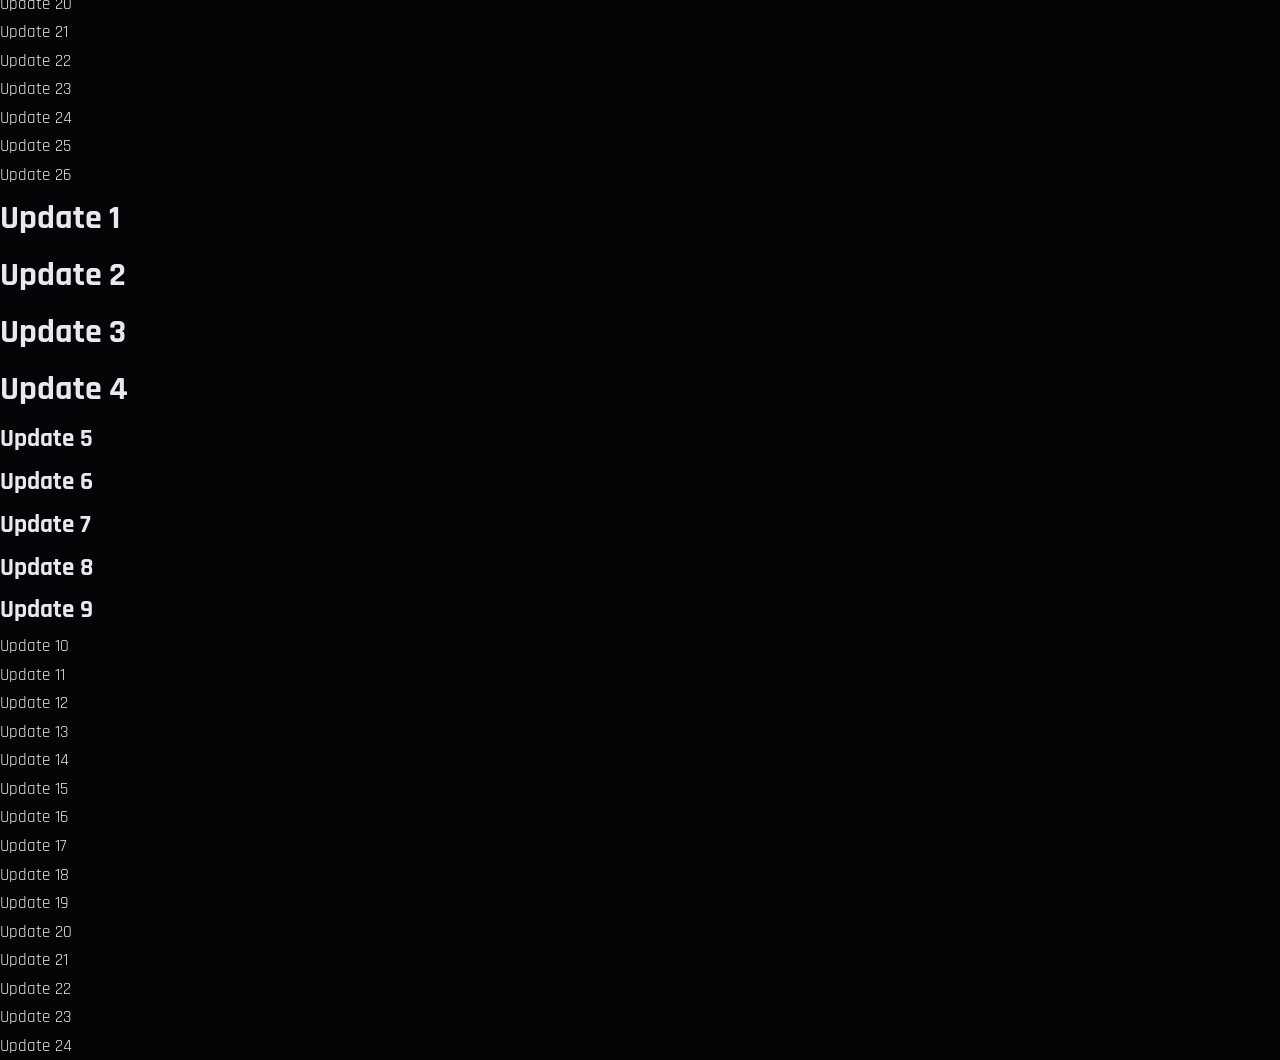
==== commit 38a7ba75: "update 24" ====
--- a/index.html
+++ b/index.html
@@ -782,3 +782,4 @@
 <p>Update 21</p> 
 <p>Update 22</p> 
 <p>Update 23</p> 
+<p>Update 24</p> 
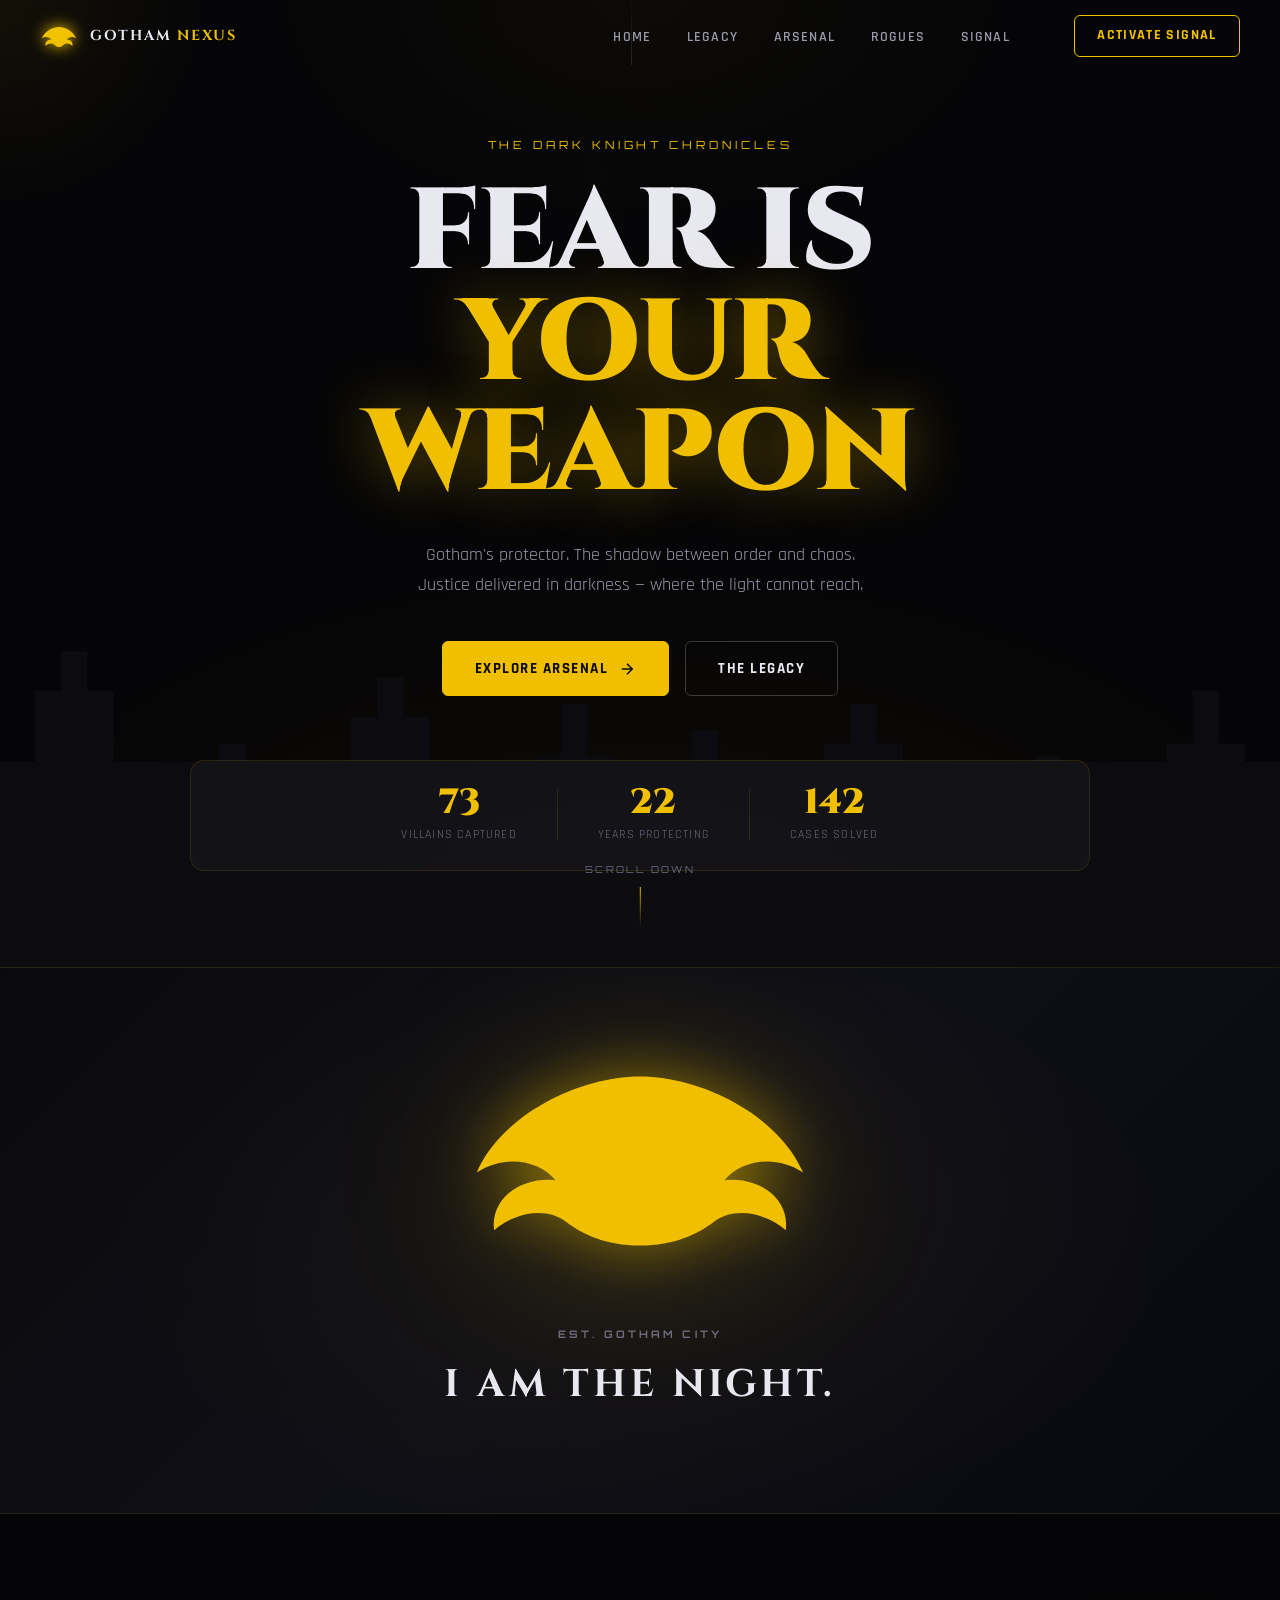
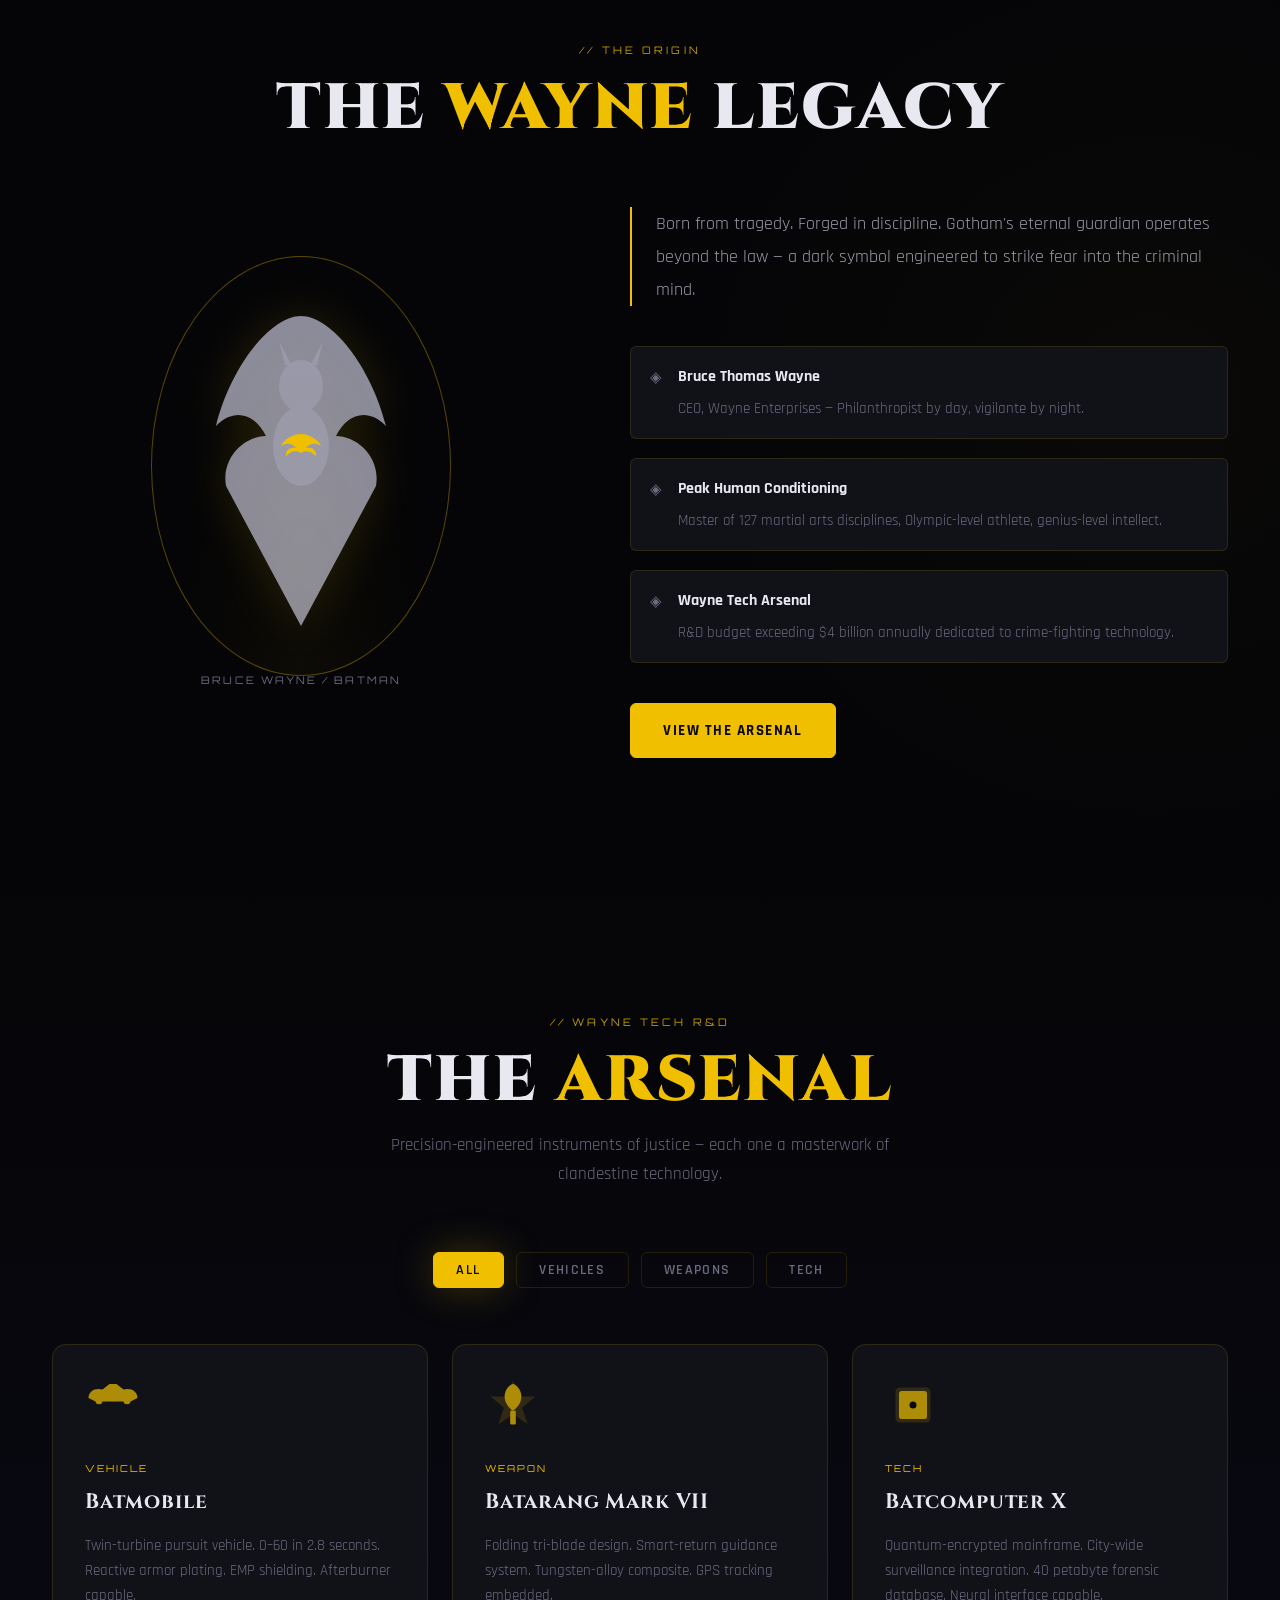
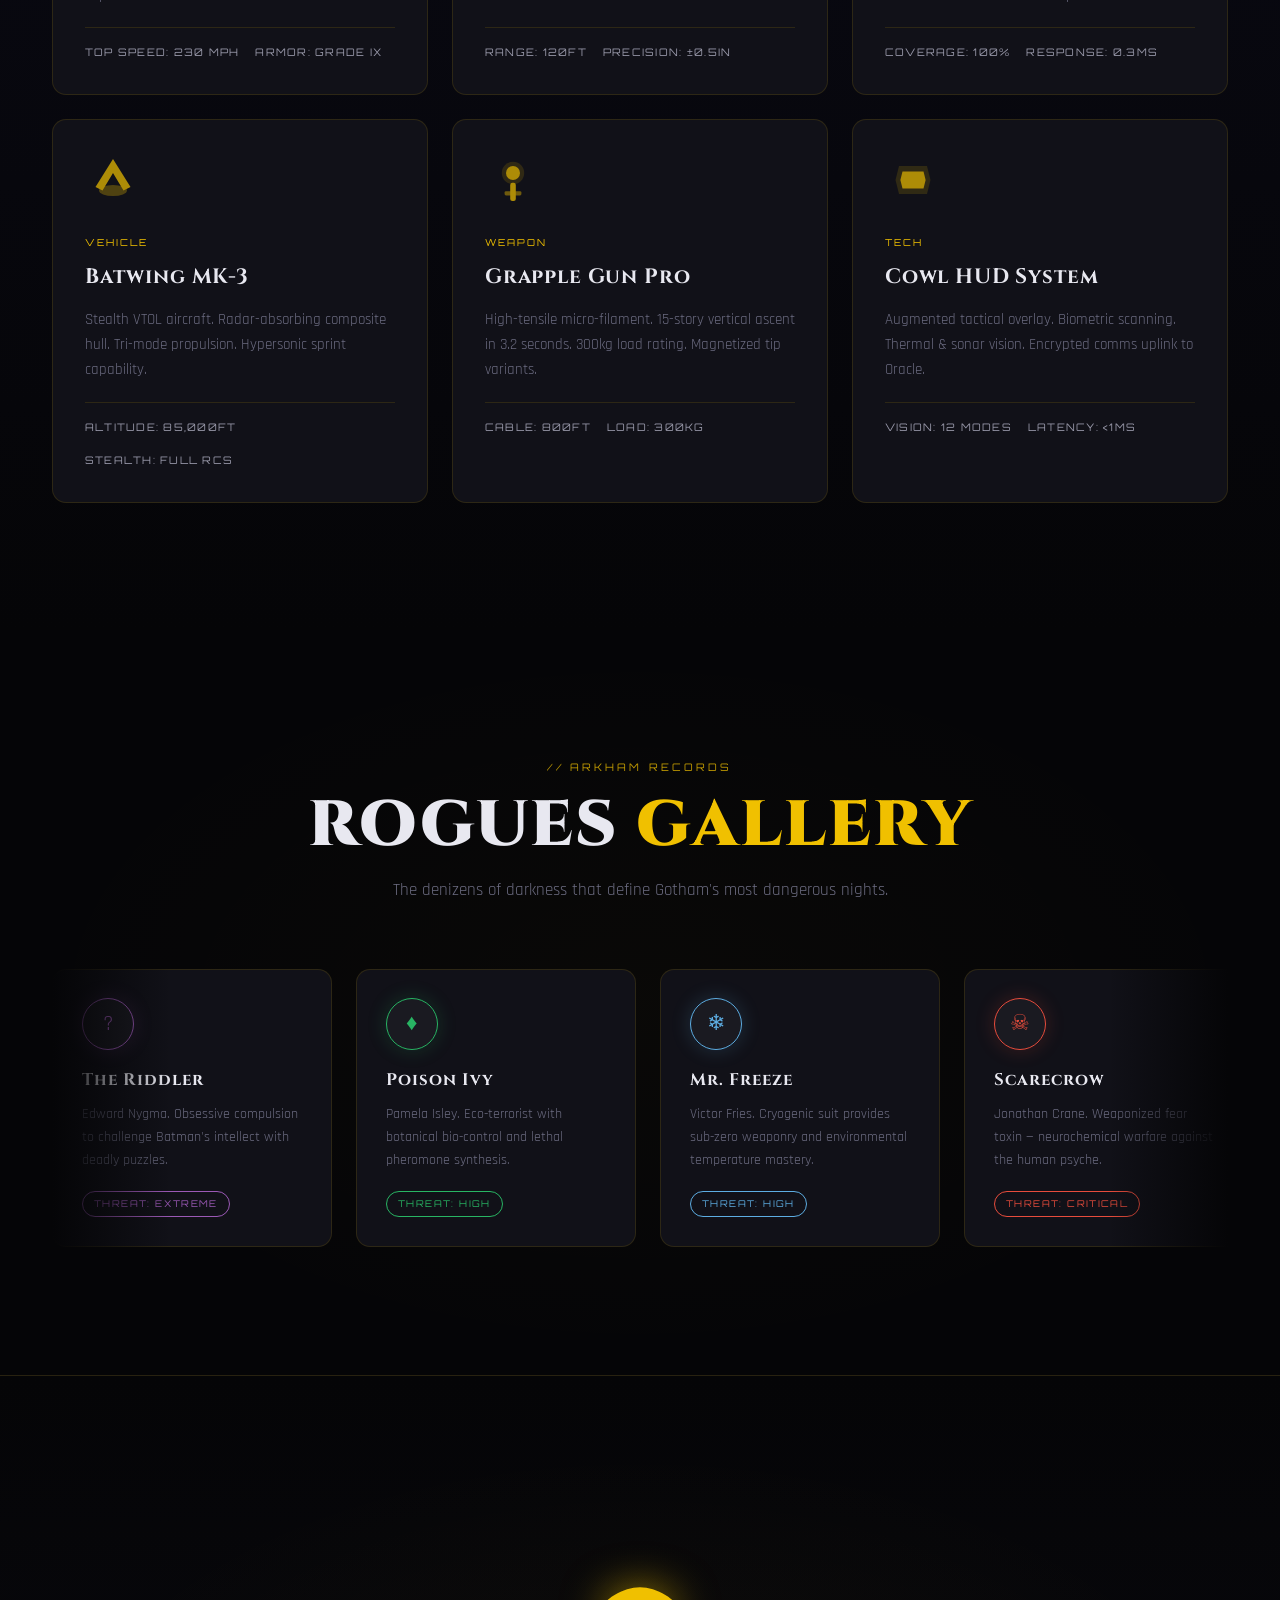
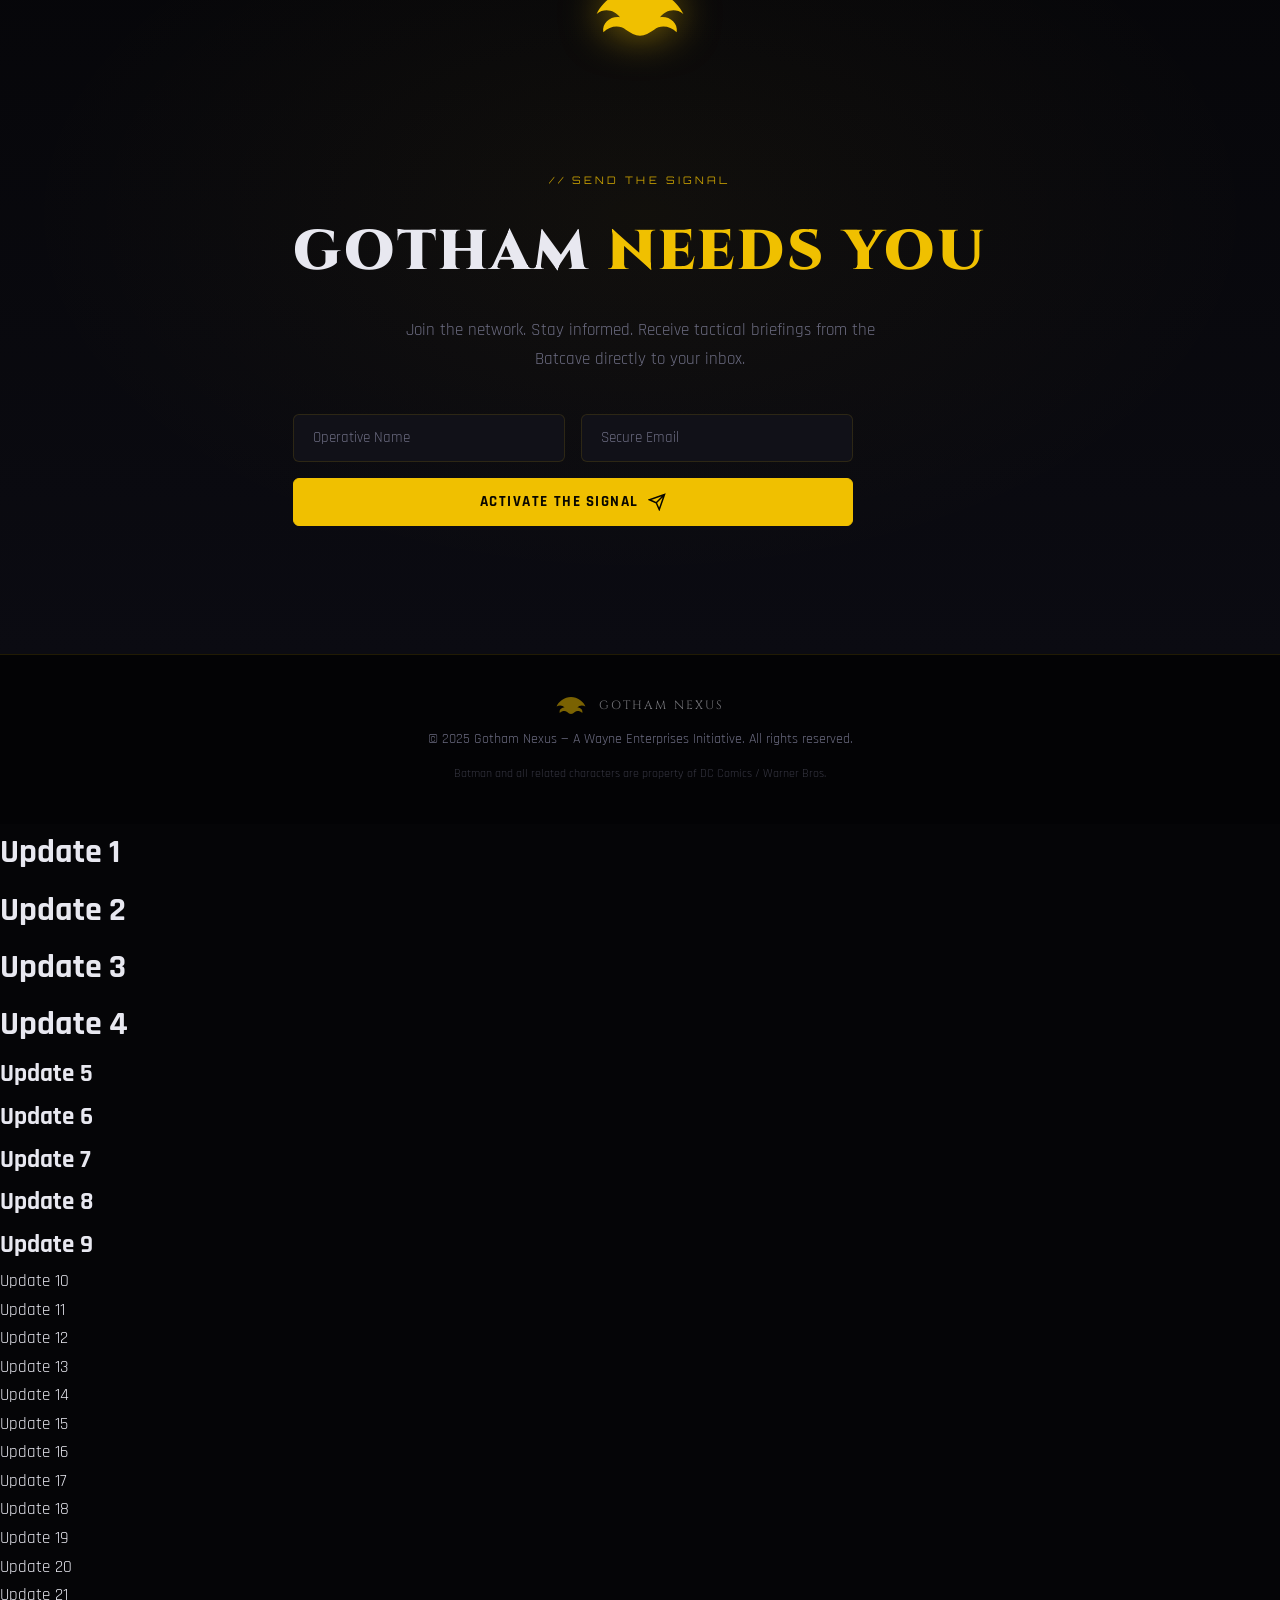
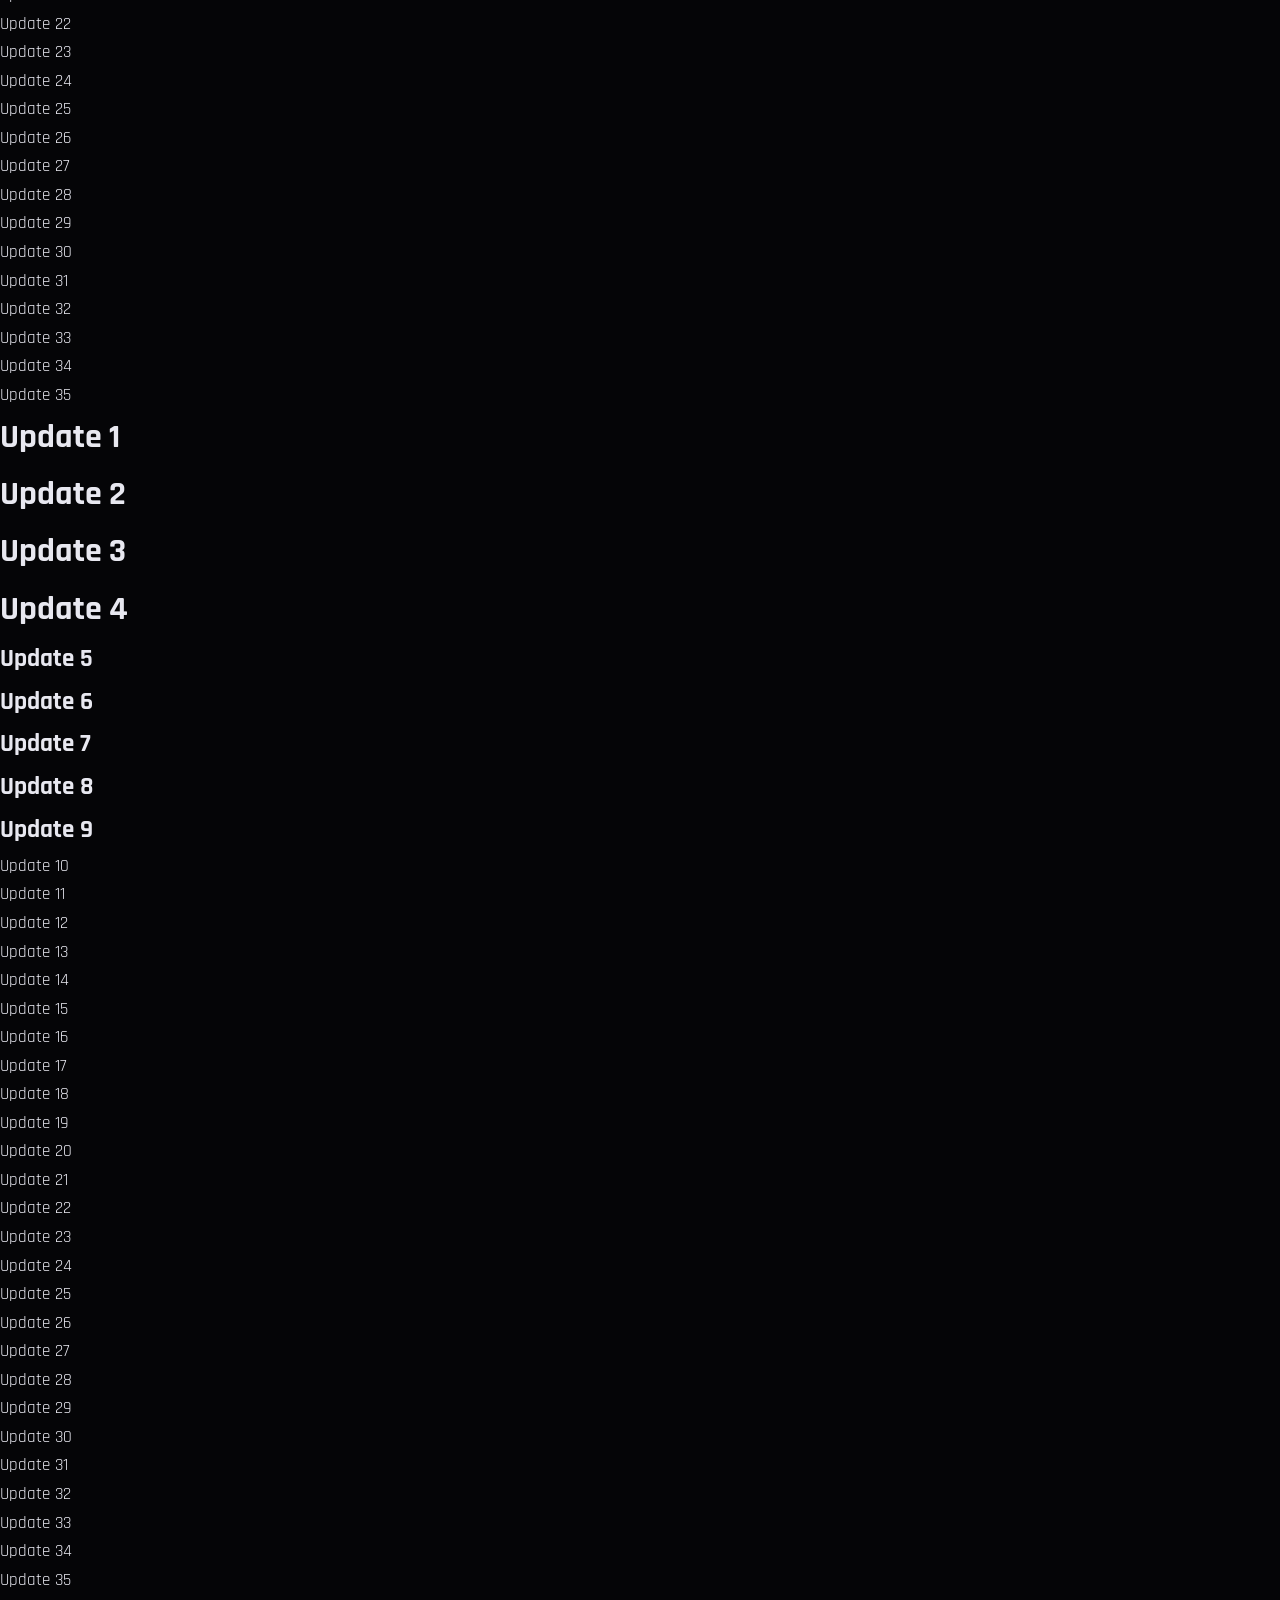
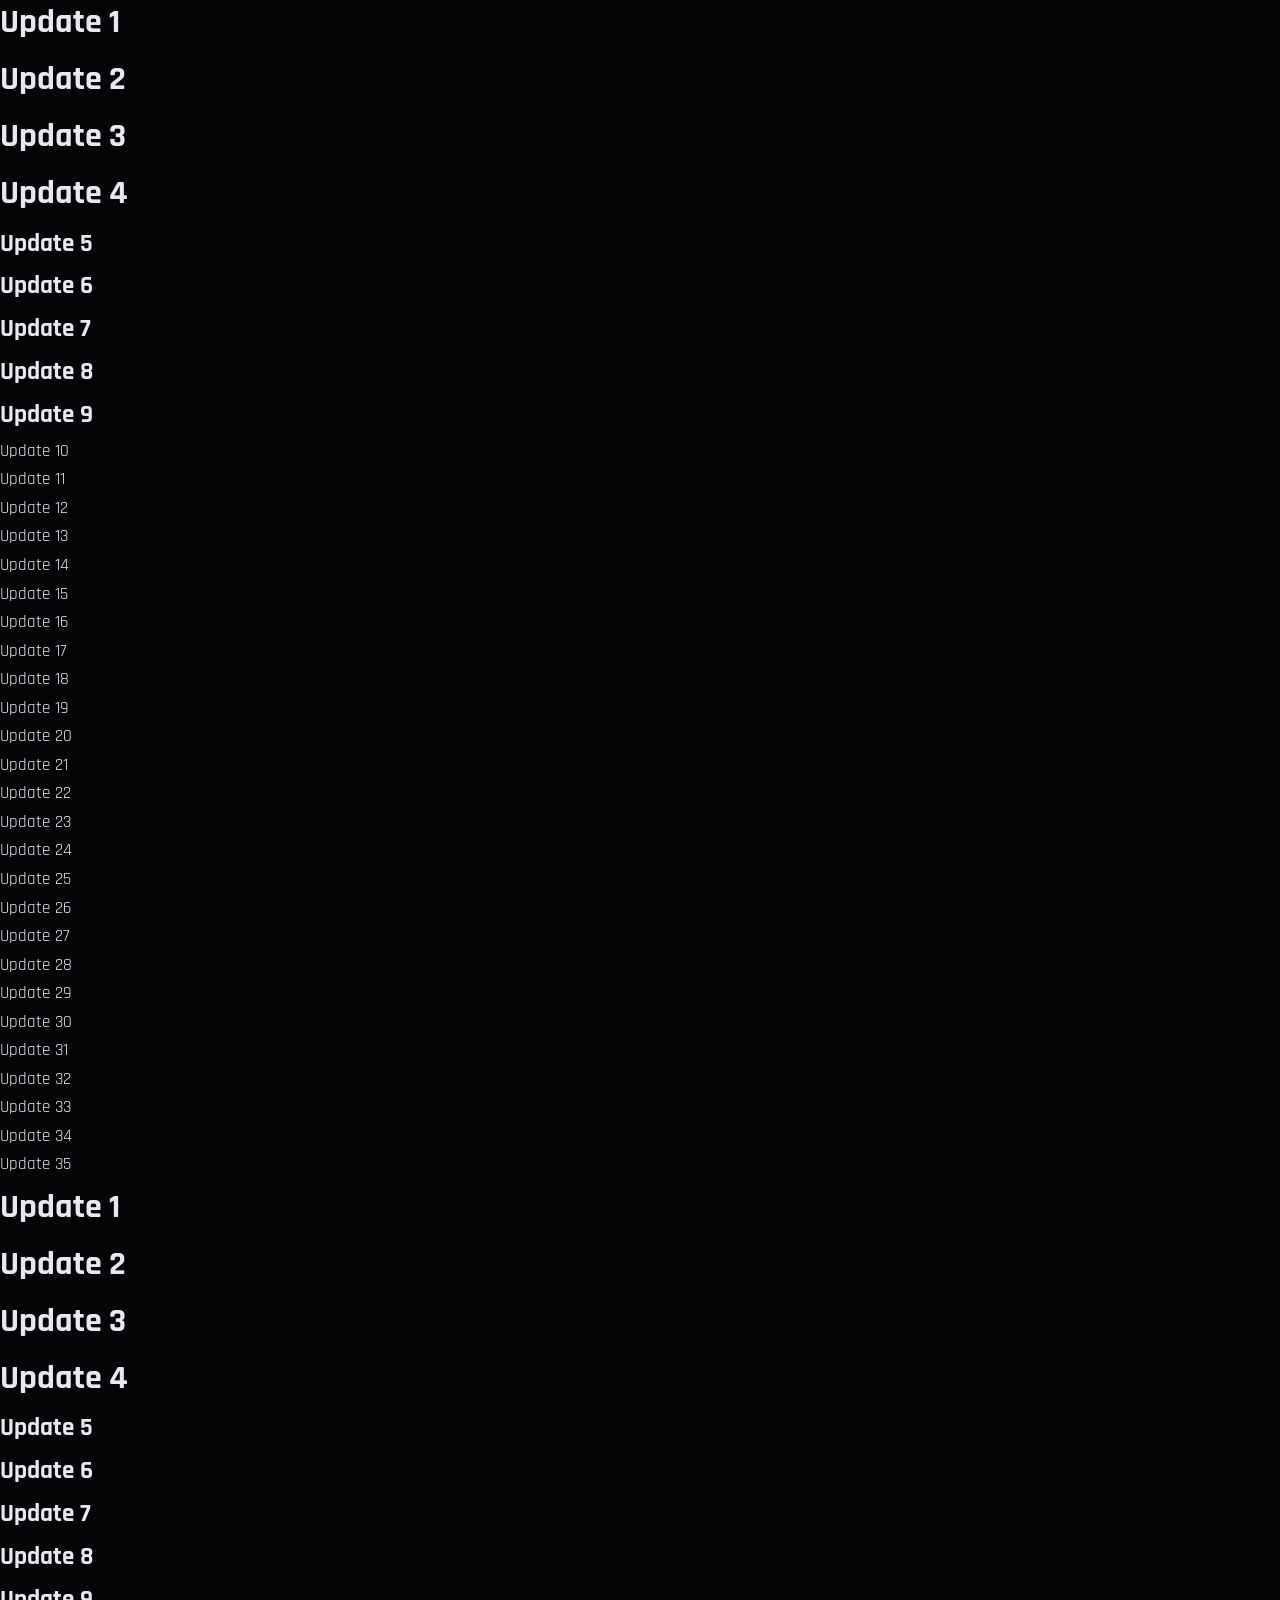
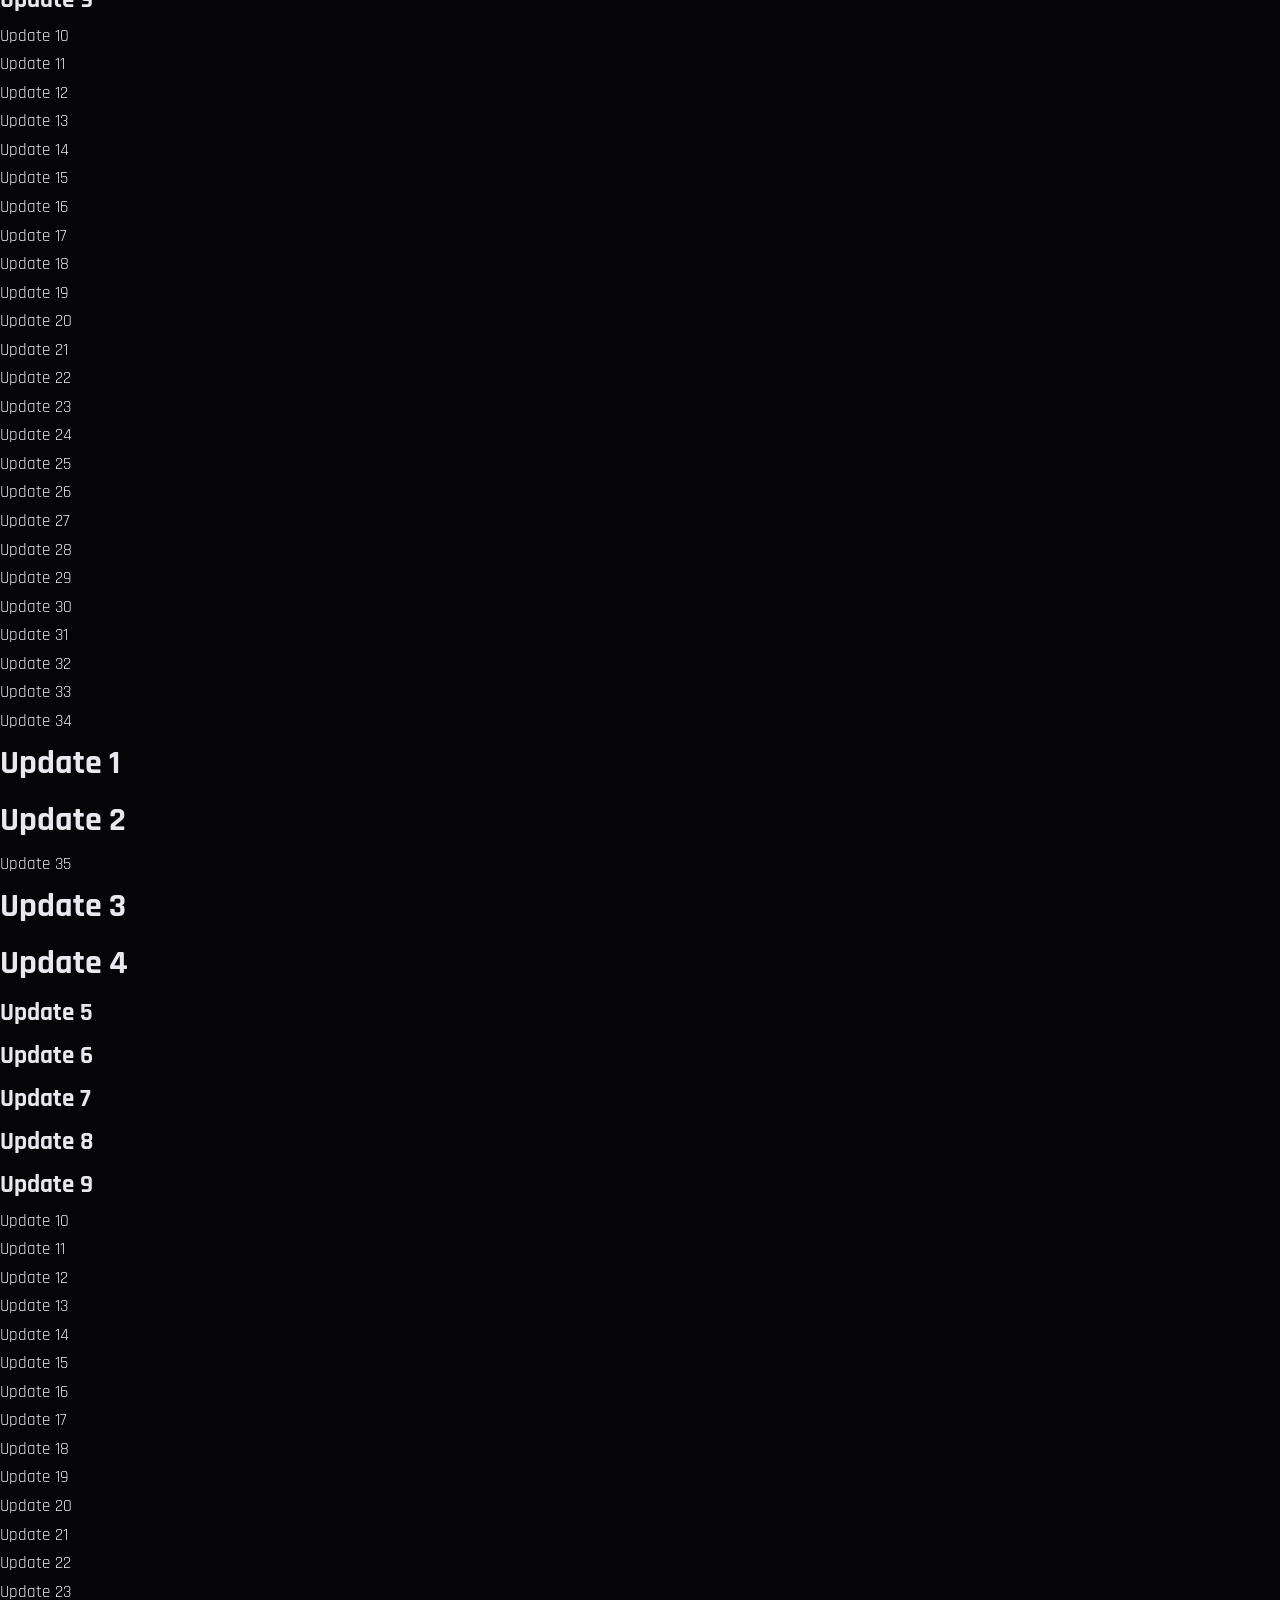
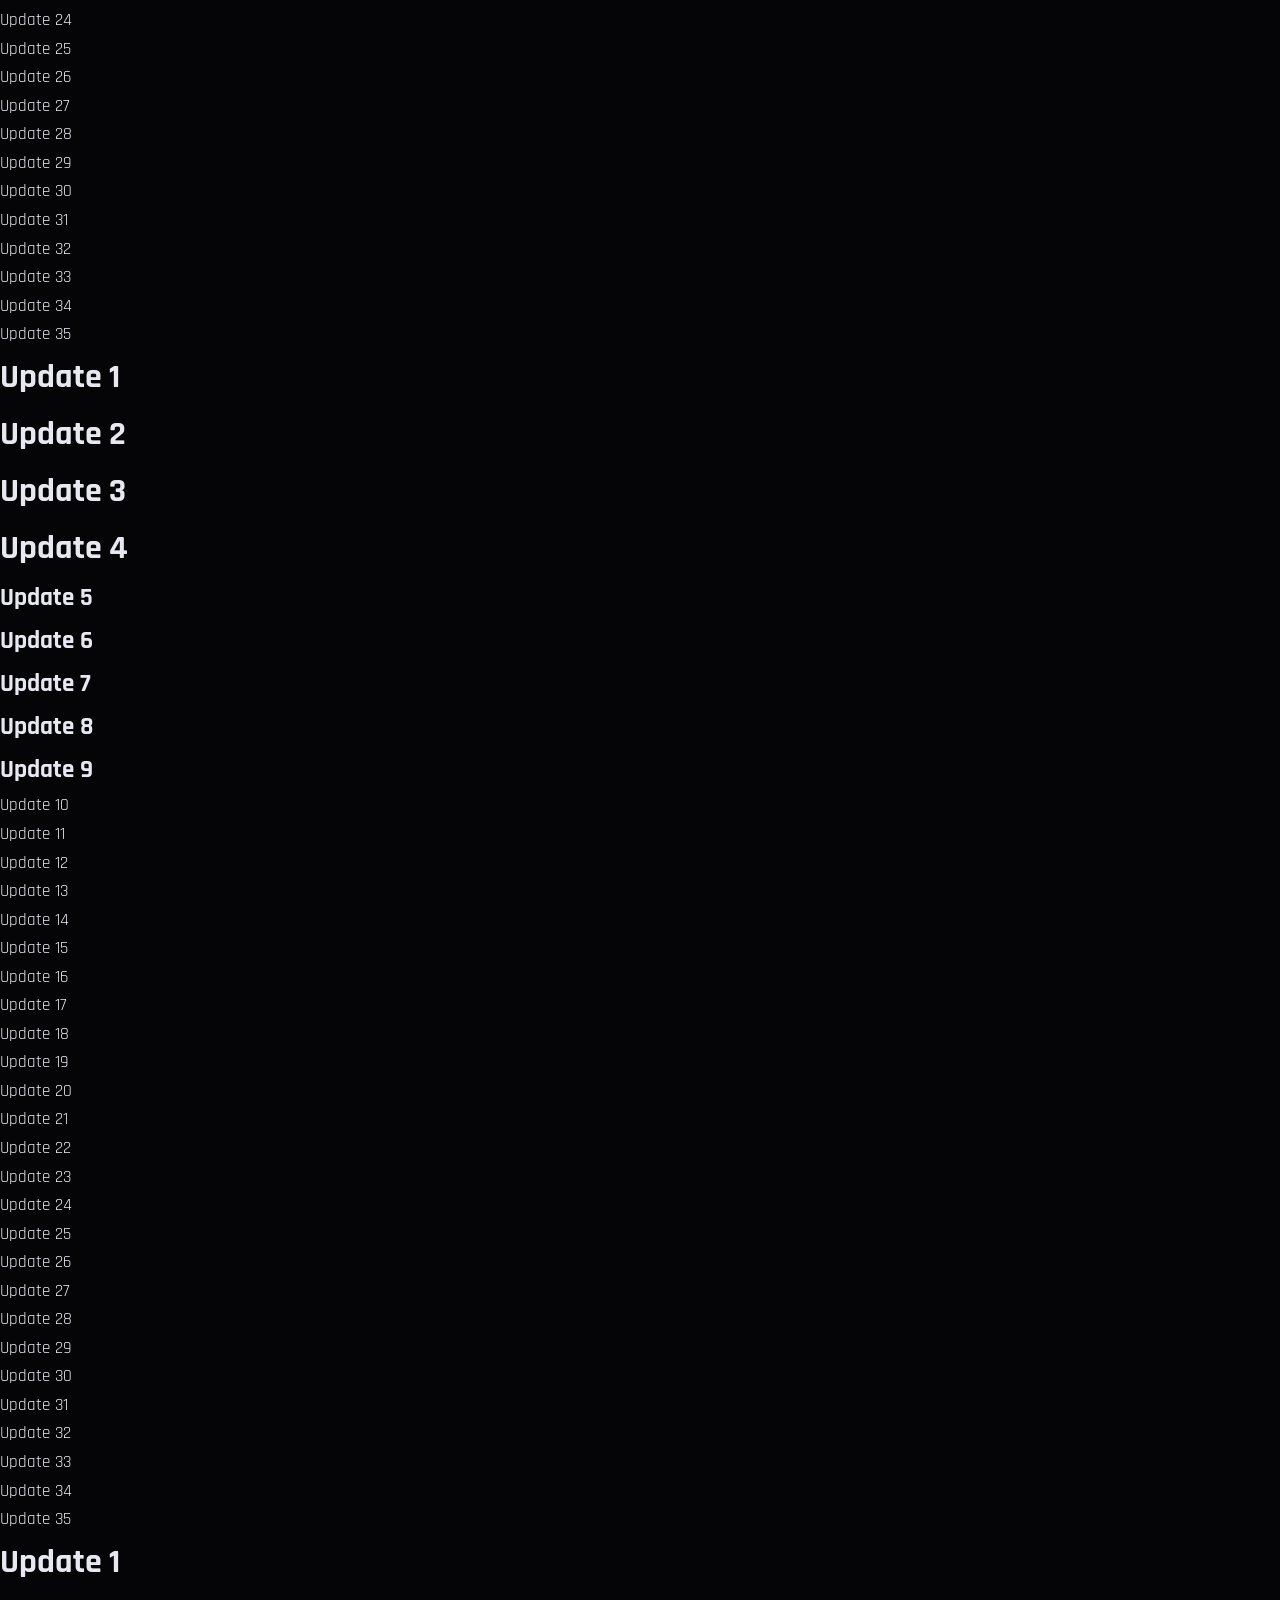
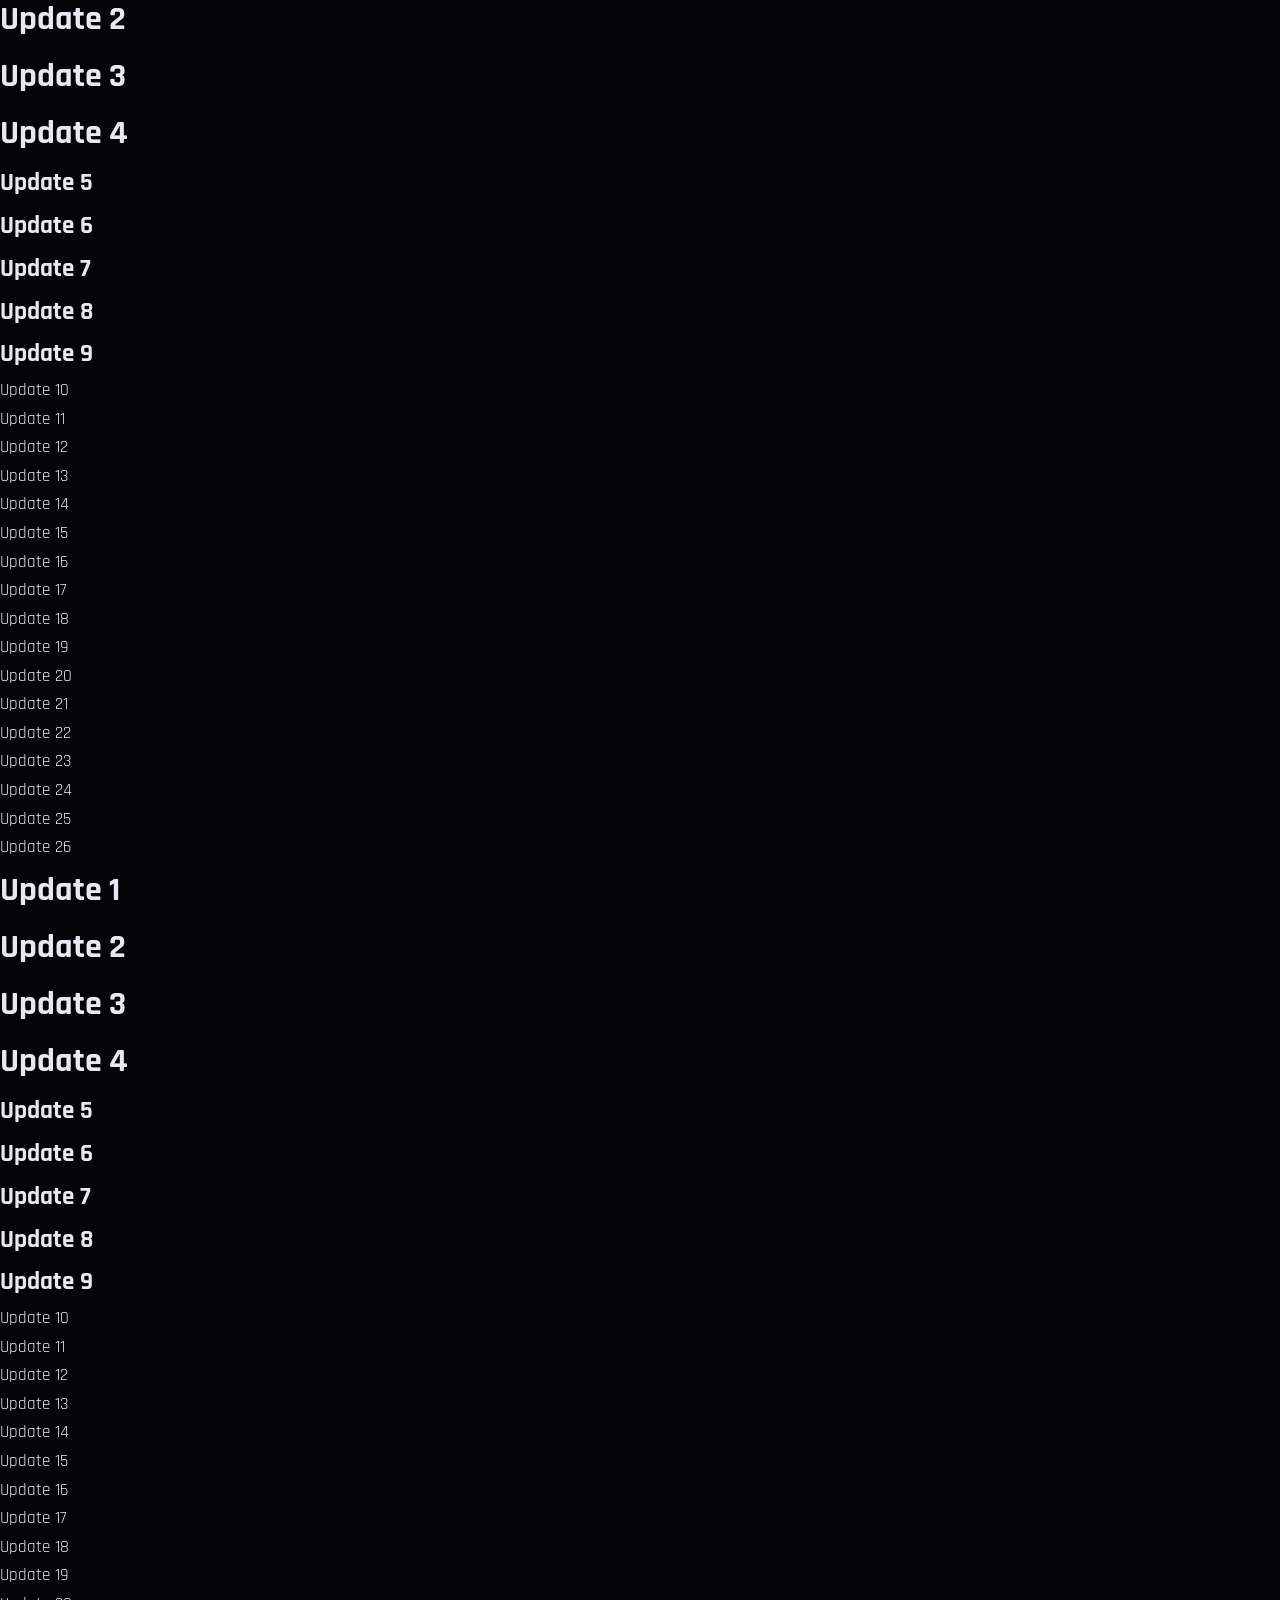
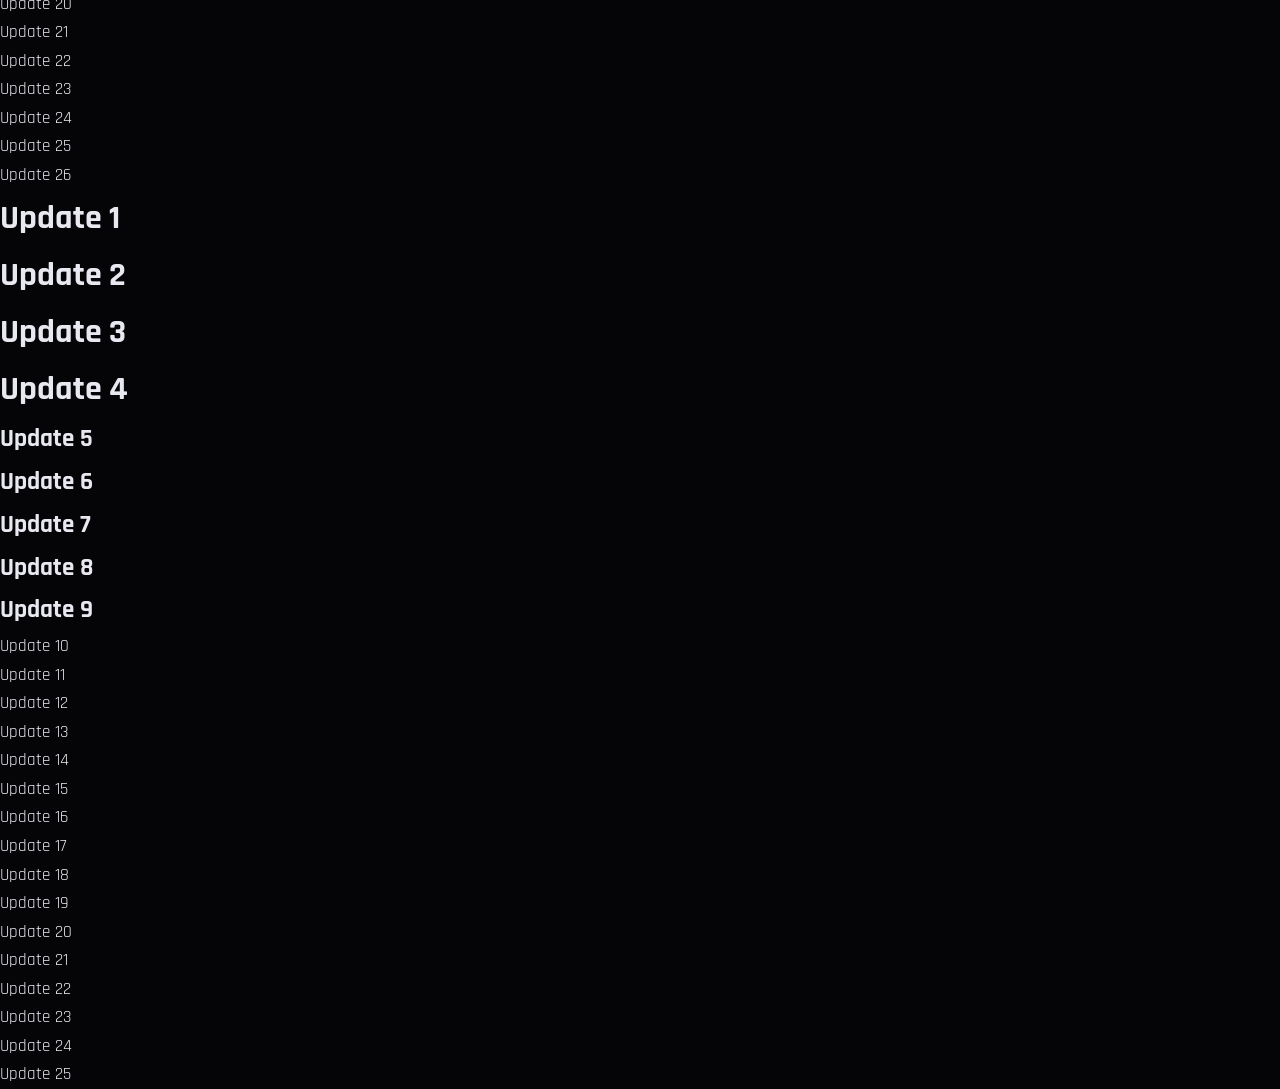
==== commit 9e1bf91a: "update 25" ====
--- a/index.html
+++ b/index.html
@@ -783,3 +783,4 @@
 <p>Update 22</p> 
 <p>Update 23</p> 
 <p>Update 24</p> 
+<p>Update 25</p> 
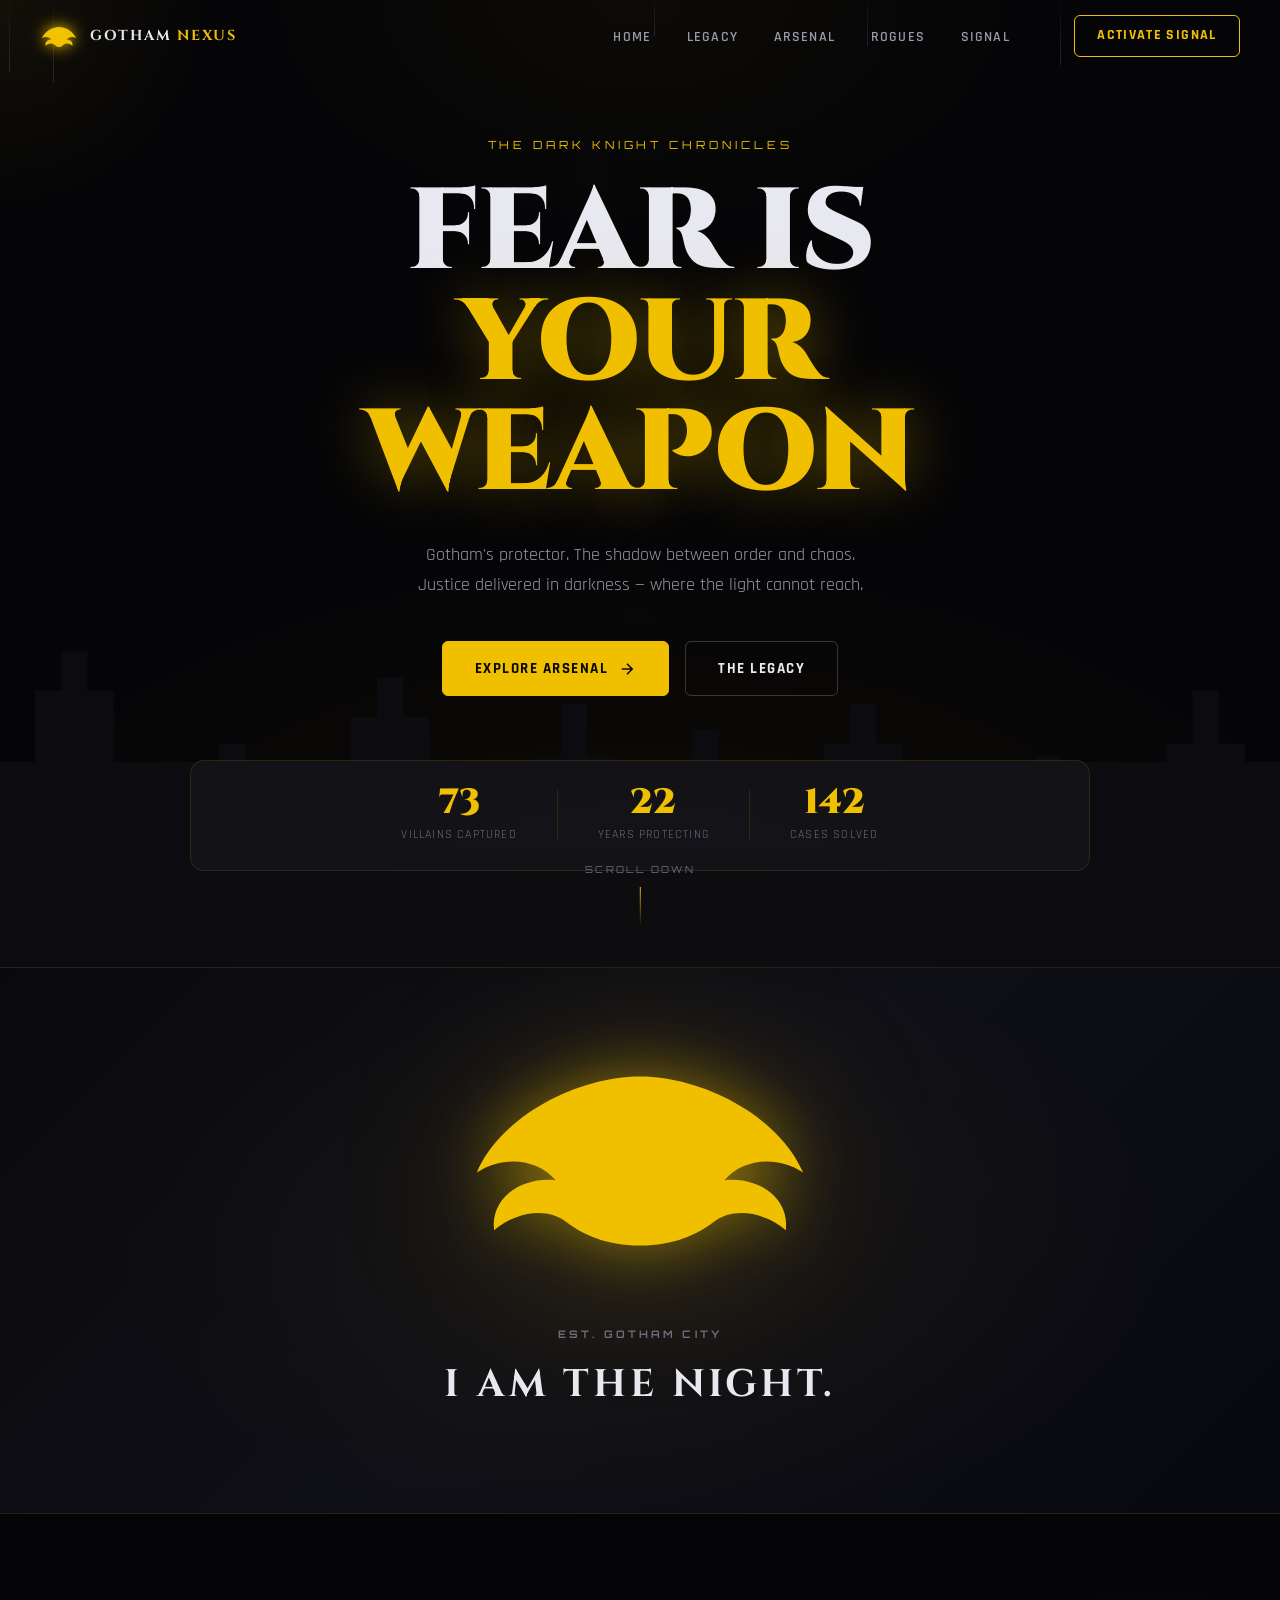
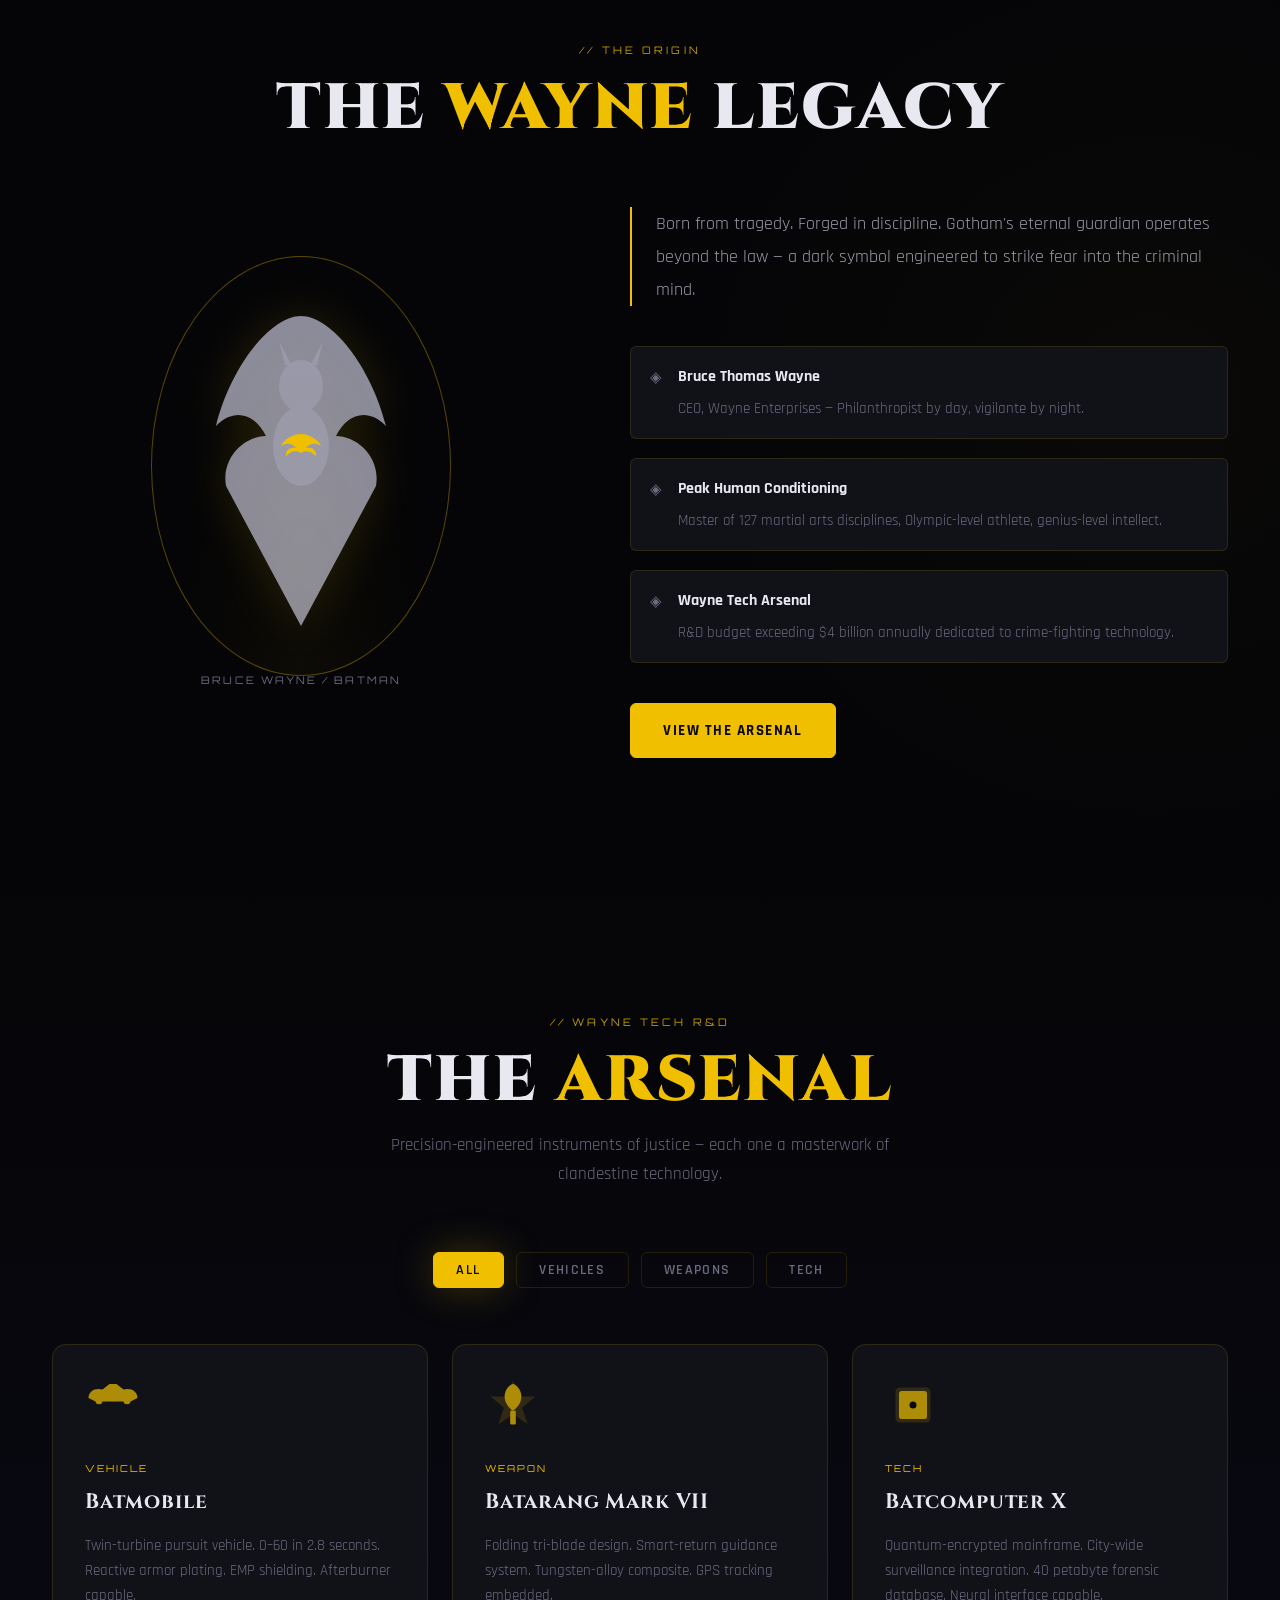
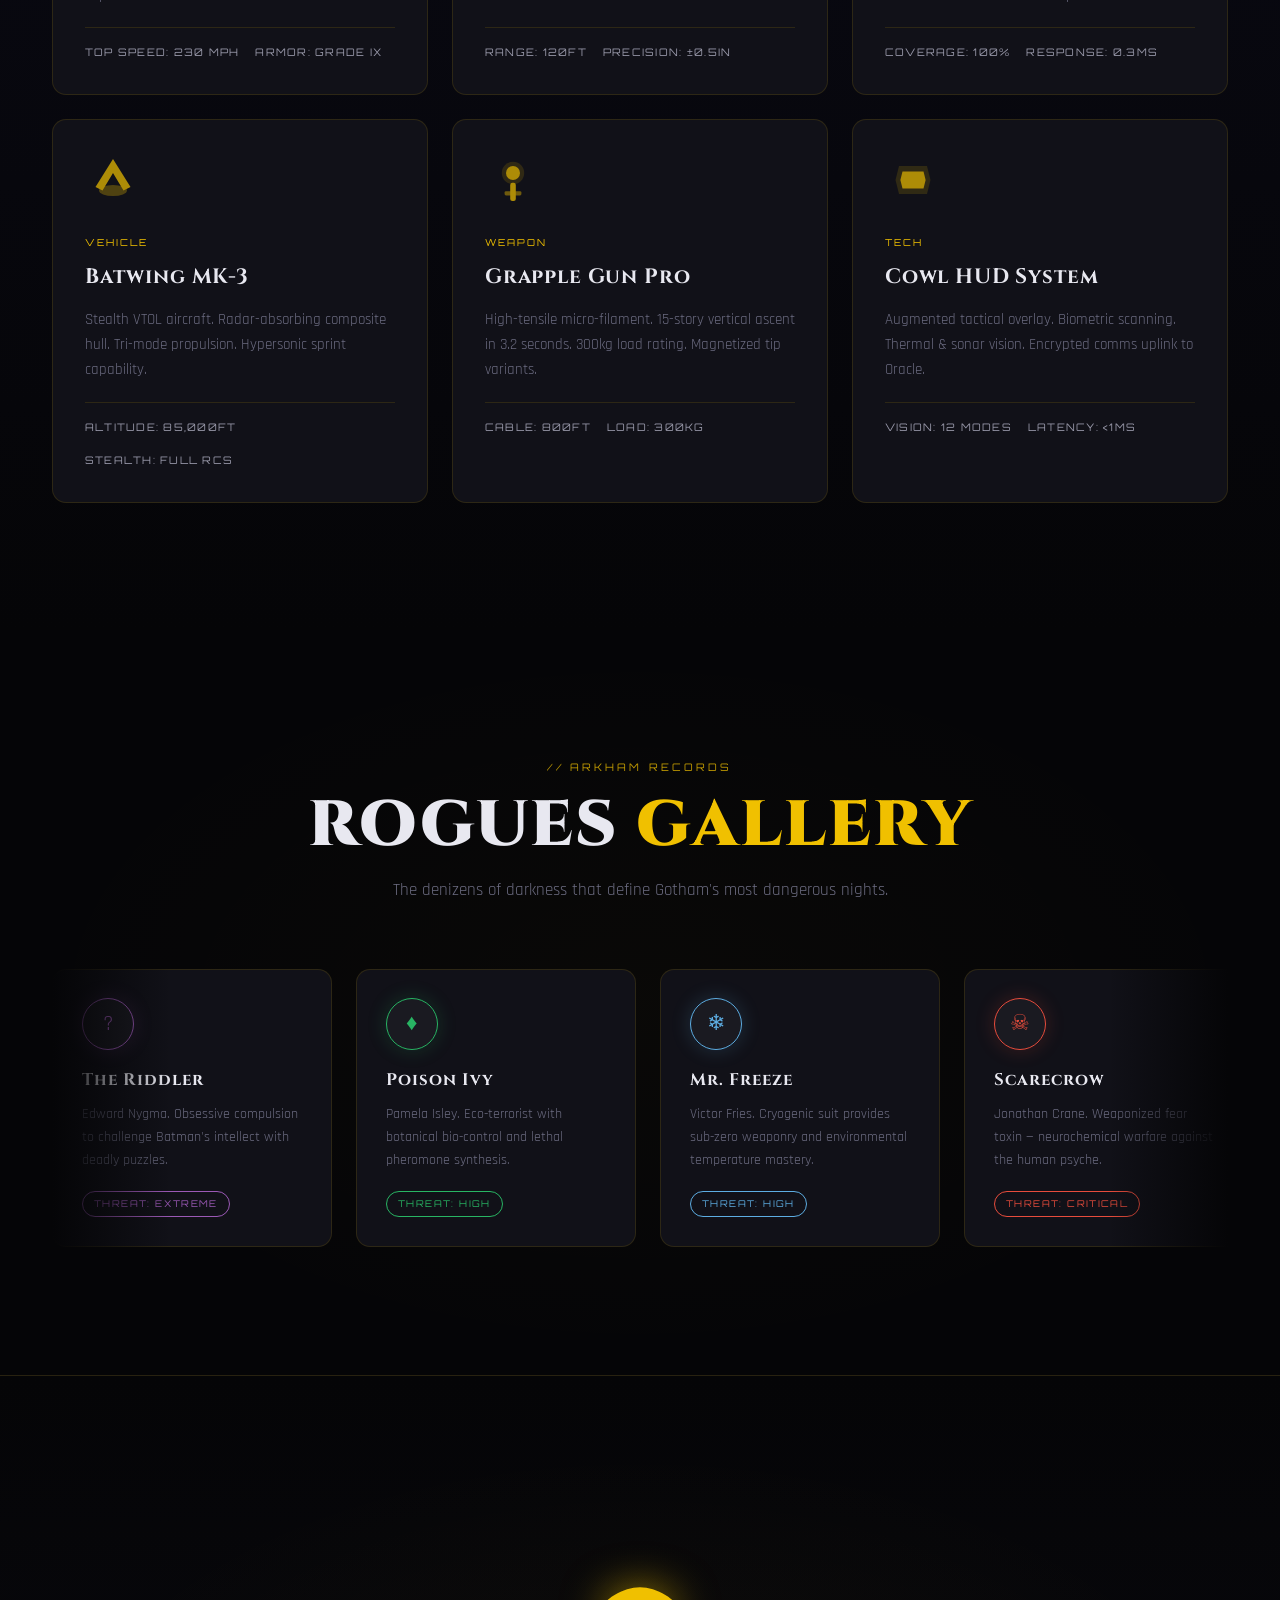
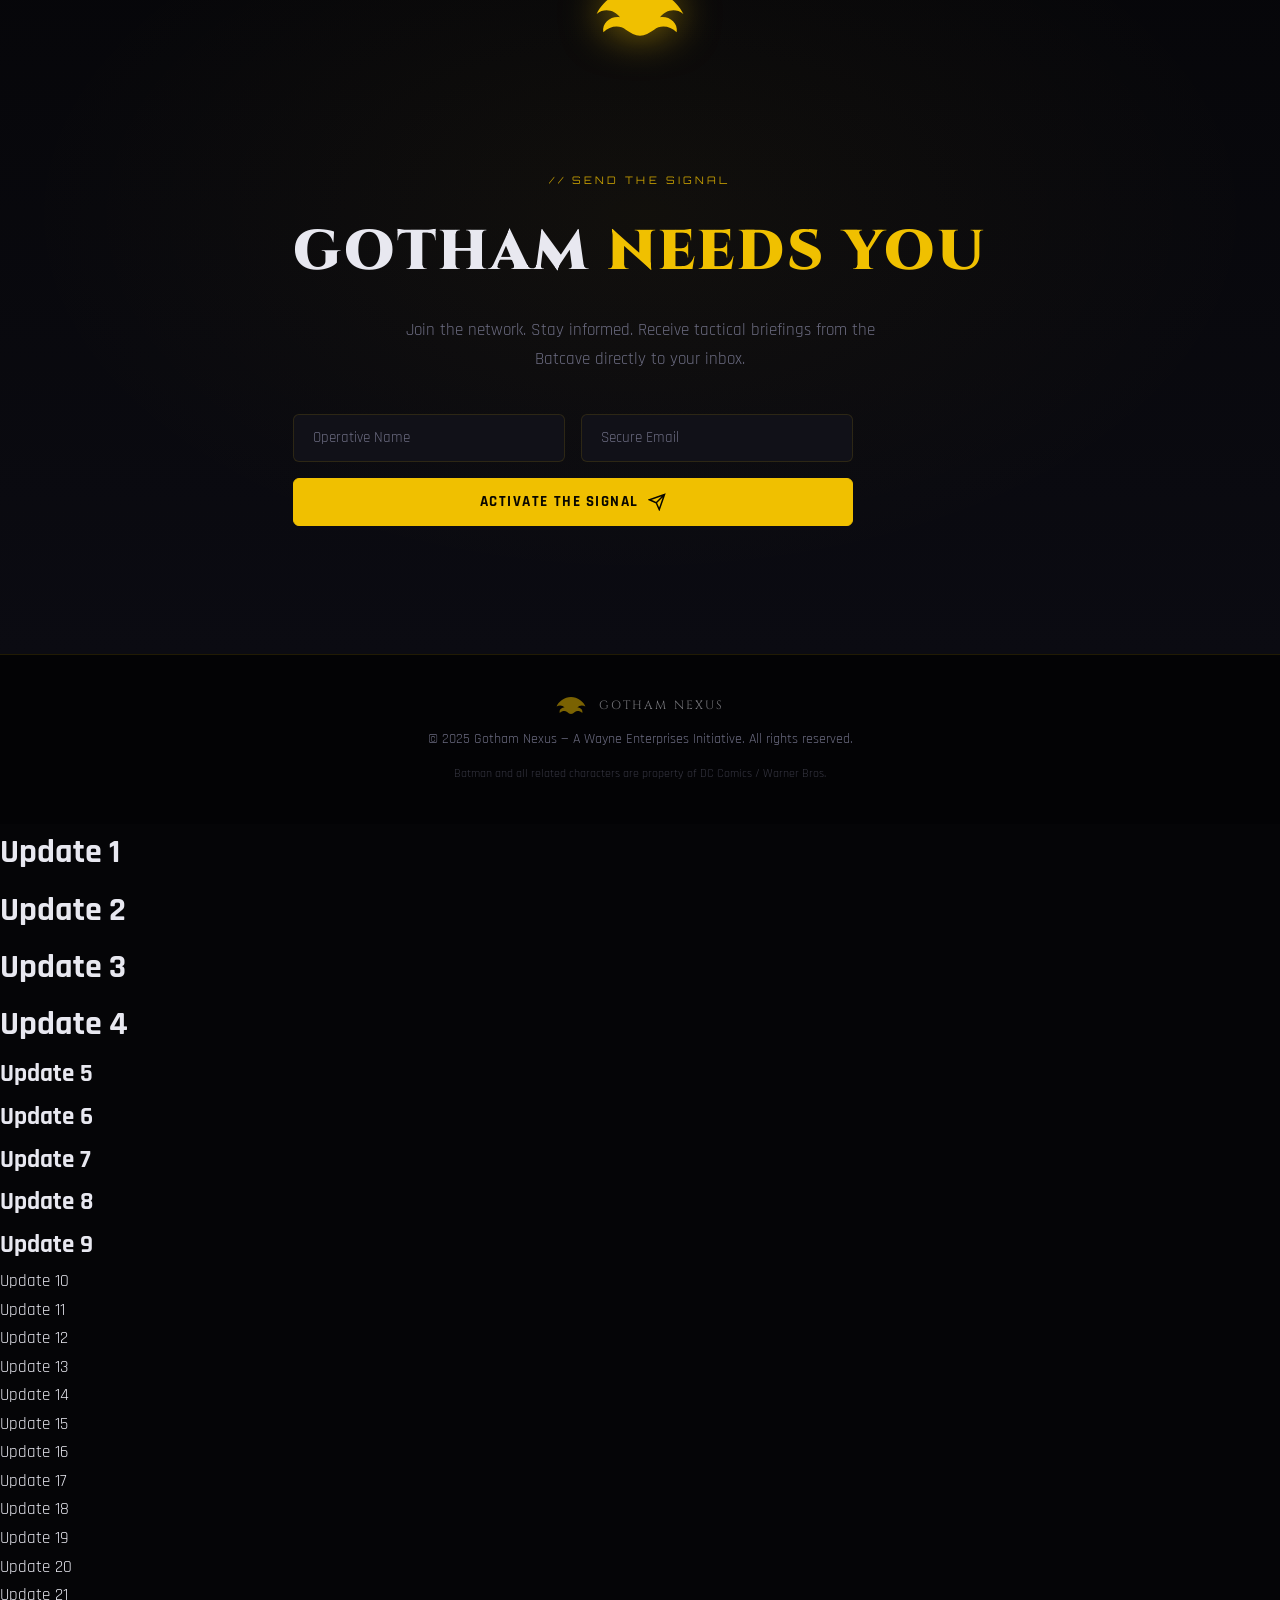
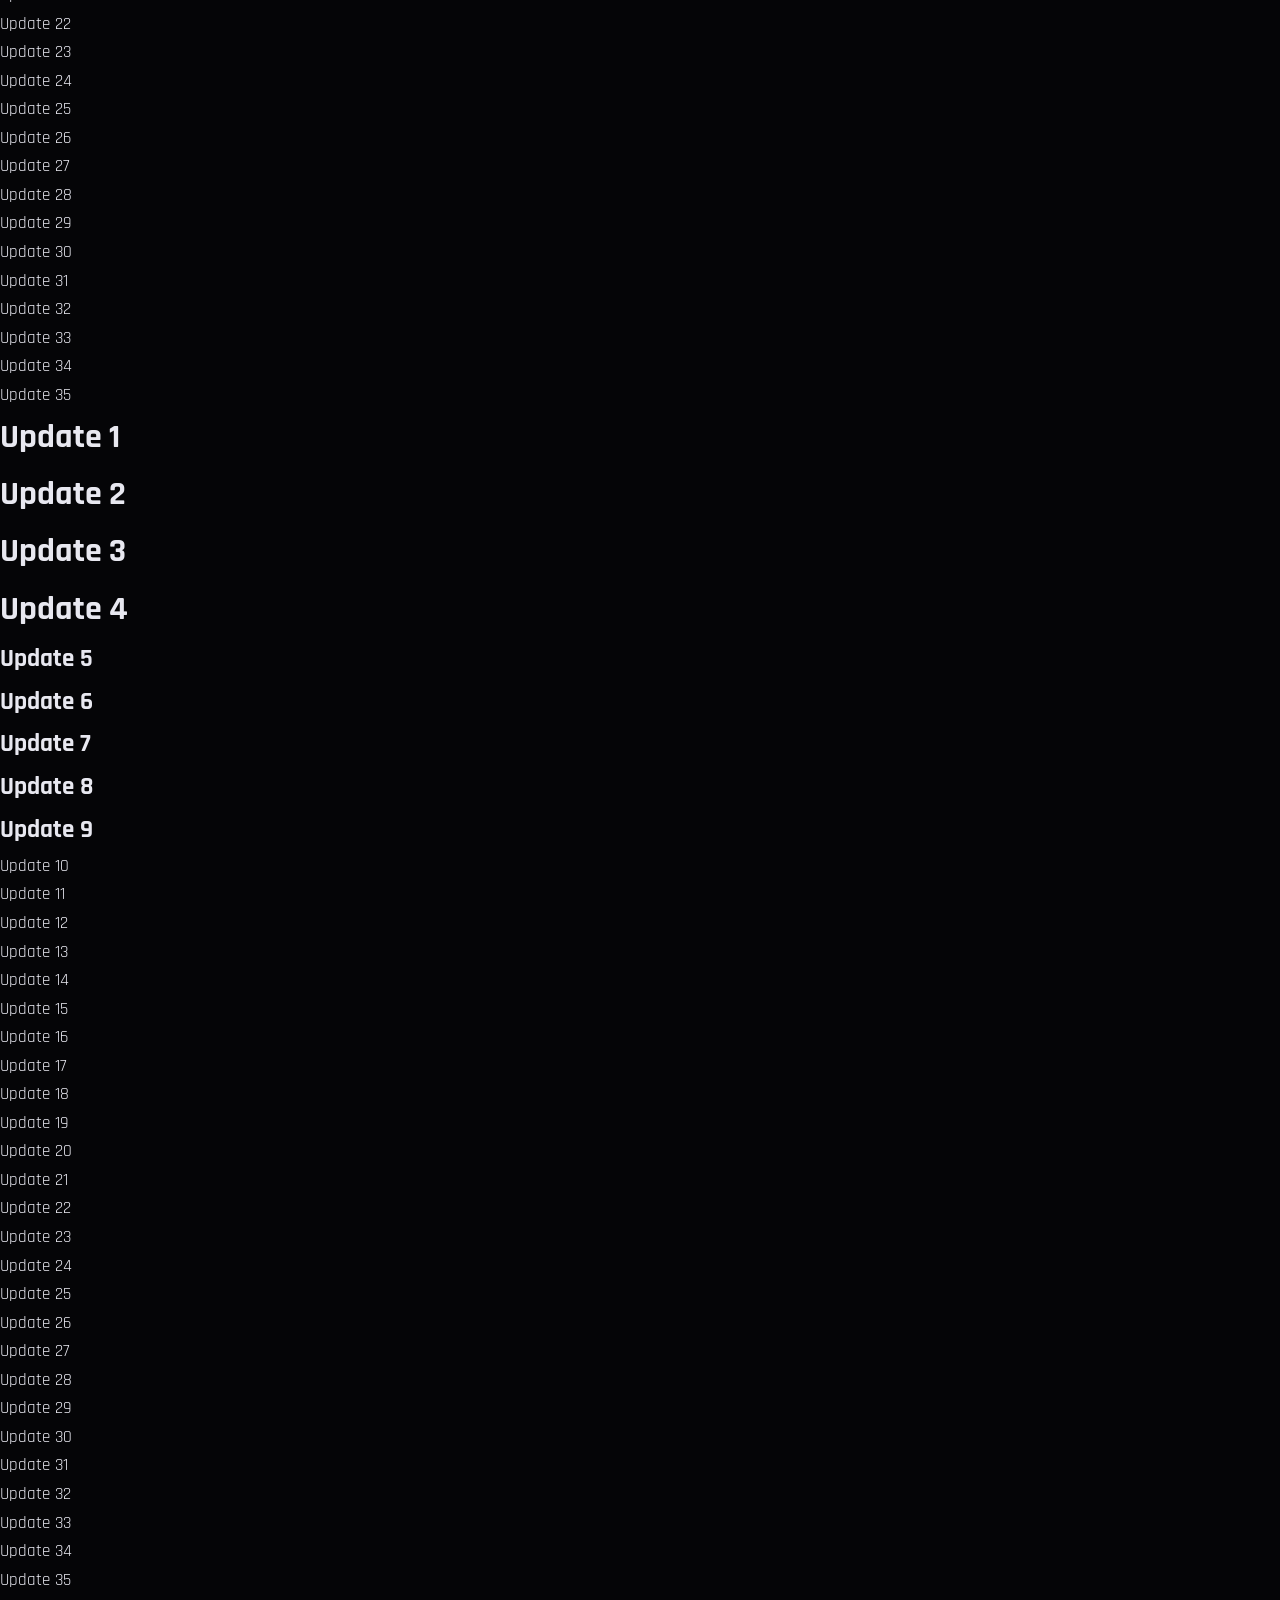
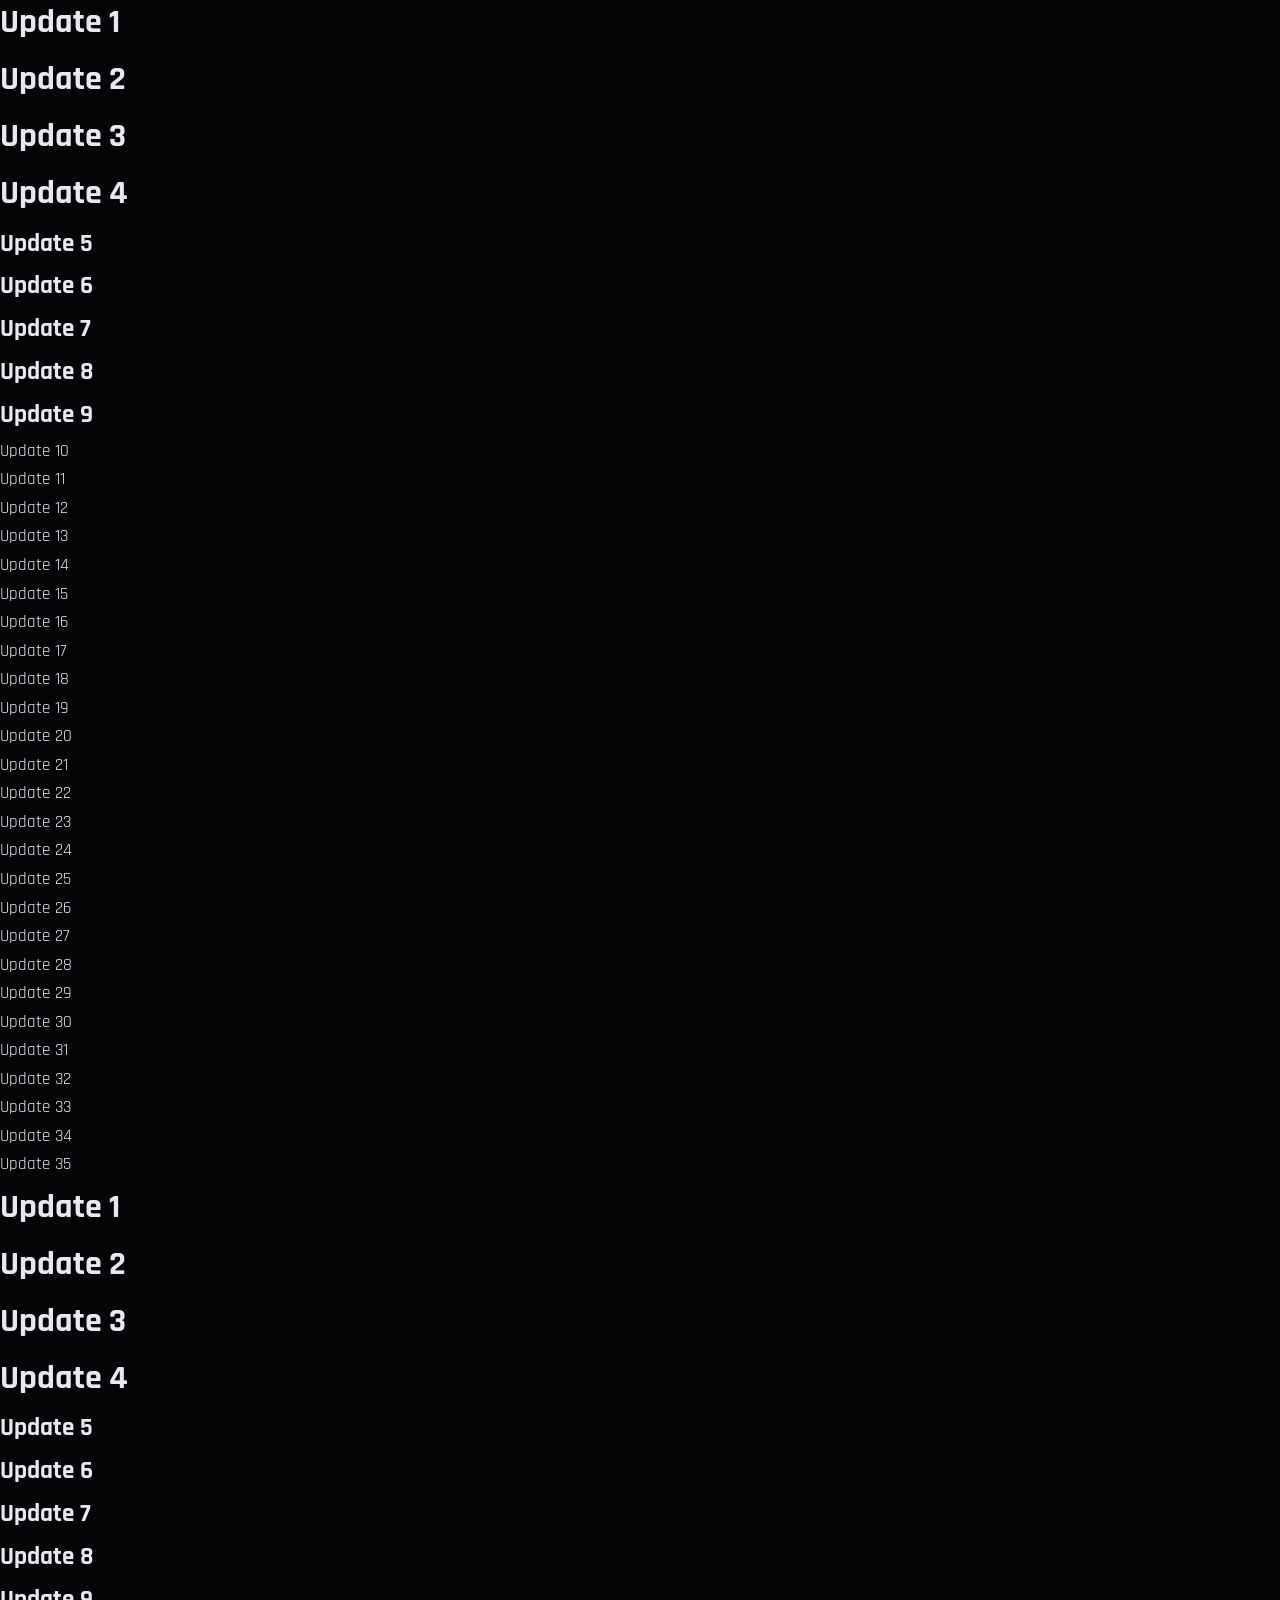
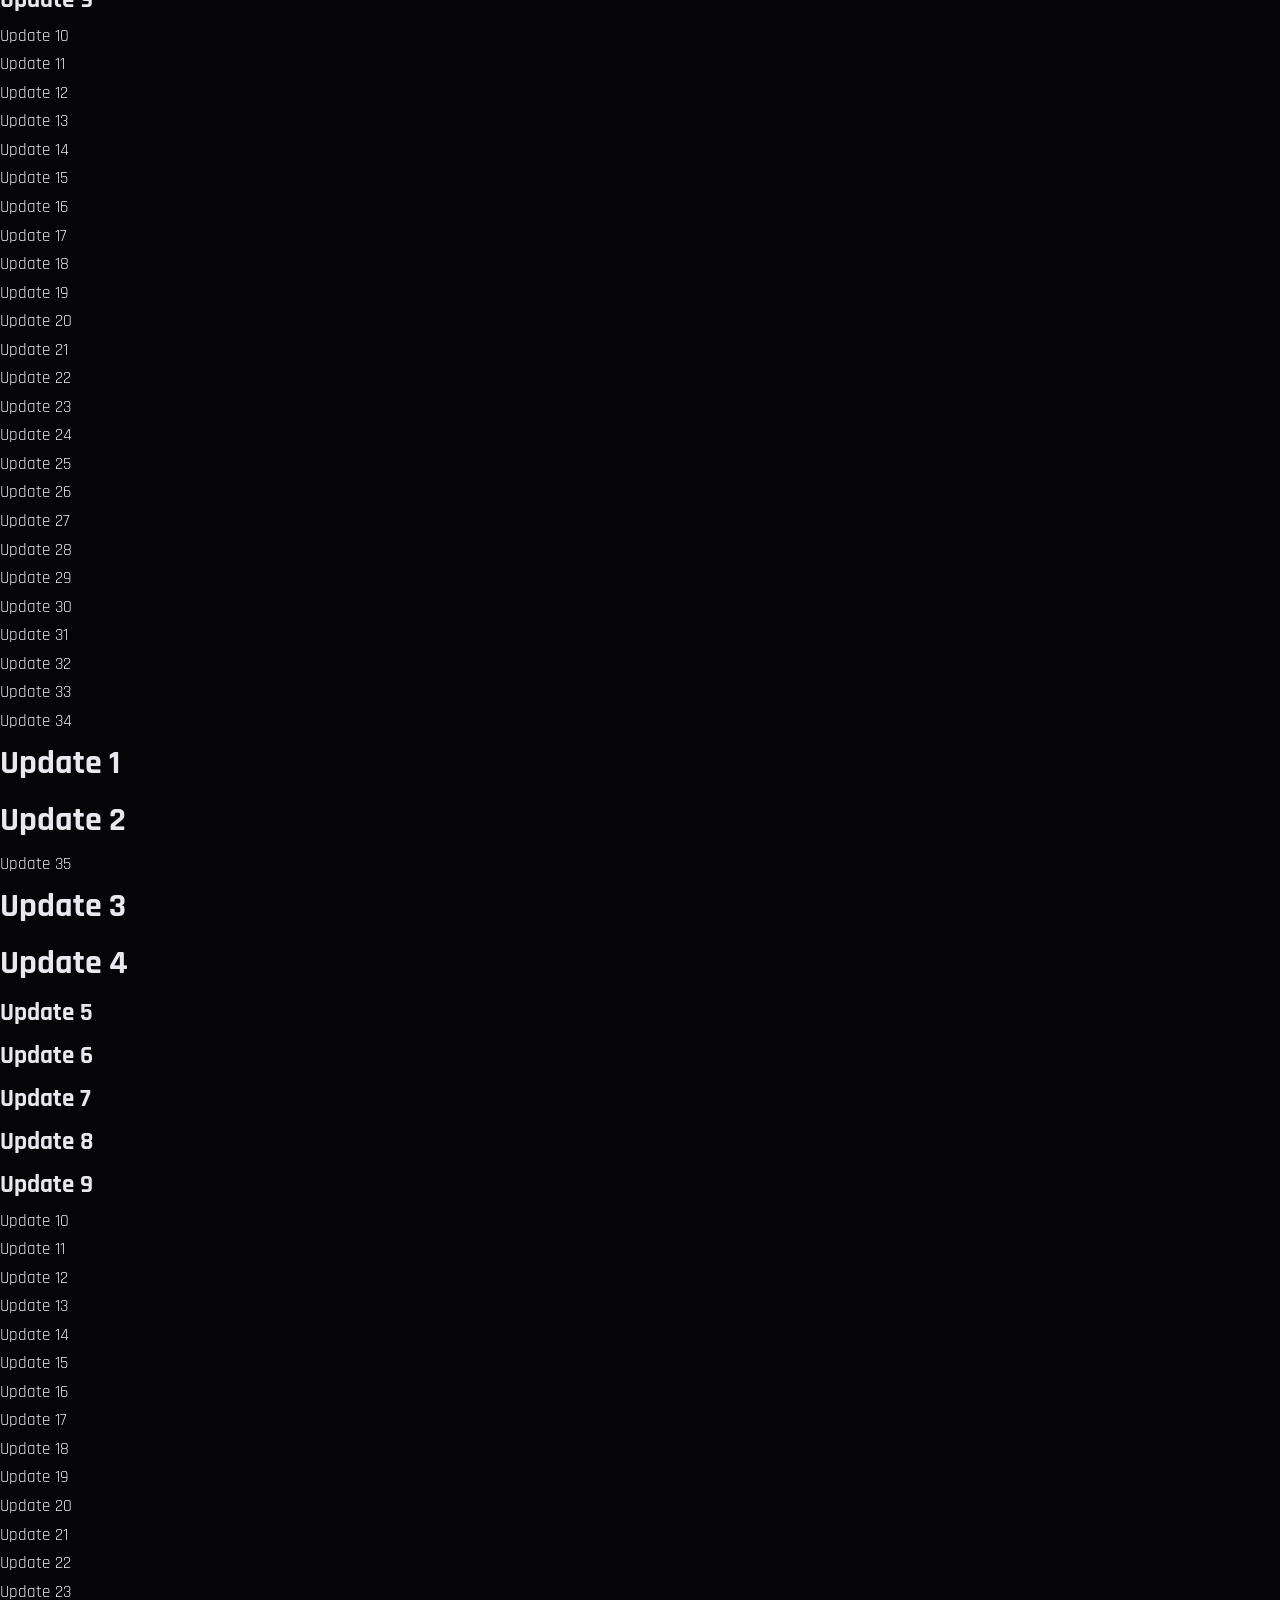
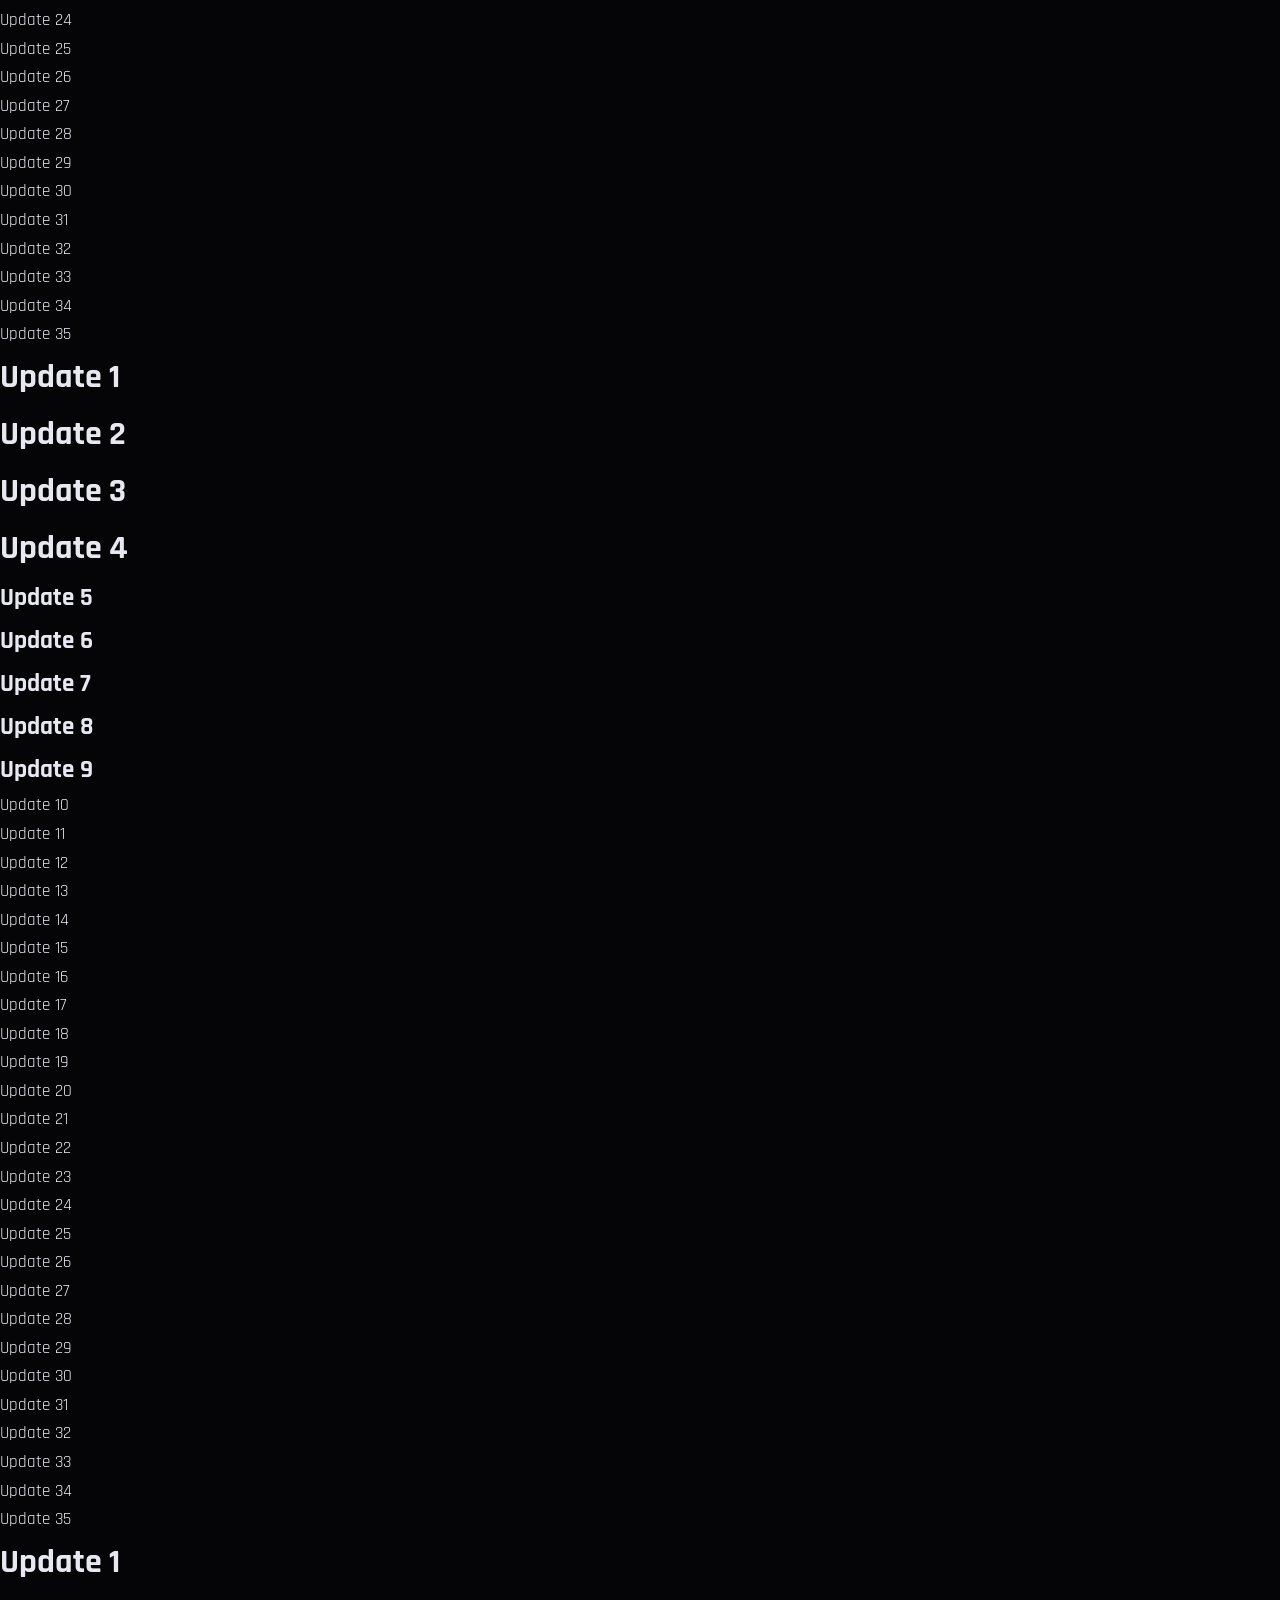
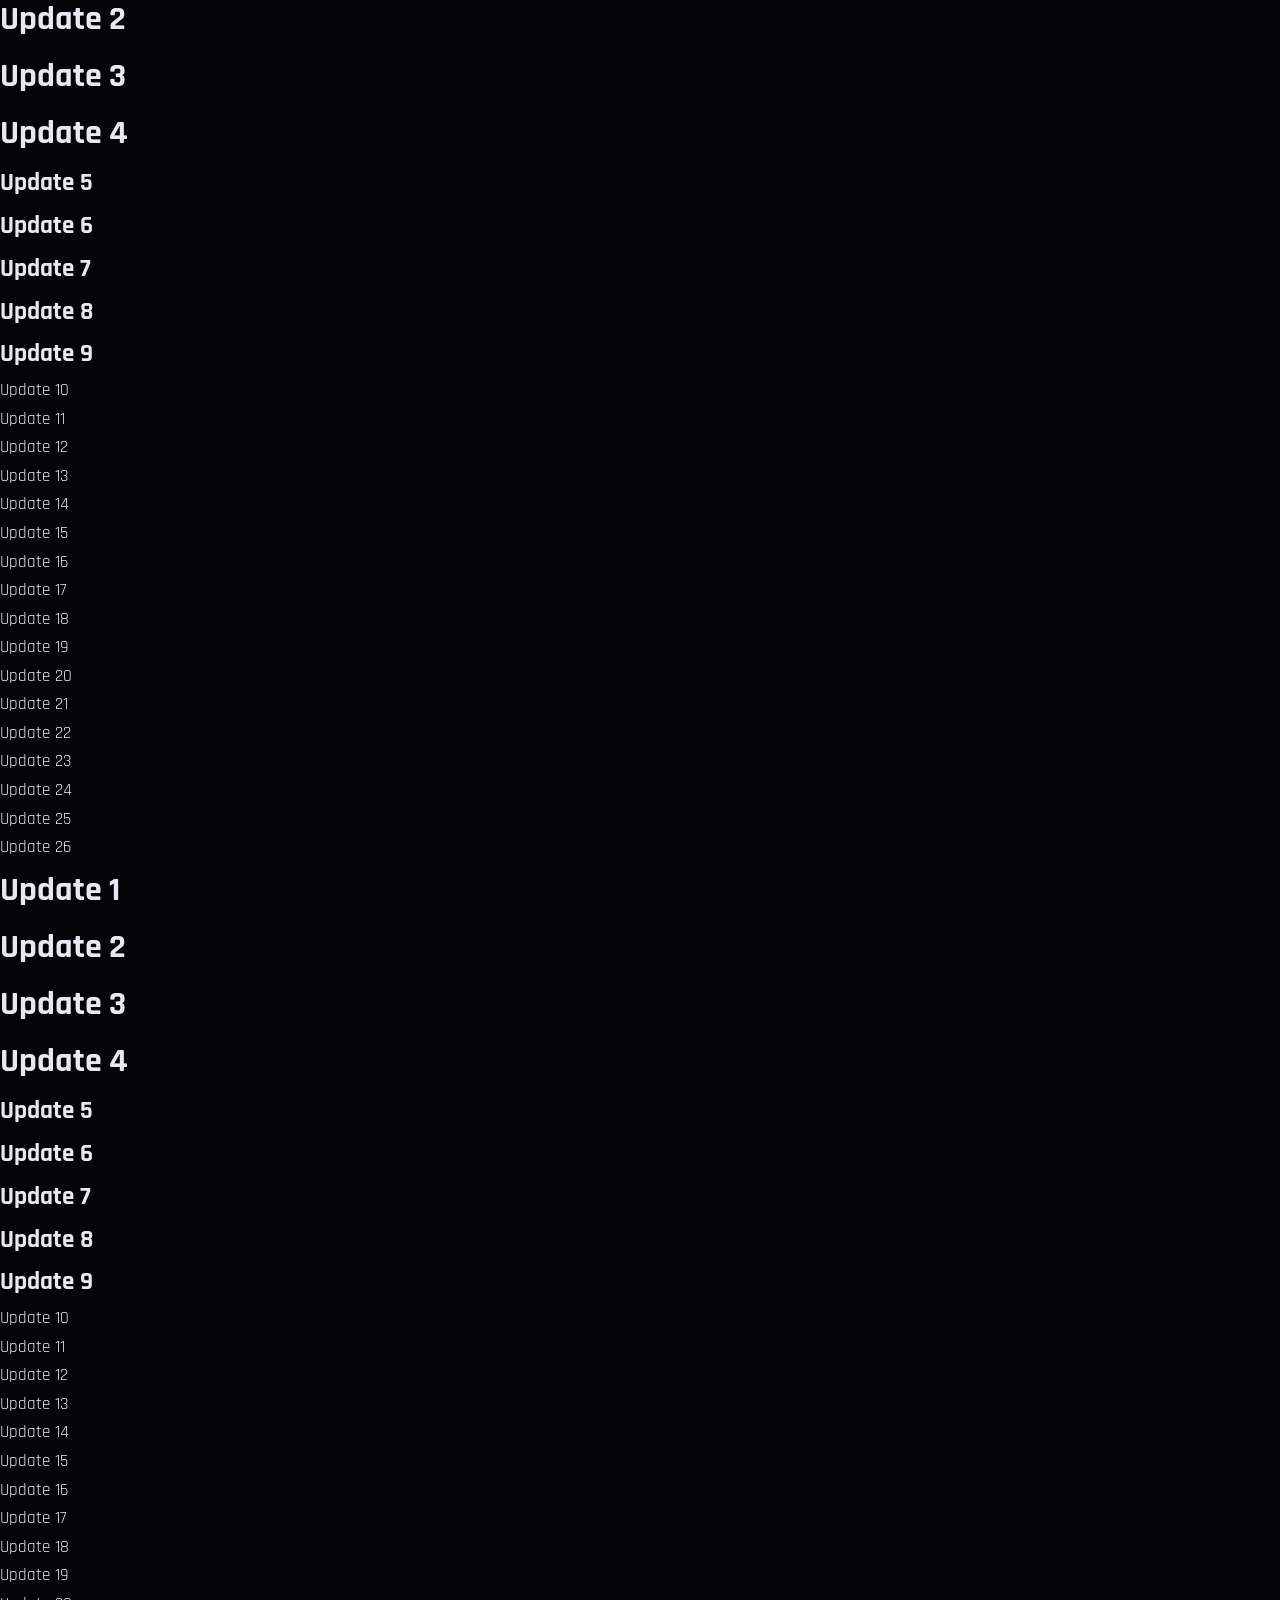
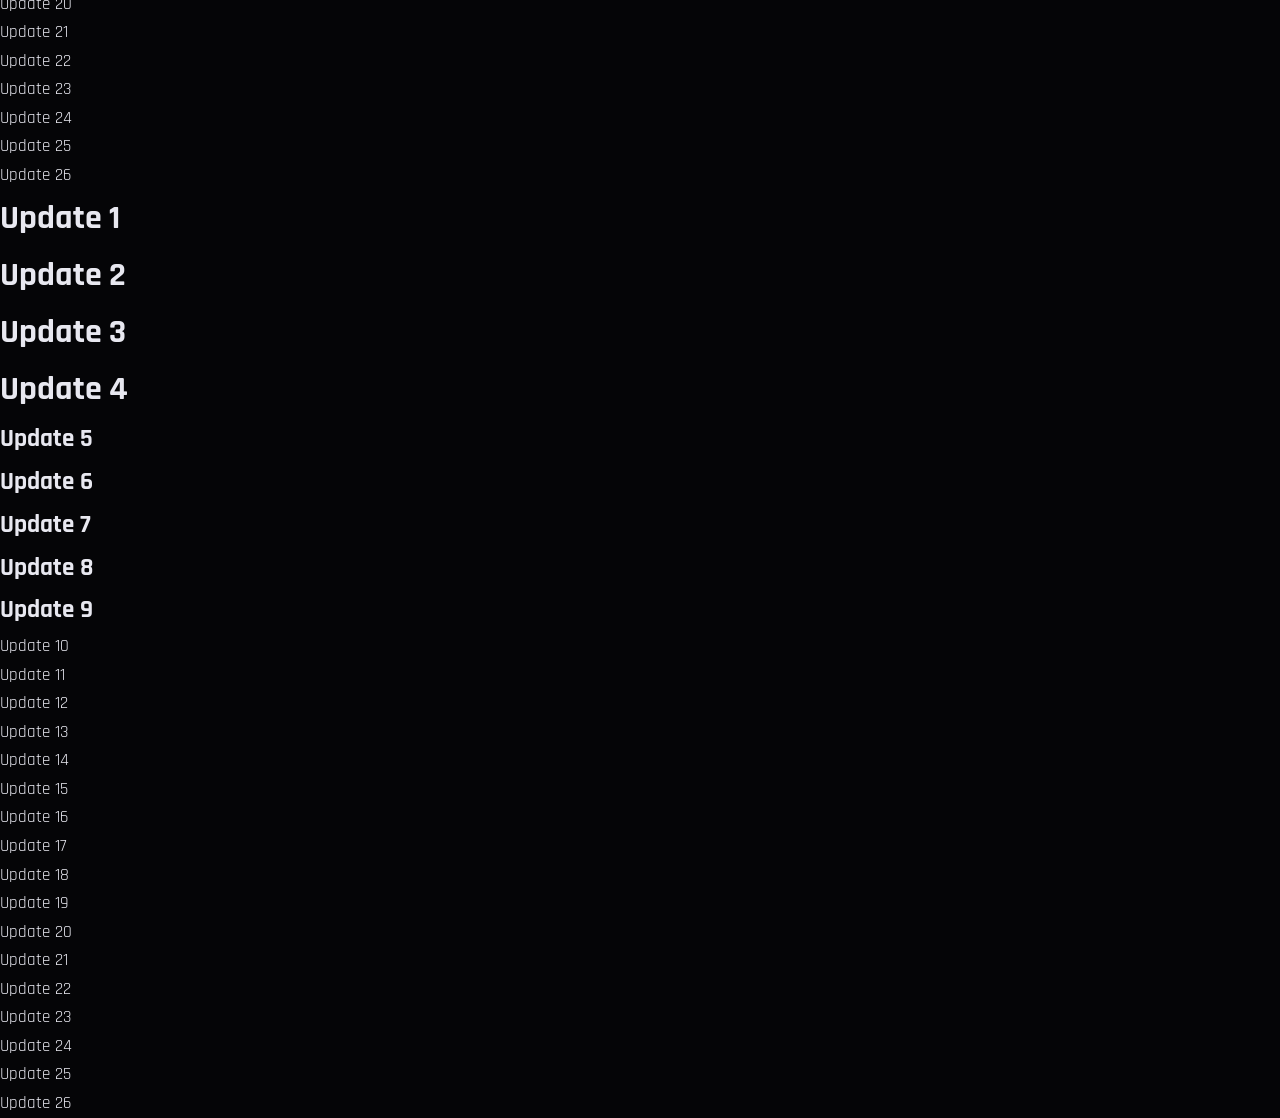
==== commit dbe4163f: "update 26" ====
--- a/index.html
+++ b/index.html
@@ -784,3 +784,4 @@
 <p>Update 23</p> 
 <p>Update 24</p> 
 <p>Update 25</p> 
+<p>Update 26</p> 
